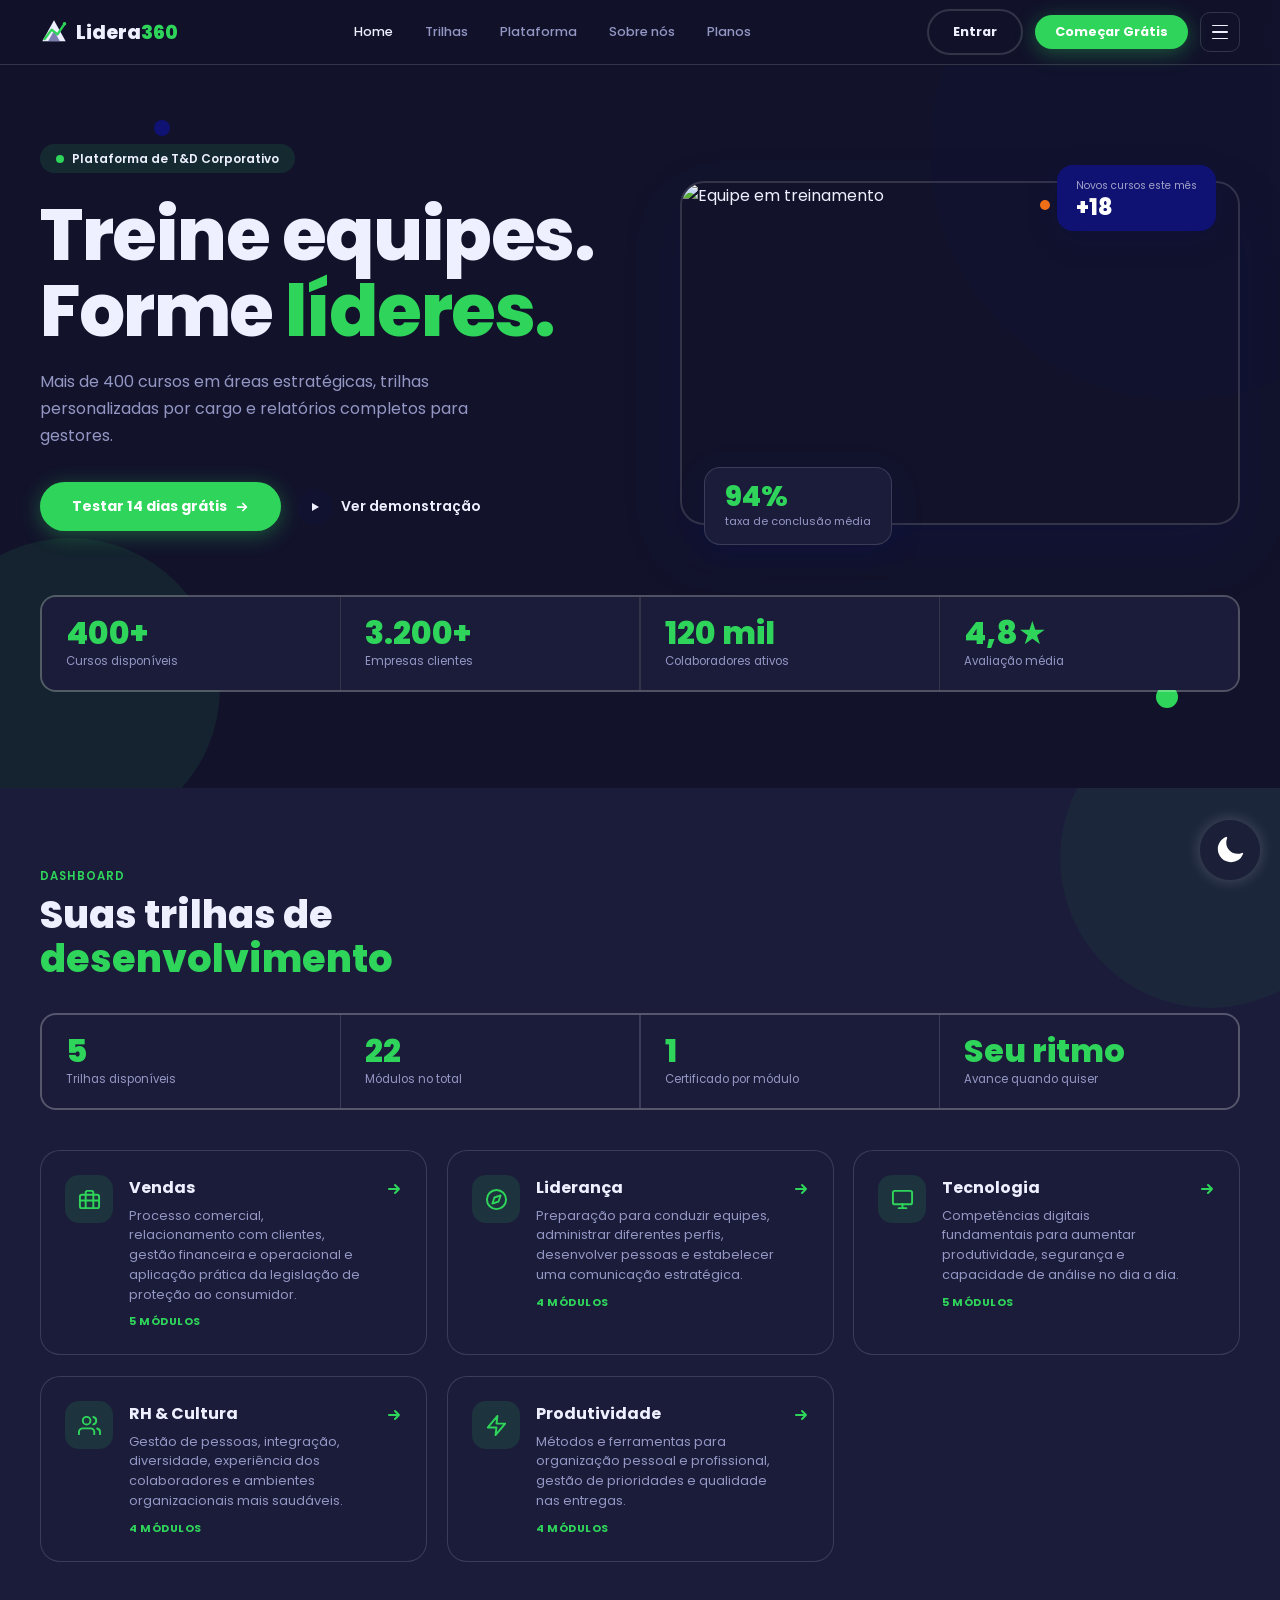
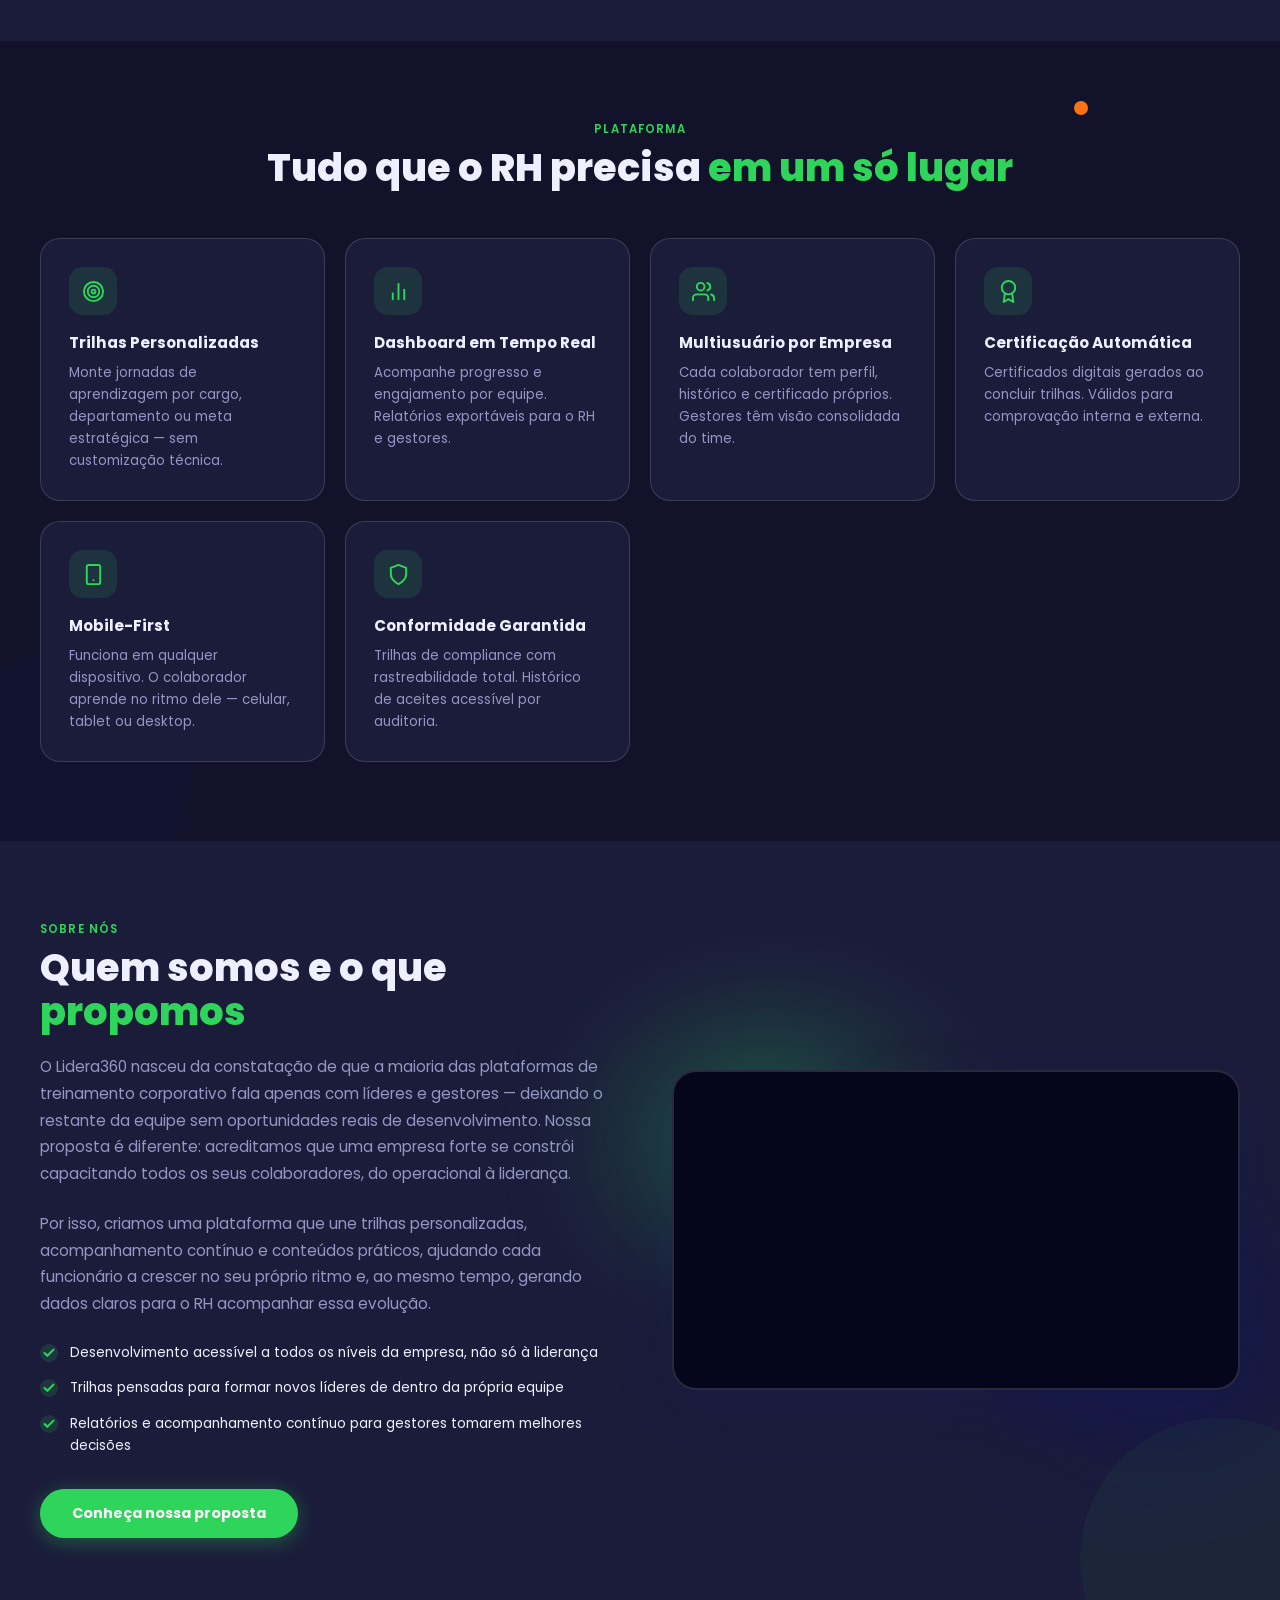
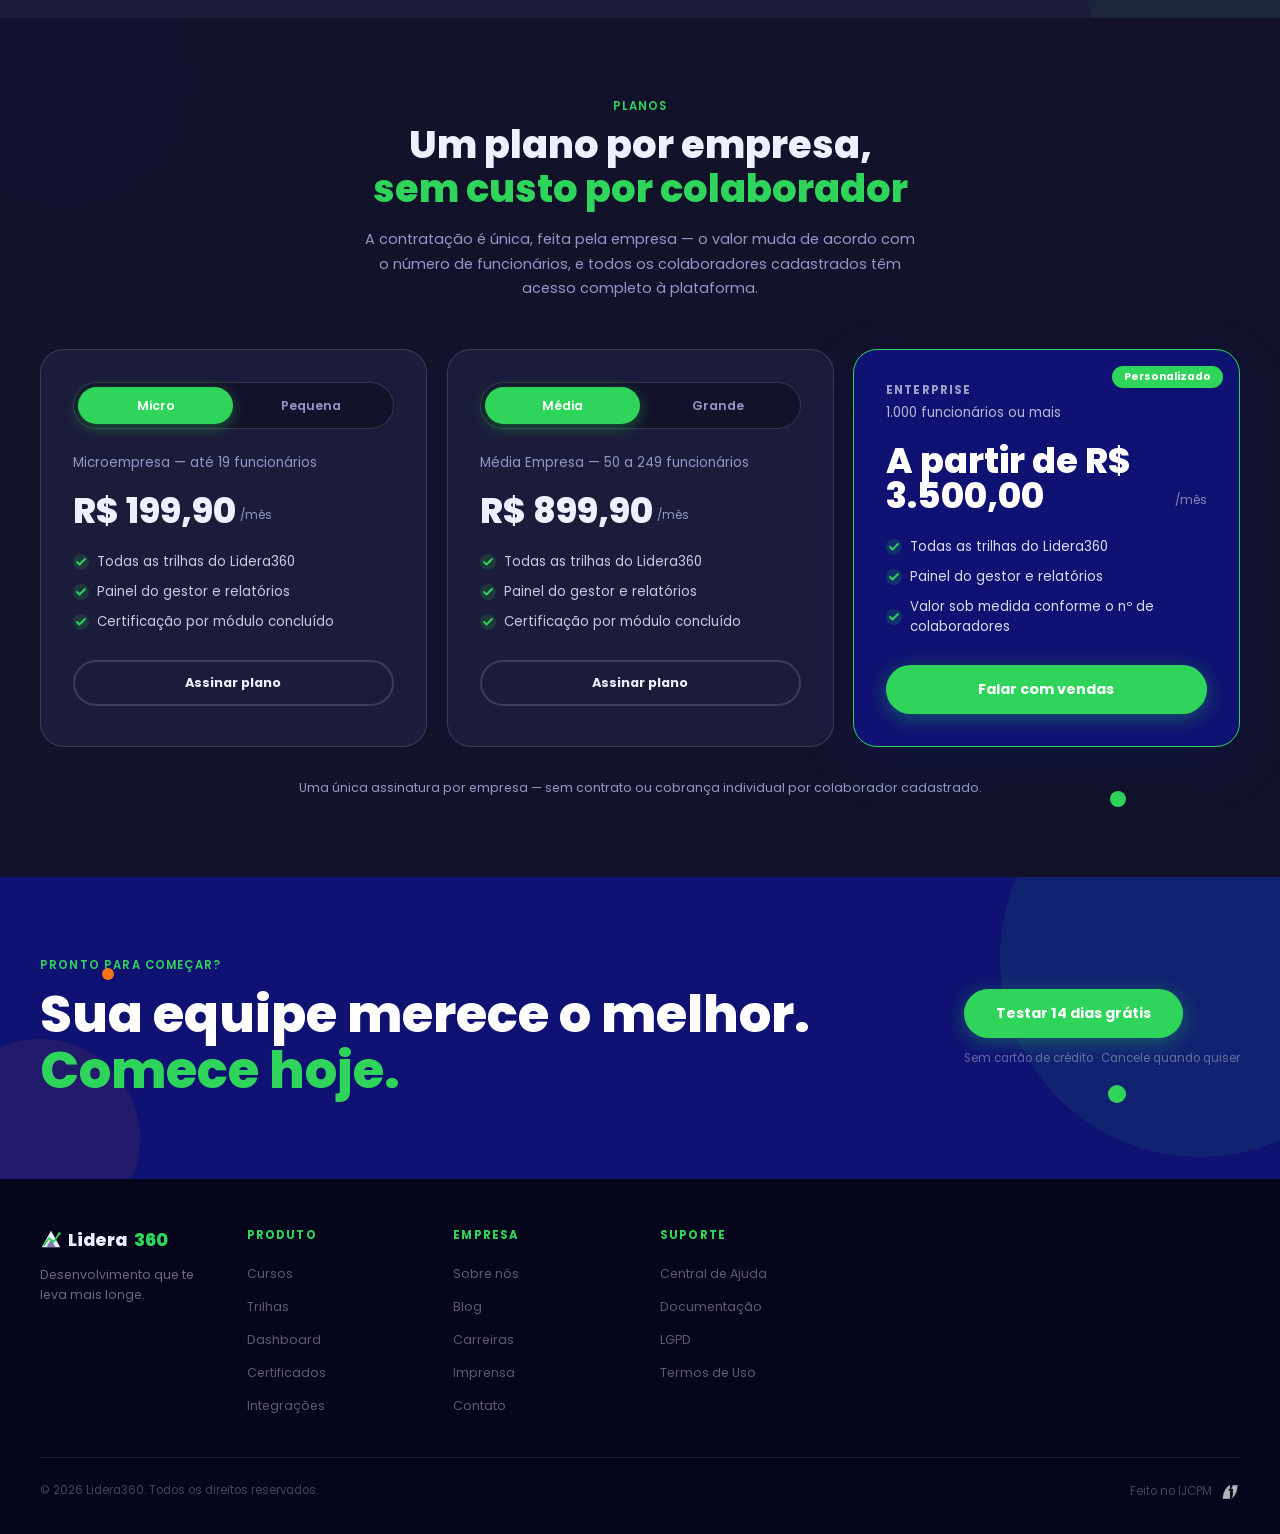
==== index.html @ 1c0385f9 "index prices updt a nav updt buttons (talvez tenha quebrado as anims) Updated the navigation and pri" ====
<!DOCTYPE html>
<html lang="pt-BR" class="theme-dark">
<head>
  <meta charset="UTF-8" />
  <meta name="viewport" content="width=device-width, initial-scale=1.0" />
  <title>Lidera360 — Desenvolvimento que te leva mais longe</title>
  <link rel="preconnect" href="https://fonts.googleapis.com" />
  <link rel="preconnect" href="https://fonts.gstatic.com" crossorigin />
  <link href="https://fonts.googleapis.com/css2?family=Poppins:wght@300;400;500;600;700;800&display=swap" rel="stylesheet" />
  <style>
    /* ── reset ─────────────────────────────────────── */
    *, *::before, *::after { box-sizing: border-box; margin: 0; padding: 0; }
    html { scroll-behavior: smooth; }
    /* compensa a altura do header fixo (4rem) ao pular pra uma section via #âncora */
    section[id] { scroll-margin-top: 5rem; }
    body {
      font-family: 'Poppins', system-ui, sans-serif;
      background: var(--bg);
      color: var(--ink);
      -webkit-font-smoothing: antialiased;
      overflow-x: hidden;
      transition: background-color .35s ease, color .35s ease;
    }
    a { text-decoration: none; color: inherit; }
    button { font-family: 'Poppins', sans-serif; cursor: pointer; }
    img { display: block; }
    ul { list-style: none; }
    ::-webkit-scrollbar { width: 0; }
    /* ::selection nativa comentada temporariamente — testando o efeito
       de "marca-texto" via JS (ver script no fim do body). Pra voltar
       ao normal é só descomentar essa linha e remover o script. */
    /* ::selection { background: rgba(47,213,90,.3); color: var(--ink); } */
    ::selection { background: transparent; } /* deixa só o traço do JS aparecer */

    /* remove o retângulo/flash azul ao tocar (mobile) e o contorno azul
       padrão do navegador ao clicar/focar em links, botões etc. */
    * {
      -webkit-tap-highlight-color: transparent;
      tap-highlight-color: transparent;
    }
    a, button, input, textarea, select, [tabindex] {
      outline: none;
    }
    /* mantém acessibilidade: quem navega por teclado ainda vê um contorno,
       só que na cor do projeto em vez do azul padrão */
    a:focus-visible, button:focus-visible, input:focus-visible,
    textarea:focus-visible, select:focus-visible, [tabindex]:focus-visible {
      outline: 2px solid var(--green);
      outline-offset: 2px;
    }

    /* ── tokens ────────────────────────────────────── */
    :root {
      --navy:   #0f1272;
      --navyd:  #090b52;
      --green:  #2fd55a;
      --greend: #22b847;
      --orange: #f97316;
      --bg:     #f5f6ff;
      --white:  #ffffff;
      --muted:  #6b7280;
      --border: rgba(15,18,114,.14);
      /* adaptive text color: navy on light theme, light ink on dark theme */
      --ink:    var(--navy);
      /* fundo translúcido usado no efeito "glass" do feature-card no hover */
      --glass-bg: rgba(255,255,255,.55);
    }

    /* ── dark theme tokens ───────────────────────────
       .theme-dark is toggled on <html> by themeSwitch.js.
       .theme-auto follows the OS preference instead.     */
    html.theme-dark {
      --bg:     #12132b;
      --white:  #1b1c3a;
      --muted:  #9497c4;
      --border: rgba(255,255,255,.14);
      --navyd:  #05061c;
      --ink:    #eef0ff;
      --glass-bg: rgba(27,28,58,.55);
    }
    @media (prefers-color-scheme: dark) {
      html.theme-auto {
        --bg:     #12132b;
        --white:  #1b1c3a;
        --muted:  #9497c4;
        --border: rgba(255,255,255,.14);
        --navyd:  #05061c;
        --ink:    #eef0ff;
        --glass-bg: rgba(27,28,58,.55);
      }
    }


    /* ── keyframes ─────────────────────────────────── */
    @keyframes modal-in  { from{opacity:0;transform:scale(.94) translateY(12px)} to{opacity:1;transform:scale(1) translateY(0)} }
    @keyframes modal-out { from{opacity:1;transform:scale(1) translateY(0)} to{opacity:0;transform:scale(.94) translateY(12px)} }
    @keyframes fade-in   { from{opacity:0} to{opacity:1} }
    @keyframes fade-out  { from{opacity:1} to{opacity:0} }

    /* ── layout helpers ────────────────────────────── */
    .wrap { max-width: 1280px; margin: 0 auto; padding: 0 2.5rem; }
    @media(max-width:768px){ .wrap{ padding:0 1.25rem; } }

    .grid-2 { display:grid; gap:3rem; }
    @media(min-width:769px){ .grid-2{ grid-template-columns:1fr 1fr; align-items:center; gap:5rem; } }

    .hide-mobile { display:none; }
    @media(min-width:769px){ .hide-mobile{ display:flex; } }

    /* ── decorative circles ─────────────────────────── */
    .circle {
      position:absolute;
      border-radius:50%;
      pointer-events:none;
    }

    /* ── buttons ────────────────────────────────────── */
    .btn-green {
      display:inline-flex; align-items:center; justify-content:center; gap:.5rem;
      padding:.875rem 2rem;
      background:var(--green); color:#fff;
      font-weight:700; font-size:.9rem;
      border:none; border-radius:50px;
      box-shadow:0 4px 20px rgba(47,213,90,.35);
      transition:background .2s;
      cursor:pointer;
    }
    .btn-green:hover { background:var(--greend); }
    .btn-green.full  { width:100%; }

    .btn-outline {
      display:inline-flex; align-items:center; justify-content:center; gap:.5rem;
      padding:.75rem 1.5rem;
      background:transparent; color:var(--ink);
      font-weight:700; font-size:.8rem;
      border:2px solid var(--navy); border-radius:50px;
      transition:background .2s, color .2s, border-color .2s, transform .15s;
      cursor:pointer;
    }
    html.theme-dark .btn-outline { border-color:var(--border); }
    @media (prefers-color-scheme: dark) { html.theme-auto .btn-outline { border-color:var(--border); } }
    .btn-outline:hover { background:var(--navy); color:#fff; border-color:var(--navy); }
    .btn-outline:active { transform:scale(.96); }
    .btn-outline.full { width:100%; }

    /* ── nav ─────────────────────────────────────────── */
    .nav {
      position:fixed; top:0; left:0; right:0; z-index:40;
      background:rgb(255, 255, 255);
      border-bottom:1px solid var(--border);
      backdrop-filter:blur(12px);
      -webkit-backdrop-filter:blur(12px);
    }
    .nav-inner {
      height:4rem;
      display:flex; align-items:center; justify-content:space-between;
    }
    .logo { display:flex; align-items:center; gap:.5rem; }
    .logo-text { font-weight:800; font-size:1.2rem; color:var(--ink); }
    .logo-text span { color:var(--green); }

    .nav-links { display:flex; align-items:center; gap:2rem; }
    .nav-links a { font-size:.8rem; font-weight:500; color:var(--muted); transition:color .2s; }
    .nav-links a:hover { color:var(--ink); }

    .nav-actions { display:flex; align-items:center; gap:.75rem; }

    /* hamburger */
    .hamburger {
      display:flex; flex-direction:column; justify-content:center;
      align-items:center; gap:5px;
      width:40px; height:40px;
      border:1.5px solid var(--border); border-radius:10px;
      background:transparent;
      transition:background .2s, border-color .2s;
      flex-shrink:0;
    }
    .hamburger span {
      display:block; width:16px; height:1.5px;
      background:var(--navy); border-radius:2px;
      transition:transform .25s, opacity .2s, background .2s;
    }
    .hamburger.open { background:var(--bg); border-color:var(--green); }
    .hamburger.open span { background:var(--green); }
    .hamburger.open .bar1 { transform:rotate(45deg) translate(4.5px,4.5px); }
    .hamburger.open .bar2 { opacity:0; }
    .hamburger.open .bar3 { transform:rotate(-45deg) translate(4.5px,-4.5px); }

    /* ── slide menu ──────────────────────────────────── */
    .menu-backdrop {
      position:fixed; inset:0; z-index:45;
      background:rgba(15, 18, 114, 0.192);
      backdrop-filter:blur(0px);
      -webkit-backdrop-filter:blur(0px);
      opacity:0; pointer-events:none;
      transition:opacity .4s ease, backdrop-filter .4s ease, -webkit-backdrop-filter .4s ease;
    }
    .menu-backdrop.open {
      opacity:1; pointer-events:auto;
      backdrop-filter:blur(4px);
      -webkit-backdrop-filter:blur(4px);
    }

    .menu-panel {
      position:fixed; top:0; right:0; bottom:0; z-index:46;
      width:min(360px,88vw);
      background:var(--white);
      border-left:2px solid var(--green);
      transform:translateX(100%);
      opacity:.6;
      /* mesma suavidade (mais lenta) aplicada tanto na abertura quanto no fechamento */
      transition:transform .45s cubic-bezier(.16,1,.3,1), opacity .35s ease, box-shadow .4s ease,
                 background-color .35s ease, color .35s ease, border-color .35s ease;
      display:flex; flex-direction:column;
      box-shadow:-8px 0 48px rgba(15,18,114,0);
      overflow:hidden;
      will-change:transform;
    }
    .menu-panel.open {
      transform:translateX(0);
      opacity:1;
      box-shadow:-8px 0 48px rgba(15,18,114,.12);
    }

    /* canvas de partículas do menu — fica atrás dos círculos e do conteúdo,
       pois é o primeiro filho dentro de .menu-panel (que é o container de
       posicionamento, já que tem position:fixed) */
    #menuParticlesCanvas {
      position: absolute;
      top: 0;
      left: 0;
      width: 100%;
      height: 100%;
      pointer-events: none;
      opacity: .14;
      z-index: 0;
    }

    /* ── tile de destaque no menu (leva pro dash.html) ──────────────
       quadradinho estilo "atalho de app": fundo escuro, ícone + label.
       fica logo abaixo do header do menu, antes da lista de links. */
    .menu-tiles {
      display:flex; gap:.75rem; flex-wrap:wrap;
      padding:1.25rem 1.5rem 0;
      position:relative; z-index:1;
    }
    .menu-tile {
      width:132px; height:112px;
      background:var(--navyd);
      border-radius:18px;
      padding:.85rem;
      display:flex; flex-direction:column; justify-content:space-between;
      box-shadow:0 8px 20px rgba(0,0,0,.25);
      transition:transform .2s ease, box-shadow .2s ease;
    }
    .menu-tile:hover { transform:translateY(-2px); box-shadow:0 10px 26px rgba(0,0,0,.32); }
    .menu-tile-icon {
      width:32px; height:32px; border-radius:9px;
      background:rgba(47,213,90,.18);
      display:flex; align-items:center; justify-content:center;
      color:var(--green);
    }
    .menu-tile-label {
      font-size:.78rem; font-weight:600; line-height:1.25;
      color:#fff;
    }

    /* entrada escalonada dos links ao abrir */
    @keyframes menuLinkIn {
      from { opacity:0; transform:translateX(18px); }
      to   { opacity:1; transform:translateX(0); }
    }
    .menu-nav a { opacity:0; }
    .menu-panel.open .menu-nav a {
      animation:menuLinkIn .5s cubic-bezier(.16,1,.3,1) both;
    }
    .menu-panel.open .menu-nav a:nth-child(1) { animation-delay:.10s; }
    .menu-panel.open .menu-nav a:nth-child(2) { animation-delay:.15s; }
    .menu-panel.open .menu-nav a:nth-child(3) { animation-delay:.20s; }
    .menu-panel.open .menu-nav a:nth-child(4) { animation-delay:.25s; }
    .menu-panel.open .menu-nav a:nth-child(5) { animation-delay:.30s; }
    .menu-panel.closing .menu-nav a { animation:none; opacity:0; transition:opacity .15s ease; }

    .menu-header {
      display:flex; align-items:center; justify-content:space-between;
      padding:1.25rem 1.5rem;
      border-bottom:1px solid var(--border);
      position:relative; z-index:1;
    }
    .menu-header img { height:40px; object-fit:contain; }

    .menu-close {
      width:36px; height:36px; border-radius:50%;
      border:1.5px solid var(--border); background:transparent;
      display:flex; align-items:center; justify-content:center;
      color:var(--ink); transition:border-color .2s;
    }
    .menu-close:hover { border-color:var(--ink); }

    .menu-nav { flex:1; display:flex; flex-direction:column; padding:1.5rem; gap:.25rem; position:relative; z-index:1; }
    .menu-nav a {
      display:flex; align-items:center; justify-content:space-between;
      padding:.875rem 1rem; border-radius:12px;
      transition:background .15s;
    }
    .menu-nav a:hover { background:var(--bg); }
    .menu-nav .link-title { font-weight:700; font-size:1rem; color:var(--ink); }
    .menu-nav .link-sub   { font-size:.72rem; color:var(--muted); margin-top:2px; }
    .menu-nav .arrow      { color:var(--green); flex-shrink:0; transition:transform .2s; }
    .menu-nav a:hover .arrow { transform:translateX(4px); }

    .menu-footer {
      padding:1.5rem;
      border-top:1px solid var(--border);
      display:flex; flex-direction:column; gap:.75rem;
      position:relative; z-index:1;
    }
    .menu-note { font-size:.7rem; text-align:center; color:var(--muted); }

    /* ── login modal ─────────────────────────────────── */
    .modal-wrap {
      position:fixed; inset:0; z-index:50;
      display:flex; align-items:center; justify-content:center;
      padding:1rem;
      /* background:rgba(15,18,114,.5); */
      backdrop-filter:blur(8px);
      -webkit-backdrop-filter:blur(8px);
    }
    .modal-wrap.entering { animation:fade-in .25s ease; }
    .modal-wrap.leaving  { animation:fade-out .25s ease forwards; }

    .modal-box {
      width:100%; max-width:22rem;
      background:var(--white); border-radius:24px;
      padding:2.5rem 2rem;
      position:relative;
      box-shadow:0 24px 64px rgba(15,18,114,.2);
      overflow:hidden;
      border: 2px solid rgba(250, 248, 248, 0.384)
    }
    .modal-box.entering { animation:modal-in  .3s  cubic-bezier(.34,1.56,.64,1) both; }
    .modal-box.leaving  { animation:modal-out .22s cubic-bezier(.4,0,1,1)       forwards; }

    .modal-close {
      position:absolute; top:1rem; right:1.25rem;
      font-size:1.2rem; line-height:1;
      color:#9ca3af; background:none; border:none;
      transition:color .2s;
    }
    .modal-close:hover { color:var(--ink); }

    .modal-logo { display:flex; justify-content:center; margin-bottom:1.5rem; }
    .modal-logo img { height:56px; object-fit:contain; }

    .modal-title { font-size:1.6rem; font-weight:700; margin-bottom:1.5rem; }

    /* input field */
    .input-wrap {
      display:flex; align-items:center; gap:.75rem;
      border:1.5px solid var(--border); border-radius:50px;
      padding:.75rem 1.25rem;
      background:var(--white);
      transition:border-color .2s;
    }
    .input-wrap:focus-within { border-color:var(--ink); }
    .input-wrap svg { color:#9ca3af; flex-shrink:0; transition:color .2s; }
    .input-wrap:focus-within svg { color:var(--ink); }
    .input-wrap input {
      flex:1; border:none; outline:none; background:transparent;
      font-family:'Poppins',sans-serif; font-size:.875rem; color:var(--ink);
    }
    .input-wrap input::placeholder { color:#9ca3af; }
    .eye-btn {
      background:none; border:none; color:#9ca3af;
      display:flex; align-items:center; cursor:pointer;
      flex-shrink:0; padding:0; transition:color .2s;
    }
    .eye-btn:hover { color:var(--ink); }

    .forgot { text-align:right; }
    .forgot a { font-size:.8rem; font-weight:600; color:var(--ink); }

    .divider { text-align:center; font-size:.8rem; color:var(--muted); margin:.25rem 0; }

    .social-row { display:flex; justify-content:center; gap:.75rem; }
    .social-btn {
      width:44px; height:44px; border-radius:50%;
      border:1.5px solid var(--border); background:var(--white);
      font-weight:700; font-size:.85rem;
      display:flex; align-items:center; justify-content:center;
      transition:border-color .2s;
    }
    .social-btn:hover { border-color:var(--ink); }

    .modal-footer { text-align:center; font-size:.8rem; color:var(--muted); margin-top:1.25rem; }
    .modal-footer a { color:var(--ink); font-weight:700; }

    /* ── hero ────────────────────────────────────────── */
    .hero {
      position:relative; overflow:hidden;
      padding:7rem 0 5rem;
    }
    @media(min-width:769px){ .hero{ padding:9rem 0 6rem; } }

    .hero-badge {
      display:inline-flex; align-items:center; gap:.5rem;
      background:rgba(47,213,90,.12); border-radius:50px;
      padding:.35rem 1rem; margin-bottom:1.5rem;
      font-size:.75rem; font-weight:600; color:var(--ink);
    }
    .badge-dot { width:8px; height:8px; border-radius:50%; background:var(--green); display:inline-block; }

    .hero-title {
      font-size:clamp(2.4rem,6vw,4.5rem);
      font-weight:800; line-height:1.05;
      letter-spacing:-.02em; margin-bottom:1.25rem;
    }
    .hero-title .accent { color:var(--green); }

    .hero-body {
      font-size:1rem; line-height:1.7;
      color:var(--muted); max-width:28rem;
      margin-bottom:2rem;
    }

    .hero-ctas { display:flex; flex-wrap:wrap; align-items:center; gap:1rem; }

    .demo-btn {
      display:flex; align-items:center; gap:.5rem;
      font-size:.875rem; font-weight:600; color:var(--ink);
      background:none; border:none; transition:opacity .2s;
    }
    .demo-btn:hover { opacity:.7; }
    .demo-circle {
      width:36px; height:36px; border-radius:50%;
      background:rgba(15,18,114,.08);
      display:flex; align-items:center; justify-content:center;
    }

    /* hero image card */
    .hero-card {
      position:relative;
    }
    .hero-img-wrap {
      border-radius:24px; overflow:hidden;
      box-shadow:0 24px 60px rgba(15,18,114,.15);
      border:2px solid var(--border);
    }
    .hero-img { width:100%; height:340px; object-fit:cover; display:block; }

    .hero-pill {
      position:absolute;
      background:var(--white); border-radius:16px;
      box-shadow:0 8px 32px rgba(15,18,114,.15);
      border:1px solid var(--border);
    }
    .hero-pill-1 { bottom:-20px; left:24px; padding:.875rem 1.25rem; }
    .hero-pill-2 { top:-16px;    right:24px; padding:.75rem 1.125rem; background:var(--navy); border-color:transparent; }

    .pill-val  { font-size:1.8rem; font-weight:800; color:var(--green); line-height:1; }
    .pill-val2 { font-size:1.4rem; font-weight:800; color:#fff; line-height:1; }
    .pill-lbl  { font-size:.7rem; color:var(--muted); margin-top:2px; }
    .pill-lbl2 { font-size:.65rem; color:rgba(255,255,255,.6); margin-bottom:2px; }

    /* stats bar */
    .stats-bar {
      display:grid; grid-template-columns:1fr 1fr;
      border:2px solid var(--border);
      border-radius:16px; overflow:hidden;
      margin-top:4rem;
      gap:1px; background:var(--border);
    }
    @media(min-width:769px){ .stats-bar{ grid-template-columns:repeat(4,1fr); } }
    .stat-cell { background:var(--white); padding:1.25rem 1.5rem; }
    .stat-val  { font-size:clamp(1.4rem,3vw,2rem); font-weight:800; color:var(--green); line-height:1; }
    .stat-lbl  { font-size:.72rem; color:var(--muted); margin-top:4px; }

    /* ── courses ─────────────────────────────────────── */
    .courses-section { background:var(--white); padding:5rem 0; position:relative; overflow:hidden; }

    .section-eyebrow { font-size:.72rem; font-weight:600; letter-spacing:.1em; text-transform:uppercase; color:var(--green); margin-bottom:.5rem; }

    .section-title {
      font-size:clamp(1.6rem,3.5vw,2.4rem);
      font-weight:800; line-height:1.15;
    }
    .section-title .accent { color:var(--green); }

    .section-head { display:flex; flex-wrap:wrap; justify-content:space-between; align-items:flex-end; gap:1rem; margin-bottom:2rem; }

    .more-link { font-size:.8rem; font-weight:600; color:var(--ink); display:inline-flex; align-items:center; gap:4px; transition:opacity .2s; align-self:flex-end; }
    .more-link:hover { opacity:.7; }

    /* ── dashboard (trilhas) ─────────────────────────────
       cards por trilha com a lista de módulos que expande/recolhe
       com o mesmo truque de animação do dashboard (dash.html):
       grid-template-rows 0fr -> 1fr no wrapper, controlado via JS
       (classe .is-open), com fade escalonado dos módulos. */
    .trilha-grid {
      display:grid; gap:1.25rem;
      grid-template-columns:repeat(auto-fill,minmax(300px,1fr));
    }

    @keyframes trilhaModuleFadeIn {
      from { opacity:0; transform:translateY(6px); }
      to   { opacity:1; transform:translateY(0); }
    }

    .trilha-card {
      position:relative;
      overflow:hidden;
      --mx:50%; --my:50%; /* posição do glow, atualizada via JS no mousemove */
      background:var(--white); border:1.5px solid var(--border);
      border-radius:20px;
      transition:box-shadow .3s ease, border-color .3s ease, background-color .3s ease;
      will-change:transform;
    }
    /* glow verde que segue o mouse, atrás do conteúdo do card (mesma
       lógica do .feature-card na sessão de features) */
    .trilha-card::before {
      content:"";
      position:absolute;
      inset:0;
      border-radius:inherit;
      background:radial-gradient(220px circle at var(--mx) var(--my), rgba(47,213,90,.10), transparent 70%);
      opacity:0;
      transition:opacity .35s ease;
      pointer-events:none;
    }
    /* "vidro": fundo translúcido + blur, só liga junto com o glow no hover */
    .trilha-card.is-tilting {
      background-color:var(--glass-bg);
      backdrop-filter:blur(20px);
      -webkit-backdrop-filter:blur(20px);
    }
    .trilha-card.is-tilting::before { opacity:1; }
    .trilha-card.is-open { border-color:var(--green); }
    /* fallback simples pra quem não tem hover fino (ex.: touch) —
       em telas com mouse de verdade o JS assume o transform (tilt 3D
       que segue o cursor, ver script no fim do body) */
    @media (hover:hover) and (pointer:fine) {
      .trilha-card:not(.is-tilting) { transition:box-shadow .3s ease, border-color .3s ease, transform .3s ease, background-color .3s ease; }
    }
    @media not all and (hover:hover) {
      .trilha-card:active { box-shadow:0 8px 32px rgba(15,18,114,.1); transform:translateY(-2px); }
    }

    .trilha-summary {
      cursor:pointer;
      padding:1.5rem;
      display:flex; align-items:flex-start; gap:1rem;
    }

    .trilha-icon {
      width:48px; height:48px; border-radius:14px;
      background:rgba(47,213,90,.12);
      color:var(--green);
      display:flex; align-items:center; justify-content:center;
      flex-shrink:0;
    }
    .trilha-icon svg { width:23px; height:23px; }

    .trilha-info { flex:1; min-width:0; }
    .trilha-name { font-weight:700; font-size:1rem; margin-bottom:.35rem; }
    .trilha-desc { font-size:.8rem; line-height:1.55; color:var(--muted); margin-bottom:.6rem; }
    .trilha-meta { font-size:.68rem; font-weight:700; color:var(--green); text-transform:uppercase; letter-spacing:.05em; }

    .trilha-toggle-arrow {
      flex-shrink:0; color:var(--green); margin-top:.35rem;
      transition:transform .4s cubic-bezier(.16,1,.3,1);
    }
    .trilha-card.is-open .trilha-toggle-arrow,
    .trilha-card.is-tilting:not(.is-open) .trilha-toggle-arrow {
      transform:rotate(90deg);
    }

    /* truque do grid-template-rows 0fr -> 1fr: anima a altura sem
       precisar calcular o valor exato em JS, e o resultado fica bem
       mais suave que um max-height "chutado" (mesmo truque do dash) */
    .trilha-modules-wrap {
      display:grid;
      grid-template-rows: 0fr;
      transition: grid-template-rows .45s cubic-bezier(.16,1,.3,1);
    }
    .trilha-card.is-open .trilha-modules-wrap { grid-template-rows: 1fr; }
    .trilha-modules-inner { overflow:hidden; }

    .trilha-modules {
      padding:0 1.5rem 1.5rem 1.5rem;
      display:flex; flex-direction:column; gap:.5rem;
    }
    .trilha-module {
      display:flex; align-items:center; gap:.65rem;
      padding:.65rem .75rem;
      background:var(--bg); border-radius:10px;
      font-size:.8rem; color:var(--ink);
      opacity:0;
    }
    .trilha-card.is-open .trilha-module {
      animation:trilhaModuleFadeIn .28s ease forwards;
      animation-delay:calc(var(--i, 0) * 45ms);
    }
    .trilha-module .module-num {
      width:20px; height:20px; border-radius:50%;
      background:var(--white); border:1.5px solid var(--border);
      display:flex; align-items:center; justify-content:center;
      font-size:.65rem; font-weight:700; color:var(--muted);
      flex-shrink:0;
    }

    /* tabs (mantidos pro futuro; sem uso no dashboard simples de agora) */
    .tabs { display:flex; gap:.5rem; overflow-x:auto; margin-bottom:1.5rem; padding-bottom:2px; scrollbar-width:none; flex-wrap:wrap; }
    .tabs::-webkit-scrollbar { display:none; }
    .tab-btn {
      padding:.55rem 1.2rem;
      font-size:.78rem; font-weight:600;
      border:2px solid var(--border); border-radius:50px;
      background:transparent; color:var(--muted);
      transition:all .2s; white-space:nowrap;
    }
    .tab-btn.active { background:var(--navy); border-color:var(--navy); color:#fff; }

    /* course cards */
    .courses-grid { display:grid; gap:1rem; grid-template-columns:repeat(auto-fill,minmax(220px,1fr)); }

    .tab-panel { display:none; }
    .tab-panel.active { display:block; }

    .course-card {
      background:var(--white); border:1.5px solid var(--border);
      border-radius:16px; overflow:hidden;
      transition:box-shadow .2s, transform .2s;
      cursor:pointer;
    }
    .course-card:hover { box-shadow:0 8px 32px rgba(15,18,114,.12); transform:translateY(-3px); }

    .course-thumb { position:relative; height:140px; background:var(--bg); overflow:hidden; }
    .course-thumb img { width:100%; height:100%; object-fit:cover; transition:transform .5s; }
    .course-card:hover .course-thumb img { transform:scale(1.05); }

    .course-tag {
      position:absolute; top:10px; left:10px;
      background:var(--green); color:#fff;
      font-size:.62rem; font-weight:700;
      padding:.2rem .6rem; border-radius:50px;
    }
    .course-body { padding:.875rem 1rem; }
    .course-title { font-weight:600; font-size:.875rem; margin-bottom:.5rem; line-height:1.4; }
    .course-meta { display:flex; align-items:center; justify-content:space-between; }
    .course-dur  { font-size:.72rem; color:var(--muted); }
    .course-level {
      font-size:.62rem; font-weight:600;
      border:1.5px solid; border-radius:50px;
      padding:.1rem .5rem;
    }

    /* ── features ────────────────────────────────────── */
    .features-section { background:var(--bg); padding:5rem 0; position:relative; overflow:hidden; }

    .section-center { text-align:center; margin-bottom:3rem; }

    .features-grid { display:grid; gap:1.25rem; grid-template-columns:repeat(auto-fill,minmax(280px,1fr)); }
    .feature-card {
      position:relative;
      overflow:hidden;
      --mx:50%; --my:50%; /* posição do glow, atualizada via JS no mousemove */
      background:var(--white); border:1.5px solid var(--border);
      border-radius:20px; padding:1.75rem;
      transition:box-shadow .3s ease, border-color .3s ease, background-color .3s ease;
      will-change:transform;
    }
    /* glow verde que segue o mouse, atrás do conteúdo do card */
    .feature-card::before {
      content:"";
      position:absolute;
      inset:0;
      border-radius:inherit;
      background:radial-gradient(220px circle at var(--mx) var(--my), rgba(47,213,90,.10), transparent 70%);
      opacity:0;
      transition:opacity .35s ease;
      pointer-events:none;
    }
    /* "vidro": fundo translúcido + blur, só liga junto com o glow no hover */
    .feature-card.is-tilting {
      background-color:var(--glass-bg);
      backdrop-filter:blur(20px);
      -webkit-backdrop-filter:blur(20px);
    }
    .feature-card.is-tilting::before { opacity:1; }
    /* fallback simples pra quem não tem hover fino (ex.: touch) —
       em telas com mouse de verdade o JS assume o transform (tilt 3D
       que segue o cursor, ver script no fim do body) */
    @media (hover:hover) and (pointer:fine) {
      .feature-card:not(.is-tilting) { transition:box-shadow .3s ease, border-color .3s ease, transform .3s ease; }
    }
    @media not all and (hover:hover) {
      .feature-card:active { box-shadow:0 8px 32px rgba(15,18,114,.1); transform:translateY(-3px); }
    }

    .feature-icon {
      width:48px; height:48px; border-radius:14px;
      background:rgba(47,213,90,.12);
      color:var(--green);
      display:flex; align-items:center; justify-content:center;
      margin-bottom:1rem;
    }
    .feature-icon svg { width:23px; height:23px; }
    .feature-title { font-weight:700; font-size:.95rem; margin-bottom:.5rem; }
    .feature-body  { font-size:.83rem; line-height:1.65; color:var(--muted); }

    /* ── about (sobre nós) ──────────────────────────── */
    .about-section { background:var(--white); padding:5rem 0; position:relative; overflow:hidden; }

    .about-grid { display:grid; gap:3rem; align-items:center; }
    @media(min-width:769px){ .about-grid{ grid-template-columns:1fr 1fr; gap:4rem; } }

    .about-body { font-size:.95rem; line-height:1.75; color:var(--muted); margin-bottom:1.5rem; }

    .about-list { display:flex; flex-direction:column; gap:.875rem; margin-bottom:2rem; }
    .about-list li {
      display:flex; align-items:flex-start; gap:.75rem;
      font-size:.85rem; line-height:1.6; color:var(--ink);
    }
    .about-list .check-icon { margin-top:2px; }

    .about-video-frame {
      position:relative;
      isolation:isolate;
    }

    /* camadas de "aura" atrás do vídeo — como um box-shadow de várias
       cores, com blur pesado, que flutua sozinho e acompanha o mouse
       (o movimento é controlado via JS, veja o script no fim do body) */
    .about-video-frame .aura-blob {
      position:absolute;
      border-radius:50%;
      filter:blur(70px);
      z-index:-1;
      pointer-events:none;
      will-change:transform;
    }
    .about-video-frame .aura-blob-1 {
      width:65%; height:65%;
      top:-12%; left:-10%;
      background:radial-gradient(circle at 30% 30%, var(--green), transparent 70%);
      opacity:.55;
    }
    .about-video-frame .aura-blob-2 {
      width:60%; height:60%;
      bottom:-14%; right:-8%;
      background:radial-gradient(circle at 70% 70%, var(--navy), transparent 70%);
      opacity:.55;
    }
    .about-video-frame .aura-blob-3 {
      width:45%; height:45%;
      top:27%; left:27%;
      background:radial-gradient(circle, var(--orange), transparent 70%);
      opacity:.35;
    }

    /* camada de vidro fosco que suaviza a aura por trás do vídeo */
    .about-video-frame .aura-glass {
      position:absolute;
      inset:-24px;
      z-index:-1;
      border-radius:32px;
      backdrop-filter:blur(28px);
      -webkit-backdrop-filter:blur(28px);
      pointer-events:none;
    }

    .about-video-wrap {
      position:relative; width:100%;
      aspect-ratio:16/9;
      border-radius:24px; overflow:hidden;
      box-shadow:0 24px 60px rgba(15,18,114,.15);
      border:2px solid var(--border);
      background:var(--navyd);
    }
    .about-video-wrap iframe {
      position:absolute; inset:0;
      width:100%; height:100%;
      border:none; display:block;
    }

    /* pulse bem levinho, disparado via JS depois que o player termina
       de "surgir" (data-reveal) — ver script no fim do body */
    @keyframes video-pulse-soft {
      0%, 100% { transform:scale(1);      box-shadow:0 24px 60px rgba(15,18,114,.15); }
      50%      { transform:scale(1.012);  box-shadow:0 24px 68px rgba(47,213,90,.22); }
    }
    .about-video-wrap.video-pulse {
      animation:video-pulse-soft 1.7s ease-in-out 2;
    }
    @media (prefers-reduced-motion: reduce) {
      .about-video-wrap.video-pulse { animation:none; }
    }

    /* ── testimonials ────────────────────────────────── */
    .testimonials-section { background:var(--white); padding:5rem 0; }
    .testimonials-grid { display:grid; gap:1.25rem; grid-template-columns:repeat(auto-fill,minmax(280px,1fr)); margin-top:2.5rem; }

    .testimonial-card { background:var(--bg); border:1.5px solid var(--border); border-radius:20px; padding:1.75rem; }
    .stars { display:flex; gap:.1rem; margin-bottom:1rem; font-size:1rem; color:var(--orange); }
    .testimonial-quote { font-size:.9rem; line-height:1.65; color:#374151; font-style:italic; margin-bottom:1.25rem; }
    .testimonial-author { display:flex; align-items:center; gap:.75rem; }
    .testimonial-author img { width:42px; height:42px; border-radius:50%; object-fit:cover; border:2px solid var(--green); }
    .author-name { font-weight:700; font-size:.85rem; }
    .author-role { font-size:.72rem; color:var(--muted); }

    /* ── pricing ─────────────────────────────────────── */
    .pricing-section { background:var(--bg); padding:5rem 0; position:relative; overflow:hidden; }
    .plans-grid { display:grid; gap:1.25rem; grid-template-columns:repeat(auto-fit,minmax(260px,1fr)); }

    .plan-card {
      --mx:50%; --my:50%; /* posição do glow, atualizada via JS no mousemove */
      background:var(--white); border:1.5px solid var(--border);
      border-radius:24px; padding:2rem;
      display:flex; flex-direction:column;
      position:relative; overflow:hidden;
      transition:box-shadow .3s ease, border-color .3s ease, background-color .3s ease;
      will-change:transform;
    }
    .plan-card.highlight {
      background:var(--navy);
      border-color:var(--green);
      box-shadow:0 16px 48px rgba(15,18,114,.25);
    }
    /* glow verde que segue o mouse, atrás do conteúdo do card (mesma
       lógica do .feature-card / .trilha-card) */
    .plan-card::before {
      content:"";
      position:absolute;
      inset:0;
      border-radius:inherit;
      background:radial-gradient(220px circle at var(--mx) var(--my), rgba(47,213,90,.10), transparent 70%);
      opacity:0;
      transition:opacity .35s ease;
      pointer-events:none;
    }
    /* no card highlight (fundo navy escuro) o glow precisa ser mais
       forte pra aparecer sobre o escuro */
    .plan-card.highlight::before {
      background:radial-gradient(260px circle at var(--mx) var(--my), rgba(47,213,90,.22), transparent 70%);
    }
    /* "vidro": fundo translúcido + blur, só liga junto com o glow no hover
       (no highlight não aplicamos o glass, pra não perder o fundo navy) */
    .plan-card:not(.highlight).is-tilting {
      background-color:var(--glass-bg);
      backdrop-filter:blur(20px);
      -webkit-backdrop-filter:blur(20px);
    }
    .plan-card.is-tilting::before { opacity:1; }
    /* fallback simples pra quem não tem hover fino (ex.: touch) —
       em telas com mouse de verdade o JS assume o transform (tilt 3D
       que segue o cursor, ver script no fim do body) */
    @media (hover:hover) and (pointer:fine) {
      .plan-card:not(.is-tilting) { transition:box-shadow .3s ease, border-color .3s ease, transform .3s ease, background-color .3s ease; }
    }
    @media not all and (hover:hover) {
      .plan-card:active { box-shadow:0 8px 32px rgba(15,18,114,.1); transform:translateY(-3px); }
    }
    .plan-badge {
      position:absolute; top:1rem; right:1rem;
      background:var(--green); color:#fff;
      font-size:.65rem; font-weight:700;
      padding:.2rem .75rem; border-radius:50px;
    }
    .plan-name { font-size:.72rem; font-weight:700; letter-spacing:.1em; text-transform:uppercase; margin-bottom:.25rem; }
    .plan-card.highlight .plan-name { color:rgba(255,255,255,.6); }
    .plan-card:not(.highlight) .plan-name { color:var(--muted); }

    .plan-desc { font-size:.83rem; margin-bottom:1.25rem; }
    .plan-card.highlight .plan-desc { color:rgba(255,255,255,.7); }
    .plan-card:not(.highlight) .plan-desc { color:var(--muted); }

    .plan-price-row { display:flex; align-items:flex-end; gap:4px; margin-bottom:1.5rem; }
    .plan-price { font-size:2.2rem; font-weight:800; line-height:1; }
    .plan-card.highlight .plan-price { color:#fff; }
    .plan-per { font-size:.72rem; margin-bottom:4px; }
    .plan-card.highlight .plan-per { color:rgba(255,255,255,.5); }
    .plan-card:not(.highlight) .plan-per { color:var(--muted); }

    .plan-features { display:flex; flex-direction:column; gap:.625rem; flex:1; margin-bottom:1.75rem; }
    .plan-features li { display:flex; align-items:center; gap:.5rem; font-size:.83rem; }
    .plan-card.highlight .plan-features li { color:rgba(255,255,255,.85); }
    .plan-card:not(.highlight) .plan-features li { color:#374151; }

    .check-icon { flex-shrink:0; }

    /* ── plan-toggle: caixa com pill deslizante, 2 planos por caixa
       (ex.: Micro/Pequena) que alternam de conteúdo com transição
       suave, sem pular de tamanho — ver script no fim do body ── */
    .plan-toggle {
      position:relative;
      display:flex;
      background:var(--bg);
      border:1px solid var(--border);
      border-radius:50px;
      padding:4px;
      margin-bottom:1.5rem;
    }
    .plan-toggle-thumb {
      position:absolute; top:4px; left:4px; bottom:4px;
      width:calc(50% - 4px);
      background:var(--green);
      border-radius:50px;
      box-shadow:0 4px 14px rgba(47,213,90,.35);
      transition:transform .4s cubic-bezier(.65,0,.35,1);
      z-index:0;
    }
    .plan-toggle-btn {
      position:relative; z-index:1;
      flex:1;
      border:none; background:transparent;
      padding:.6rem .5rem;
      font-size:.78rem; font-weight:600;
      border-radius:50px;
      color:var(--muted);
      transition:color .3s ease;
    }
    .plan-toggle-btn.is-active { color:#fff; }

    .plan-toggle-panes { position:relative; display:grid; }
    .plan-toggle-pane {
      grid-row:1; grid-column:1;
      display:flex; flex-direction:column;
      opacity:0; pointer-events:none;
      transform:translateX(16px);
      transition:opacity .4s cubic-bezier(.16,1,.3,1), transform .4s cubic-bezier(.16,1,.3,1);
    }
    .plan-toggle-pane.is-active { opacity:1; pointer-events:auto; transform:translateX(0); }
    @media (prefers-reduced-motion: reduce) {
      .plan-toggle-thumb, .plan-toggle-pane { transition:none !important; }
    }

    /* ── cta banner ──────────────────────────────────── */
    .cta-section {
      background:var(--navy);
      padding:5rem 0;
      position:relative; overflow:hidden;
    }
    .cta-inner {
      display:flex; flex-wrap:wrap;
      align-items:center; justify-content:space-between;
      gap:2.5rem;
      position:relative; z-index:1;
    }
    .cta-eyebrow { font-size:.72rem; font-weight:600; letter-spacing:.1em; text-transform:uppercase; color:var(--green); margin-bottom:.75rem; }
    .cta-title { font-size:clamp(1.8rem,4vw,3.2rem); font-weight:800; color:#fff; line-height:1.1; }
    .cta-title .accent { color:var(--green); }
    .cta-actions { display:flex; flex-direction:column; gap:.75rem; align-items:flex-start; }
    .cta-note { font-size:.72rem; color:rgba(255,255,255,.35); text-align:center; width:100%; }

    /* ── footer ──────────────────────────────────────── */
    footer { background:var(--navyd); color:rgba(255,255,255,.7); padding:3rem 0 2rem; }
    .footer-grid { display:grid; gap:2.5rem; margin-bottom:2.5rem; grid-template-columns:repeat(auto-fill,minmax(160px,1fr)); }
    .footer-brand .logo-text { font-size:1.1rem; margin-bottom:.75rem; display:block; }
    .footer-tagline { font-size:.78rem; line-height:1.65; color:rgba(255,255,255,.4); }
    .footer-col-title { font-size:.72rem; font-weight:700; text-transform:uppercase; letter-spacing:.1em; color:var(--green); margin-bottom:1rem; }
    .footer-links { display:flex; flex-direction:column; gap:.5rem; }
    .footer-links a { font-size:.78rem; color:rgba(255,255,255,.35); transition:color .2s; }
    .footer-links a:hover { color:#fff; }
    .footer-bottom { display:flex; flex-wrap:wrap; justify-content:space-between; gap:.75rem; border-top:1px solid rgba(255,255,255,.08); padding-top:1.5rem; }
    .footer-copy { font-size:.72rem; color:rgba(255,255,255,.25); }
    .footer-copy-ijcpm { display:flex; align-items:center; gap:.5rem; }
    .footer-copy-ijcpm img { height:20px; width:auto; object-fit:contain; opacity:.7; }

    /* ── logo svg ────────────────────────────────────── */
    .logo-mark { flex-shrink:0; }

        /* ── @medias ────────────────────────────────────── */
    @media (max-width: 700px) {
  .nav-links,
  #navLoginBtn,
  .nav-actions .btn-green {
    display: none !important;
  }

  .hamburger {
    display: flex !important;
  }
}

    /* ── dark theme: fixes for hardcoded (non-var) colors ──── */
    html.theme-dark .nav { background: rgba(18,19,43,.85); }

    html.theme-dark .testimonial-quote,
    html.theme-dark .plan-card:not(.highlight) .plan-features li { color: #c7c9e8; }

    /* logo mark + wordmark svgs use hardcoded fills — relink them to the ink token */
    html.theme-dark svg [fill="#0f1272"] { fill: var(--ink); }
    html.theme-dark svg [fill="#090b52"] { fill: #4b4f8f; }

    /* the "X" social button uses inline style="color:#000" — invisible on a dark card */
    html.theme-dark .social-btn[style*="#000"] { color: #fff !important; }

    @media (prefers-color-scheme: dark) {
      html.theme-auto .nav { background: rgba(18,19,43,.85); }
      html.theme-auto .testimonial-quote,
      html.theme-auto .plan-card:not(.highlight) .plan-features li { color: #c7c9e8; }
      html.theme-auto svg [fill="#0f1272"] { fill: var(--ink); }
      html.theme-auto svg [fill="#090b52"] { fill: #4b4f8f; }
      html.theme-auto .social-btn[style*="#000"] { color: #fff !important; }
    }

    /* smooth cross-fade on theme switch for surfaces without their own transition */
    .nav, footer, .modal-box, .stat-cell,
    .courses-section, .features-section, .testimonials-section, .pricing-section {
      transition: background-color .35s ease, color .35s ease, border-color .35s ease;
    }

    /* ── floating theme-toggle button (injected by themeSwitch.js) ──
       reposition it away from the fixed nav / hamburger and keep it
       below the slide-menu and login modal so it doesn't float on top */
    .theme-toggle {
      top: auto !important;
      bottom: 20px !important;
      right: 20px !important;
      z-index: 41 !important;
    }
    @media (max-width: 480px) {
      .theme-toggle { width: 48px !important; height: 48px !important; bottom: 16px !important; right: 16px !important; }
      .theme-toggle .sun-icon, .theme-toggle .moon-icon { width: 24px !important; height: 24px !important; }
    }

    html.theme-dark .hamburger span {
  background: var(--ink); /* ou qualquer cor fixa, ex: #eef0ff */
}

html.theme-dark .hamburger {
  border-color: var(--border); /* opcional, ajusta o contorno também */
}

/* se quiser que o modo "auto" (segue o sistema) também mude */
@media (prefers-color-scheme: dark) {
  html.theme-auto .hamburger span { background: var(--ink); }
  html.theme-auto .hamburger { border-color: var(--border); }
}

    /* ── scroll reveal ─────────────────────────────────
       elementos com [data-reveal] começam invisíveis/deslocados e
       ganham a classe .in-view quando entram na viewport (ver script
       no fim do body). data-reveal-group agrupa elementos pra criar
       um efeito escalonado (stagger) entre irmãos.               */
    [data-reveal] {
      opacity: 0;
      transform: translateY(36px);
      transition: opacity .8s cubic-bezier(.16,1,.3,1), transform .8s cubic-bezier(.16,1,.3,1);
      will-change: opacity, transform;
    }
    [data-reveal].in-view { opacity: 1; transform: translateY(0); }

    [data-reveal="left"]  { transform: translateX(-48px); }
    [data-reveal="left"].in-view  { transform: translateX(0); }
    [data-reveal="right"] { transform: translateX(48px); }
    [data-reveal="right"].in-view { transform: translateX(0); }
    [data-reveal="scale"] { transform: scale(.9); }
    [data-reveal="scale"].in-view { transform: scale(1); }
    [data-reveal="fade"]  { transform: none; }

    @media (prefers-reduced-motion: reduce) {
      [data-reveal] { opacity: 1 !important; transform: none !important; transition: none !important; }
    }
  </style>
</head>
<body>

<!-- ── Slide menu backdrop ────────────────────────── -->
<div class="menu-backdrop" id="menuBackdrop"></div>

<!-- ── Slide menu panel ───────────────────────────── -->
<div class="menu-panel" id="menuPanel">
  <!-- canvas de partículas animadas (cores do projeto), atrás de tudo -->
  <canvas id="menuParticlesCanvas"></canvas>

  <!-- decorative circles inside panel -->
  <div class="circle" style="width:200px;height:200px;background:rgba(47,213,90,.07);top:-60px;right:-60px;"></div>
  <div class="circle" style="width:120px;height:120px;background:rgba(249,115,22,.07);bottom:40px;left:-40px;"></div>

  <div class="menu-header">
    <div class="logo">
      <svg class="logo-mark" width="28" height="28" viewBox="0 0 48 48" fill="none">
        <polygon points="24,4 44,40 4,40" fill="#0f1272"/>
        <polygon points="14,40 24,22 34,40" fill="#090b52" opacity=".7"/>
        <polyline points="8,36 20,20 30,28 42,10" stroke="#2fd55a" stroke-width="4" stroke-linecap="round" stroke-linejoin="round" fill="none"/>
        <circle cx="42" cy="10" r="3" fill="#2fd55a"/>
      </svg>
      <span class="logo-text">Lidera<span>360</span></span>
    </div>
    <button class="menu-close" id="menuClose" aria-label="Fechar">
      <svg width="14" height="14" viewBox="0 0 14 14" fill="none">
        <path d="M1 1l12 12M13 1L1 13" stroke="currentColor" stroke-width="1.5" stroke-linecap="round"/>
      </svg>
    </button>
  </div>

  <!-- atalhos em destaque -->
  <div class="menu-tiles">
    <a href="dash.html" class="menu-tile">
      <div class="menu-tile-icon">
        <svg width="18" height="18" viewBox="0 0 24 24" fill="none" stroke="currentColor" stroke-width="1.8" stroke-linecap="round" stroke-linejoin="round">
          <rect x="3" y="3" width="18" height="18" rx="4" opacity=".3"/>
          <path d="M7 15l3.2-3.6 2.3 2 4.5-5.4"/>
          <circle cx="17" cy="8" r="1.1" fill="currentColor" stroke="none"/>
        </svg>
      </div>
      <span class="menu-tile-label">Dashboard de performance</span>
    </a>
    <a href="perfil.html" class="menu-tile">
      <div class="menu-tile-icon">
        <svg width="18" height="18" viewBox="0 0 24 24" fill="none" stroke="currentColor" stroke-width="1.8" stroke-linecap="round" stroke-linejoin="round">
          <path d="M20 21v-2a4 4 0 0 0-4-4H8a4 4 0 0 0-4 4v2"/>
          <circle cx="12" cy="7" r="4"/>
        </svg>
      </div>
      <span class="menu-tile-label">Meu Perfil</span>
    </a>
  </div>

  <nav class="menu-nav">
    <a href="#home">
      <div><p class="link-title">Home</p><p class="link-sub">Página inicial</p></div>
      <svg class="arrow" width="16" height="16" viewBox="0 0 16 16" fill="none"><path d="M3 8h10M9 4l4 4-4 4" stroke="currentColor" stroke-width="2" stroke-linecap="round" stroke-linejoin="round"/></svg>
    </a>
    <a href="#trilhas">
      <div><p class="link-title">Trilhas</p><p class="link-sub">Confira os nossos cursos</p></div>
      <svg class="arrow" width="16" height="16" viewBox="0 0 16 16" fill="none"><path d="M3 8h10M9 4l4 4-4 4" stroke="currentColor" stroke-width="2" stroke-linecap="round" stroke-linejoin="round"/></svg>
    </a>
    <a href="#plataforma">
      <div><p class="link-title">Plataforma</p><p class="link-sub">Soluções corporativas</p></div>
      <svg class="arrow" width="16" height="16" viewBox="0 0 16 16" fill="none"><path d="M3 8h10M9 4l4 4-4 4" stroke="currentColor" stroke-width="2" stroke-linecap="round" stroke-linejoin="round"/></svg>
    </a>
    <a href="#sobre">
      <div><p class="link-title">Sobre nós</p><p class="link-sub">Conheça o Lidera360</p></div>
      <svg class="arrow" width="16" height="16" viewBox="0 0 16 16" fill="none"><path d="M3 8h10M9 4l4 4-4 4" stroke="currentColor" stroke-width="2" stroke-linecap="round" stroke-linejoin="round"/></svg>
    </a>
    <a href="#planos">
      <div><p class="link-title">Planos</p><p class="link-sub">Valores por porte de empresa</p></div>
      <svg class="arrow" width="16" height="16" viewBox="0 0 16 16" fill="none"><path d="M3 8h10M9 4l4 4-4 4" stroke="currentColor" stroke-width="2" stroke-linecap="round" stroke-linejoin="round"/></svg>
    </a>
  </nav>

  <div class="menu-footer">
    <button class="btn-outline full" id="menuLoginBtn">Entrar na plataforma</button>
    <button class="btn-green full" onclick="closeMenu()">Começar Grátis — 14 dias</button>
    <p class="menu-note">Sem cartão de crédito</p>
  </div>
</div>

<!-- ── Login modal ────────────────────────────────── -->
<div class="modal-wrap" id="loginModal" style="display:none">
  <div class="modal-box" id="loginBox">
    <!-- decorative circles -->
    <div class="circle" style="width:60px;height:60px;background:rgba(47,213,90,.12);top:-20px;right:-20px;"></div>
    <div class="circle" style="width:30px;height:30px;background:rgba(249,115,22,.18);bottom:30px;left:-10px;"></div>

    <button class="modal-close" id="loginClose" aria-label="Fechar">✕</button>

    <div class="modal-logo">
      <svg width="64" height="64" viewBox="0 0 64 64" fill="none">
        <polygon points="32,4 56,52 8,52" fill="#0f1272"/>
        <polygon points="16,52 32,28 48,52" fill="#090b52" opacity=".7"/>
        <polyline points="10,46 24,26 36,36 54,14" stroke="#2fd55a" stroke-width="5" stroke-linecap="round" stroke-linejoin="round" fill="none"/>
        <circle cx="54" cy="14" r="4" fill="#2fd55a"/>
      </svg>
    </div>

    <h2 class="modal-title">Login</h2>

    <div style="display:flex;flex-direction:column;gap:1rem;">
      <div class="input-wrap">
        <svg width="18" height="18" viewBox="0 0 24 24" fill="none" stroke="currentColor" stroke-width="1.8"><path d="M20 21v-2a4 4 0 00-4-4H8a4 4 0 00-4 4v2"/><circle cx="12" cy="7" r="4"/></svg>
        <input type="email" placeholder="Email ou username." id="loginEmail" />
      </div>
      <div class="input-wrap" style="position:relative;">
        <svg width="18" height="18" viewBox="0 0 24 24" fill="none" stroke="currentColor" stroke-width="1.8"><rect x="3" y="11" width="18" height="11" rx="2"/><path d="M7 11V7a5 5 0 0110 0v4"/></svg>
        <input type="password" placeholder="Senha" id="loginPassword" />
        <button class="eye-btn" id="eyeBtn" type="button" aria-label="Mostrar senha">
          <svg id="eyeIcon" width="18" height="18" viewBox="0 0 24 24" fill="none" stroke="currentColor" stroke-width="1.8">
            <path d="M1 12s4-8 11-8 11 8 11 8-4 8-11 8-11-8-11-8z"/><circle cx="12" cy="12" r="3"/>
          </svg>
        </button>
      </div>
      <div class="forgot"><a href="#">Esqueceu sua senha?</a></div>
      <button class="btn-green full" onclick="closeLogin()">Login</button>
      <p class="divider">Ou registre-se com</p>
      <div class="social-row">
        <button class="social-btn" style="color:#ea4335">G</button>
        <button class="social-btn" style="color:#1877f2">f</button>
        <button class="social-btn" style="color:#000">X</button>
        <button class="social-btn" style="color:#0a66c2">in</button>
      </div>
      <p class="modal-footer">Não tem uma conta? <a href="#">Registre-se</a></p>
    </div>
  </div>
</div>

<!-- ── Nav ────────────────────────────────────────── -->
<header class="nav">
  <div class="wrap nav-inner">
    <a href="#" class="logo">
      <svg class="logo-mark" width="28" height="28" viewBox="0 0 48 48" fill="none">
        <polygon points="24,4 44,40 4,40" fill="#0f1272"/>
        <polygon points="14,40 24,22 34,40" fill="#090b52" opacity=".7"/>
        <polyline points="8,36 20,20 30,28 42,10" stroke="#2fd55a" stroke-width="4" stroke-linecap="round" stroke-linejoin="round" fill="none"/>
        <circle cx="42" cy="10" r="3" fill="#2fd55a"/>
      </svg>
      <span class="logo-text">Lidera<span>360</span></span>
    </a>

    <nav class="nav-links hide-mobile">
      <a href="#home">Home</a>
      <a href="#trilhas">Trilhas</a>
      <a href="#plataforma">Plataforma</a>
      <a href="#sobre">Sobre nós</a>
      <a href="#planos">Planos</a>
    </nav>

    <div class="nav-actions">
      <button class="btn-outline hide-mobile" id="navLoginBtn">Entrar</button>
      <a href="#" class="btn-green hide-mobile" style="font-size:.8rem;padding:.5rem 1.25rem;">Começar Grátis</a>
      <button class="hamburger" id="hamburger" aria-label="Menu">
        <span class="bar1"></span>
        <span class="bar2"></span>
        <span class="bar3"></span>
      </button>
    </div>
  </div>
</header>

<!-- ── Hero ───────────────────────────────────────── -->
<section class="hero" id="home">
  <!-- bg decoration -->
  <div class="circle" style="width:500px;height:500px;background:rgba(15,18,114,.04);top:-100px;right:-150px;"></div>
  <div class="circle" style="width:300px;height:300px;background:rgba(47,213,90,.08);bottom:-50px;left:-80px;"></div>
  <div class="circle" style="width:16px;height:16px;background:#0f1272;top:120px;left:12%;"></div>
  <div class="circle" style="width:10px;height:10px;background:#f97316;top:200px;right:18%;"></div>
  <div class="circle" style="width:22px;height:22px;background:#2fd55a;bottom:80px;right:8%;"></div>

  <div class="wrap" style="position:relative;z-index:1;">
    <div class="grid-2">
      <!-- left -->
      <div>
        <div class="hero-badge" data-reveal data-reveal-group="hero-left"><span class="badge-dot"></span>Plataforma de T&D Corporativo</div>
        <h1 class="hero-title" data-reveal data-reveal-group="hero-left">Treine equipes.<br>Forme <span class="accent">líderes.</span></h1>
        <p class="hero-body" data-reveal data-reveal-group="hero-left">Mais de 400 cursos em áreas estratégicas, trilhas personalizadas por cargo e relatórios completos para gestores.</p>
        <div class="hero-ctas" data-reveal data-reveal-group="hero-left">
          <button class="btn-green" onclick="window.location='#'">
            Testar 14 dias grátis
            <svg width="14" height="14" viewBox="0 0 16 16" fill="none"><path d="M3 8h10M9 4l4 4-4 4" stroke="currentColor" stroke-width="2" stroke-linecap="round" stroke-linejoin="round"/></svg>
          </button>
          <button class="demo-btn">
            <div class="demo-circle">
              <svg width="12" height="12" viewBox="0 0 12 12" fill="none"><polygon points="3,2 10,6 3,10" fill="#0f1272"/></svg>
            </div>
            Ver demonstração
          </button>
        </div>
      </div>
      <!-- right -->
      <div class="hero-card" style="margin-top:2rem;" data-reveal="right">
        <div class="hero-img-wrap">
          <img class="hero-img" src="https://images.unsplash.com/photo-1552664730-d307ca884978?w=800&h=520&fit=crop&auto=format" alt="Equipe em treinamento" loading="lazy"/>
        </div>
        <div class="hero-pill hero-pill-1">
          <p class="pill-val">94%</p>
          <p class="pill-lbl">taxa de conclusão média</p>
        </div>
        <div class="hero-pill hero-pill-2">
          <p class="pill-lbl2">Novos cursos este mês</p>
          <p class="pill-val2">+18</p>
        </div>
      </div>
    </div>

    <!-- stats -->
    <div class="stats-bar">
      <div class="stat-cell" data-reveal data-reveal-group="hero-stats"><p class="stat-val">400+</p><p class="stat-lbl">Cursos disponíveis</p></div>
      <div class="stat-cell" data-reveal data-reveal-group="hero-stats"><p class="stat-val">3.200+</p><p class="stat-lbl">Empresas clientes</p></div>
      <div class="stat-cell" data-reveal data-reveal-group="hero-stats"><p class="stat-val">120 mil</p><p class="stat-lbl">Colaboradores ativos</p></div>
      <div class="stat-cell" data-reveal data-reveal-group="hero-stats"><p class="stat-val">4,8★</p><p class="stat-lbl">Avaliação média</p></div>
    </div>
  </div>
</section>

<!-- ── Dashboard (trilhas) ──────────────────────────── -->
<section class="courses-section" id="trilhas">
  <div class="circle" style="width:300px;height:300px;background:rgba(47,213,90,.05);top:-80px;right:-80px;"></div>
  <div class="wrap" style="position:relative;z-index:1;">
    <div class="section-head" data-reveal>
      <div>
        <p class="section-eyebrow">Dashboard</p>
        <h2 class="section-title">Suas trilhas de<br><span class="accent">desenvolvimento</span></h2>
      </div>
    </div>

    <!-- resumo rápido -->
    <div class="stats-bar" style="margin-top:0; margin-bottom:2.5rem;">
      <div class="stat-cell" data-reveal data-reveal-group="dash-stats"><p class="stat-val" id="statTrilhas">0</p><p class="stat-lbl">Trilhas disponíveis</p></div>
      <div class="stat-cell" data-reveal data-reveal-group="dash-stats"><p class="stat-val" id="statModulos">0</p><p class="stat-lbl">Módulos no total</p></div>
      <div class="stat-cell" data-reveal data-reveal-group="dash-stats"><p class="stat-val">1</p><p class="stat-lbl">Certificado por módulo</p></div>
      <div class="stat-cell" data-reveal data-reveal-group="dash-stats"><p class="stat-val">Seu ritmo</p><p class="stat-lbl">Avance quando quiser</p></div>
    </div>

    <div class="trilha-grid" id="trilhaGrid"></div>
  </div>
</section>

<!-- ── Features ───────────────────────────────────── -->
<section class="features-section" id="plataforma">
  <div class="circle" style="width:250px;height:250px;background:rgba(15,18,114,.04);bottom:-60px;left:-60px;"></div>
  <div class="circle" style="width:14px;height:14px;background:#f97316;top:60px;right:15%;"></div>
  <div class="wrap" style="position:relative;z-index:1;">
    <div class="section-center" data-reveal>
      <p class="section-eyebrow">Plataforma</p>
      <h2 class="section-title">Tudo que o RH precisa <span class="accent">em um só lugar</span></h2>
    </div>
    <div class="features-grid">
      <div class="feature-card" data-reveal data-reveal-group="features"><div class="feature-icon"><svg viewBox="0 0 24 24" fill="none" stroke="currentColor" stroke-width="2" stroke-linecap="round" stroke-linejoin="round"><circle cx="12" cy="12" r="10"/><circle cx="12" cy="12" r="6"/><circle cx="12" cy="12" r="2"/></svg></div><p class="feature-title">Trilhas Personalizadas</p><p class="feature-body">Monte jornadas de aprendizagem por cargo, departamento ou meta estratégica — sem customização técnica.</p></div>
      <div class="feature-card" data-reveal data-reveal-group="features"><div class="feature-icon"><svg viewBox="0 0 24 24" fill="none" stroke="currentColor" stroke-width="2" stroke-linecap="round" stroke-linejoin="round"><line x1="18" y1="20" x2="18" y2="10"/><line x1="12" y1="20" x2="12" y2="4"/><line x1="6" y1="20" x2="6" y2="14"/></svg></div><p class="feature-title">Dashboard em Tempo Real</p><p class="feature-body">Acompanhe progresso e engajamento por equipe. Relatórios exportáveis para o RH e gestores.</p></div>
      <div class="feature-card" data-reveal data-reveal-group="features"><div class="feature-icon"><svg viewBox="0 0 24 24" fill="none" stroke="currentColor" stroke-width="2" stroke-linecap="round" stroke-linejoin="round"><path d="M17 21v-2a4 4 0 0 0-4-4H5a4 4 0 0 0-4 4v2"/><circle cx="9" cy="7" r="4"/><path d="M23 21v-2a4 4 0 0 0-3-3.87"/><path d="M16 3.13a4 4 0 0 1 0 7.75"/></svg></div><p class="feature-title">Multiusuário por Empresa</p><p class="feature-body">Cada colaborador tem perfil, histórico e certificado próprios. Gestores têm visão consolidada do time.</p></div>
      <div class="feature-card" data-reveal data-reveal-group="features"><div class="feature-icon"><svg viewBox="0 0 24 24" fill="none" stroke="currentColor" stroke-width="2" stroke-linecap="round" stroke-linejoin="round"><circle cx="12" cy="8" r="7"/><polyline points="8.21 13.89 7 23 12 20 17 23 15.79 13.88"/></svg></div><p class="feature-title">Certificação Automática</p><p class="feature-body">Certificados digitais gerados ao concluir trilhas. Válidos para comprovação interna e externa.</p></div>
      <div class="feature-card" data-reveal data-reveal-group="features"><div class="feature-icon"><svg viewBox="0 0 24 24" fill="none" stroke="currentColor" stroke-width="2" stroke-linecap="round" stroke-linejoin="round"><rect x="5" y="2" width="14" height="20" rx="2" ry="2"/><line x1="12" y1="18" x2="12.01" y2="18"/></svg></div><p class="feature-title">Mobile-First</p><p class="feature-body">Funciona em qualquer dispositivo. O colaborador aprende no ritmo dele — celular, tablet ou desktop.</p></div>
      <div class="feature-card" data-reveal data-reveal-group="features"><div class="feature-icon"><svg viewBox="0 0 24 24" fill="none" stroke="currentColor" stroke-width="2" stroke-linecap="round" stroke-linejoin="round"><path d="M12 22s8-4 8-10V5l-8-3-8 3v7c0 6 8 10 8 10z"/></svg></div><p class="feature-title">Conformidade Garantida</p><p class="feature-body">Trilhas de compliance com rastreabilidade total. Histórico de aceites acessível por auditoria.</p></div>
    </div>
  </div>
</section>

<!-- ── Sobre nós ──────────────────────────────────── -->
<section class="about-section" id="sobre">
  <div class="circle" style="width:280px;height:280px;background:rgba(47,213,90,.05);bottom:-80px;right:-80px;"></div>
  <div class="wrap" style="position:relative;z-index:1;">
    <div class="about-grid">
      <!-- left: texto -->
      <div data-reveal="left">
        <p class="section-eyebrow">Sobre nós</p>
        <h2 class="section-title" style="margin-bottom:1.25rem;">Quem somos e o que <span class="accent">propomos</span></h2>
        <p class="about-body">
          O Lidera360 nasceu da constatação de que a maioria das plataformas de treinamento corporativo
          fala apenas com líderes e gestores — deixando o restante da equipe sem oportunidades reais de
          desenvolvimento. Nossa proposta é diferente: acreditamos que uma empresa forte se constrói
          capacitando todos os seus colaboradores, do operacional à liderança.
        </p>
        <p class="about-body">
          Por isso, criamos uma plataforma que une trilhas personalizadas, acompanhamento contínuo e
          conteúdos práticos, ajudando cada funcionário a crescer no seu próprio ritmo e, ao mesmo tempo,
          gerando dados claros para o RH acompanhar essa evolução.
        </p>
        <ul class="about-list">
          <li>
            <svg class="check-icon" width="18" height="18" viewBox="0 0 16 16" fill="none"><circle cx="8" cy="8" r="8" fill="#2fd55a" opacity=".15"/><path d="M4 8l2.5 2.5L12 5" stroke="#2fd55a" stroke-width="1.8" stroke-linecap="round" stroke-linejoin="round"/></svg>
            Desenvolvimento acessível a todos os níveis da empresa, não só à liderança
          </li>
          <li>
            <svg class="check-icon" width="18" height="18" viewBox="0 0 16 16" fill="none"><circle cx="8" cy="8" r="8" fill="#2fd55a" opacity=".15"/><path d="M4 8l2.5 2.5L12 5" stroke="#2fd55a" stroke-width="1.8" stroke-linecap="round" stroke-linejoin="round"/></svg>
            Trilhas pensadas para formar novos líderes de dentro da própria equipe
          </li>
          <li>
            <svg class="check-icon" width="18" height="18" viewBox="0 0 16 16" fill="none"><circle cx="8" cy="8" r="8" fill="#2fd55a" opacity=".15"/><path d="M4 8l2.5 2.5L12 5" stroke="#2fd55a" stroke-width="1.8" stroke-linecap="round" stroke-linejoin="round"/></svg>
            Relatórios e acompanhamento contínuo para gestores tomarem melhores decisões
          </li>
        </ul>
        <a href="#" class="btn-green">Conheça nossa proposta</a>
      </div>
      <!-- right: vídeo -->
      <div class="about-video-frame" id="aboutVideoFrame" data-reveal="right">
        <div class="aura-glass"></div>
        <div class="aura-blob aura-blob-1" data-depth="1"></div>
        <div class="aura-blob aura-blob-2" data-depth="-0.8"></div>
        <div class="aura-blob aura-blob-3" data-depth="1.4"></div>
        <div class="about-video-wrap">
          <iframe
            src="https://www.youtube.com/embed/PtyDLvDLX1k"
            title="Vídeo institucional Lidera360"
            loading="lazy"
            allow="accelerometer; autoplay; clipboard-write; encrypted-media; gyroscope; picture-in-picture; web-share"
            allowfullscreen>
          </iframe>
        </div>
      </div>
    </div>
  </div>
</section>

<!-- ── Planos e valores ─────────────────────────────── -->
<section class="pricing-section" id="planos">
  <div class="circle" style="width:260px;height:260px;background:rgba(15,18,114,.04);top:-70px;left:-70px;"></div>
  <div class="circle" style="width:16px;height:16px;background:#2fd55a;bottom:70px;right:12%;"></div>
  <div class="wrap" style="position:relative;z-index:1;">
    <div class="section-center" data-reveal>
      <p class="section-eyebrow">Planos</p>
      <h2 class="section-title">Um plano por empresa,<br><span class="accent">sem custo por colaborador</span></h2>
      <p style="max-width:560px;margin:1rem auto 0;font-size:.9rem;line-height:1.7;color:var(--muted);">
        A contratação é única, feita pela empresa — o valor muda de acordo com o número de
        funcionários, e todos os colaboradores cadastrados têm acesso completo à plataforma.
      </p>
    </div>

    <div class="plans-grid" data-reveal-group="plans">
      <!-- caixa 1: microempresa ⇄ pequena empresa -->
      <div class="plan-card plan-toggle-card" data-reveal>
        <div class="plan-toggle">
          <button type="button" class="plan-toggle-btn is-active" data-target="0">Micro</button>
          <button type="button" class="plan-toggle-btn" data-target="1">Pequena</button>
          <span class="plan-toggle-thumb"></span>
        </div>
        <div class="plan-toggle-panes">
          <div class="plan-toggle-pane is-active" data-pane="0">
            <p class="plan-desc">Microempresa — até 19 funcionários</p>
            <div class="plan-price-row"><span class="plan-price">R$ 199,90</span><span class="plan-per">/mês</span></div>
            <ul class="plan-features">
              <li><svg class="check-icon" width="16" height="16" viewBox="0 0 16 16" fill="none"><circle cx="8" cy="8" r="8" fill="#2fd55a" opacity=".15"/><path d="M4 8l2.5 2.5L12 5" stroke="#2fd55a" stroke-width="1.8" stroke-linecap="round" stroke-linejoin="round"/></svg>Todas as trilhas do Lidera360</li>
              <li><svg class="check-icon" width="16" height="16" viewBox="0 0 16 16" fill="none"><circle cx="8" cy="8" r="8" fill="#2fd55a" opacity=".15"/><path d="M4 8l2.5 2.5L12 5" stroke="#2fd55a" stroke-width="1.8" stroke-linecap="round" stroke-linejoin="round"/></svg>Painel do gestor e relatórios</li>
              <li><svg class="check-icon" width="16" height="16" viewBox="0 0 16 16" fill="none"><circle cx="8" cy="8" r="8" fill="#2fd55a" opacity=".15"/><path d="M4 8l2.5 2.5L12 5" stroke="#2fd55a" stroke-width="1.8" stroke-linecap="round" stroke-linejoin="round"/></svg>Certificação por módulo concluído</li>
            </ul>
            <a href="#" class="btn-outline full">Assinar plano</a>
          </div>
          <div class="plan-toggle-pane" data-pane="1">
            <p class="plan-desc">Pequena Empresa — 20 a 49 funcionários</p>
            <div class="plan-price-row"><span class="plan-price">R$ 399,90</span><span class="plan-per">/mês</span></div>
            <ul class="plan-features">
              <li><svg class="check-icon" width="16" height="16" viewBox="0 0 16 16" fill="none"><circle cx="8" cy="8" r="8" fill="#2fd55a" opacity=".15"/><path d="M4 8l2.5 2.5L12 5" stroke="#2fd55a" stroke-width="1.8" stroke-linecap="round" stroke-linejoin="round"/></svg>Todas as trilhas do Lidera360</li>
              <li><svg class="check-icon" width="16" height="16" viewBox="0 0 16 16" fill="none"><circle cx="8" cy="8" r="8" fill="#2fd55a" opacity=".15"/><path d="M4 8l2.5 2.5L12 5" stroke="#2fd55a" stroke-width="1.8" stroke-linecap="round" stroke-linejoin="round"/></svg>Painel do gestor e relatórios</li>
              <li><svg class="check-icon" width="16" height="16" viewBox="0 0 16 16" fill="none"><circle cx="8" cy="8" r="8" fill="#2fd55a" opacity=".15"/><path d="M4 8l2.5 2.5L12 5" stroke="#2fd55a" stroke-width="1.8" stroke-linecap="round" stroke-linejoin="round"/></svg>Certificação por módulo concluído</li>
            </ul>
            <a href="#" class="btn-outline full">Assinar plano</a>
          </div>
        </div>
      </div>

      <!-- caixa 2: média empresa ⇄ grande empresa -->
      <div class="plan-card plan-toggle-card" data-reveal>
        <div class="plan-toggle">
          <button type="button" class="plan-toggle-btn is-active" data-target="0">Média</button>
          <button type="button" class="plan-toggle-btn" data-target="1">Grande</button>
          <span class="plan-toggle-thumb"></span>
        </div>
        <div class="plan-toggle-panes">
          <div class="plan-toggle-pane is-active" data-pane="0">
            <p class="plan-desc">Média Empresa — 50 a 249 funcionários</p>
            <div class="plan-price-row"><span class="plan-price">R$ 899,90</span><span class="plan-per">/mês</span></div>
            <ul class="plan-features">
              <li><svg class="check-icon" width="16" height="16" viewBox="0 0 16 16" fill="none"><circle cx="8" cy="8" r="8" fill="#2fd55a" opacity=".15"/><path d="M4 8l2.5 2.5L12 5" stroke="#2fd55a" stroke-width="1.8" stroke-linecap="round" stroke-linejoin="round"/></svg>Todas as trilhas do Lidera360</li>
              <li><svg class="check-icon" width="16" height="16" viewBox="0 0 16 16" fill="none"><circle cx="8" cy="8" r="8" fill="#2fd55a" opacity=".15"/><path d="M4 8l2.5 2.5L12 5" stroke="#2fd55a" stroke-width="1.8" stroke-linecap="round" stroke-linejoin="round"/></svg>Painel do gestor e relatórios</li>
              <li><svg class="check-icon" width="16" height="16" viewBox="0 0 16 16" fill="none"><circle cx="8" cy="8" r="8" fill="#2fd55a" opacity=".15"/><path d="M4 8l2.5 2.5L12 5" stroke="#2fd55a" stroke-width="1.8" stroke-linecap="round" stroke-linejoin="round"/></svg>Certificação por módulo concluído</li>
            </ul>
            <a href="#" class="btn-outline full">Assinar plano</a>
          </div>
          <div class="plan-toggle-pane" data-pane="1">
            <p class="plan-desc">Grande Empresa — 250 a 999 funcionários</p>
            <div class="plan-price-row"><span class="plan-price">R$ 1.799,90</span><span class="plan-per">/mês</span></div>
            <ul class="plan-features">
              <li><svg class="check-icon" width="16" height="16" viewBox="0 0 16 16" fill="none"><circle cx="8" cy="8" r="8" fill="#2fd55a" opacity=".15"/><path d="M4 8l2.5 2.5L12 5" stroke="#2fd55a" stroke-width="1.8" stroke-linecap="round" stroke-linejoin="round"/></svg>Todas as trilhas do Lidera360</li>
              <li><svg class="check-icon" width="16" height="16" viewBox="0 0 16 16" fill="none"><circle cx="8" cy="8" r="8" fill="#2fd55a" opacity=".15"/><path d="M4 8l2.5 2.5L12 5" stroke="#2fd55a" stroke-width="1.8" stroke-linecap="round" stroke-linejoin="round"/></svg>Painel do gestor e relatórios</li>
              <li><svg class="check-icon" width="16" height="16" viewBox="0 0 16 16" fill="none"><circle cx="8" cy="8" r="8" fill="#2fd55a" opacity=".15"/><path d="M4 8l2.5 2.5L12 5" stroke="#2fd55a" stroke-width="1.8" stroke-linecap="round" stroke-linejoin="round"/></svg>Certificação por módulo concluído</li>
            </ul>
            <a href="#" class="btn-outline full">Assinar plano</a>
          </div>
        </div>
      </div>

      <!-- enterprise / personalizado — permanece separado e destacado -->
      <div class="plan-card highlight" data-reveal>
        <span class="plan-badge">Personalizado</span>
        <p class="plan-name">Enterprise</p>
        <p class="plan-desc">1.000 funcionários ou mais</p>
        <div class="plan-price-row"><span class="plan-price">A partir de R$ 3.500,00</span><span class="plan-per">/mês</span></div>
        <ul class="plan-features">
          <li><svg class="check-icon" width="16" height="16" viewBox="0 0 16 16" fill="none"><circle cx="8" cy="8" r="8" fill="#2fd55a" opacity=".15"/><path d="M4 8l2.5 2.5L12 5" stroke="#2fd55a" stroke-width="1.8" stroke-linecap="round" stroke-linejoin="round"/></svg>Todas as trilhas do Lidera360</li>
          <li><svg class="check-icon" width="16" height="16" viewBox="0 0 16 16" fill="none"><circle cx="8" cy="8" r="8" fill="#2fd55a" opacity=".15"/><path d="M4 8l2.5 2.5L12 5" stroke="#2fd55a" stroke-width="1.8" stroke-linecap="round" stroke-linejoin="round"/></svg>Painel do gestor e relatórios</li>
          <li><svg class="check-icon" width="16" height="16" viewBox="0 0 16 16" fill="none"><circle cx="8" cy="8" r="8" fill="#2fd55a" opacity=".15"/><path d="M4 8l2.5 2.5L12 5" stroke="#2fd55a" stroke-width="1.8" stroke-linecap="round" stroke-linejoin="round"/></svg>Valor sob medida conforme o nº de colaboradores</li>
        </ul>
        <a href="#" class="btn-green full">Falar com vendas</a>
      </div>
    </div>

    <p style="text-align:center;font-size:.78rem;color:var(--muted);margin-top:2rem;" data-reveal>
      Uma única assinatura por empresa — sem contrato ou cobrança individual por colaborador cadastrado.
    </p>
  </div>
</section>

<!-- ── CTA Banner ──────────────────────────────────── -->
<section class="cta-section">
  <div class="circle" style="width:400px;height:400px;background:rgba(47,213,90,.08);top:-120px;right:-120px;"></div>
  <div class="circle" style="width:200px;height:200px;background:rgba(249,115,22,.08);bottom:-60px;left:-60px;"></div>
  <div class="circle" style="width:12px;height:12px;background:#f97316;top:30%;left:8%;"></div>
  <div class="circle" style="width:18px;height:18px;background:#2fd55a;bottom:25%;right:12%;"></div>
  <div class="wrap">
    <div class="cta-inner" data-reveal="scale">
      <div>
        <p class="cta-eyebrow">Pronto para começar?</p>
        <h2 class="cta-title">Sua equipe merece o melhor.<br><span class="accent">Comece hoje.</span></h2>
      </div>
      <div class="cta-actions">
        <button class="btn-green">Testar 14 dias grátis</button>
        <p class="cta-note">Sem cartão de crédito · Cancele quando quiser</p>
      </div>
    </div>
  </div>
</section>

<!-- ── Footer ──────────────────────────────────────── -->
<footer>
  <div class="wrap">
    <div class="footer-grid">
      <div class="footer-brand">
        <span class="logo-text" style="display:flex;align-items:center;gap:.4rem;margin-bottom:.75rem;">
          <svg width="22" height="22" viewBox="0 0 48 48" fill="none">
            <polygon points="24,4 44,40 4,40" fill="#0f1272"/>
            <polygon points="14,40 24,22 34,40" fill="#090b52" opacity=".7"/>
            <polyline points="8,36 20,20 30,28 42,10" stroke="#2fd55a" stroke-width="4" stroke-linecap="round" stroke-linejoin="round" fill="none"/>
            <circle cx="42" cy="10" r="3" fill="#2fd55a"/>
          </svg>
          Lidera<span>360</span>
        </span>
        <p class="footer-tagline">Desenvolvimento que te leva mais longe.</p>
      </div>
      <div>
        <p class="footer-col-title">Produto</p>
        <ul class="footer-links">
          <li><a href="#">Cursos</a></li><li><a href="#">Trilhas</a></li>
          <li><a href="#">Dashboard</a></li><li><a href="#">Certificados</a></li>
          <li><a href="#">Integrações</a></li>
        </ul>
      </div>
      <div>
        <p class="footer-col-title">Empresa</p>
        <ul class="footer-links">
          <li><a href="#">Sobre nós</a></li><li><a href="#">Blog</a></li>
          <li><a href="#">Carreiras</a></li><li><a href="#">Imprensa</a></li>
          <li><a href="#">Contato</a></li>
        </ul>
      </div>
      <div>
        <p class="footer-col-title">Suporte</p>
        <ul class="footer-links">
          <li><a href="#">Central de Ajuda</a></li><li><a href="#">Documentação</a></li>
          <li><a href="#">LGPD</a></li><li><a href="#">Termos de Uso</a></li>
        </ul>
      </div>
    </div>
    <div class="footer-bottom">
      <p class="footer-copy">© 2026 Lidera360. Todos os direitos reservados.</p>
      <p class="footer-copy footer-copy-ijcpm">Feito no IJCPM <img src="/src/img/ijcpm-logo.png" alt="Logo do prédio IJCPM"/></p>
    </div>
  </div>
</footer>

<script>
  /* ── data: trilhas de desenvolvimento (dashboard) ──────────────────
     conteúdo real do Lidera360, organizado por trilha/módulo. */
  const TRILHAS = [
    {
      id: 'vendas',
      nome: 'Vendas',
      icon: '<svg viewBox="0 0 24 24" fill="none" stroke="currentColor" stroke-width="2" stroke-linecap="round" stroke-linejoin="round"><rect x="2" y="7" width="20" height="14" rx="2"/><path d="M16 21V5a2 2 0 0 0-2-2h-4a2 2 0 0 0-2 2v16"/><path d="M2 13h20"/></svg>',
      desc: 'Processo comercial, relacionamento com clientes, gestão financeira e operacional e aplicação prática da legislação de proteção ao consumidor.',
      modulos: [
        'Técnicas de Negociação',
        'CRM e Funil de Vendas',
        'Controle e Gestão de Estoque',
        'Fluxo de Caixa',
        'CDC: Código de Defesa do Consumidor na Prática',
      ],
    },
    {
      id: 'lideranca',
      nome: 'Liderança',
      icon: '<svg viewBox="0 0 24 24" fill="none" stroke="currentColor" stroke-width="2" stroke-linecap="round" stroke-linejoin="round"><circle cx="12" cy="12" r="10"/><polygon points="16.24 7.76 14.12 14.12 7.76 16.24 9.88 9.88 16.24 7.76"/></svg>',
      desc: 'Preparação para conduzir equipes, administrar diferentes perfis, desenvolver pessoas e estabelecer uma comunicação estratégica.',
      modulos: [
        'Liderança Situacional',
        'Gestão de Equipes Remotas',
        'Feedback e Desenvolvimento',
        'Comunicação Executiva',
      ],
    },
    {
      id: 'tecnologia',
      nome: 'Tecnologia',
      icon: '<svg viewBox="0 0 24 24" fill="none" stroke="currentColor" stroke-width="2" stroke-linecap="round" stroke-linejoin="round"><rect x="2" y="3" width="20" height="14" rx="2"/><line x1="8" y1="21" x2="16" y2="21"/><line x1="12" y1="17" x2="12" y2="21"/></svg>',
      desc: 'Competências digitais fundamentais para aumentar produtividade, segurança e capacidade de análise no dia a dia.',
      modulos: [
        'Excel',
        'Inteligência Artificial no Trabalho',
        'Power BI Essencial',
        'Segurança Digital para Equipes',
        'T.I. Básico',
      ],
    },
    {
      id: 'rh',
      nome: 'RH & Cultura',
      icon: '<svg viewBox="0 0 24 24" fill="none" stroke="currentColor" stroke-width="2" stroke-linecap="round" stroke-linejoin="round"><path d="M17 21v-2a4 4 0 0 0-4-4H5a4 4 0 0 0-4 4v2"/><circle cx="9" cy="7" r="4"/><path d="M23 21v-2a4 4 0 0 0-3-3.87"/><path d="M16 3.13a4 4 0 0 1 0 7.75"/></svg>',
      desc: 'Gestão de pessoas, integração, diversidade, experiência dos colaboradores e ambientes organizacionais mais saudáveis.',
      modulos: [
        'Diversidade e Inclusão',
        'Onboarding Eficaz',
        'Employer Branding',
        'Clima e Engajamento',
      ],
    },
    {
      id: 'produtividade',
      nome: 'Produtividade',
      icon: '<svg viewBox="0 0 24 24" fill="none" stroke="currentColor" stroke-width="2" stroke-linecap="round" stroke-linejoin="round"><polygon points="13 2 3 14 12 14 11 22 21 10 12 10 13 2"/></svg>',
      desc: 'Métodos e ferramentas para organização pessoal e profissional, gestão de prioridades e qualidade nas entregas.',
      modulos: [
        'Gestão de Tempo',
        'Metodologias Ágeis',
        'OKRs na Prática',
        'Deep Work e Foco',
      ],
    },
  ]

  /* ── render do dashboard de trilhas ─────────────────────────────── */
  function renderTrilhas() {
    const grid = document.getElementById('trilhaGrid')
    if (!grid) return

    grid.innerHTML = TRILHAS.map(t => `
      <div class="trilha-card" data-reveal data-reveal-group="trilhas">
        <div class="trilha-summary" role="button" tabindex="0" aria-expanded="false">
          <div class="trilha-icon">${t.icon}</div>
          <div class="trilha-info">
            <p class="trilha-name">${t.nome}</p>
            <p class="trilha-desc">${t.desc}</p>
            <p class="trilha-meta">${t.modulos.length} módulos</p>
          </div>
          <svg class="trilha-toggle-arrow" width="16" height="16" viewBox="0 0 16 16" fill="none">
            <path d="M3 8h10M9 4l4 4-4 4" stroke="currentColor" stroke-width="2" stroke-linecap="round" stroke-linejoin="round"/>
          </svg>
        </div>
        <div class="trilha-modules-wrap">
          <div class="trilha-modules-inner">
            <div class="trilha-modules">
              ${t.modulos.map((m, i) => `
                <div class="trilha-module" style="--i:${i}">
                  <span class="module-num">${i + 1}</span>
                  <span>${m}</span>
                </div>
              `).join('')}
            </div>
          </div>
        </div>
      </div>
    `).join('')

    const totalModulos = TRILHAS.reduce((sum, t) => sum + t.modulos.length, 0)
    document.getElementById('statTrilhas').textContent = TRILHAS.length
    document.getElementById('statModulos').textContent = totalModulos

    // os cards de trilha são criados dinamicamente, então precisam ser
    // registrados no observer de scroll DEPOIS de existirem no DOM
    if (window.initScrollReveal) window.initScrollReveal(grid)
  }

  /* ── scroll reveal: anima elementos [data-reveal] ao entrarem na
     viewport, com stagger entre irmãos que compartilham
     data-reveal-group. Roda uma vez por elemento (unobserve após). ── */
  ;(function () {
    const prefersReducedMotion = window.matchMedia('(prefers-reduced-motion: reduce)').matches

    const observer = ('IntersectionObserver' in window) ? new IntersectionObserver((entries) => {
      entries.forEach(entry => {
        if (entry.isIntersecting) {
          entry.target.classList.add('in-view')
          observer.unobserve(entry.target)
        }
      })
    }, { threshold: 0.15, rootMargin: '0px 0px -60px 0px' }) : null

    function initScrollReveal(root) {
      root = root || document
      const groupCounts = {}

      root.querySelectorAll('[data-reveal]').forEach(el => {
        if (el.classList.contains('in-view')) return

        const group = el.dataset.revealGroup
        if (group) {
          groupCounts[group] = groupCounts[group] || 0
          el.style.transitionDelay = (groupCounts[group] * 90) + 'ms'
          groupCounts[group]++
        }

        if (prefersReducedMotion || !observer) {
          el.classList.add('in-view')
        } else {
          observer.observe(el)
        }
      })
    }

    window.initScrollReveal = initScrollReveal
    document.addEventListener('DOMContentLoaded', () => initScrollReveal())
    // caso o script rode depois do DOMContentLoaded (defer/final do body)
    if (document.readyState !== 'loading') initScrollReveal()
  })()

  /* ── partículas do menu (canvas puro, sem libs externas) ──────────── */
  const menuParticles = (function () {
    const canvas = document.getElementById('menuParticlesCanvas')
    const ctx = canvas.getContext('2d')

    const cssVar = name =>
      getComputedStyle(document.documentElement).getPropertyValue(name).trim()

    const state = {
      max: 55,
      dpr: Math.min(window.devicePixelRatio || 1, 2),
      particles: [],
      running: false,
      rafId: null,
    }

    function getColors () {
      // usa as cores do próprio projeto; cai em fallback se a var não existir
      return [
        cssVar('--green')  || '#2fd55a',
        cssVar('--navy')   || '#0f1272',
        cssVar('--orange') || '#f97316',
        cssVar('--ink')    || '#0f1272',
      ]
    }

    function hexToRGBA (hex, alpha) {
      hex = hex.replace('#', '')
      if (hex.length === 3) hex = hex.split('').map(c => c + c).join('')
      const r = parseInt(hex.substring(0, 2), 16)
      const g = parseInt(hex.substring(2, 4), 16)
      const b = parseInt(hex.substring(4, 6), 16)
      return `rgba(${r}, ${g}, ${b}, ${alpha})`
    }

    function randFromArray (arr) {
      return arr[Math.floor(Math.random() * arr.length)]
    }

    class Particle {
      constructor (w, h) {
        this.type = Math.random() < 0.8 ? 'bubble' : 'line'
        this.x = Math.random() * w
        this.y = Math.random() * h
        this.vx = (Math.random() < 0.5 ? -1 : 1) * (Math.random() * 0.35 + 0.05)
        this.vy = (Math.random() < 0.5 ? -1 : 1) * (Math.random() * 0.35 + 0.05)
        this.alpha = 0
        this.maxAlpha = 0.5 + Math.random() * 0.4
        this.hex = randFromArray(getColors())
        this.strokeWidth = Math.random() < 0.5 ? 1 : 1.6

        if (this.type === 'bubble') {
          this.diameter = 2 + Math.random() * 6
        } else {
          this.length = randFromArray([6, 8, 10, 14])
          this.angle = Math.random() * Math.PI * 2
          this.rotateSpeed = randFromArray([0.008, 0.015, 0.025, 0.04])
          this.rotateDir = Math.random() < 0.5 ? 1 : -1
        }
      }

      update (w, h) {
        if (this.alpha < this.maxAlpha) this.alpha += 0.01

        this.x += this.vx
        this.y += this.vy
        if (this.type === 'line') this.angle += this.rotateSpeed * this.rotateDir

        const margin = 20
        return this.x > -margin && this.x < w + margin && this.y > -margin && this.y < h + margin
      }

      draw (ctx) {
        ctx.lineWidth = this.strokeWidth
        ctx.strokeStyle = hexToRGBA(this.hex, this.alpha)
        ctx.save()

        if (this.type === 'line') {
          ctx.translate(this.x, this.y)
          ctx.rotate(this.angle)
          ctx.beginPath()
          ctx.moveTo(-this.length / 2, 0)
          ctx.lineTo(this.length / 2, 0)
          ctx.stroke()
        } else {
          ctx.beginPath()
          ctx.arc(this.x, this.y, this.diameter, 0, Math.PI * 2)
          ctx.stroke()
        }

        ctx.restore()
      }
    }

    function resize () {
      const panel = canvas.parentNode
      const w = panel.offsetWidth
      const h = panel.offsetHeight
      canvas.width = w * state.dpr
      canvas.height = h * state.dpr
      canvas.style.width = w + 'px'
      canvas.style.height = h + 'px'
      ctx.setTransform(state.dpr, 0, 0, state.dpr, 0, 0)
    }

    function generate () {
      const w = canvas.width / state.dpr
      const h = canvas.height / state.dpr
      while (state.particles.length < state.max) {
        state.particles.push(new Particle(w, h))
      }
    }

    function loop () {
      if (!state.running) return
      const w = canvas.width / state.dpr
      const h = canvas.height / state.dpr

      if (state.particles.length < state.max) generate()
      state.particles = state.particles.filter(p => p.update(w, h))

      ctx.clearRect(0, 0, w, h)
      state.particles.forEach(p => p.draw(ctx))

      state.rafId = requestAnimationFrame(loop)
    }

    return {
      start () {
        if (state.running) return
        state.running = true
        resize()
        generate()
        loop()
      },
      stop () {
        state.running = false
        cancelAnimationFrame(state.rafId)
      },
      resize () {
        if (state.running) resize()
      },
    }
  })()

  window.addEventListener('resize', () => menuParticles.resize())

  /* ── menu ─────────────────────────────────────────── */
  const hamburger    = document.getElementById('hamburger')
  const menuBackdrop = document.getElementById('menuBackdrop')
  const menuPanel    = document.getElementById('menuPanel')
  const menuClose    = document.getElementById('menuClose')
  const menuLoginBtn = document.getElementById('menuLoginBtn')

  function openMenu() {
    clearTimeout(menuPanel._closeTimer)
    menuPanel.classList.remove('closing')
    hamburger.classList.add('open')
    menuBackdrop.classList.add('open')
    menuPanel.classList.add('open')
    document.body.style.overflow = 'hidden'
    menuParticles.start()
  }
  function closeMenu() {
    hamburger.classList.remove('open')
    menuBackdrop.classList.remove('open')
    menuPanel.classList.add('closing')
    menuPanel.classList.remove('open')
    document.body.style.overflow = ''
    clearTimeout(menuPanel._closeTimer)
    menuPanel._closeTimer = setTimeout(() => menuPanel.classList.remove('closing'), 450)
    menuParticles.stop()
  }

  hamburger.addEventListener('click', () => menuPanel.classList.contains('open') ? closeMenu() : openMenu())
  menuBackdrop.addEventListener('click', closeMenu)
  menuClose.addEventListener('click', closeMenu)
  menuLoginBtn.addEventListener('click', () => { closeMenu(); openLogin() })

  /* ── clique nos links do menu mobile (#home, #trilhas etc.) ──────
     Antes disso a rolagem ficava por conta do navegador (âncora nativa
     + scroll-margin-top no CSS), calculada no exato momento do clique
     — só que nesse momento o body ainda está com overflow:hidden (o
     menu tá aberto) e a barra de endereço do celular ainda não
     "assentou" depois de o menu fechar. O resultado: o navegador mira
     numa posição baseada numa altura de viewport que muda logo em
     seguida, e a rolagem acaba um pouco mais curta — a section chega
     um pouco acima do que deveria, escondida atrás do header fixo.
     Agora a gente intercepta o clique, fecha o menu, espera um
     instante pro layout assentar e só então calcula e rola manualmente
     até a posição certa (altura real do header + a mesma folga do
     scroll-margin-top do CSS). ─────────────────────────────────────── */
  const NAV_GAP = 16 // mesma folga usada no scroll-margin-top (5rem - 4rem de header)

  menuPanel.querySelectorAll('.menu-nav a[href^="#"]').forEach(a => {
    a.addEventListener('click', (e) => {
      const targetId = a.getAttribute('href')
      const target = targetId.length > 1 ? document.querySelector(targetId) : null
      if (!target) { closeMenu(); return }

      e.preventDefault()
      closeMenu()

      setTimeout(() => {
        const navHeight = document.querySelector('.nav').offsetHeight
        const y = target.getBoundingClientRect().top + window.scrollY - navHeight - NAV_GAP
        window.scrollTo({ top: Math.max(y, 0), behavior: 'smooth' })
      }, 60)
    })
  })

  /* ── login modal ──────────────────────────────────── */
  const loginModal = document.getElementById('loginModal')
  const loginBox   = document.getElementById('loginBox')

  function openLogin() {
    loginModal.style.display = 'flex'
    loginModal.offsetHeight  // reflow
    loginModal.classList.remove('leaving');  loginBox.classList.remove('leaving')
    loginModal.classList.add('entering');    loginBox.classList.add('entering')
  }
  function closeLogin() {
    loginModal.classList.remove('entering'); loginBox.classList.remove('entering')
    loginModal.classList.add('leaving');     loginBox.classList.add('leaving')
    setTimeout(() => {
      loginModal.style.display = 'none'
      loginModal.classList.remove('leaving'); loginBox.classList.remove('leaving')
    }, 260)
  }

  document.getElementById('navLoginBtn').addEventListener('click', openLogin)
  document.getElementById('loginClose').addEventListener('click', closeLogin)
  loginModal.addEventListener('click', e => { if (e.target === loginModal) closeLogin() })

  /* ── eye toggle ───────────────────────────────────── */
  let passVisible = false
  document.getElementById('eyeBtn').addEventListener('click', () => {
    passVisible = !passVisible
    const input = document.getElementById('loginPassword')
    input.type = passVisible ? 'text' : 'password'
    document.getElementById('eyeIcon').innerHTML = passVisible
      ? `<path d="M17.94 17.94A10.07 10.07 0 0112 20c-7 0-11-8-11-8a18.45 18.45 0 015.06-5.94"/><path d="M9.9 4.24A9.12 9.12 0 0112 4c7 0 11 8 11 8a18.5 18.5 0 01-2.16 3.19"/><line x1="1" y1="1" x2="23" y2="23"/>`
      : `<path d="M1 12s4-8 11-8 11 8 11 8-4 8-11 8-11-8-11-8z"/><circle cx="12" cy="12" r="3"/>`
  })

  /* ── init ─────────────────────────────────────────── */
  renderTrilhas()

  /* ── aura do vídeo (sobre nós): flutua sozinha + acompanha o mouse ── */
  ;(function () {
    const frame = document.getElementById('aboutVideoFrame')
    if (!frame) return
    const blobs = Array.from(frame.querySelectorAll('.aura-blob'))
    if (!blobs.length) return

    const prefersReducedMotion = window.matchMedia('(prefers-reduced-motion: reduce)').matches
    if (prefersReducedMotion) return // respeita quem prefere menos animação

    let targetX = 0.5, targetY = 0.5 // posição do mouse normalizada (0–1)
    let curX = 0.5, curY = 0.5       // posição suavizada (lerp)

    frame.addEventListener('mousemove', e => {
      const rect = frame.getBoundingClientRect()
      targetX = (e.clientX - rect.left) / rect.width
      targetY = (e.clientY - rect.top) / rect.height
    })
    frame.addEventListener('mouseleave', () => {
      targetX = 0.5
      targetY = 0.5
    })
    // suporte básico a touch: usa o toque como posição do mouse
    frame.addEventListener('touchmove', e => {
      const t = e.touches[0]
      if (!t) return
      const rect = frame.getBoundingClientRect()
      targetX = (t.clientX - rect.left) / rect.width
      targetY = (t.clientY - rect.top) / rect.height
    }, { passive: true })

    const start = performance.now()
    function tick(now) {
      // suaviza o movimento do mouse (lerp)
      curX += (targetX - curX) * 0.06
      curY += (targetY - curY) * 0.06

      const t = (now - start) / 1000
      blobs.forEach((blob, i) => {
        const depth = parseFloat(blob.dataset.depth) || 1
        // flutuação orgânica contínua (própria de cada blob)
        const floatX = Math.sin(t * (0.28 + i * 0.13) + i * 2.1) * 16
        const floatY = Math.cos(t * (0.22 + i * 0.11) + i * 1.4) * 16
        // deslocamento em direção ao mouse, proporcional à "profundidade"
        const parallaxX = (curX - 0.5) * 70 * depth
        const parallaxY = (curY - 0.5) * 70 * depth
        blob.style.transform = `translate(${floatX + parallaxX}px, ${floatY + parallaxY}px)`
      })
      requestAnimationFrame(tick)
    }
    requestAnimationFrame(tick)
  })()

  /* ── pulse levinho no player, disparado logo após o surgimento
     (data-reveal) do bloco do vídeo, com um pequeno delay extra ── */
  ;(function () {
    const frame = document.getElementById('aboutVideoFrame')
    if (!frame) return
    const wrap = frame.querySelector('.about-video-wrap')
    if (!wrap) return

    const prefersReducedMotion = window.matchMedia('(prefers-reduced-motion: reduce)').matches
    if (prefersReducedMotion) return

    const PULSE_DELAY = 400 // ms de respiro depois que o surgimento termina

    function triggerPulse() {
      setTimeout(() => wrap.classList.add('video-pulse'), PULSE_DELAY)
    }

    // remove a classe ao final da animação, pra poder disparar de novo
    // se algum dia o elemento voltar a ficar fora da viewport e reentrar
    wrap.addEventListener('animationend', () => wrap.classList.remove('video-pulse'))

    if (frame.classList.contains('in-view')) {
      // já revelado (ex.: reduced motion aplicado no reveal, ou
      // elemento já estava visível no load) — dispara direto
      triggerPulse()
    } else {
      frame.addEventListener('transitionend', function handler(e) {
        if (e.propertyName !== 'transform') return
        frame.removeEventListener('transitionend', handler)
        triggerPulse()
      })
    }
  })()

  /* ── tilt 3D seguindo o mouse (perspective + rotateX/Y + glow verde
     que acompanha o cursor via --mx/--my), reaproveitado em qualquer
     grid de cards do site — feature-card, trilha-card e agora também
     plan-card (planos), pra manter a mesma "assinatura" de hover em
     todo canto em vez de três blocos de código duplicados. Função
     única, chamada uma vez por grid. ────────────────────────────── */
  function initTiltHover(gridEl, cardSelector) {
    if (!gridEl) return

    const supportsHover = window.matchMedia('(hover: hover) and (pointer: fine)').matches
    if (!supportsHover) return // touch: fica só o :active simples do CSS

    const prefersReducedMotion = window.matchMedia('(prefers-reduced-motion: reduce)').matches
    if (prefersReducedMotion) return

    const INTENSITY = 8      // graus máximos de rotação
    const LIFT_PX    = 5     // sobe 5px ao entrar
    const SCALE      = 1.02  // scale sutil, sem "tremer" o texto do card

    gridEl.addEventListener('mouseover', (e) => {
      const card = e.target.closest(cardSelector)
      if (!card || (e.relatedTarget && card.contains(e.relatedTarget))) return
      const rect = card.getBoundingClientRect()
      card.style.setProperty('--mx', `${e.clientX - rect.left}px`)
      card.style.setProperty('--my', `${e.clientY - rect.top}px`)
      card.classList.add('is-tilting')
      card.style.transition = 'transform .3s ease, box-shadow .3s ease, border-color .3s ease, background-color .35s ease, backdrop-filter .35s ease'
      card.style.boxShadow = '0 15px 30px rgba(15,18,114,.18), 0 0 15px rgba(47,213,90,.25)'
      card.style.borderColor = 'var(--green)'
      card.style.transform = `perspective(1000px) translateY(-${LIFT_PX}px) scale3d(${SCALE}, ${SCALE}, ${SCALE})`
    })

    gridEl.addEventListener('mousemove', (e) => {
      const card = e.target.closest(cardSelector)
      if (!card) return
      const rect = card.getBoundingClientRect()
      const x = e.clientX - rect.left
      const y = e.clientY - rect.top
      const centerX = rect.width / 2
      const centerY = rect.height / 2
      const offsetX = (x - centerX) / centerX
      const offsetY = (y - centerY) / centerY

      card.style.setProperty('--mx', `${x}px`)
      card.style.setProperty('--my', `${y}px`)

      card.style.transition = 'transform .1s ease' // mais rápido durante o movimento
      card.style.transform = `
        perspective(1000px)
        translateY(-${LIFT_PX}px)
        rotateX(${(offsetY * INTENSITY).toFixed(2)}deg)
        rotateY(${(offsetX * INTENSITY).toFixed(2)}deg)
        scale3d(${SCALE}, ${SCALE}, ${SCALE})
      `
    })

    gridEl.addEventListener('mouseout', (e) => {
      const card = e.target.closest(cardSelector)
      if (!card || (e.relatedTarget && card.contains(e.relatedTarget))) return
      card.classList.remove('is-tilting')
      card.style.transition = 'transform .5s ease, box-shadow .3s ease, border-color .3s ease, background-color .35s ease, backdrop-filter .35s ease'
      card.style.boxShadow = ''
      card.style.borderColor = ''
      card.style.transform = 'perspective(1000px) translateY(0) rotateX(0deg) rotateY(0deg) scale3d(1, 1, 1)'
    })
  }

  initTiltHover(document.querySelector('.features-grid'), '.feature-card')
  initTiltHover(document.getElementById('trilhaGrid'), '.trilha-card')
  initTiltHover(document.querySelector('.plans-grid'), '.plan-card')

  /* ── abrir/fechar os módulos do trilha-card. Antes era um <details>
     nativo; agora que o card também tem o tilt 3D (que escreve
     "transform" via JS a cada frame de mousemove), um <details> real
     brigaria com esse transform. Então a expansão passou a ser via
     classe .is-open + o truque de grid-template-rows no CSS (mesma
     animação usada no trilha-card do dashboard), com um listener de
     clique/teclado aqui pra alternar essa classe. Cada card abre/fecha
     de forma independente, do mesmo jeito que o <details> fazia. ── */
  ;(function () {
    const trilhaGrid = document.getElementById('trilhaGrid')
    if (!trilhaGrid) return

    function toggleCard(card) {
      const summary = card.querySelector('.trilha-summary')
      const isOpen = card.classList.toggle('is-open')
      if (summary) summary.setAttribute('aria-expanded', isOpen ? 'true' : 'false')
    }

    trilhaGrid.addEventListener('click', (e) => {
      const summary = e.target.closest('.trilha-summary')
      if (!summary) return
      toggleCard(summary.closest('.trilha-card'))
    })

    // acessibilidade: Enter/Espaço no summary focado também alterna
    trilhaGrid.addEventListener('keydown', (e) => {
      if (e.key !== 'Enter' && e.key !== ' ') return
      const summary = e.target.closest('.trilha-summary')
      if (!summary) return
      e.preventDefault() // evita scroll da página no Espaço
      toggleCard(summary.closest('.trilha-card'))
    })
  })()

  /* ── TESTE: seleção de texto estilo "marca-texto" ─────────────────
     A ::selection nativa foi comentada lá em cima (ver comentário perto
     do topo do <style>) e trocada por transparent — quem pinta agora é
     este script. Ele lê a seleção REAL do navegador (Ctrl+C continua
     funcionando normal, isso aqui é só visual por cima) e desenha um
     traço verde atrás do texto, com um pequeno atraso proposital antes
     de "pintar" e uma transição de scaleX(0) → scaleX(1) da esquerda
     pra direita, simulando o traço de uma caneta marca-texto.
     Pra reverter: apague este bloco inteiro e descomente a
     ::selection original lá em cima. ──────────────────────────────── */
  ;(function () {
    const prefersReducedMotion = window.matchMedia('(prefers-reduced-motion: reduce)').matches
    if (prefersReducedMotion) return

    const PAINT_DELAY = 40 // ms de atraso proposital antes do traço aparecer
    const STROKE_STAGGER = 25 // ms entre cada linha, quando a seleção quebra em várias linhas

    const layer = document.createElement('div')
    layer.id = 'selectionInkLayer'
    // z-index:5 — acima de todo o conteúdo normal das seções (que usa
    // z-index:1 nos .wrap), mas abaixo do nav (40), menu (45/46) e
    // modal de login (50), então nunca cobre a UI fixa.
    // Ficar como ÚLTIMO filho do <body> (em vez do primeiro) é o que
    // garante isso: antes, sendo o primeiro filho, o traço ficava
    // "atrás" de qualquer seção com position:relative (praticamente
    // todas, por causa dos círculos decorativos) — só a hero não tinha
    // nada cobrindo por cima, por isso só ela funcionava.
    layer.style.cssText = 'position:fixed; inset:0; pointer-events:none; z-index:5;'
    document.body.appendChild(layer)

    let marks = []
    let paintTimer = null

    function clearMarks() {
      marks.forEach(m => m.remove())
      marks = []
    }

    function paintSelection() {
      clearMarks()
      const sel = window.getSelection()
      if (!sel || sel.isCollapsed || sel.rangeCount === 0) return
      const range = sel.getRangeAt(0)
      const rects = Array.from(range.getClientRects()).filter(r => r.width > 2 && r.height > 2)

      rects.forEach((r, i) => {
        const mark = document.createElement('span')
        mark.style.cssText = `
          position:fixed;
          left:${r.left}px;
          top:${r.top}px;
          width:${r.width}px;
          height:${r.height}px;
          background:rgba(47,213,90,.38);
          mix-blend-mode:multiply;
          border-radius:2px;
          transform-origin:left center;
          transform:scaleX(0);
          transition:transform .3s cubic-bezier(.16,1,.3,1);
          transition-delay:${i * STROKE_STAGGER}ms;
        `
        layer.appendChild(mark)
        marks.push(mark)
      })

      // reflow antes de setar o transform final, senão o navegador
      // "funde" o estado inicial (scaleX(0)) com o final e não anima
      requestAnimationFrame(() => {
        marks.forEach(m => { m.style.transform = 'scaleX(1)' })
      })
    }

    document.addEventListener('mouseup', () => {
      clearTimeout(paintTimer)
      paintTimer = setTimeout(paintSelection, PAINT_DELAY)
    })

    // seleção via teclado (Shift+setas, Ctrl+A etc.) também dispara,
    // sem o delay do mouseup (já não tem o mesmo "gesto" de soltar o botão)
    document.addEventListener('keyup', (e) => {
      if (!e.shiftKey && e.key !== 'a') return
      clearTimeout(paintTimer)
      paintTimer = setTimeout(paintSelection, PAINT_DELAY)
    })

    document.addEventListener('selectionchange', () => {
      const sel = window.getSelection()
      if (!sel || sel.isCollapsed) {
        clearTimeout(paintTimer)
        clearMarks()
      }
    })

    // a seleção some ao rolar/redimensionar porque os retângulos são
    // capturados em coordenadas de viewport (position:fixed) — em vez
    // de recalcular a cada scroll, simplesmente limpa
    window.addEventListener('scroll', clearMarks, true)
    window.addEventListener('resize', clearMarks)
  })()

  /* ── planos: toggle deslizante dentro da mesma caixa ─────────────
     cada .plan-toggle-card tem 2 botões + 2 panes. Clicar troca o
     conteúdo com crossfade + slide horizontal (a pane que entra vem
     do lado pro qual o usuário "andou" no toggle, a que sai vai pro
     lado oposto), e a pill verde desliza atrás do botão ativo. ──── */
  ;(function () {
    document.querySelectorAll('.plan-toggle-card').forEach((card) => {
      const thumb = card.querySelector('.plan-toggle-thumb')
      const btns  = Array.from(card.querySelectorAll('.plan-toggle-btn'))
      const panes = Array.from(card.querySelectorAll('.plan-toggle-pane'))
      let current = btns.findIndex(b => b.classList.contains('is-active'))
      if (current < 0) current = 0

      function goTo(index) {
        if (index === current || !panes[index]) return
        const dir = index > current ? 1 : -1
        const oldPane = panes[current]
        const newPane = panes[index]

        // posiciona a pane que vai entrar do lado certo, SEM transição,
        // antes de animar — senão ela "viaja" a tela toda pra entrar
        newPane.style.transition = 'none'
        newPane.style.transform = `translateX(${dir * 16}px)`
        newPane.style.opacity = '0'
        // eslint-disable-next-line no-unused-expressions
        newPane.offsetHeight // força reflow pra aplicar o estilo acima antes da transição
        newPane.style.transition = ''

        oldPane.classList.remove('is-active')
        oldPane.style.transform = `translateX(${-dir * 16}px)`
        oldPane.style.opacity = '0'

        newPane.classList.add('is-active')
        requestAnimationFrame(() => {
          newPane.style.transform = 'translateX(0)'
          newPane.style.opacity = '1'
        })

        btns.forEach((b, i) => b.classList.toggle('is-active', i === index))
        thumb.style.transform = `translateX(${index * 100}%)`

        current = index
      }

      btns.forEach((btn, i) => btn.addEventListener('click', () => goTo(i)))
    })
  })()
</script>
<script src="themeSwitch.js"></script>
<script src="Headerscroll.js"></script>
</body>
</html>
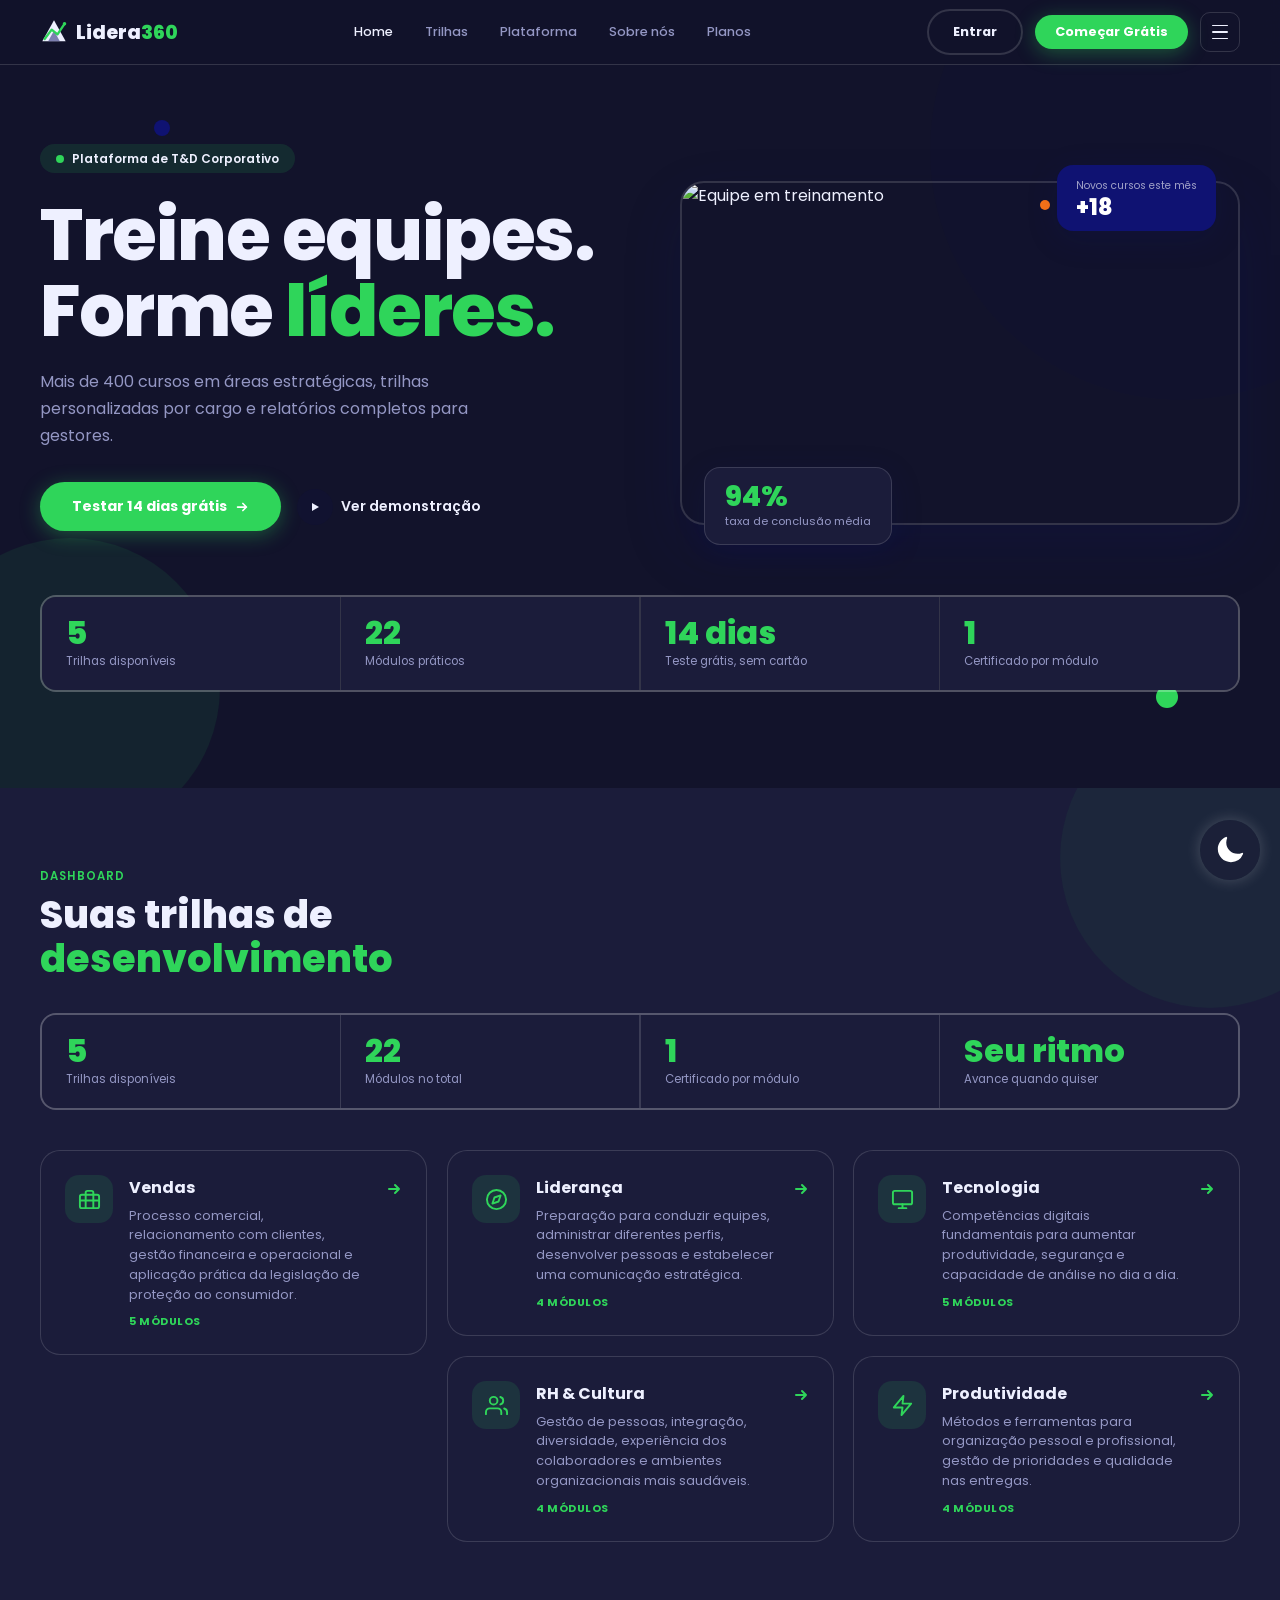
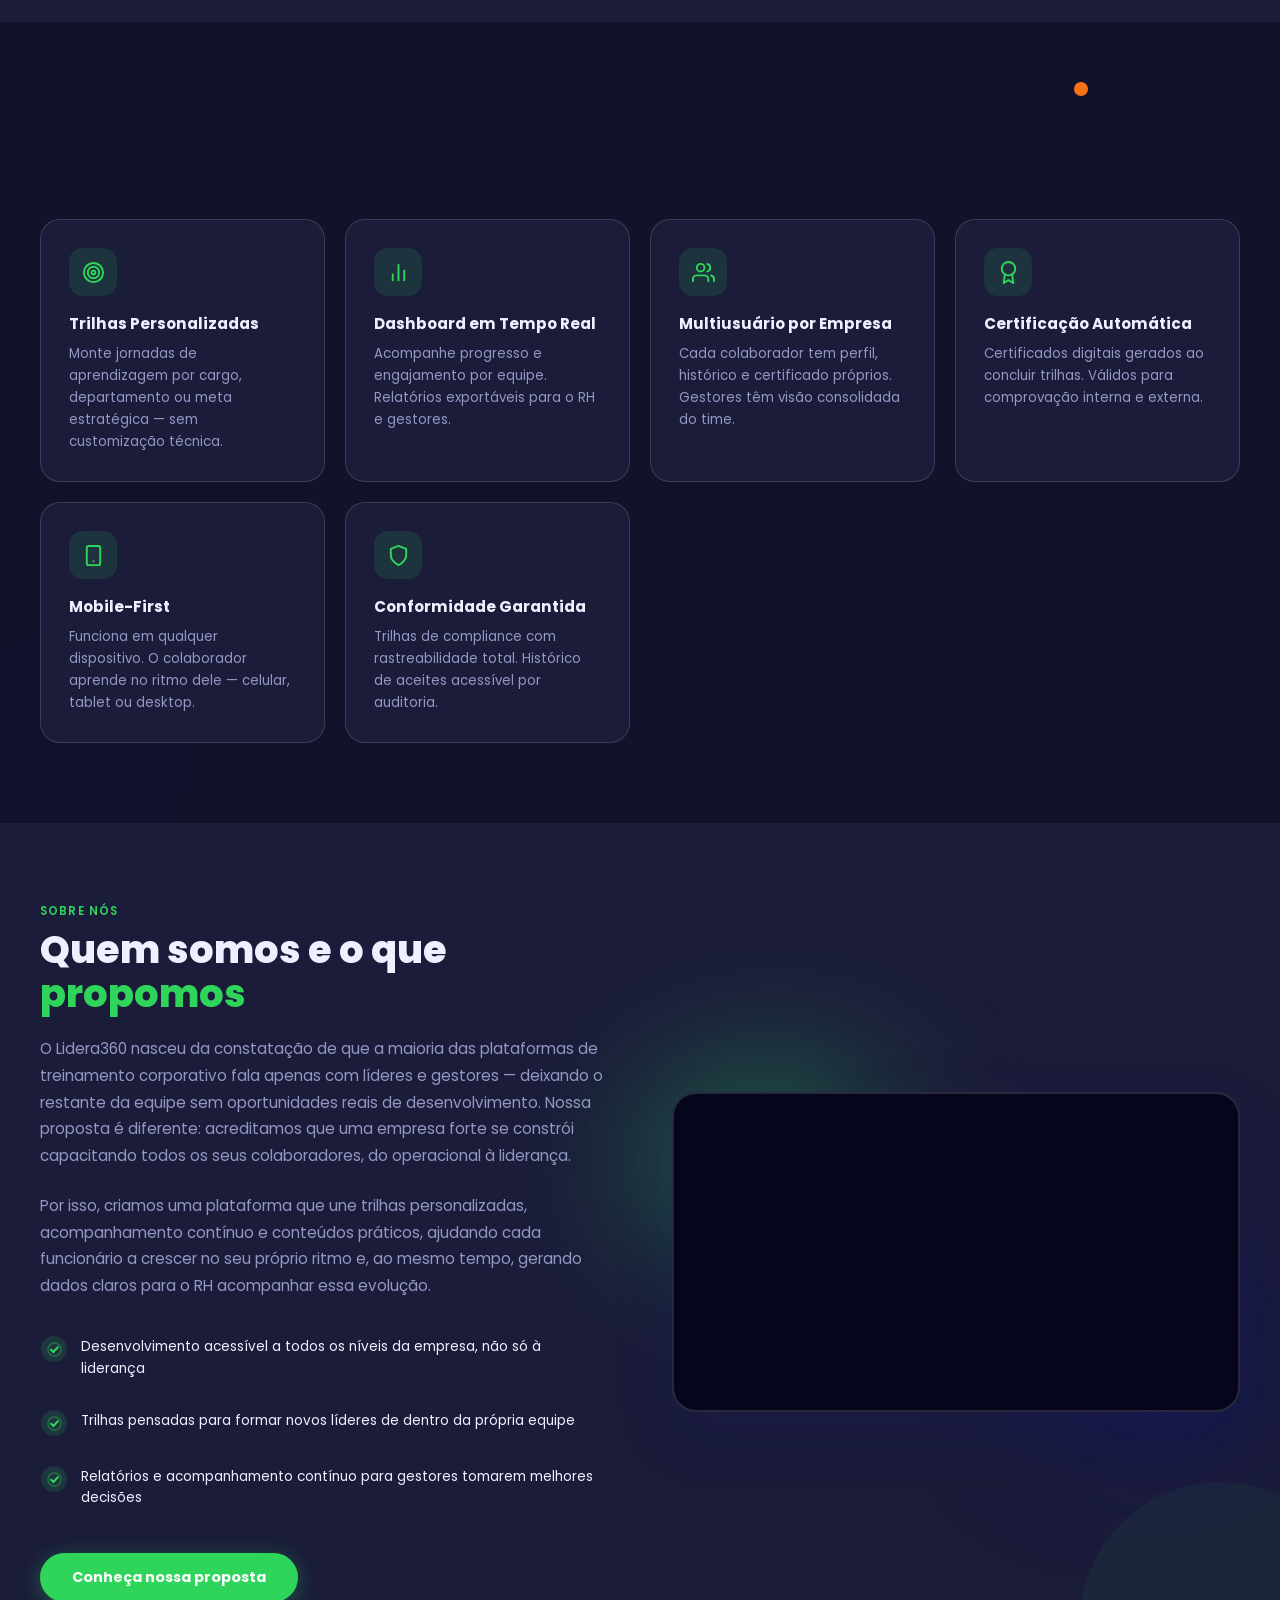
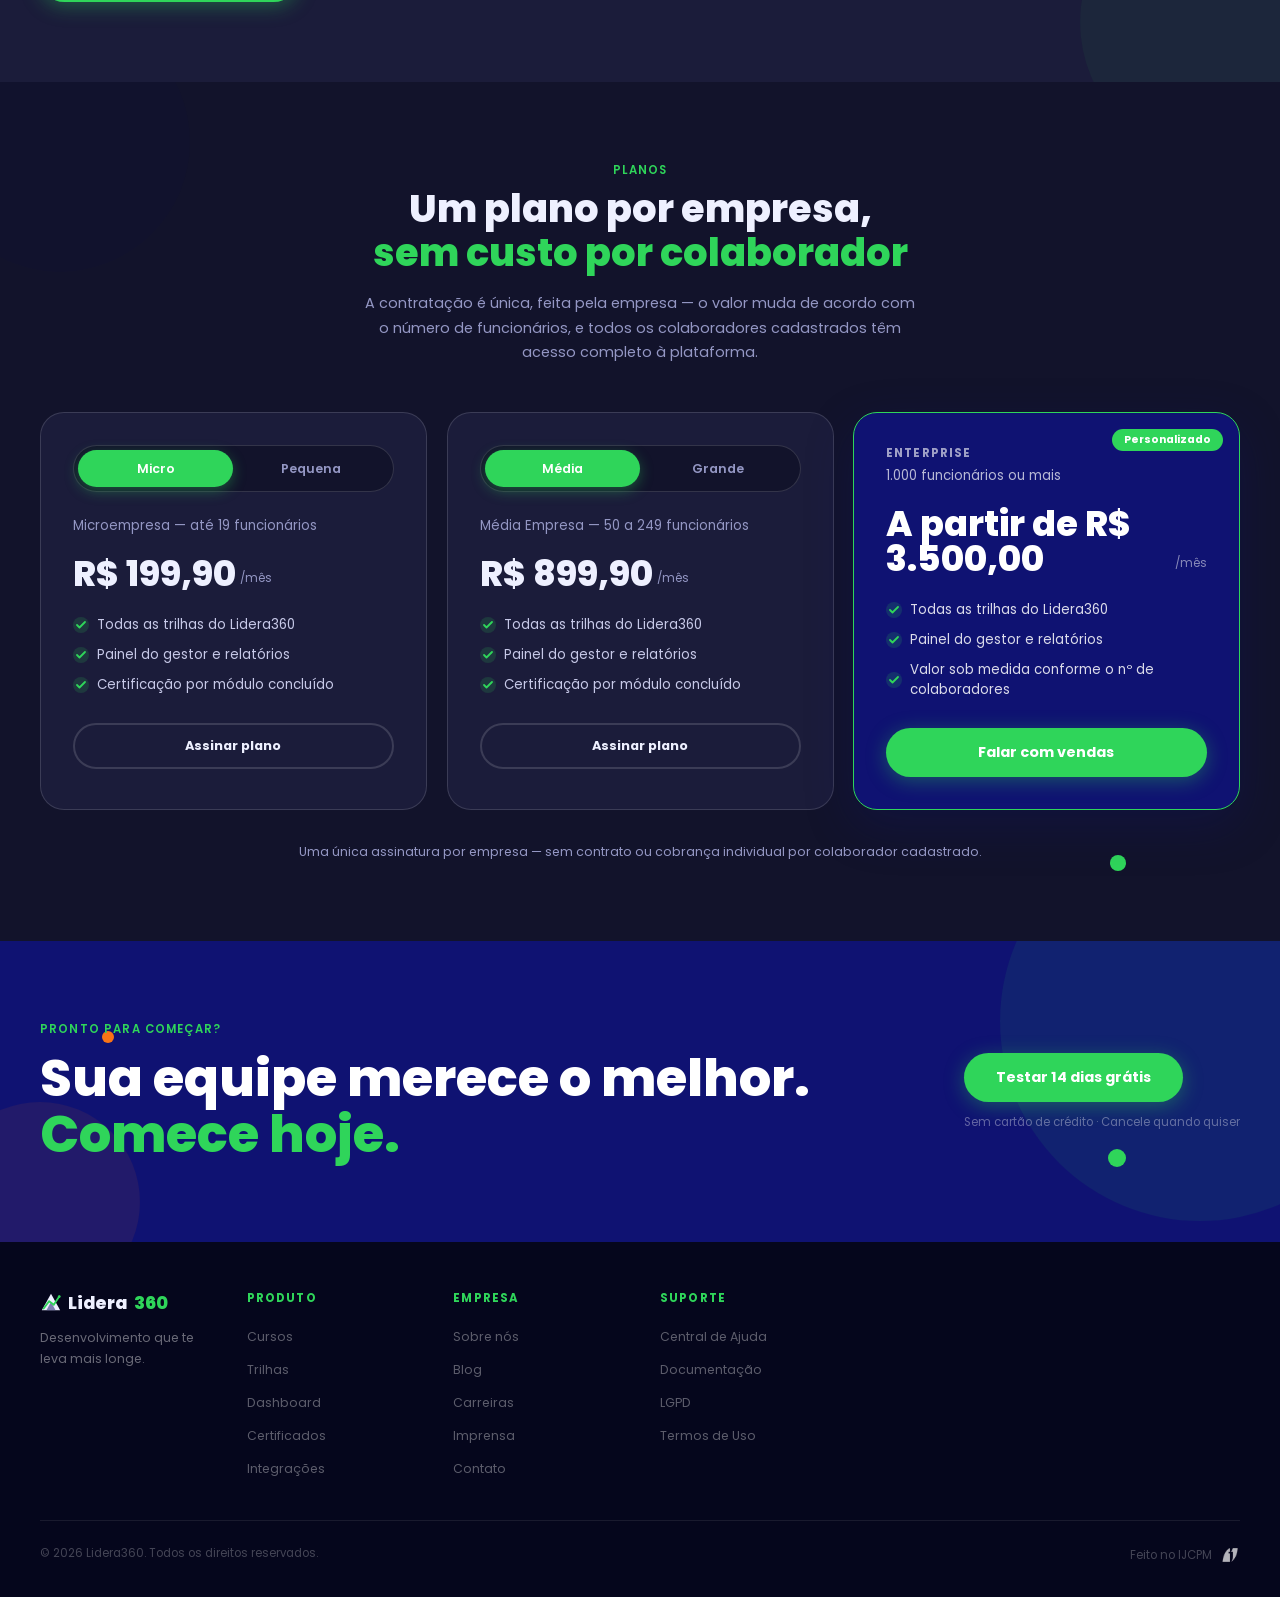
==== commit 4b2ba40a: "Update index.html" ====
--- a/index.html
+++ b/index.html
@@ -56,14 +56,20 @@
       --green:  #2fd55a;
       --greend: #22b847;
       --orange: #f97316;
-      --bg:     #f5f6ff;
-      --white:  #ffffff;
+      /* tema claro em off-white/creme em vez de branco puro: #ffffff em
+         tela cheia é ofuscante, então --white (as SUPERFÍCIES: cards,
+         nav, seções claras) virou um creme bem suave e --bg (o fundo da
+         página, que alterna com as seções) virou um creme um tom
+         abaixo. A diferença entre os dois é a mesma de antes, então a
+         alternância entre seções continua legível. */
+      --bg:     #f2ebdc;
+      --white:  #fbf7ed;
       --muted:  #6b7280;
       --border: rgba(15,18,114,.14);
       /* adaptive text color: navy on light theme, light ink on dark theme */
       --ink:    var(--navy);
       /* fundo translúcido usado no efeito "glass" do feature-card no hover */
-      --glass-bg: rgba(255,255,255,.55);
+      --glass-bg: rgba(251,247,237,.55);
     }
 
     /* ── dark theme tokens ───────────────────────────
@@ -146,7 +152,9 @@
     /* ── nav ─────────────────────────────────────────── */
     .nav {
       position:fixed; top:0; left:0; right:0; z-index:40;
-      background:rgb(255, 255, 255);
+      /* creme translúcido (antes era rgb(255,255,255) opaco, o que
+         inclusive deixava o backdrop-filter abaixo sem efeito nenhum) */
+      background:rgba(251,247,237,.85);
       border-bottom:1px solid var(--border);
       backdrop-filter:blur(12px);
       -webkit-backdrop-filter:blur(12px);
@@ -462,7 +470,17 @@
     .pill-lbl  { font-size:.7rem; color:var(--muted); margin-top:2px; }
     .pill-lbl2 { font-size:.65rem; color:rgba(255,255,255,.6); margin-bottom:2px; }
 
-    /* stats bar */
+    /* stats bar
+       A MOLDURA (borda + o fundo cinza que aparece nos gaps de 1px)
+       também tem data-reveal agora — antes só as .stat-cell tinham, e
+       o resultado era a moldura já plantada na tela enquanto as
+       células subiam por dentro dela. Como a .stats-bar tem
+       overflow:hidden, o translateY das células ainda era recortado e
+       deixava o cinza vazando por cima de cada uma.
+       Agora: a moldura sobe inteira (data-reveal padrão) e as células
+       usam data-reveal="fade" — só opacidade, sem deslocamento — então
+       elas "acendem" uma a uma dentro da moldura, sem recorte e sem
+       cinza aparecendo. */
     .stats-bar {
       display:grid; grid-template-columns:1fr 1fr;
       border:2px solid var(--border);
@@ -496,9 +514,19 @@
        com o mesmo truque de animação do dashboard (dash.html):
        grid-template-rows 0fr -> 1fr no wrapper, controlado via JS
        (classe .is-open), com fade escalonado dos módulos. */
+    /* o layout deixou de ser CSS Grid puro: com grid normal, quando um
+       card cresce (abre os módulos) ele estica a ALTURA DA LINHA
+       inteira, e o card vizinho fica parado no topo daquela linha alta,
+       sobrando um espaço vazio do lado. Grid não tem masonry nativo com
+       suporte amplo, então o .trilha-grid virou só um container
+       relative e os .trilha-card são posicionados via JS (função
+       layoutTrilhaMasonry, no script do fim do body) com
+       position:absolute + top/left na "coluna mais curta" — assim só a
+       coluna do card que abriu se reorganiza. Mesma solução do
+       dash.html, mas aqui sem o overlay de blur. */
     .trilha-grid {
-      display:grid; gap:1.25rem;
-      grid-template-columns:repeat(auto-fill,minmax(300px,1fr));
+      position:relative;
+      width:100%;
     }
 
     @keyframes trilhaModuleFadeIn {
@@ -507,7 +535,11 @@
     }
 
     .trilha-card {
-      position:relative;
+      /* position:absolute + top/left/width calculados pelo
+         layoutTrilhaMasonry() — é isso que permite que só a coluna do
+         card aberto se mova */
+      position:absolute;
+      top:0; left:0;
       overflow:hidden;
       --mx:50%; --my:50%; /* posição do glow, atualizada via JS no mousemove */
       background:var(--white); border:1.5px solid var(--border);
@@ -535,6 +567,11 @@
     }
     .trilha-card.is-tilting::before { opacity:1; }
     .trilha-card.is-open { border-color:var(--green); }
+    /* com os cards em position:absolute eles podem se sobrepor durante o
+       reflow — o que está aberto/em hover precisa ficar por cima */
+    .trilha-card.is-open,
+    .trilha-card.is-tilting,
+    .trilha-card:focus-within { z-index:20; }
     /* fallback simples pra quem não tem hover fino (ex.: touch) —
        em telas com mouse de verdade o JS assume o transform (tilt 3D
        que segue o cursor, ver script no fim do body) */
@@ -716,12 +753,103 @@
 
     .about-body { font-size:.95rem; line-height:1.75; color:var(--muted); margin-bottom:1.5rem; }
 
-    .about-list { display:flex; flex-direction:column; gap:.875rem; margin-bottom:2rem; }
+    /* lista de "checks" da seção sobre nós: cada item vira uma linha
+       reativa — o selo redondo aparece com um pop, o círculo e o traço
+       do check são DESENHADOS (stroke-dashoffset) em vez de só surgir,
+       tudo escalonado por --i. No hover a linha desliza pra direita, o
+       selo se pinta de verde e solta um "anel" de ripple. */
+    .about-list { display:flex; flex-direction:column; gap:.35rem; margin-bottom:2rem; }
     .about-list li {
-      display:flex; align-items:flex-start; gap:.75rem;
+      --check-delay: calc(var(--i, 0) * 130ms);
+      display:flex; align-items:flex-start; gap:.85rem;
+      padding:.7rem .85rem;
+      margin-left:-.85rem; /* compensa o padding, mantém o texto alinhado ao resto */
+      border:1.5px solid transparent;
+      border-radius:14px;
       font-size:.85rem; line-height:1.6; color:var(--ink);
-    }
-    .about-list .check-icon { margin-top:2px; }
+      transition:transform .35s cubic-bezier(.16,1,.3,1), background-color .35s ease,
+                 border-color .35s ease, box-shadow .35s ease;
+    }
+    .about-list li:hover {
+      transform:translateX(6px);
+      background:rgba(47,213,90,.07);
+      border-color:rgba(47,213,90,.32);
+      box-shadow:0 6px 20px rgba(15,18,114,.07);
+    }
+
+    .about-list .check-badge {
+      position:relative;
+      flex-shrink:0;
+      width:26px; height:26px; border-radius:50%;
+      display:flex; align-items:center; justify-content:center;
+      background:rgba(47,213,90,.14);
+      color:var(--green);
+      opacity:0; transform:scale(.4);
+      transition:background-color .3s ease, color .3s ease;
+    }
+    .about-list .check-badge svg {
+      width:15px; height:15px; overflow:visible;
+      transition:transform .35s cubic-bezier(.34,1.56,.64,1);
+    }
+    .about-list .check-ring {
+      stroke:currentColor; stroke-width:1.5; fill:none; opacity:.4;
+      stroke-dasharray:44; stroke-dashoffset:44;
+    }
+    .about-list .check-path {
+      stroke:currentColor; stroke-width:2.2; fill:none;
+      stroke-linecap:round; stroke-linejoin:round;
+      stroke-dasharray:14; stroke-dashoffset:14;
+    }
+
+    /* anel de ripple que sai do selo no hover */
+    .about-list .check-badge::after {
+      content:"";
+      position:absolute; inset:0;
+      border-radius:50%;
+      border:1.5px solid var(--green);
+      opacity:0;
+      pointer-events:none;
+    }
+    .about-list li:hover .check-badge {
+      background:var(--green);
+      color:#fff;
+    }
+    .about-list li:hover .check-badge svg { transform:scale(1.15); }
+    .about-list li:hover .check-badge::after { animation:checkRipple .7s ease forwards; }
+
+    /* dispara quando a lista entra na viewport (.in-view vem do
+       scroll reveal lá do fim do body) */
+    .about-list.in-view li .check-badge {
+      animation:checkPop .45s cubic-bezier(.34,1.56,.64,1) var(--check-delay) forwards;
+    }
+    .about-list.in-view li .check-ring {
+      animation:checkDraw .55s ease var(--check-delay) forwards;
+    }
+    .about-list.in-view li .check-path {
+      animation:checkDraw .35s ease calc(var(--check-delay) + 260ms) forwards;
+    }
+
+    @keyframes checkPop {
+      from { opacity:0; transform:scale(.4); }
+      60%  { opacity:1; transform:scale(1.14); }
+      to   { opacity:1; transform:scale(1); }
+    }
+    @keyframes checkDraw { to { stroke-dashoffset:0; } }
+    @keyframes checkRipple {
+      from { opacity:.55; transform:scale(1); }
+      to   { opacity:0;   transform:scale(1.9); }
+    }
+
+    @media (prefers-reduced-motion: reduce) {
+      .about-list li .check-badge { opacity:1; transform:none; }
+      .about-list li .check-ring,
+      .about-list li .check-path { stroke-dashoffset:0; }
+      .about-list li .check-badge,
+      .about-list li .check-ring,
+      .about-list li .check-path,
+      .about-list li .check-badge::after { animation:none !important; }
+      .about-list li:hover { transform:none; }
+    }
 
     .about-video-frame {
       position:relative;
@@ -783,17 +911,49 @@
       border:none; display:block;
     }
 
-    /* pulse bem levinho, disparado via JS depois que o player termina
-       de "surgir" (data-reveal) — ver script no fim do body */
-    @keyframes video-pulse-soft {
-      0%, 100% { transform:scale(1);      box-shadow:0 24px 60px rgba(15,18,114,.15); }
-      50%      { transform:scale(1.012);  box-shadow:0 24px 68px rgba(47,213,90,.22); }
-    }
-    .about-video-wrap.video-pulse {
-      animation:video-pulse-soft 1.7s ease-in-out 2;
+    /* pulse levinho, disparado via JS depois que o player termina de
+       "surgir" (data-reveal) — ver script no fim do body.
+
+       Antes a animação rodava no próprio .about-video-wrap e animava
+       box-shadow + transform. Isso era o que deixava ela "travada":
+       box-shadow com blur de 60px+ é repintado do zero a cada frame
+       (não vai pra GPU), e o scale caía em cima do <iframe> do YouTube,
+       que reraster iza o vídeo inteiro junto.
+
+       Agora o brilho verde é uma CAMADA SÓ DELE (::after do frame, que
+       não tem overflow:hidden, então nada é cortado) e a animação mexe
+       apenas em opacity + transform — as duas propriedades que o
+       compositor resolve na GPU, sem repaint. O vídeo não é mais tocado.
+
+       O brilho em si é uma mancha verde sólida com filter:blur pesado
+       (mesma técnica dos .aura-blob logo acima), e NÃO um box-shadow:
+       o box-shadow desenhava a sombra a partir da borda exata da caixa,
+       e era isso que criava aquele "contorno" nítido em volta do vídeo
+       durante o pulse. Com a mancha borrada e encolhida pra DENTRO da
+       área do player (inset:10px), o miolo dela fica escondido atrás do
+       vídeo opaco e só o esfumaçado escapa pelas bordas — puro brilho,
+       sem linha nenhuma. */
+    .about-video-frame::after {
+      content:"";
+      position:absolute;
+      inset:10px;
+      z-index:-1;
+      border-radius:24px;
+      background:var(--green);
+      filter:blur(38px);
+      opacity:0;
+      pointer-events:none;
+      will-change:opacity, transform;
+    }
+    @keyframes video-glow-pulse {
+      0%, 100% { opacity:0;   transform:scale(.99); }
+      45%      { opacity:.8;  transform:scale(1.02); }
+    }
+    .about-video-frame.video-pulse::after {
+      animation:video-glow-pulse .9s cubic-bezier(.4,0,.2,1) 3;
     }
     @media (prefers-reduced-motion: reduce) {
-      .about-video-wrap.video-pulse { animation:none; }
+      .about-video-frame.video-pulse::after { animation:none; }
     }
 
     /* ── testimonials ────────────────────────────────── */
@@ -1250,12 +1410,12 @@
             Testar 14 dias grátis
             <svg width="14" height="14" viewBox="0 0 16 16" fill="none"><path d="M3 8h10M9 4l4 4-4 4" stroke="currentColor" stroke-width="2" stroke-linecap="round" stroke-linejoin="round"/></svg>
           </button>
-          <button class="demo-btn">
+          <a href="#sobre" class="demo-btn">
             <div class="demo-circle">
               <svg width="12" height="12" viewBox="0 0 12 12" fill="none"><polygon points="3,2 10,6 3,10" fill="#0f1272"/></svg>
             </div>
             Ver demonstração
-          </button>
+          </a>
         </div>
       </div>
       <!-- right -->
@@ -1275,11 +1435,11 @@
     </div>
 
     <!-- stats -->
-    <div class="stats-bar">
-      <div class="stat-cell" data-reveal data-reveal-group="hero-stats"><p class="stat-val">400+</p><p class="stat-lbl">Cursos disponíveis</p></div>
-      <div class="stat-cell" data-reveal data-reveal-group="hero-stats"><p class="stat-val">3.200+</p><p class="stat-lbl">Empresas clientes</p></div>
-      <div class="stat-cell" data-reveal data-reveal-group="hero-stats"><p class="stat-val">120 mil</p><p class="stat-lbl">Colaboradores ativos</p></div>
-      <div class="stat-cell" data-reveal data-reveal-group="hero-stats"><p class="stat-val">4,8★</p><p class="stat-lbl">Avaliação média</p></div>
+    <div class="stats-bar" data-reveal>
+      <div class="stat-cell" data-reveal="fade" data-reveal-group="hero-stats"><p class="stat-val" id="statTrilhasHero">0</p><p class="stat-lbl">Trilhas disponíveis</p></div>
+      <div class="stat-cell" data-reveal="fade" data-reveal-group="hero-stats"><p class="stat-val" id="statModulosHero">0</p><p class="stat-lbl">Módulos práticos</p></div>
+      <div class="stat-cell" data-reveal="fade" data-reveal-group="hero-stats"><p class="stat-val">14 dias</p><p class="stat-lbl">Teste grátis, sem cartão</p></div>
+      <div class="stat-cell" data-reveal="fade" data-reveal-group="hero-stats"><p class="stat-val">1</p><p class="stat-lbl">Certificado por módulo</p></div>
     </div>
   </div>
 </section>
@@ -1296,11 +1456,11 @@
     </div>
 
     <!-- resumo rápido -->
-    <div class="stats-bar" style="margin-top:0; margin-bottom:2.5rem;">
-      <div class="stat-cell" data-reveal data-reveal-group="dash-stats"><p class="stat-val" id="statTrilhas">0</p><p class="stat-lbl">Trilhas disponíveis</p></div>
-      <div class="stat-cell" data-reveal data-reveal-group="dash-stats"><p class="stat-val" id="statModulos">0</p><p class="stat-lbl">Módulos no total</p></div>
-      <div class="stat-cell" data-reveal data-reveal-group="dash-stats"><p class="stat-val">1</p><p class="stat-lbl">Certificado por módulo</p></div>
-      <div class="stat-cell" data-reveal data-reveal-group="dash-stats"><p class="stat-val">Seu ritmo</p><p class="stat-lbl">Avance quando quiser</p></div>
+    <div class="stats-bar" style="margin-top:0; margin-bottom:2.5rem;" data-reveal>
+      <div class="stat-cell" data-reveal="fade" data-reveal-group="dash-stats"><p class="stat-val" id="statTrilhas">0</p><p class="stat-lbl">Trilhas disponíveis</p></div>
+      <div class="stat-cell" data-reveal="fade" data-reveal-group="dash-stats"><p class="stat-val" id="statModulos">0</p><p class="stat-lbl">Módulos no total</p></div>
+      <div class="stat-cell" data-reveal="fade" data-reveal-group="dash-stats"><p class="stat-val">1</p><p class="stat-lbl">Certificado por módulo</p></div>
+      <div class="stat-cell" data-reveal="fade" data-reveal-group="dash-stats"><p class="stat-val">Seu ritmo</p><p class="stat-lbl">Avance quando quiser</p></div>
     </div>
 
     <div class="trilha-grid" id="trilhaGrid"></div>
@@ -1347,18 +1507,33 @@
           conteúdos práticos, ajudando cada funcionário a crescer no seu próprio ritmo e, ao mesmo tempo,
           gerando dados claros para o RH acompanhar essa evolução.
         </p>
-        <ul class="about-list">
-          <li>
-            <svg class="check-icon" width="18" height="18" viewBox="0 0 16 16" fill="none"><circle cx="8" cy="8" r="8" fill="#2fd55a" opacity=".15"/><path d="M4 8l2.5 2.5L12 5" stroke="#2fd55a" stroke-width="1.8" stroke-linecap="round" stroke-linejoin="round"/></svg>
-            Desenvolvimento acessível a todos os níveis da empresa, não só à liderança
+        <ul class="about-list" data-reveal="fade">
+          <li style="--i:0">
+            <span class="check-badge" aria-hidden="true">
+              <svg viewBox="0 0 16 16" fill="none">
+                <circle class="check-ring" cx="8" cy="8" r="7"/>
+                <path class="check-path" d="M4.3 8.2l2.5 2.5 4.9-5.2"/>
+              </svg>
+            </span>
+            <span>Desenvolvimento acessível a todos os níveis da empresa, não só à liderança</span>
           </li>
-          <li>
-            <svg class="check-icon" width="18" height="18" viewBox="0 0 16 16" fill="none"><circle cx="8" cy="8" r="8" fill="#2fd55a" opacity=".15"/><path d="M4 8l2.5 2.5L12 5" stroke="#2fd55a" stroke-width="1.8" stroke-linecap="round" stroke-linejoin="round"/></svg>
-            Trilhas pensadas para formar novos líderes de dentro da própria equipe
+          <li style="--i:1">
+            <span class="check-badge" aria-hidden="true">
+              <svg viewBox="0 0 16 16" fill="none">
+                <circle class="check-ring" cx="8" cy="8" r="7"/>
+                <path class="check-path" d="M4.3 8.2l2.5 2.5 4.9-5.2"/>
+              </svg>
+            </span>
+            <span>Trilhas pensadas para formar novos líderes de dentro da própria equipe</span>
           </li>
-          <li>
-            <svg class="check-icon" width="18" height="18" viewBox="0 0 16 16" fill="none"><circle cx="8" cy="8" r="8" fill="#2fd55a" opacity=".15"/><path d="M4 8l2.5 2.5L12 5" stroke="#2fd55a" stroke-width="1.8" stroke-linecap="round" stroke-linejoin="round"/></svg>
-            Relatórios e acompanhamento contínuo para gestores tomarem melhores decisões
+          <li style="--i:2">
+            <span class="check-badge" aria-hidden="true">
+              <svg viewBox="0 0 16 16" fill="none">
+                <circle class="check-ring" cx="8" cy="8" r="7"/>
+                <path class="check-path" d="M4.3 8.2l2.5 2.5 4.9-5.2"/>
+              </svg>
+            </span>
+            <span>Relatórios e acompanhamento contínuo para gestores tomarem melhores decisões</span>
           </li>
         </ul>
         <a href="#" class="btn-green">Conheça nossa proposta</a>
@@ -1653,6 +1828,11 @@
     document.getElementById('statTrilhas').textContent = TRILHAS.length
     document.getElementById('statModulos').textContent = totalModulos
 
+    const statTrilhasHero = document.getElementById('statTrilhasHero')
+    const statModulosHero = document.getElementById('statModulosHero')
+    if (statTrilhasHero) statTrilhasHero.textContent = TRILHAS.length
+    if (statModulosHero) statModulosHero.textContent = totalModulos
+
     // os cards de trilha são criados dinamicamente, então precisam ser
     // registrados no observer de scroll DEPOIS de existirem no DOM
     if (window.initScrollReveal) window.initScrollReveal(grid)
@@ -2007,21 +2187,24 @@
   ;(function () {
     const frame = document.getElementById('aboutVideoFrame')
     if (!frame) return
-    const wrap = frame.querySelector('.about-video-wrap')
-    if (!wrap) return
 
     const prefersReducedMotion = window.matchMedia('(prefers-reduced-motion: reduce)').matches
     if (prefersReducedMotion) return
 
-    const PULSE_DELAY = 400 // ms de respiro depois que o surgimento termina
-
+    const PULSE_DELAY = 300 // ms de respiro depois que o surgimento termina
+
+    // a classe vai no FRAME (e não mais no .about-video-wrap): quem
+    // anima agora é o ::after do frame, a camada de brilho verde
     function triggerPulse() {
-      setTimeout(() => wrap.classList.add('video-pulse'), PULSE_DELAY)
+      setTimeout(() => frame.classList.add('video-pulse'), PULSE_DELAY)
     }
 
     // remove a classe ao final da animação, pra poder disparar de novo
-    // se algum dia o elemento voltar a ficar fora da viewport e reentrar
-    wrap.addEventListener('animationend', () => wrap.classList.remove('video-pulse'))
+    // se algum dia o elemento voltar a ficar fora da viewport e reentrar.
+    // animationend do ::after borbulha com target = o próprio frame.
+    frame.addEventListener('animationend', (e) => {
+      if (e.animationName === 'video-glow-pulse') frame.classList.remove('video-pulse')
+    })
 
     if (frame.classList.contains('in-view')) {
       // já revelado (ex.: reduced motion aplicado no reveal, ou
@@ -2113,22 +2296,107 @@
      brigaria com esse transform. Então a expansão passou a ser via
      classe .is-open + o truque de grid-template-rows no CSS (mesma
      animação usada no trilha-card do dashboard), com um listener de
-     clique/teclado aqui pra alternar essa classe. Cada card abre/fecha
-     de forma independente, do mesmo jeito que o <details> fazia. ── */
+     clique/teclado aqui pra alternar essa classe.
+
+     Duas coisas resolvidas aqui, na mesma linha do que o dash.html faz
+     (só que sem o overlay de blur):
+
+     1. ACCORDION — só um card aberto por vez. Abrir um fecha o que
+        estiver aberto, e um clique fora fecha todos.
+     2. MASONRY — os cards são posicionados via JS com position:absolute
+        na "coluna mais curta" do momento. Com CSS Grid puro, abrir um
+        card esticava a altura da LINHA inteira e o vizinho ficava
+        parado no topo, deixando aquele espaço vazio do lado. Com o
+        masonry, abrir um card só empurra pra baixo quem está na MESMA
+        coluna dele. O relayout roda a cada frame da animação de
+        abertura (via ResizeObserver), então acompanha suave em vez de
+        só "pular" no fim. ── */
   ;(function () {
     const trilhaGrid = document.getElementById('trilhaGrid')
     if (!trilhaGrid) return
 
+    /* ── masonry ─────────────────────────────────────────────────── */
+    const COL_MIN_WIDTH = 300  // mesmo valor do antigo minmax(300px, 1fr)
+    const COL_GAP = 20         // 1.25rem, mesmo gap do grid antigo
+
+    let masonryRaf = null
+
+    function layoutTrilhaMasonry() {
+      const containerWidth = trilhaGrid.clientWidth
+      if (!containerWidth) return
+
+      const columns = Math.max(1, Math.floor((containerWidth + COL_GAP) / (COL_MIN_WIDTH + COL_GAP)))
+      const colWidth = (containerWidth - COL_GAP * (columns - 1)) / columns
+      const colHeights = new Array(columns).fill(0)
+
+      trilhaGrid.querySelectorAll(':scope > .trilha-card').forEach(card => {
+        // acha a coluna mais curta no momento
+        let target = 0
+        for (let i = 1; i < columns; i++) {
+          if (colHeights[i] < colHeights[target]) target = i
+        }
+        card.style.width = colWidth + 'px'
+        card.style.left  = (target * (colWidth + COL_GAP)) + 'px'
+        card.style.top   = colHeights[target] + 'px'
+        colHeights[target] += card.offsetHeight + COL_GAP
+      })
+
+      trilhaGrid.style.height = (Math.max(0, ...colHeights) - COL_GAP) + 'px'
+    }
+
+    function requestLayout() {
+      if (masonryRaf) return
+      masonryRaf = requestAnimationFrame(() => {
+        masonryRaf = null
+        layoutTrilhaMasonry()
+      })
+    }
+
+    layoutTrilhaMasonry()                              // layout inicial
+    window.addEventListener('resize', requestLayout)   // recontagem de colunas
+    window.addEventListener('load', requestLayout)     // fontes/imagens mudam a altura
+
+    // recalcula sempre que a ALTURA de algum card muda — é o que
+    // acontece continuamente durante a transição grid-template-rows
+    // 0fr -> 1fr ao abrir/fechar os módulos
+    if ('ResizeObserver' in window) {
+      const cardResizeObserver = new ResizeObserver(() => requestLayout())
+      trilhaGrid.querySelectorAll(':scope > .trilha-card').forEach(c => cardResizeObserver.observe(c))
+    }
+
+    /* ── accordion: um card aberto por vez ───────────────────────── */
+    let openCard = null
+
+    function setOpen(card, isOpen) {
+      card.classList.toggle('is-open', isOpen)
+      const summary = card.querySelector('.trilha-summary')
+      if (summary) summary.setAttribute('aria-expanded', isOpen ? 'true' : 'false')
+    }
+
+    function fecharCardAberto() {
+      if (!openCard) return
+      setOpen(openCard, false)
+      openCard = null
+    }
+
     function toggleCard(card) {
-      const summary = card.querySelector('.trilha-summary')
-      const isOpen = card.classList.toggle('is-open')
-      if (summary) summary.setAttribute('aria-expanded', isOpen ? 'true' : 'false')
-    }
-
-    trilhaGrid.addEventListener('click', (e) => {
+      if (openCard === card) { fecharCardAberto(); return }
+      fecharCardAberto()
+      setOpen(card, true)
+      openCard = card
+    }
+
+    // um único listener no document: clique num summary alterna aquele
+    // card; clique em qualquer outro lugar fecha o que estiver aberto
+    document.addEventListener('click', (e) => {
       const summary = e.target.closest('.trilha-summary')
-      if (!summary) return
-      toggleCard(summary.closest('.trilha-card'))
+      if (summary && trilhaGrid.contains(summary)) {
+        toggleCard(summary.closest('.trilha-card'))
+        return
+      }
+      // clique DENTRO do card aberto (num módulo, por exemplo) não fecha
+      if (openCard && openCard.contains(e.target)) return
+      fecharCardAberto()
     })
 
     // acessibilidade: Enter/Espaço no summary focado também alterna
@@ -2138,6 +2406,11 @@
       if (!summary) return
       e.preventDefault() // evita scroll da página no Espaço
       toggleCard(summary.closest('.trilha-card'))
+    })
+
+    // Esc fecha
+    document.addEventListener('keydown', (e) => {
+      if (e.key === 'Escape') fecharCardAberto()
     })
   })()
 
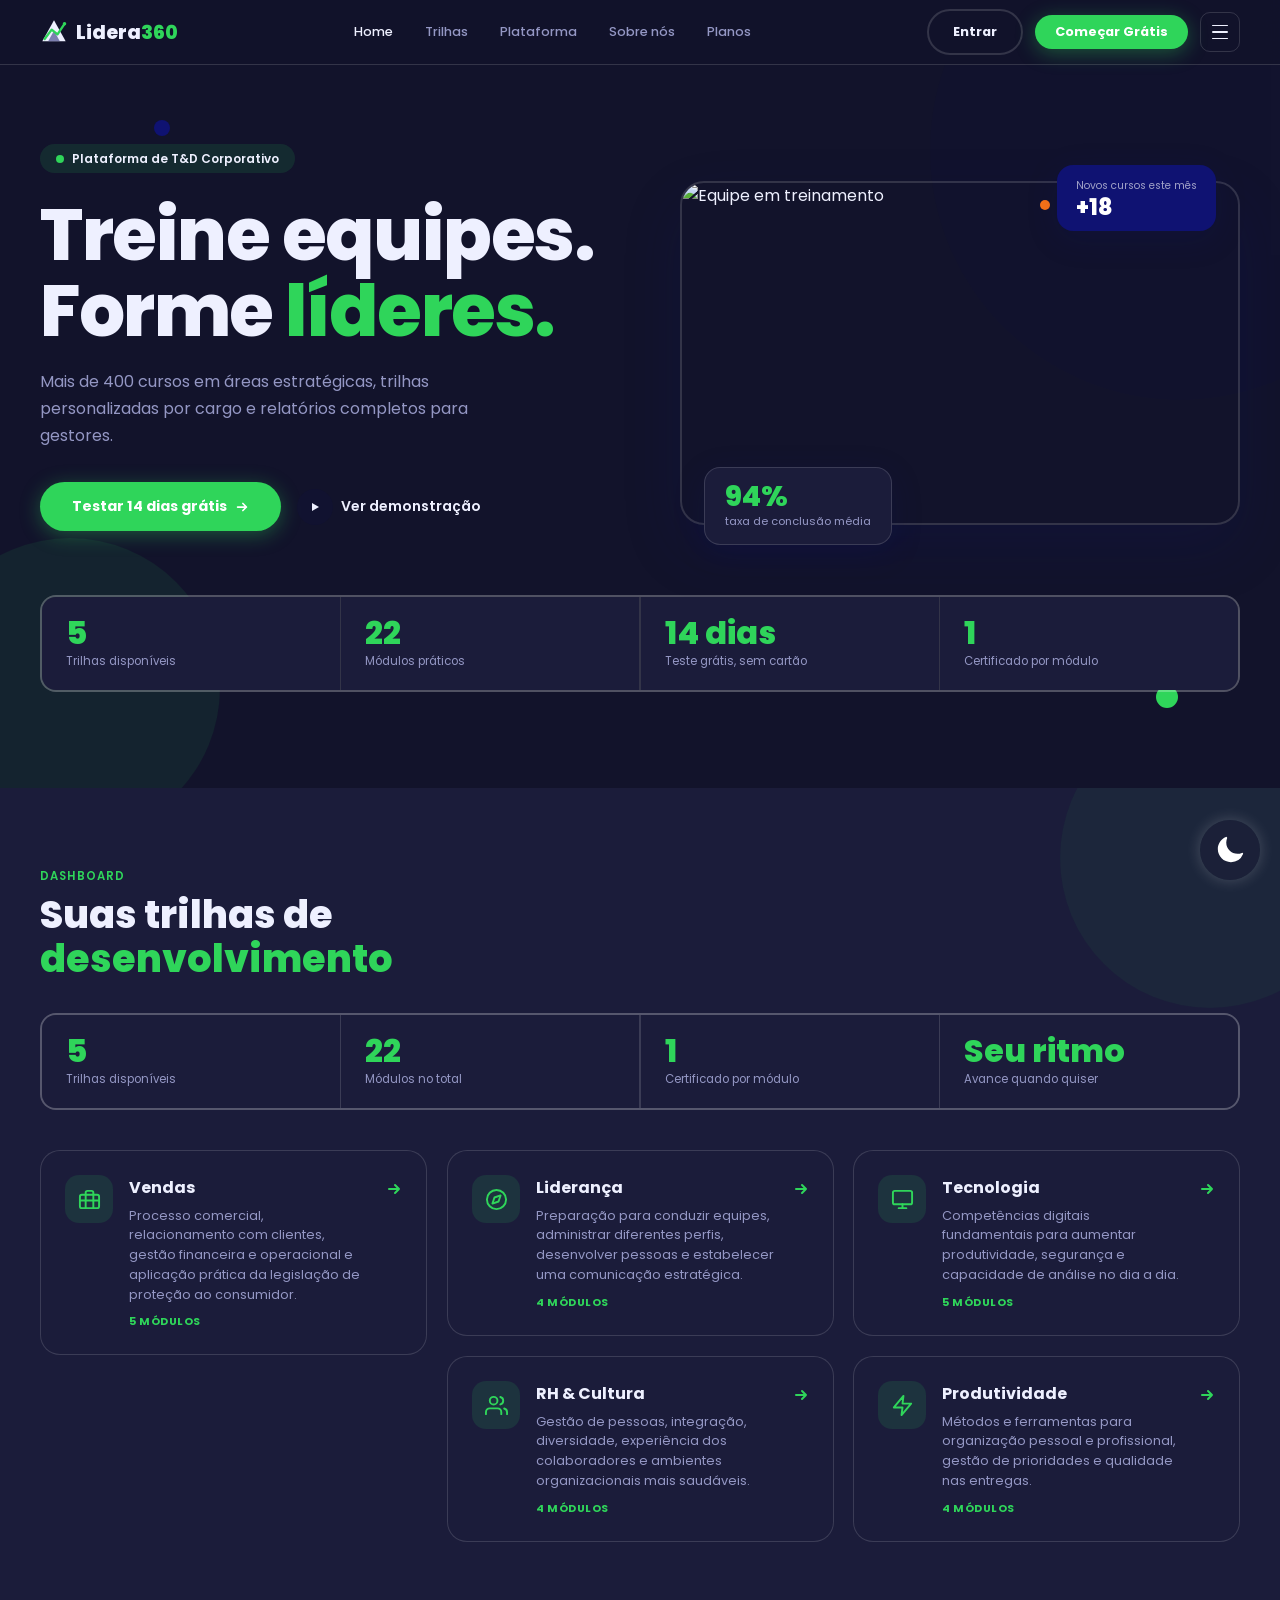
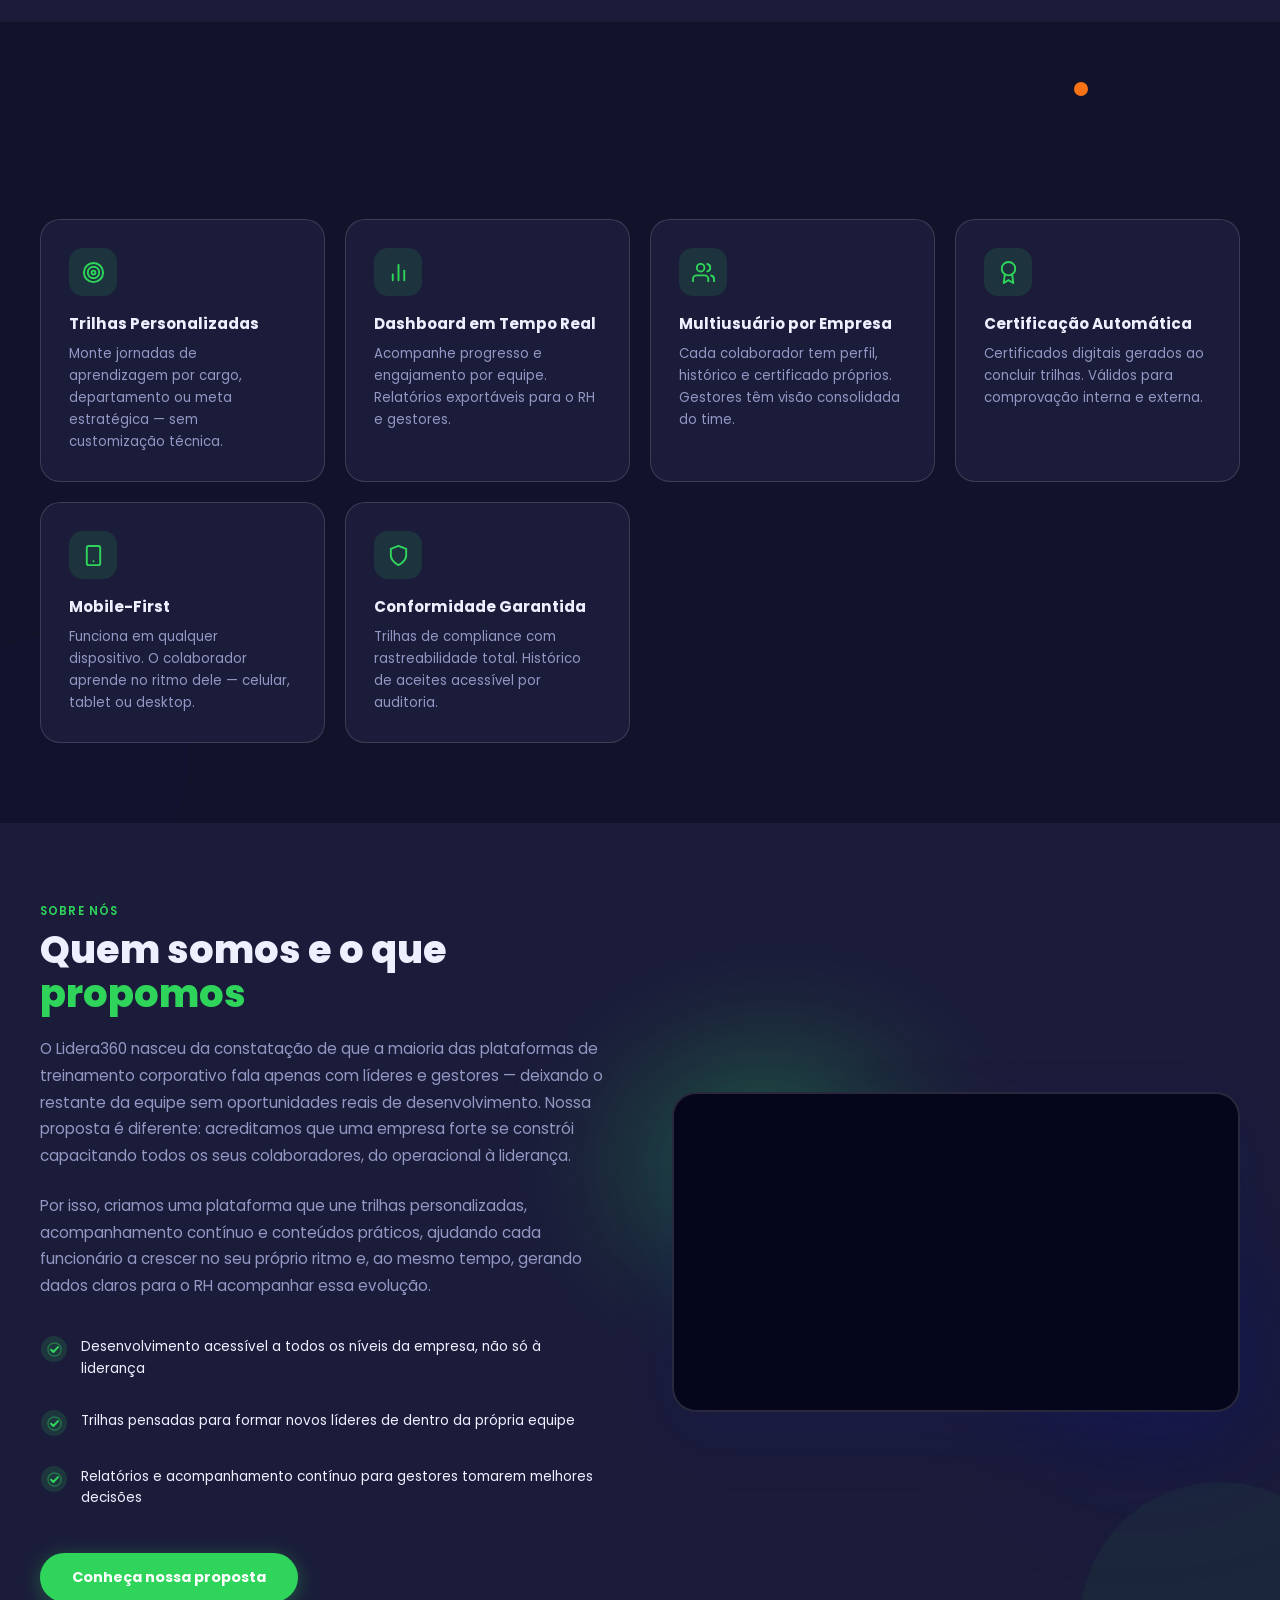
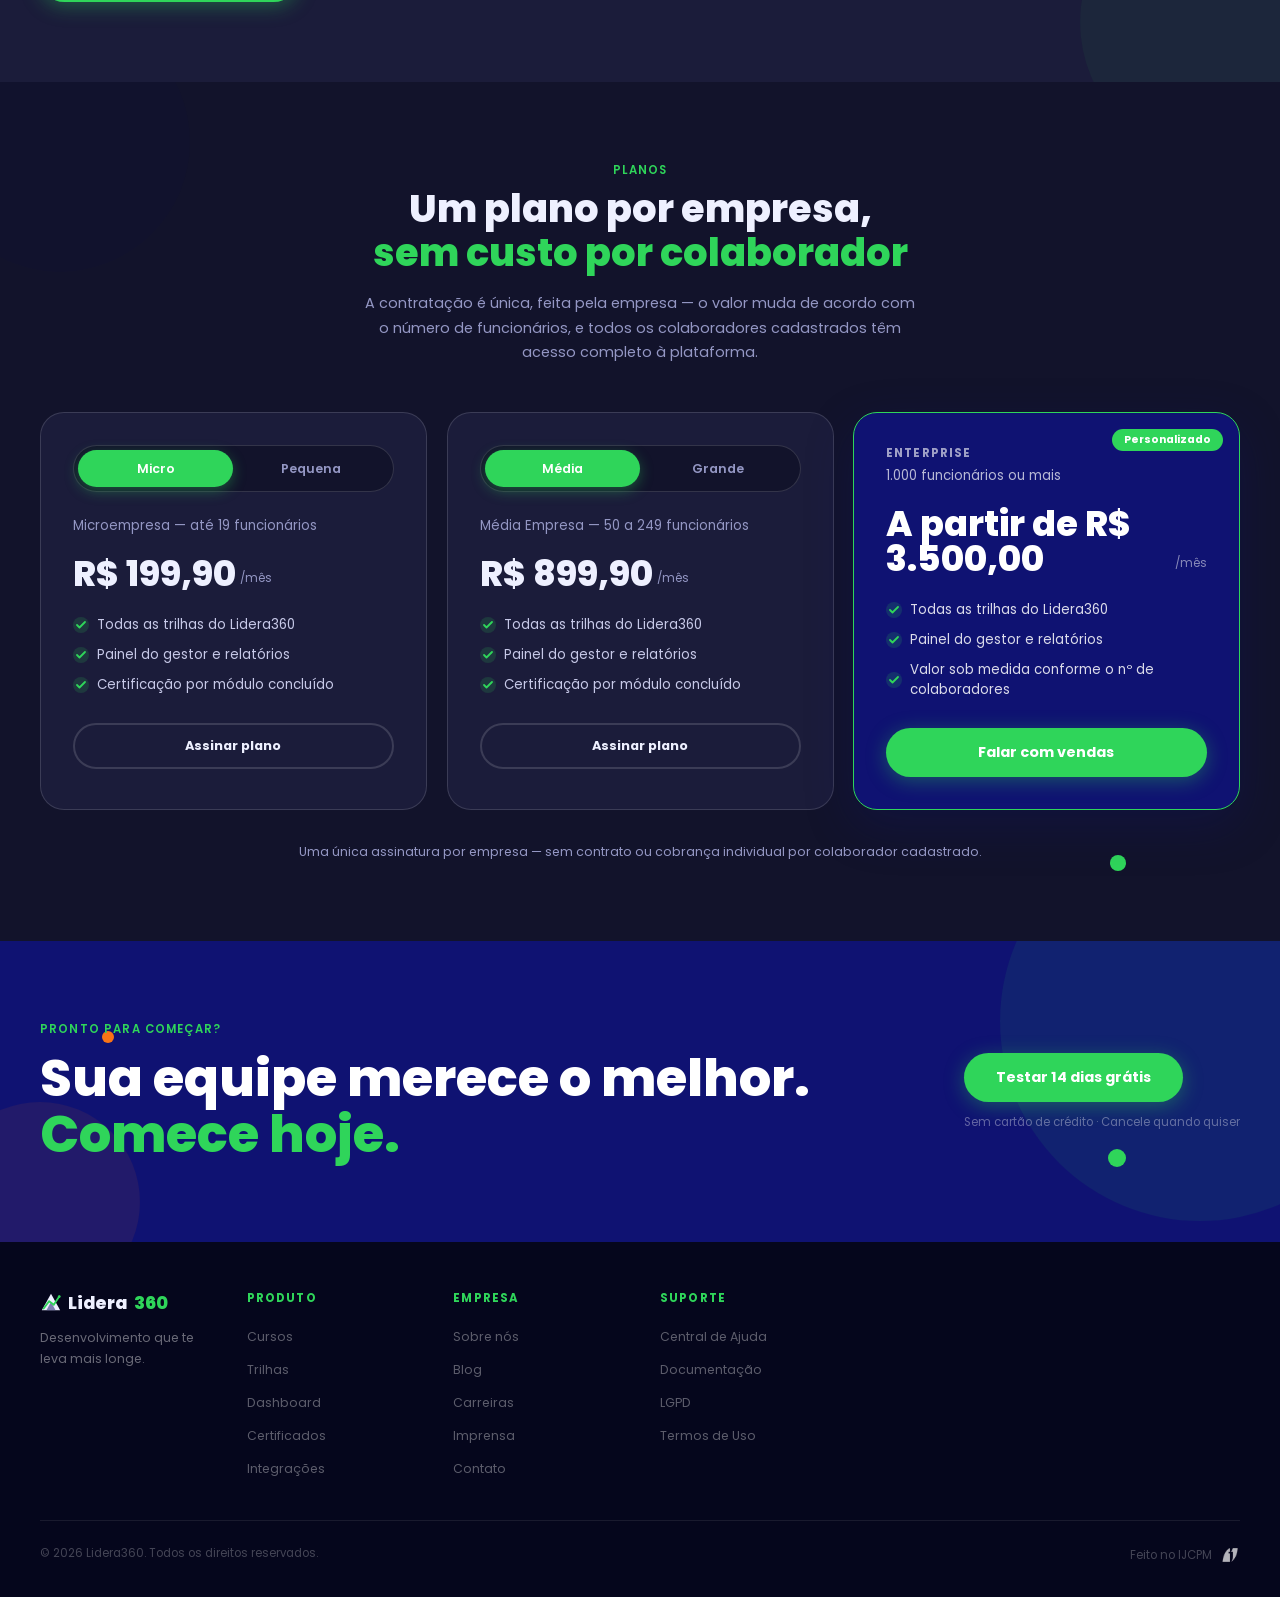
==== commit b497515f: "Enhance modal styles and button interactions Updated modal styles for improved aesthetics and added " ====
--- a/index.html
+++ b/index.html
@@ -330,78 +330,302 @@
       position:fixed; inset:0; z-index:50;
       display:flex; align-items:center; justify-content:center;
       padding:1rem;
-      /* background:rgba(15,18,114,.5); */
-      backdrop-filter:blur(8px);
-      -webkit-backdrop-filter:blur(8px);
+      /* um véu por cima do blur: sem ele o painel de vidro não tem
+         contraste pra "descolar" do fundo */
+      background:rgba(15,18,114,.22);
+      backdrop-filter:blur(10px);
+      -webkit-backdrop-filter:blur(10px);
+    }
+    html.theme-dark .modal-wrap { background:rgba(2,3,15,.5); }
+    @media (prefers-color-scheme: dark) {
+      html.theme-auto .modal-wrap { background:rgba(2,3,15,.5); }
     }
     .modal-wrap.entering { animation:fade-in .25s ease; }
     .modal-wrap.leaving  { animation:fade-out .25s ease forwards; }
 
+    /* ── tokens do vidro do modal ────────────────────────────────────
+       Ficam no próprio .modal-box (e não no :root) porque só ele e os
+       campos dentro dele usam — assim o painel, os inputs e os botões
+       sociais compartilham a mesma "receita" de vidro e mudam juntos
+       quando o tema troca. */
     .modal-box {
+      /* no claro o vidro é levemente creme, e não branco puro, pra
+         conversar com o resto do tema */
+      --glass-fill:    rgba(253,251,246,.58);
+      --glass-stroke:  rgba(255,255,255,.85);
+      --glass-sheen:   rgba(255,255,255,.9);
+      --field-fill:    rgba(255,255,255,.45);
+      --field-stroke:  rgba(15,18,114,.10);
+
       width:100%; max-width:22rem;
-      background:var(--white); border-radius:24px;
+      border-radius:26px;
       padding:2.5rem 2rem;
       position:relative;
-      box-shadow:0 24px 64px rgba(15,18,114,.2);
       overflow:hidden;
-      border: 2px solid rgba(250, 248, 248, 0.384)
+      --mx:50%; --my:50%; /* posição do cursor, atualizada via JS */
+
+      background:var(--glass-fill);
+      backdrop-filter:blur(28px) saturate(160%);
+      -webkit-backdrop-filter:blur(28px) saturate(160%);
+      border:1px solid var(--glass-stroke);
+      /* a sombra externa dá profundidade; o inset claro no topo é o
+         "brilho" da borda superior, que é o que faz o vidro parecer
+         vidro em vez de um retângulo translúcido */
+      box-shadow:0 24px 64px rgba(15,18,114,.28),
+                 inset 0 1px 0 var(--glass-sheen);
+    }
+    html.theme-dark .modal-box {
+      --glass-fill:    rgba(30,32,60,.55);
+      --glass-stroke:  rgba(255,255,255,.16);
+      --glass-sheen:   rgba(255,255,255,.14);
+      --field-fill:    rgba(255,255,255,.05);
+      --field-stroke:  rgba(255,255,255,.12);
+      box-shadow:0 24px 64px rgba(0,0,0,.5),
+                 inset 0 1px 0 var(--glass-sheen);
+    }
+    @media (prefers-color-scheme: dark) {
+      html.theme-auto .modal-box {
+        --glass-fill:    rgba(30,32,60,.55);
+        --glass-stroke:  rgba(255,255,255,.16);
+        --glass-sheen:   rgba(255,255,255,.14);
+        --field-fill:    rgba(255,255,255,.05);
+        --field-stroke:  rgba(255,255,255,.12);
+        box-shadow:0 24px 64px rgba(0,0,0,.5),
+                   inset 0 1px 0 var(--glass-sheen);
+      }
     }
     .modal-box.entering { animation:modal-in  .3s  cubic-bezier(.34,1.56,.64,1) both; }
     .modal-box.leaving  { animation:modal-out .22s cubic-bezier(.4,0,1,1)       forwards; }
+
+    /* glow verde que segue o cursor — mesma assinatura de hover dos
+       cards do site (feature-card / trilha-card), pra que o modal
+       deixe de ser a única superfície "morta" da página */
+    .modal-box::before {
+      content:"";
+      position:absolute; inset:0;
+      border-radius:inherit;
+      background:radial-gradient(260px circle at var(--mx) var(--my), rgba(47,213,90,.10), transparent 70%);
+      opacity:0;
+      transition:opacity .4s ease;
+      pointer-events:none;
+    }
+    .modal-box:hover::before { opacity:1; }
+
+    /* os círculos decorativos eram manchas sólidas — num painel de
+       vidro isso destoa, então viram borrões de cor difusa */
+    .modal-box > .circle { filter:blur(20px); }
 
     .modal-close {
       position:absolute; top:1rem; right:1.25rem;
       font-size:1.2rem; line-height:1;
       color:#9ca3af; background:none; border:none;
-      transition:color .2s;
-    }
-    .modal-close:hover { color:var(--ink); }
-
-    .modal-logo { display:flex; justify-content:center; margin-bottom:1.5rem; }
+      cursor:pointer;
+      transition:color .2s ease, transform .3s cubic-bezier(.34,1.56,.64,1);
+    }
+    .modal-close:hover  { color:var(--green); transform:rotate(90deg) scale(1.15); }
+    .modal-close:active { transform:rotate(90deg) scale(.9); }
+
+    .modal-logo { display:flex; justify-content:center; margin-bottom:1.1rem; }
     .modal-logo img { height:56px; object-fit:contain; }
-
-    .modal-title { font-size:1.6rem; font-weight:700; margin-bottom:1.5rem; }
-
-    /* input field */
+    .modal-logo svg { transition:transform .5s cubic-bezier(.34,1.56,.64,1); }
+    .modal-box:hover .modal-logo svg { transform:translateY(-3px) scale(1.05); }
+
+    .modal-title { font-size:1.55rem; font-weight:700; text-align:center; }
+    .modal-sub {
+      text-align:center; font-size:.8rem; color:var(--muted);
+      margin:.35rem 0 1.5rem;
+    }
+
+    /* input field — mesma receita de vidro do painel, um degrau mais
+       escura, pra o campo "afundar" dentro dele */
     .input-wrap {
       display:flex; align-items:center; gap:.75rem;
-      border:1.5px solid var(--border); border-radius:50px;
-      padding:.75rem 1.25rem;
-      background:var(--white);
-      transition:border-color .2s;
-    }
-    .input-wrap:focus-within { border-color:var(--ink); }
-    .input-wrap svg { color:#9ca3af; flex-shrink:0; transition:color .2s; }
-    .input-wrap:focus-within svg { color:var(--ink); }
+      border:1px solid var(--field-stroke); border-radius:50px;
+      padding:.8rem 1.25rem;
+      background:var(--field-fill);
+      backdrop-filter:blur(6px);
+      -webkit-backdrop-filter:blur(6px);
+      transition:border-color .25s ease, background-color .25s ease,
+                 box-shadow .3s ease, transform .25s cubic-bezier(.16,1,.3,1);
+    }
+    .input-wrap:hover { border-color:rgba(47,213,90,.45); }
+    /* foco: borda verde + halo, e o campo sobe 1px — dá a sensação de
+       "ativo" sem precisar de label flutuante (os campos usam
+       placeholder, não label) */
+    .input-wrap:focus-within {
+      border-color:var(--green);
+      box-shadow:0 0 0 4px rgba(47,213,90,.14);
+      transform:translateY(-1px);
+    }
+    .input-wrap svg {
+      color:#9ca3af; flex-shrink:0;
+      transition:color .25s ease, transform .35s cubic-bezier(.34,1.56,.64,1);
+    }
+    .input-wrap:focus-within svg { color:var(--green); transform:scale(1.12); }
     .input-wrap input {
       flex:1; border:none; outline:none; background:transparent;
       font-family:'Poppins',sans-serif; font-size:.875rem; color:var(--ink);
     }
-    .input-wrap input::placeholder { color:#9ca3af; }
+    .input-wrap input::placeholder { color:#9ca3af; transition:opacity .25s ease; }
+    .input-wrap:focus-within input::placeholder { opacity:.5; }
+
     .eye-btn {
       background:none; border:none; color:#9ca3af;
       display:flex; align-items:center; cursor:pointer;
-      flex-shrink:0; padding:0; transition:color .2s;
-    }
-    .eye-btn:hover { color:var(--ink); }
-
+      flex-shrink:0; padding:0;
+      transition:color .2s ease, transform .2s ease;
+    }
+    .eye-btn:hover  { color:var(--green); transform:scale(1.15); }
+    .eye-btn:active { transform:scale(.9); }
+    /* o SVG é trocado via JS; a classe .swap (posta e removida no
+       mesmo clique) roda uma "piscada": o ícone é esmagado na
+       vertical e volta, como uma pálpebra fechando — combina com o
+       que o botão faz e não usa giro nenhum */
+    .eye-btn.swap svg { animation:eyeBlink .32s cubic-bezier(.4,0,.2,1); }
+    @keyframes eyeBlink {
+      0%   { transform:scaleY(1)   scaleX(1);    opacity:1;  }
+      45%  { transform:scaleY(.12) scaleX(1.08); opacity:.5; }
+      100% { transform:scaleY(1)   scaleX(1);    opacity:1;  }
+    }
+
+    /* links (esqueceu a senha / registre-se): sublinhado verde que
+       cresce da esquerda pra direita */
     .forgot { text-align:right; }
-    .forgot a { font-size:.8rem; font-weight:600; color:var(--ink); }
-
-    .divider { text-align:center; font-size:.8rem; color:var(--muted); margin:.25rem 0; }
-
-    .social-row { display:flex; justify-content:center; gap:.75rem; }
+    .forgot a,
+    .modal-footer a {
+      position:relative;
+      font-weight:700; color:var(--ink);
+      transition:color .25s ease;
+    }
+    .forgot a { font-size:.8rem; font-weight:600; }
+    .forgot a::after,
+    .modal-footer a::after {
+      content:"";
+      position:absolute; left:0; right:0; bottom:-3px;
+      height:2px; border-radius:2px;
+      background:var(--green);
+      transform:scaleX(0); transform-origin:left;
+      transition:transform .3s cubic-bezier(.16,1,.3,1);
+    }
+    .forgot a:hover,
+    .modal-footer a:hover { color:var(--green); }
+    .forgot a:hover::after,
+    .modal-footer a:hover::after { transform:scaleX(1); }
+
+    /* "Ou registre-se com" agora vem entre dois filetes */
+    .divider {
+      display:flex; align-items:center; gap:.75rem;
+      font-size:.8rem; color:var(--muted); margin:.25rem 0;
+    }
+    .divider::before,
+    .divider::after { content:""; flex:1; height:1px; background:var(--field-stroke); }
+
+    /* Google e LinkedIn como botões largos (em vez dos 4 círculos de
+       antes): a cor da marca vem do --brand no style inline de cada um,
+       então borda, glow e o brilho do hover saem certos sem uma regra
+       por rede. */
+    .social-row { display:flex; flex-direction:column; gap:.6rem; }
     .social-btn {
-      width:44px; height:44px; border-radius:50%;
-      border:1.5px solid var(--border); background:var(--white);
-      font-weight:700; font-size:.85rem;
-      display:flex; align-items:center; justify-content:center;
-      transition:border-color .2s;
-    }
-    .social-btn:hover { border-color:var(--ink); }
+      position:relative; overflow:hidden;
+      width:100%;
+      display:flex; align-items:center; justify-content:center; gap:.6rem;
+      padding:.72rem 1rem;
+      border-radius:50px;
+      border:1px solid var(--field-stroke);
+      background:var(--field-fill);
+      backdrop-filter:blur(6px);
+      -webkit-backdrop-filter:blur(6px);
+      color:var(--ink); font-weight:600; font-size:.82rem;
+      cursor:pointer;
+      transition:border-color .25s ease, background-color .25s ease,
+                 box-shadow .3s ease, transform .25s cubic-bezier(.16,1,.3,1);
+    }
+    .social-btn svg { width:17px; height:17px; flex-shrink:0; }
+    /* mesmo brilho que varre do botão principal, mantendo a assinatura */
+    .social-btn::after {
+      content:"";
+      position:absolute; top:0; bottom:0; left:-45%;
+      width:45%;
+      background:linear-gradient(100deg, transparent, var(--glass-sheen), transparent);
+      transform:skewX(-18deg);
+      opacity:0; pointer-events:none;
+    }
+    .social-btn:hover {
+      border-color:var(--brand, var(--green));
+      transform:translateY(-2px);
+      box-shadow:0 10px 24px -10px var(--brand, var(--green));
+    }
+    .social-btn:hover::after { animation:btnShine .8s ease; }
+    .social-btn:active { transform:translateY(0) scale(.98); }
 
     .modal-footer { text-align:center; font-size:.8rem; color:var(--muted); margin-top:1.25rem; }
     .modal-footer a { color:var(--ink); font-weight:700; }
+
+    /* ── botão de login: brilho que varre no hover + estados de envio
+       (spinner -> check) antes de fechar o modal, só pra o clique ter
+       retorno visual em vez de fechar seco ── */
+    .modal-box .btn-green {
+      position:relative; overflow:hidden;
+      transition:background .2s ease, box-shadow .3s ease,
+                 transform .2s cubic-bezier(.16,1,.3,1);
+    }
+    .modal-box .btn-green::after {
+      content:"";
+      position:absolute; top:0; bottom:0; left:-45%;
+      width:45%;
+      background:linear-gradient(100deg, transparent, rgba(255,255,255,.38), transparent);
+      transform:skewX(-18deg);
+      opacity:0; pointer-events:none;
+    }
+    .modal-box .btn-green:hover {
+      transform:translateY(-2px);
+      box-shadow:0 10px 26px rgba(47,213,90,.45);
+    }
+    .modal-box .btn-green:hover::after { animation:btnShine .8s ease; }
+    .modal-box .btn-green:active { transform:translateY(0) scale(.98); }
+    @keyframes btnShine {
+      from { left:-45%; opacity:1; }
+      to   { left:125%; opacity:1; }
+    }
+
+    .btn-green.is-loading { pointer-events:none; }
+    .btn-green .btn-label { transition:opacity .2s ease; }
+    .btn-green.is-loading .btn-label,
+    .btn-green.is-done    .btn-label { opacity:0; }
+    .btn-spinner, .btn-check {
+      position:absolute; inset:0;
+      display:flex; align-items:center; justify-content:center;
+      opacity:0; pointer-events:none;
+      transition:opacity .2s ease;
+    }
+    .btn-green.is-loading .btn-spinner { opacity:1; }
+    .btn-green.is-done    .btn-check   { opacity:1; }
+    .btn-spinner i {
+      width:18px; height:18px; border-radius:50%;
+      border:2.5px solid rgba(255,255,255,.35);
+      border-top-color:#fff;
+      animation:btnSpin .6s linear infinite;
+    }
+    @keyframes btnSpin { to { transform:rotate(360deg); } }
+    .btn-green.is-done .btn-check svg { animation:btnCheckPop .35s cubic-bezier(.34,1.56,.64,1); }
+    @keyframes btnCheckPop {
+      from { transform:scale(.4); opacity:0; }
+      to   { transform:scale(1);  opacity:1; }
+    }
+
+    @media (prefers-reduced-motion: reduce) {
+      .modal-box::before,
+      .modal-box:hover .modal-logo svg,
+      .modal-close:hover,
+      .input-wrap:focus-within,
+      .input-wrap:focus-within svg,
+      .eye-btn:hover,
+      .social-btn:hover { transform:none; }
+      .eye-btn.swap svg,
+      .social-btn:hover::after,
+      .modal-box .btn-green:hover::after { animation:none; }
+      .modal-box .btn-green:hover { transform:none; }
+    }
 
     /* ── hero ────────────────────────────────────────── */
     .hero {
@@ -1152,16 +1376,12 @@
     html.theme-dark svg [fill="#0f1272"] { fill: var(--ink); }
     html.theme-dark svg [fill="#090b52"] { fill: #4b4f8f; }
 
-    /* the "X" social button uses inline style="color:#000" — invisible on a dark card */
-    html.theme-dark .social-btn[style*="#000"] { color: #fff !important; }
-
     @media (prefers-color-scheme: dark) {
       html.theme-auto .nav { background: rgba(18,19,43,.85); }
       html.theme-auto .testimonial-quote,
       html.theme-auto .plan-card:not(.highlight) .plan-features li { color: #c7c9e8; }
       html.theme-auto svg [fill="#0f1272"] { fill: var(--ink); }
       html.theme-auto svg [fill="#090b52"] { fill: #4b4f8f; }
-      html.theme-auto .social-btn[style*="#000"] { color: #fff !important; }
     }
 
     /* smooth cross-fade on theme switch for surfaces without their own transition */
@@ -1326,7 +1546,8 @@
       </svg>
     </div>
 
-    <h2 class="modal-title">Login</h2>
+    <h2 class="modal-title">Entrar</h2>
+    <p class="modal-sub">Acesse sua conta para continuar de onde parou.</p>
 
     <div style="display:flex;flex-direction:column;gap:1rem;">
       <div class="input-wrap">
@@ -1343,13 +1564,30 @@
         </button>
       </div>
       <div class="forgot"><a href="#">Esqueceu sua senha?</a></div>
-      <button class="btn-green full" onclick="closeLogin()">Login</button>
-      <p class="divider">Ou registre-se com</p>
+      <button class="btn-green full" id="loginSubmit" type="button">
+        <span class="btn-label">Login</span>
+        <span class="btn-spinner" aria-hidden="true"><i></i></span>
+        <span class="btn-check" aria-hidden="true">
+          <svg width="20" height="20" viewBox="0 0 24 24" fill="none" stroke="currentColor" stroke-width="3" stroke-linecap="round" stroke-linejoin="round"><polyline points="20 6 9 17 4 12"/></svg>
+        </span>
+      </button>
+      <p class="divider">ou</p>
       <div class="social-row">
-        <button class="social-btn" style="color:#ea4335">G</button>
-        <button class="social-btn" style="color:#1877f2">f</button>
-        <button class="social-btn" style="color:#000">X</button>
-        <button class="social-btn" style="color:#0a66c2">in</button>
+        <button class="social-btn" type="button" style="--brand:#ea4335">
+          <svg viewBox="0 0 48 48" aria-hidden="true">
+            <path fill="#ffc107" d="M43.6 20.1H42V20H24v8h11.3c-1.6 4.7-6.1 8-11.3 8-6.6 0-12-5.4-12-12s5.4-12 12-12c3.1 0 5.8 1.2 8 3l5.7-5.7C34 6.1 29.3 4 24 4 13 4 4 13 4 24s9 20 20 20 20-9 20-20c0-1.3-.1-2.7-.4-3.9z"/>
+            <path fill="#ff3d00" d="M6.3 14.7l6.6 4.8C14.7 15.1 19 12 24 12c3.1 0 5.8 1.2 8 3l5.7-5.7C34 6.1 29.3 4 24 4 16.3 4 9.7 8.3 6.3 14.7z"/>
+            <path fill="#4caf50" d="M24 44c5.2 0 9.9-2 13.4-5.2l-6.2-5.2c-2 1.5-4.5 2.4-7.2 2.4-5.2 0-9.6-3.3-11.3-7.9l-6.5 5C9.5 39.6 16.2 44 24 44z"/>
+            <path fill="#1976d2" d="M43.6 20.1H42V20H24v8h11.3c-.8 2.2-2.2 4.1-4.1 5.6l6.2 5.2C37 39.2 44 34 44 24c0-1.3-.1-2.7-.4-3.9z"/>
+          </svg>
+          Continuar com Google
+        </button>
+        <button class="social-btn" type="button" style="--brand:#0a66c2">
+          <svg viewBox="0 0 24 24" fill="#0a66c2" aria-hidden="true">
+            <path d="M20.45 20.45h-3.56v-5.57c0-1.33-.03-3.04-1.85-3.04-1.86 0-2.14 1.45-2.14 2.94v5.67H9.35V9h3.41v1.56h.05c.48-.9 1.64-1.85 3.37-1.85 3.6 0 4.27 2.37 4.27 5.45v6.29zM5.34 7.43a2.07 2.07 0 1 1 0-4.13 2.07 2.07 0 0 1 0 4.13zM7.12 20.45H3.55V9h3.57v11.45zM22.22 0H1.77C.79 0 0 .77 0 1.72v20.56C0 23.23.79 24 1.77 24h20.45c.98 0 1.78-.77 1.78-1.72V1.72C24 .77 23.2 0 22.22 0z"/>
+          </svg>
+          Continuar com LinkedIn
+        </button>
       </div>
       <p class="modal-footer">Não tem uma conta? <a href="#">Registre-se</a></p>
     </div>
@@ -2101,6 +2339,8 @@
     loginModal.offsetHeight  // reflow
     loginModal.classList.remove('leaving');  loginBox.classList.remove('leaving')
     loginModal.classList.add('entering');    loginBox.classList.add('entering')
+    // cursor já no primeiro campo, depois da animação de entrada
+    setTimeout(() => document.getElementById('loginEmail').focus(), 320)
   }
   function closeLogin() {
     loginModal.classList.remove('entering'); loginBox.classList.remove('entering')
@@ -2114,16 +2354,69 @@
   document.getElementById('navLoginBtn').addEventListener('click', openLogin)
   document.getElementById('loginClose').addEventListener('click', closeLogin)
   loginModal.addEventListener('click', e => { if (e.target === loginModal) closeLogin() })
+  // Esc fecha o modal (só quando ele está aberto)
+  document.addEventListener('keydown', e => {
+    if (e.key === 'Escape' && loginModal.style.display === 'flex') closeLogin()
+  })
+
+  /* ── glow do modal seguindo o cursor (alimenta o --mx/--my usado
+     pelo .modal-box::before) ────────────────────────── */
+  loginBox.addEventListener('mousemove', e => {
+    const r = loginBox.getBoundingClientRect()
+    loginBox.style.setProperty('--mx', `${e.clientX - r.left}px`)
+    loginBox.style.setProperty('--my', `${e.clientY - r.top}px`)
+  })
+
+  /* ── botão de login: spinner -> check -> redireciona ───────────────
+     Não há back-end. Pra apresentação, o "login" leva pro
+     lidera360.html, que é uma cópia desta página SEM os botões de
+     entrar / começar grátis — ou seja, a mesma home no estado
+     "logado". O atraso do spinner é só pro clique ter retorno visual
+     em vez de a página trocar seca. ─────────────────────────────── */
+  const PAGINA_LOGADA = 'lidera360.html'
+
+  ;(function () {
+    const btn = document.getElementById('loginSubmit')
+    if (!btn) return
+
+    btn.addEventListener('click', () => {
+      // ignora cliques repetidos enquanto a sequência está rodando
+      if (btn.classList.contains('is-loading') || btn.classList.contains('is-done')) return
+
+      btn.classList.add('is-loading')
+      setTimeout(() => {
+        btn.classList.remove('is-loading')
+        btn.classList.add('is-done')
+        setTimeout(() => { window.location.href = PAGINA_LOGADA }, 550)
+      }, 800)
+    })
+  })()
+
+  /* os botões de Google/LinkedIn fazem parte do mesmo painel, então
+     levam pro mesmo lugar — direto, sem o spinner */
+  document.querySelectorAll('.social-btn').forEach(btn => {
+    btn.addEventListener('click', () => { window.location.href = PAGINA_LOGADA })
+  })
 
   /* ── eye toggle ───────────────────────────────────── */
   let passVisible = false
-  document.getElementById('eyeBtn').addEventListener('click', () => {
+  document.getElementById('eyeBtn').addEventListener('click', (e) => {
     passVisible = !passVisible
     const input = document.getElementById('loginPassword')
     input.type = passVisible ? 'text' : 'password'
     document.getElementById('eyeIcon').innerHTML = passVisible
       ? `<path d="M17.94 17.94A10.07 10.07 0 0112 20c-7 0-11-8-11-8a18.45 18.45 0 015.06-5.94"/><path d="M9.9 4.24A9.12 9.12 0 0112 4c7 0 11 8 11 8a18.5 18.5 0 01-2.16 3.19"/><line x1="1" y1="1" x2="23" y2="23"/>`
       : `<path d="M1 12s4-8 11-8 11 8 11 8-4 8-11 8-11-8-11-8z"/><circle cx="12" cy="12" r="3"/>`
+
+    // "flip" curto no ícone: a classe é removida no fim da animação
+    const eyeBtn = e.currentTarget
+    eyeBtn.classList.remove('swap')
+    void eyeBtn.offsetWidth // reflow, permite reiniciar a animação em cliques rápidos
+    eyeBtn.classList.add('swap')
+    setTimeout(() => eyeBtn.classList.remove('swap'), 340)
+
+    // devolve o foco pro campo, pra continuar digitando direto
+    input.focus()
   })
 
   /* ── init ─────────────────────────────────────────── */
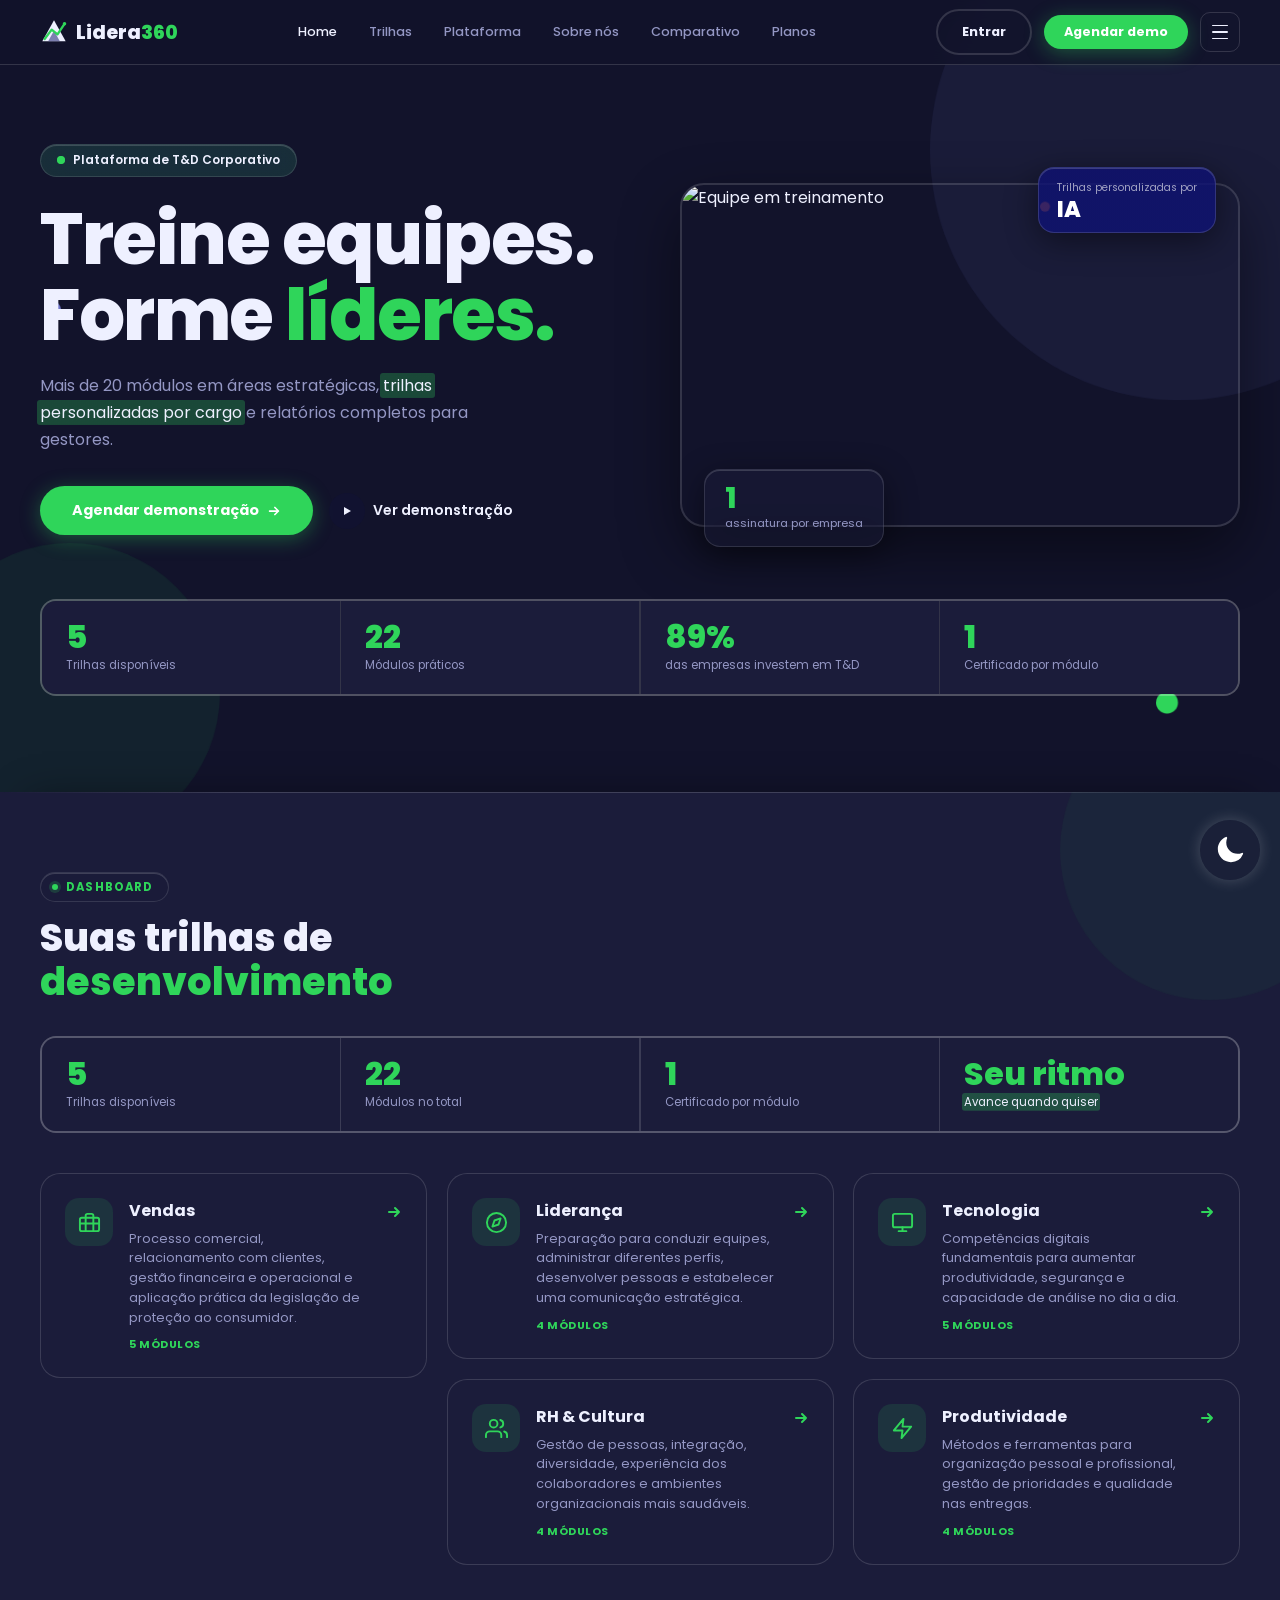
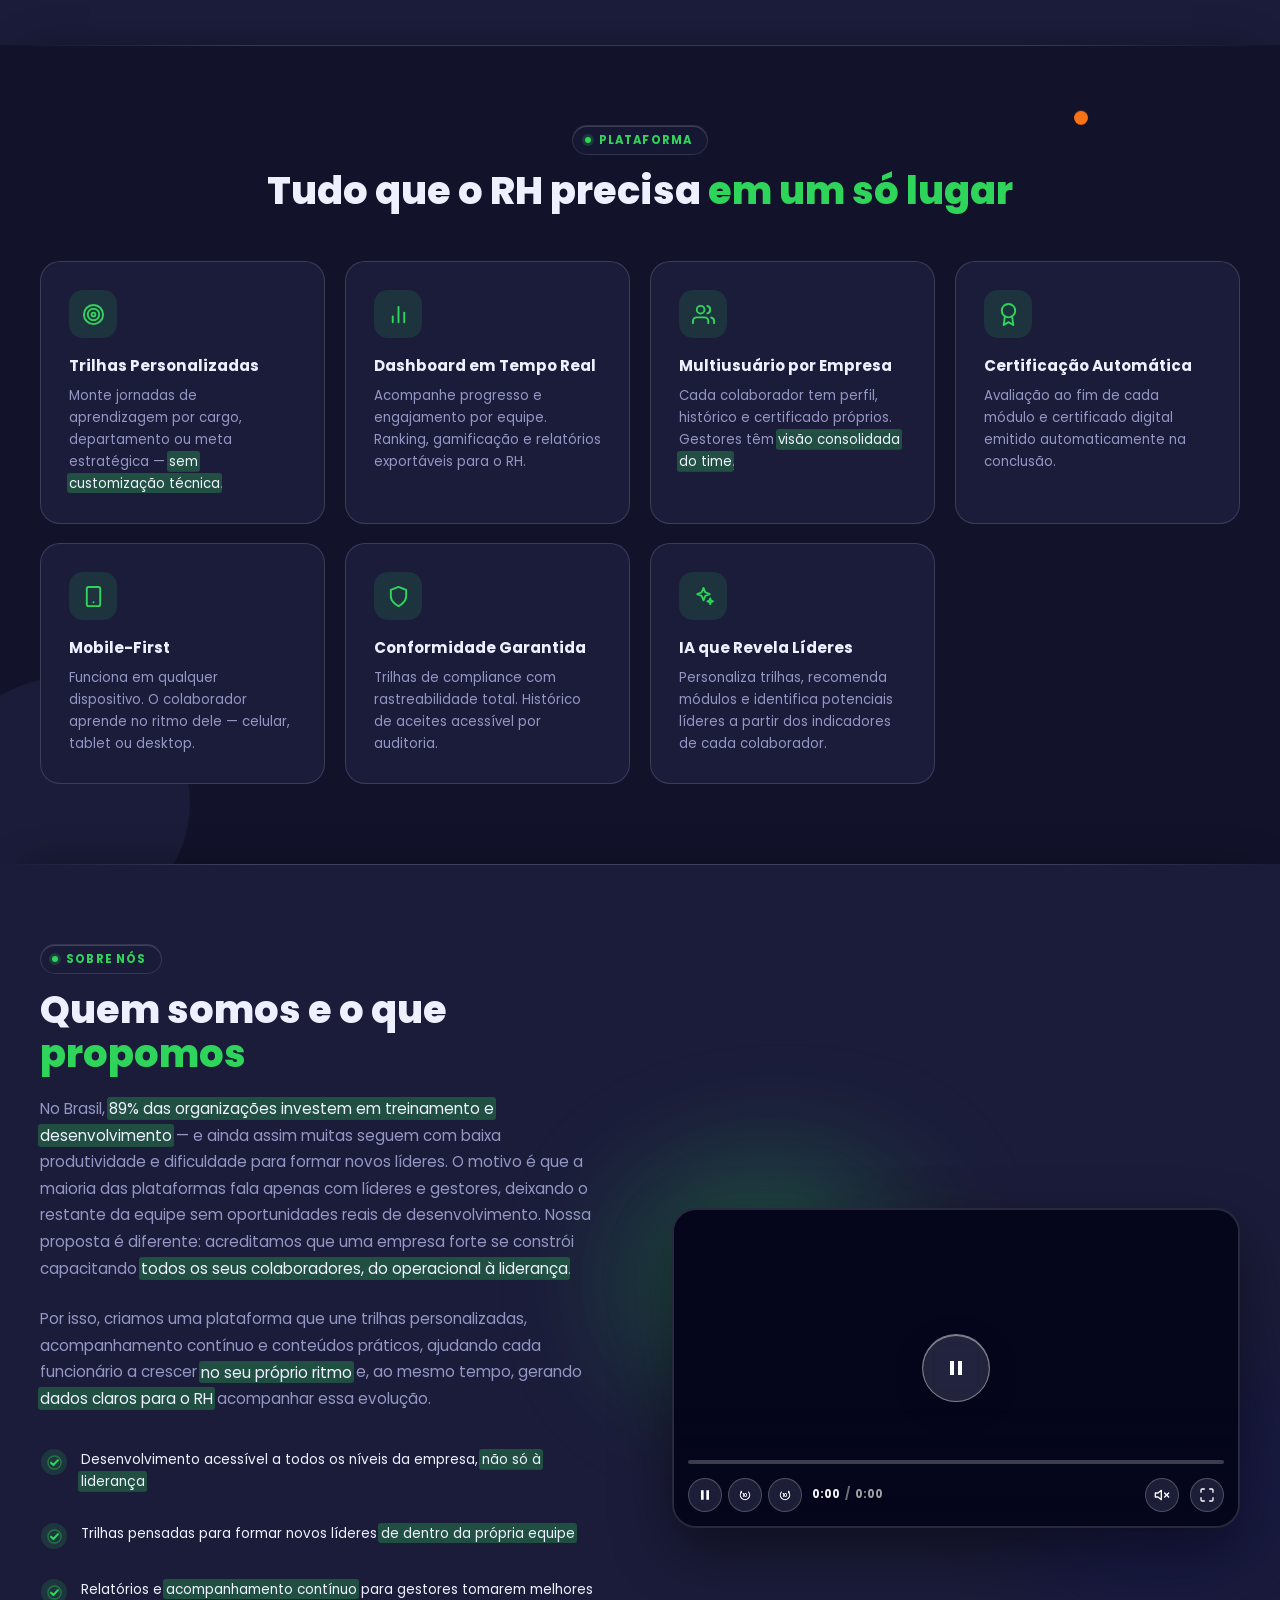
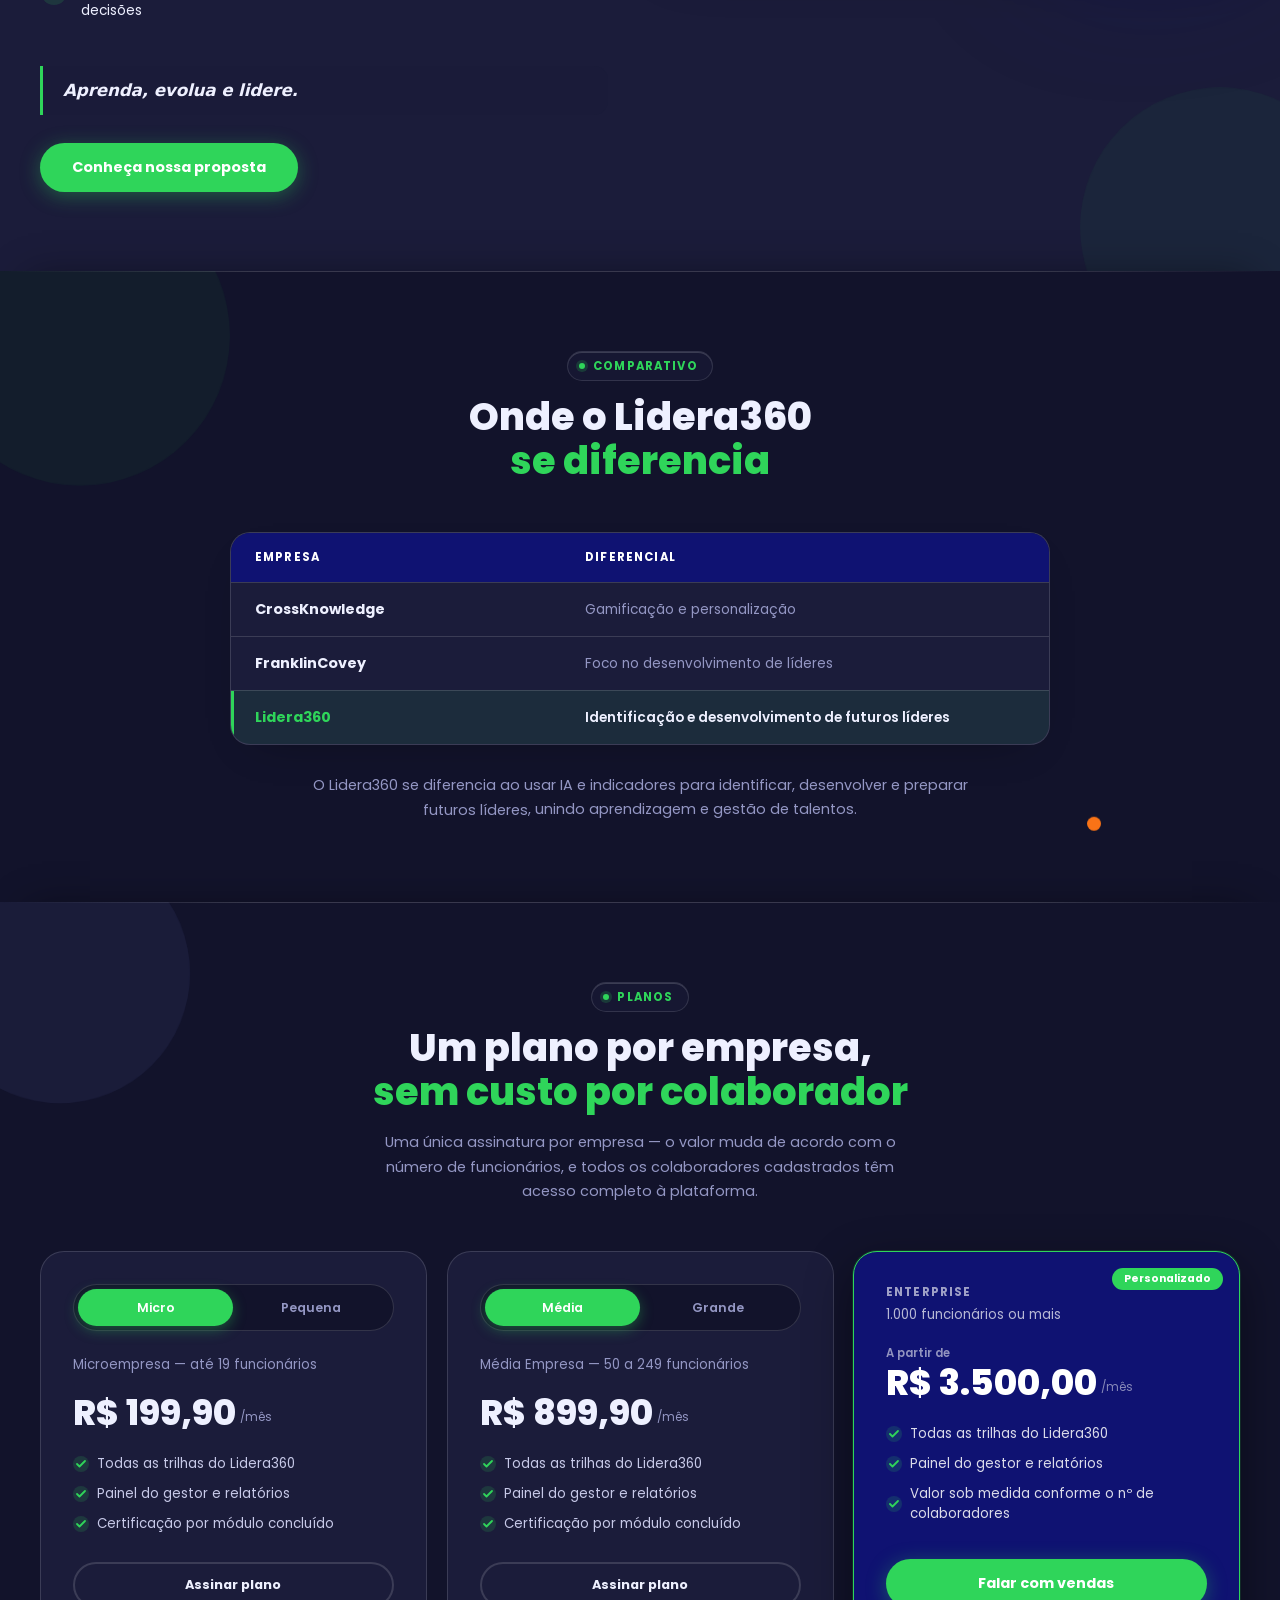
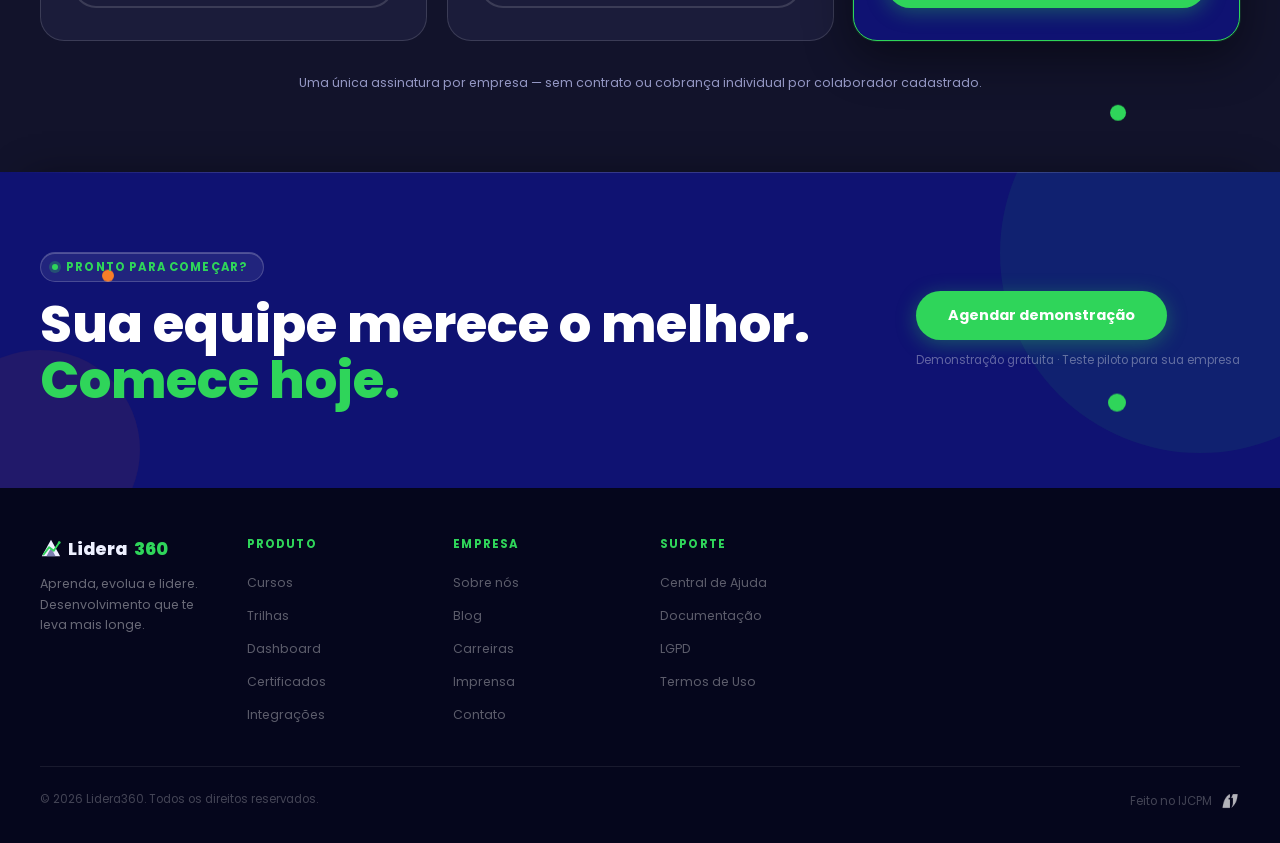
==== commit 81ecdbaf: "big changes + leitura dos arquivos + design entre sessoes" ====
--- a/index.html
+++ b/index.html
@@ -70,6 +70,18 @@
       --ink:    var(--navy);
       /* fundo translúcido usado no efeito "glass" do feature-card no hover */
       --glass-bg: rgba(251,247,237,.55);
+      /* borda e brilho do vidro, pra não repetir os mesmos rgba soltos
+         em cada componente que usa blur */
+      --glass-stroke: rgba(15,18,114,.10);
+      --glass-sheen:  rgba(255,255,255,.55);
+      /* sombra "de superfície": usada nos cards que levitam sobre o
+         fundo. No claro é o navy; no escuro vira preto puro, porque
+         sombra colorida sobre fundo escuro só suja a cor. */
+      --shadow-lift: rgba(15,18,114,.15);
+      /* cores das bolinhas decorativas do fundo. As de navy precisavam
+         de token próprio: no tema escuro, navy sobre #12132b some. */
+      --circle-navy:     rgba(15,18,114,.04);
+      --circle-navy-dot: #0f1272;
     }
 
     /* ── dark theme tokens ───────────────────────────
@@ -83,6 +95,11 @@
       --navyd:  #05061c;
       --ink:    #eef0ff;
       --glass-bg: rgba(27,28,58,.55);
+      --glass-stroke: rgba(255,255,255,.12);
+      --glass-sheen:  rgba(255,255,255,.16);
+      --shadow-lift:  rgba(0,0,0,.45);
+      --circle-navy:     rgba(143,150,255,.07);
+      --circle-navy-dot: #6f75c9;
     }
     @media (prefers-color-scheme: dark) {
       html.theme-auto {
@@ -93,6 +110,11 @@
         --navyd:  #05061c;
         --ink:    #eef0ff;
         --glass-bg: rgba(27,28,58,.55);
+        --glass-stroke: rgba(255,255,255,.12);
+        --glass-sheen:  rgba(255,255,255,.16);
+        --shadow-lift:  rgba(0,0,0,.45);
+        --circle-navy:     rgba(143,150,255,.07);
+        --circle-navy-dot: #6f75c9;
       }
     }
 
@@ -114,10 +136,43 @@
     @media(min-width:769px){ .hide-mobile{ display:flex; } }
 
     /* ── decorative circles ─────────────────────────── */
+    /* ── bolinhas decorativas do fundo ────────────────────
+       Antes eram 100% estáticas. Agora cada uma deriva no seu próprio
+       caminho (três variantes com durações que não fecham ciclo juntas,
+       pra nunca sincronizarem) e ainda ganha profundidade no scroll.
+
+       O scroll escreve a propriedade `translate`, e não `transform`:
+       são propriedades DIFERENTES, então o parallax do JS e a animação
+       de deriva daqui se compõem em vez de uma sobrescrever a outra —
+       que é o que aconteceria se as duas disputassem `transform`. */
     .circle {
       position:absolute;
       border-radius:50%;
       pointer-events:none;
+      will-change:transform;
+      animation:circleDriftA 26s ease-in-out infinite;
+    }
+    .circle.drift-b { animation-name:circleDriftB; animation-duration:33s; }
+    .circle.drift-c { animation-name:circleDriftC; animation-duration:41s; }
+
+    @keyframes circleDriftA {
+      0%, 100% { transform:translate(0,0)        scale(1);    }
+      33%      { transform:translate(20px,-24px) scale(1.07); }
+      66%      { transform:translate(-15px,13px) scale(.95);  }
+    }
+    @keyframes circleDriftB {
+      0%, 100% { transform:translate(0,0)        scale(1);    }
+      40%      { transform:translate(-26px,18px) scale(1.09); }
+      70%      { transform:translate(13px,-20px) scale(.93);  }
+    }
+    @keyframes circleDriftC {
+      0%, 100% { transform:translate(0,0)        scale(1);    }
+      25%      { transform:translate(16px,22px)  scale(.94);  }
+      60%      { transform:translate(-22px,-15px) scale(1.08); }
+    }
+
+    @media (prefers-reduced-motion: reduce) {
+      .circle { animation:none; translate:none !important; }
     }
 
     /* ── buttons ────────────────────────────────────── */
@@ -634,13 +689,37 @@
     }
     @media(min-width:769px){ .hero{ padding:9rem 0 6rem; } }
 
+    /* mesma pílula de vidro do .section-eyebrow, só que com o tint
+       verde por cima do blur (é o selo principal da página) */
     .hero-badge {
       display:inline-flex; align-items:center; gap:.5rem;
-      background:rgba(47,213,90,.12); border-radius:50px;
-      padding:.35rem 1rem; margin-bottom:1.5rem;
+      border-radius:50px;
+      background:linear-gradient(rgba(47,213,90,.12), rgba(47,213,90,.12)), var(--glass-bg);
+      border:1px solid var(--glass-stroke);
+      backdrop-filter:blur(12px) saturate(150%);
+      -webkit-backdrop-filter:blur(12px) saturate(150%);
+      box-shadow:inset 0 1px 0 var(--glass-sheen);
+      padding:.4rem 1rem; margin-bottom:1.5rem;
       font-size:.75rem; font-weight:600; color:var(--ink);
     }
-    .badge-dot { width:8px; height:8px; border-radius:50%; background:var(--green); display:inline-block; }
+    .badge-dot {
+      width:8px; height:8px; border-radius:50%;
+      background:var(--green); display:inline-block; flex-shrink:0;
+      position:relative;
+    }
+    /* anel que pulsa devagar — sinal de "ao vivo" no selo do hero */
+    .badge-dot::after {
+      content:""; position:absolute; inset:0;
+      border-radius:50%; border:1.5px solid var(--green);
+      animation:badgeDotPulse 2.8s cubic-bezier(.2,.6,.3,1) infinite;
+    }
+    @keyframes badgeDotPulse {
+      0%   { opacity:.6; transform:scale(1); }
+      100% { opacity:0;  transform:scale(2.6); }
+    }
+    @media (prefers-reduced-motion: reduce) {
+      .badge-dot::after { animation:none; opacity:0; }
+    }
 
     .hero-title {
       font-size:clamp(2.4rem,6vw,4.5rem);
@@ -675,19 +754,45 @@
     }
     .hero-img-wrap {
       border-radius:24px; overflow:hidden;
-      box-shadow:0 24px 60px rgba(15,18,114,.15);
+      box-shadow:0 24px 60px var(--shadow-lift);
       border:2px solid var(--border);
     }
     .hero-img { width:100%; height:340px; object-fit:cover; display:block; }
 
+    /* as pílulas flutuam SOBRE a foto do hero — vidro de verdade aqui
+       vale a pena, porque tem imagem por baixo pra ser borrada (é o
+       caso em que backdrop-filter realmente aparece). Também passaram
+       a flutuar de leve, cada uma no seu ritmo. */
     .hero-pill {
       position:absolute;
-      background:var(--white); border-radius:16px;
-      box-shadow:0 8px 32px rgba(15,18,114,.15);
-      border:1px solid var(--border);
-    }
-    .hero-pill-1 { bottom:-20px; left:24px; padding:.875rem 1.25rem; }
-    .hero-pill-2 { top:-16px;    right:24px; padding:.75rem 1.125rem; background:var(--navy); border-color:transparent; }
+      border-radius:16px;
+      background:var(--glass-bg);
+      border:1px solid var(--glass-stroke);
+      backdrop-filter:blur(16px) saturate(160%);
+      -webkit-backdrop-filter:blur(16px) saturate(160%);
+      box-shadow:0 8px 32px var(--shadow-lift),
+                 inset 0 1px 0 var(--glass-sheen);
+      will-change:transform;
+    }
+    .hero-pill-1 {
+      bottom:-20px; left:24px; padding:.875rem 1.25rem;
+      animation:pillFloat 7s ease-in-out infinite;
+    }
+    .hero-pill-2 {
+      top:-16px; right:24px; padding:.75rem 1.125rem;
+      background:linear-gradient(rgba(15,18,114,.82), rgba(15,18,114,.82));
+      border-color:rgba(255,255,255,.14);
+      box-shadow:0 8px 32px var(--shadow-lift),
+                 inset 0 1px 0 rgba(255,255,255,.18);
+      animation:pillFloat 9s ease-in-out infinite reverse;
+    }
+    @keyframes pillFloat {
+      0%, 100% { transform:translateY(0); }
+      50%      { transform:translateY(-7px); }
+    }
+    @media (prefers-reduced-motion: reduce) {
+      .hero-pill-1, .hero-pill-2 { animation:none; }
+    }
 
     .pill-val  { font-size:1.8rem; font-weight:800; color:var(--green); line-height:1; }
     .pill-val2 { font-size:1.4rem; font-weight:800; color:#fff; line-height:1; }
@@ -720,7 +825,29 @@
     /* ── courses ─────────────────────────────────────── */
     .courses-section { background:var(--white); padding:5rem 0; position:relative; overflow:hidden; }
 
-    .section-eyebrow { font-size:.72rem; font-weight:600; letter-spacing:.1em; text-transform:uppercase; color:var(--green); margin-bottom:.5rem; }
+    /* o eyebrow deixou de ser texto solto e virou uma pílula de vidro
+       com o mesmo ponto verde do .hero-badge — assim TODA seção abre
+       com a mesma assinatura visual, em vez de o hero ter um selo
+       bonito e o resto do site um textinho em caixa alta. */
+    .section-eyebrow {
+      display:inline-flex; align-items:center; gap:.5rem;
+      padding:.35rem .9rem .35rem .7rem;
+      border-radius:50px;
+      background:var(--glass-bg);
+      border:1px solid var(--glass-stroke);
+      backdrop-filter:blur(12px) saturate(150%);
+      -webkit-backdrop-filter:blur(12px) saturate(150%);
+      box-shadow:inset 0 1px 0 var(--glass-sheen);
+      font-size:.72rem; font-weight:700; letter-spacing:.1em;
+      text-transform:uppercase; color:var(--green);
+      margin-bottom:.85rem;
+    }
+    .section-eyebrow::before {
+      content:""; flex-shrink:0;
+      width:6px; height:6px; border-radius:50%;
+      background:var(--green);
+      box-shadow:0 0 0 3px rgba(47,213,90,.18);
+    }
 
     .section-title {
       font-size:clamp(1.6rem,3.5vw,2.4rem);
@@ -1075,6 +1202,20 @@
       .about-list li:hover { transform:none; }
     }
 
+    /* assinatura do projeto, tratada como citação de destaque (é assim
+       que ela aparece no slide 4 da apresentação) */
+    .about-slogan {
+      margin:0 0 1.75rem;
+      padding:.9rem 1.25rem;
+      border-radius:0 14px 14px 0;
+      border-left:3px solid var(--green);
+      background:var(--glass-bg);
+      backdrop-filter:blur(12px) saturate(150%);
+      -webkit-backdrop-filter:blur(12px) saturate(150%);
+      font-size:1.05rem; font-weight:700; font-style:italic;
+      color:var(--ink); letter-spacing:-.01em;
+    }
+
     .about-video-frame {
       position:relative;
       isolation:isolate;
@@ -1125,14 +1266,288 @@
       position:relative; width:100%;
       aspect-ratio:16/9;
       border-radius:24px; overflow:hidden;
-      box-shadow:0 24px 60px rgba(15,18,114,.15);
+      box-shadow:0 24px 60px var(--shadow-lift);
       border:2px solid var(--border);
       background:var(--navyd);
     }
-    .about-video-wrap iframe {
+    .about-video-wrap video {
       position:absolute; inset:0;
       width:100%; height:100%;
+      /* contain (e não cover): o arquivo vem do celular, então a
+         proporção pode não ser 16/9 — assim nada é cortado, e a sobra
+         fica no navy do fundo, como se fosse moldura */
+      object-fit:contain;
       border:none; display:block;
+      cursor:pointer;
+    }
+
+    /* escurece levemente o vídeo enquanto pausado, pra garantir contraste
+       do botão de play em cima de qualquer frame claro — some assim que
+       o vídeo começa a tocar */
+    .about-video-scrim {
+      position:absolute; inset:0;
+      background:radial-gradient(circle at center, rgba(9,11,82,.35), rgba(9,11,82,0) 65%);
+      opacity:1; transition:opacity .35s ease;
+      pointer-events:none;
+    }
+    .about-video-wrap.is-playing .about-video-scrim { opacity:0; }
+
+    /* ── botão de play/pause do vídeo — mesmo botão usado no placeholder
+       de vídeo dos módulos no dash (.module-video-toggle), copiado aqui
+       pra manter a assinatura visual unilateral entre as duas páginas.
+       Só a posição muda: lá ele fica centralizado por flex no
+       placeholder; aqui é posicionado absoluto por cima do vídeo real. */
+    .module-video-toggle {
+      width:68px; height:68px; border-radius:50%;
+      background:rgba(255,255,255,.12);
+      border:1px solid rgba(255,255,255,.42);
+      backdrop-filter:blur(10px) saturate(140%);
+      -webkit-backdrop-filter:blur(10px) saturate(140%);
+      display:grid; place-items:center;
+      color:#fff; position:relative; z-index:1;
+      box-shadow:0 8px 28px rgba(0,0,0,.28),
+                 inset 0 1px 0 rgba(255,255,255,.45);
+      transition:background-color .3s ease, border-color .3s ease,
+                 box-shadow .3s ease, transform .3s cubic-bezier(.34,1.56,.64,1);
+    }
+    .module-video-toggle:hover {
+      background:rgba(255,255,255,.22);
+      border-color:#fff;
+      transform:scale(1.08);
+      box-shadow:0 12px 34px rgba(0,0,0,.34),
+                 0 0 0 6px rgba(47,213,90,.18),
+                 inset 0 1px 0 rgba(255,255,255,.55);
+    }
+    .module-video-toggle:active { transform:scale(.94); }
+    .module-video-toggle svg {
+      grid-area:1 / 1;
+      width:24px; height:24px;
+      transition:opacity .25s ease, transform .3s cubic-bezier(.34,1.56,.64,1);
+    }
+    .module-video-toggle .icon-play  { transform:translateX(2px); }
+    .module-video-toggle .icon-pause { opacity:0; transform:scale(.6); }
+    .module-video-toggle.is-playing .icon-play  { opacity:0; transform:scale(.6); }
+    .module-video-toggle.is-playing .icon-pause { opacity:1; transform:scale(1); }
+    .module-video-toggle::before,
+    .module-video-toggle::after {
+      content:"";
+      position:absolute; inset:0;
+      border-radius:50%;
+      border:1.5px solid rgba(255,255,255,.5);
+      pointer-events:none;
+      animation:videoPulseRing 2.6s cubic-bezier(.2,.6,.3,1) infinite;
+    }
+    .module-video-toggle::after { animation-delay:1.3s; }
+    .module-video-toggle.is-playing::before,
+    .module-video-toggle.is-playing::after { animation:none; opacity:0; }
+    @keyframes videoPulseRing {
+      0%   { opacity:.5; transform:scale(1);   }
+      100% { opacity:0;  transform:scale(1.9); }
+    }
+    @media (prefers-reduced-motion: reduce) {
+      .module-video-toggle::before,
+      .module-video-toggle::after { animation:none; opacity:0; }
+      .module-video-toggle:hover  { transform:none; }
+    }
+
+    /* posicionamento específico do botão aqui: centralizado por cima
+       do vídeo (mesma especificidade das regras acima, então por ordem
+       de declaração estas ganham) */
+    .about-video-toggle {
+      position:absolute; top:50%; left:50%; transform:translate(-50%,-50%);
+      z-index:2;
+    }
+    .about-video-toggle:hover { transform:translate(-50%,-50%) scale(1.08); }
+    .about-video-toggle:active { transform:translate(-50%,-50%) scale(.94); }
+    /* acrescenta opacity à transição herdada, pra ele poder sumir junto
+       com a barra de controles durante a reprodução */
+    .about-video-toggle {
+      transition:opacity .3s ease, background-color .3s ease, border-color .3s ease,
+                 box-shadow .3s ease, transform .3s cubic-bezier(.34,1.56,.64,1);
+    }
+
+    /* ── barra de controles do player ──────────────────────────────
+       Mesma linguagem de vidro do botão central (blur + borda fina +
+       verde da marca no progresso). Fica sempre visível com o vídeo
+       pausado; durante a reprodução aparece no hover/foco e some
+       sozinha depois de alguns segundos parada — junto com o botão
+       central, pra não tampar o vídeo. */
+    .about-video-controls {
+      position:absolute; left:0; right:0; bottom:0;
+      z-index:3;
+      padding:2.75rem .85rem .85rem;
+      display:flex; flex-direction:column; gap:.5rem;
+      /* degradê garante leitura dos controles sobre qualquer frame */
+      background:linear-gradient(to top,
+                 rgba(5,6,28,.85) 0%, rgba(5,6,28,.5) 45%, rgba(5,6,28,0) 100%);
+      transition:opacity .3s ease, transform .3s ease;
+    }
+    .about-video-wrap.is-playing:not(.controls-visible) .about-video-controls {
+      opacity:0; transform:translateY(10px); pointer-events:none;
+    }
+    .about-video-wrap.is-playing:not(.controls-visible) .about-video-toggle {
+      opacity:0; pointer-events:none; transform:translate(-50%,-50%) scale(.9);
+    }
+    .about-video-wrap.is-playing:not(.controls-visible) video { cursor:none; }
+
+    /* ── barra de progresso (o "timestamp" pra ir e voltar) ───────── */
+    .about-progress {
+      position:relative;
+      height:16px;          /* área de clique/arraste confortável */
+      display:flex; align-items:center;
+      cursor:pointer;
+      touch-action:none;    /* deixa arrastar no toque sem rolar a página */
+    }
+    /* o contorno verde de foco vem da regra global de acessibilidade lá
+       do topo do CSS; aqui só arredondamos pra ele acompanhar a pílula */
+    .about-progress:focus-visible { border-radius:50px; outline-offset:4px; }
+    .about-progress-track {
+      position:relative; width:100%; height:4px;
+      border-radius:50px; overflow:hidden;
+      background:rgba(255,255,255,.22);
+      transition:height .2s ease;
+    }
+    .about-progress:hover .about-progress-track,
+    .about-progress:focus-visible .about-progress-track,
+    .about-progress.is-scrubbing .about-progress-track { height:6px; }
+    .about-progress-buffered,
+    .about-progress-fill {
+      position:absolute; left:0; top:0; bottom:0;
+      border-radius:50px; width:0;
+    }
+    .about-progress-buffered { background:rgba(255,255,255,.28); }
+    .about-progress-fill {
+      background:var(--green);
+      box-shadow:0 0 10px rgba(47,213,90,.55);
+    }
+    /* a bolinha vive FORA do track (que tem overflow:hidden) pra não
+       ser cortada nas pontas */
+    .about-progress-thumb {
+      position:absolute; top:50%; left:0;
+      width:12px; height:12px; border-radius:50%;
+      background:#fff; pointer-events:none;
+      box-shadow:0 2px 8px rgba(0,0,0,.45), 0 0 0 4px rgba(47,213,90,.25);
+      transform:translate(-50%,-50%) scale(0);
+      transition:transform .2s cubic-bezier(.34,1.56,.64,1);
+    }
+    .about-progress:hover .about-progress-thumb,
+    .about-progress:focus-visible .about-progress-thumb,
+    .about-progress.is-scrubbing .about-progress-thumb { transform:translate(-50%,-50%) scale(1); }
+    /* etiqueta com o tempo do ponto sob o cursor */
+    .about-progress-tip {
+      position:absolute; bottom:calc(100% + 4px); left:0;
+      transform:translateX(-50%);
+      padding:.2rem .45rem; border-radius:7px;
+      font-size:.68rem; font-weight:700; color:#fff;
+      font-variant-numeric:tabular-nums;
+      background:rgba(5,6,28,.85);
+      border:1px solid rgba(255,255,255,.18);
+      backdrop-filter:blur(6px); -webkit-backdrop-filter:blur(6px);
+      white-space:nowrap; pointer-events:none;
+      opacity:0; transition:opacity .18s ease;
+    }
+    .about-progress:hover .about-progress-tip,
+    .about-progress.is-scrubbing .about-progress-tip { opacity:1; }
+
+    /* ── linha de botões ─────────────────────────────────────────── */
+    .about-controls-row { display:flex; align-items:center; gap:.4rem; color:#fff; }
+    .about-controls-spacer { flex:1; }
+
+    .about-ctrl {
+      width:34px; height:34px; border-radius:50%;
+      display:grid; place-items:center;
+      flex-shrink:0; color:#fff;
+      background:rgba(255,255,255,.10);
+      border:1px solid rgba(255,255,255,.22);
+      backdrop-filter:blur(8px) saturate(140%);
+      -webkit-backdrop-filter:blur(8px) saturate(140%);
+      transition:background-color .25s ease, border-color .25s ease,
+                 transform .25s cubic-bezier(.34,1.56,.64,1);
+    }
+    .about-ctrl:hover {
+      background:rgba(255,255,255,.22);
+      border-color:rgba(255,255,255,.55);
+      transform:scale(1.1);
+    }
+    .about-ctrl:active { transform:scale(.92); }
+    .about-ctrl svg {
+      grid-area:1 / 1; width:16px; height:16px;
+      transition:opacity .25s ease, transform .25s cubic-bezier(.34,1.56,.64,1);
+    }
+    /* cross-fade dos pares de ícone (mesma técnica do botão central) */
+    .about-ctrl .icon-play  { transform:translateX(1px); }
+    .about-ctrl .icon-pause,
+    .about-ctrl .icon-vol-off,
+    .about-ctrl .icon-fs-exit { opacity:0; transform:scale(.6); }
+    .about-ctrl.is-playing .icon-play { opacity:0; transform:scale(.6); }
+    .about-ctrl.is-playing .icon-pause { opacity:1; transform:scale(1); }
+    .about-ctrl.is-muted .icon-vol-on { opacity:0; transform:scale(.6); }
+    .about-ctrl.is-muted .icon-vol-off { opacity:1; transform:scale(1); }
+    .about-video-wrap.is-fullscreen .about-ctrl .icon-fs-enter { opacity:0; transform:scale(.6); }
+    .about-video-wrap.is-fullscreen .about-ctrl .icon-fs-exit  { opacity:1; transform:scale(1); }
+
+    /* ── tempo corrente / duração ────────────────────────────────── */
+    .about-time {
+      font-size:.72rem; font-weight:700;
+      color:rgba(255,255,255,.95);
+      font-variant-numeric:tabular-nums;
+      white-space:nowrap; margin-left:.2rem;
+      text-shadow:0 1px 3px rgba(0,0,0,.45);
+    }
+    .about-time .time-sep   { opacity:.45; margin:0 .18rem; }
+    .about-time .time-total { color:rgba(255,255,255,.62); }
+
+    /* ── volume: o slider abre no hover/foco do grupo ────────────── */
+    .about-volume { display:flex; align-items:center; gap:.3rem; }
+    .about-volume-slider {
+      --vol:100%;
+      -webkit-appearance:none; appearance:none;
+      width:0; opacity:0; height:4px;
+      border-radius:50px; cursor:pointer;
+      background:linear-gradient(to right, #fff var(--vol), rgba(255,255,255,.25) var(--vol));
+      transition:width .28s cubic-bezier(.34,1.56,.64,1), opacity .22s ease;
+    }
+    .about-volume:hover .about-volume-slider,
+    .about-volume:focus-within .about-volume-slider { width:68px; opacity:1; }
+    .about-volume-slider::-webkit-slider-thumb {
+      -webkit-appearance:none; appearance:none;
+      width:11px; height:11px; border-radius:50%;
+      background:#fff; border:none; cursor:pointer;
+      box-shadow:0 1px 4px rgba(0,0,0,.45);
+    }
+    .about-volume-slider::-moz-range-thumb {
+      width:11px; height:11px; border-radius:50%;
+      background:#fff; border:none; cursor:pointer;
+      box-shadow:0 1px 4px rgba(0,0,0,.45);
+    }
+
+    /* ── tela cheia ──────────────────────────────────────────────── */
+    .about-video-wrap:fullscreen {
+      aspect-ratio:auto; width:100%; height:100%;
+      border-radius:0; border:none;
+    }
+    .about-video-wrap:fullscreen video { object-fit:contain; }
+
+    @media (max-width:560px) {
+      .about-video-controls { padding:2.25rem .6rem .6rem; }
+      .about-ctrl { width:30px; height:30px; }
+      .about-ctrl svg { width:14px; height:14px; }
+      /* no celular a própria barra de progresso já cobre "ir e voltar",
+         e o slider de volume não funciona bem no toque */
+      .about-skip { display:none; }
+      .about-volume-slider { display:none; }
+      .about-time { font-size:.66rem; }
+    }
+
+    @media (prefers-reduced-motion: reduce) {
+      .about-video-controls,
+      .about-progress-track,
+      .about-progress-thumb,
+      .about-progress-tip,
+      .about-ctrl,
+      .about-ctrl svg,
+      .about-volume-slider { transition:none; }
+      .about-ctrl:hover { transform:none; }
     }
 
     /* pulse levinho, disparado via JS depois que o player termina de
@@ -1180,6 +1595,55 @@
       .about-video-frame.video-pulse::after { animation:none; }
     }
 
+    /* ── comparativo entre empresas (slide 7) ─────────────
+       Tabela feita com grid em vez de <table>: no celular as duas
+       colunas viram uma só, com o nome da empresa em cima e o
+       diferencial embaixo — coisa que <table> não faz sem gambiarra. */
+    .compare-section { background:var(--bg); padding:5rem 0; position:relative; overflow:hidden; }
+
+    .compare-table {
+      max-width:820px; margin:0 auto;
+      border:1.5px solid var(--border);
+      border-radius:20px; overflow:hidden;
+      background:var(--white);
+      box-shadow:0 16px 44px -28px var(--shadow-lift);
+    }
+    .compare-head, .compare-row {
+      display:grid; grid-template-columns:1fr 1.4fr;
+      gap:1rem; padding:1rem 1.5rem;
+      align-items:center;
+    }
+    .compare-head {
+      background:var(--navy); color:#fff;
+      font-size:.72rem; font-weight:700;
+      letter-spacing:.1em; text-transform:uppercase;
+    }
+    .compare-row { border-top:1px solid var(--border); transition:background-color .25s ease; }
+    .compare-row:hover { background:rgba(47,213,90,.05); }
+    .compare-name { font-weight:700; font-size:.9rem; color:var(--ink); }
+    .compare-diff { font-size:.85rem; line-height:1.55; color:var(--muted); }
+
+    /* a nossa linha ganha peso: fundo verde suave, barra na lateral e
+       o texto no tom cheio em vez do muted */
+    .compare-row.is-ours {
+      background:rgba(47,213,90,.09);
+      box-shadow:inset 3px 0 0 var(--green);
+    }
+    .compare-row.is-ours:hover { background:rgba(47,213,90,.13); }
+    .compare-row.is-ours .compare-name { color:var(--green); }
+    .compare-row.is-ours .compare-diff { color:var(--ink); font-weight:600; }
+
+    .compare-note {
+      max-width:680px; margin:1.75rem auto 0;
+      text-align:center; font-size:.9rem;
+      line-height:1.7; color:var(--muted);
+    }
+
+    @media (max-width:560px) {
+      .compare-head { display:none; }  /* sem 2 colunas, o cabeçalho perde sentido */
+      .compare-row { grid-template-columns:1fr; gap:.3rem; padding:1rem 1.25rem; }
+    }
+
     /* ── testimonials ────────────────────────────────── */
     .testimonials-section { background:var(--white); padding:5rem 0; }
     .testimonials-grid { display:grid; gap:1.25rem; grid-template-columns:repeat(auto-fill,minmax(280px,1fr)); margin-top:2.5rem; }
@@ -1208,7 +1672,8 @@
     .plan-card.highlight {
       background:var(--navy);
       border-color:var(--green);
-      box-shadow:0 16px 48px rgba(15,18,114,.25);
+      box-shadow:0 16px 48px var(--shadow-lift),
+                 0 0 0 1px rgba(47,213,90,.18);
     }
     /* glow verde que segue o mouse, atrás do conteúdo do card (mesma
        lógica do .feature-card / .trilha-card) */
@@ -1258,6 +1723,14 @@
     .plan-card.highlight .plan-desc { color:rgba(255,255,255,.7); }
     .plan-card:not(.highlight) .plan-desc { color:var(--muted); }
 
+    /* "A partir de" estava DENTRO do .plan-price (2.2rem): fazia o valor
+       quebrar em duas linhas e jogava o "/mês" pro canto. Virou um
+       rótulo pequeno acima, e o preço voltou a ser só o número. */
+    .plan-price-from {
+      font-size:.72rem; font-weight:600;
+      color:rgba(255,255,255,.55);
+      margin-bottom:.2rem;
+    }
     .plan-price-row { display:flex; align-items:flex-end; gap:4px; margin-bottom:1.5rem; }
     .plan-price { font-size:2.2rem; font-weight:800; line-height:1; }
     .plan-card.highlight .plan-price { color:#fff; }
@@ -1330,7 +1803,28 @@
       gap:2.5rem;
       position:relative; z-index:1;
     }
-    .cta-eyebrow { font-size:.72rem; font-weight:600; letter-spacing:.1em; text-transform:uppercase; color:var(--green); margin-bottom:.75rem; }
+    /* mesma pílula das outras seções, só que calibrada pro navy: o
+       vidro aqui é branco translúcido, não o --glass-bg (que é claro
+       no tema claro e sumiria sobre o fundo escuro do banner) */
+    .cta-eyebrow {
+      display:inline-flex; align-items:center; gap:.5rem;
+      padding:.35rem .9rem .35rem .7rem;
+      border-radius:50px;
+      background:rgba(255,255,255,.08);
+      border:1px solid rgba(255,255,255,.18);
+      backdrop-filter:blur(12px) saturate(150%);
+      -webkit-backdrop-filter:blur(12px) saturate(150%);
+      box-shadow:inset 0 1px 0 rgba(255,255,255,.22);
+      font-size:.72rem; font-weight:700; letter-spacing:.1em;
+      text-transform:uppercase; color:var(--green);
+      margin-bottom:.85rem;
+    }
+    .cta-eyebrow::before {
+      content:""; flex-shrink:0;
+      width:6px; height:6px; border-radius:50%;
+      background:var(--green);
+      box-shadow:0 0 0 3px rgba(47,213,90,.25);
+    }
     .cta-title { font-size:clamp(1.8rem,4vw,3.2rem); font-weight:800; color:#fff; line-height:1.1; }
     .cta-title .accent { color:var(--green); }
     .cta-actions { display:flex; flex-direction:column; gap:.75rem; align-items:flex-start; }
@@ -1385,9 +1879,46 @@
     }
 
     /* smooth cross-fade on theme switch for surfaces without their own transition */
-    .nav, footer, .modal-box, .stat-cell,
-    .courses-section, .features-section, .testimonials-section, .pricing-section {
+    .nav, footer, .modal-box, .stat-cell, .compare-table, .compare-row,
+    .courses-section, .features-section, .testimonials-section,
+    .compare-section, .pricing-section {
       transition: background-color .35s ease, color .35s ease, border-color .35s ease;
+    }
+
+    /* ── costura entre seções ──────────────────────────────
+       Antes uma seção encostava na outra e a troca de fundo era um
+       corte seco. Agora cada seção projeta uma sombra suave PRA CIMA,
+       sobre a anterior, e ganha um fio de luz na borda de cima — o
+       mesmo par sombra+brilho que dá volume aos cards. O resultado é
+       que as seções passam a se ler como painéis empilhados, com
+       profundidade, em vez de faixas coladas.
+
+       O ::before é o fio de luz; a sombra vai no box-shadow da própria
+       seção (spread negativo pra ela só "vazar" pra cima). */
+    .courses-section, .features-section, .about-section,
+    .compare-section, .pricing-section, .cta-section {
+      box-shadow:0 -20px 40px -28px var(--shadow-lift);
+    }
+    .courses-section::before, .features-section::before,
+    .about-section::before, .compare-section::before,
+    .pricing-section::before, .cta-section::before {
+      content:"";
+      position:absolute; top:0; left:0; right:0; height:1px;
+      background:linear-gradient(90deg,
+                 transparent, var(--glass-sheen) 20%,
+                 var(--glass-sheen) 80%, transparent);
+      pointer-events:none; z-index:2;
+    }
+
+    /* fio de progresso de leitura, criado pelo JS no fim do body */
+    .scroll-progress {
+      position:fixed; top:0; left:0;
+      width:100%; height:2px;
+      transform:scaleX(0); transform-origin:left center;
+      background:linear-gradient(90deg, var(--green), #7ef0a0);
+      box-shadow:0 0 12px rgba(47,213,90,.55);
+      z-index:42; pointer-events:none;
+      will-change:transform;
     }
 
     /* ── floating theme-toggle button (injected by themeSwitch.js) ──
@@ -1441,6 +1972,55 @@
 
     @media (prefers-reduced-motion: reduce) {
       [data-reveal] { opacity: 1 !important; transform: none !important; transition: none !important; }
+    }
+
+    /* ── marca-texto fixo ──────────────────────────────
+       Mesma caneta verde do marca-texto da seleção (script no fim do
+       body), só que permanente e em trechos escolhidos a dedo pra
+       ressaltar a qualidade principal de cada seção.
+
+       O traço é um background-image que cresce de 0% a 100% da largura
+       — e não um ::before — então o texto fica naturalmente por cima,
+       sem z-index nem stacking context pra administrar, e o
+       box-decoration-break faz o traço quebrar junto com a linha.
+
+       Quem liga é o JS no fim do body: ele espera o surgimento
+       (data-reveal) do bloco terminar antes de "passar a caneta". */
+    mark.ink {
+      background-color:transparent;   /* mata o amarelo padrão do <mark> */
+      color:inherit;
+      background-image:linear-gradient(rgba(47,213,90,.42), rgba(47,213,90,.42));
+      background-repeat:no-repeat;
+      background-position:left center;
+      background-size:0% 100%;
+      border-radius:3px;
+      padding:.06em .16em;
+      margin:0 -.16em;                /* devolve o padding, pro texto não "abrir" */
+      box-decoration-break:clone;
+      -webkit-box-decoration-break:clone;
+      /* color entra na transição junto com o traço: no tema escuro o
+         texto clareia no mesmo ritmo em que a caneta passa */
+      transition:background-size .55s cubic-bezier(.16,1,.3,1), color .55s ease;
+    }
+    mark.ink.is-inked { background-size:100% 100%; }
+
+    /* no tema escuro o traço é mais leve E o texto marcado clareia pro
+       --ink (#eef0ff) — o mesmo branco dos itens da .about-list em
+       "sobre nós". Só vale depois de pintado (.is-inked), senão o texto
+       ficaria branco antes da caneta chegar. */
+    html.theme-dark mark.ink {
+      background-image:linear-gradient(rgba(47,213,90,.28), rgba(47,213,90,.28));
+    }
+    html.theme-dark mark.ink.is-inked { color:var(--ink); }
+    @media (prefers-color-scheme: dark) {
+      html.theme-auto mark.ink {
+        background-image:linear-gradient(rgba(47,213,90,.28), rgba(47,213,90,.28));
+      }
+      html.theme-auto mark.ink.is-inked { color:var(--ink); }
+    }
+
+    @media (prefers-reduced-motion: reduce) {
+      mark.ink { transition:none; }
     }
   </style>
 </head>
@@ -1515,6 +2095,10 @@
       <div><p class="link-title">Sobre nós</p><p class="link-sub">Conheça o Lidera360</p></div>
       <svg class="arrow" width="16" height="16" viewBox="0 0 16 16" fill="none"><path d="M3 8h10M9 4l4 4-4 4" stroke="currentColor" stroke-width="2" stroke-linecap="round" stroke-linejoin="round"/></svg>
     </a>
+    <a href="#comparativo">
+      <div><p class="link-title">Comparativo</p><p class="link-sub">Como nos diferenciamos</p></div>
+      <svg class="arrow" width="16" height="16" viewBox="0 0 16 16" fill="none"><path d="M3 8h10M9 4l4 4-4 4" stroke="currentColor" stroke-width="2" stroke-linecap="round" stroke-linejoin="round"/></svg>
+    </a>
     <a href="#planos">
       <div><p class="link-title">Planos</p><p class="link-sub">Valores por porte de empresa</p></div>
       <svg class="arrow" width="16" height="16" viewBox="0 0 16 16" fill="none"><path d="M3 8h10M9 4l4 4-4 4" stroke="currentColor" stroke-width="2" stroke-linecap="round" stroke-linejoin="round"/></svg>
@@ -1523,8 +2107,8 @@
 
   <div class="menu-footer">
     <button class="btn-outline full" id="menuLoginBtn">Entrar na plataforma</button>
-    <button class="btn-green full" onclick="closeMenu()">Começar Grátis — 14 dias</button>
-    <p class="menu-note">Sem cartão de crédito</p>
+    <button class="btn-green full" onclick="closeMenu()">Agendar demonstração</button>
+    <p class="menu-note">Demonstração gratuita para sua empresa</p>
   </div>
 </div>
 
@@ -1612,12 +2196,13 @@
       <a href="#trilhas">Trilhas</a>
       <a href="#plataforma">Plataforma</a>
       <a href="#sobre">Sobre nós</a>
+      <a href="#comparativo">Comparativo</a>
       <a href="#planos">Planos</a>
     </nav>
 
     <div class="nav-actions">
       <button class="btn-outline hide-mobile" id="navLoginBtn">Entrar</button>
-      <a href="#" class="btn-green hide-mobile" style="font-size:.8rem;padding:.5rem 1.25rem;">Começar Grátis</a>
+      <a href="#" class="btn-green hide-mobile" style="font-size:.8rem;padding:.5rem 1.25rem;">Agendar demo</a>
       <button class="hamburger" id="hamburger" aria-label="Menu">
         <span class="bar1"></span>
         <span class="bar2"></span>
@@ -1630,9 +2215,12 @@
 <!-- ── Hero ───────────────────────────────────────── -->
 <section class="hero" id="home">
   <!-- bg decoration -->
-  <div class="circle" style="width:500px;height:500px;background:rgba(15,18,114,.04);top:-100px;right:-150px;"></div>
+  <div class="circle" style="width:500px;height:500px;background:var(--circle-navy);top:-100px;right:-150px;"></div>
   <div class="circle" style="width:300px;height:300px;background:rgba(47,213,90,.08);bottom:-50px;left:-80px;"></div>
-  <div class="circle" style="width:16px;height:16px;background:#0f1272;top:120px;left:12%;"></div>
+  <!-- este ponto estava em top:120px/left:12%, ou seja, DENTRO da coluna
+       de conteúdo e logo acima do .hero-badge — lia como elemento solto,
+       não como decoração. Foi pra calha esquerda, ao lado do título. -->
+  <div class="circle" style="width:16px;height:16px;background:var(--circle-navy-dot);top:300px;left:3.5%;"></div>
   <div class="circle" style="width:10px;height:10px;background:#f97316;top:200px;right:18%;"></div>
   <div class="circle" style="width:22px;height:22px;background:#2fd55a;bottom:80px;right:8%;"></div>
 
@@ -1642,10 +2230,10 @@
       <div>
         <div class="hero-badge" data-reveal data-reveal-group="hero-left"><span class="badge-dot"></span>Plataforma de T&D Corporativo</div>
         <h1 class="hero-title" data-reveal data-reveal-group="hero-left">Treine equipes.<br>Forme <span class="accent">líderes.</span></h1>
-        <p class="hero-body" data-reveal data-reveal-group="hero-left">Mais de 400 cursos em áreas estratégicas, trilhas personalizadas por cargo e relatórios completos para gestores.</p>
+        <p class="hero-body" data-reveal data-reveal-group="hero-left">Mais de 20 módulos em áreas estratégicas, <mark class="ink">trilhas personalizadas por cargo</mark> e relatórios completos para gestores.</p>
         <div class="hero-ctas" data-reveal data-reveal-group="hero-left">
           <button class="btn-green" onclick="window.location='#'">
-            Testar 14 dias grátis
+            Agendar demonstração
             <svg width="14" height="14" viewBox="0 0 16 16" fill="none"><path d="M3 8h10M9 4l4 4-4 4" stroke="currentColor" stroke-width="2" stroke-linecap="round" stroke-linejoin="round"/></svg>
           </button>
           <a href="#sobre" class="demo-btn">
@@ -1661,13 +2249,18 @@
         <div class="hero-img-wrap">
           <img class="hero-img" src="https://images.unsplash.com/photo-1552664730-d307ca884978?w=800&h=520&fit=crop&auto=format" alt="Equipe em treinamento" loading="lazy"/>
         </div>
+        <!-- as pílulas traziam "94% taxa de conclusão média" e "+18 novos
+             cursos este mês" — métricas de uso que não constam em nenhum
+             documento e que o projeto (em prototipação) não teria como
+             ter. Trocadas pelo modelo comercial e pelo diferencial de IA,
+             ambos documentados. -->
         <div class="hero-pill hero-pill-1">
-          <p class="pill-val">94%</p>
-          <p class="pill-lbl">taxa de conclusão média</p>
+          <p class="pill-val">1</p>
+          <p class="pill-lbl">assinatura por empresa</p>
         </div>
         <div class="hero-pill hero-pill-2">
-          <p class="pill-lbl2">Novos cursos este mês</p>
-          <p class="pill-val2">+18</p>
+          <p class="pill-lbl2">Trilhas personalizadas por</p>
+          <p class="pill-val2">IA</p>
         </div>
       </div>
     </div>
@@ -1676,7 +2269,10 @@
     <div class="stats-bar" data-reveal>
       <div class="stat-cell" data-reveal="fade" data-reveal-group="hero-stats"><p class="stat-val" id="statTrilhasHero">0</p><p class="stat-lbl">Trilhas disponíveis</p></div>
       <div class="stat-cell" data-reveal="fade" data-reveal-group="hero-stats"><p class="stat-val" id="statModulosHero">0</p><p class="stat-lbl">Módulos práticos</p></div>
-      <div class="stat-cell" data-reveal="fade" data-reveal-group="hero-stats"><p class="stat-val">14 dias</p><p class="stat-lbl">Teste grátis, sem cartão</p></div>
+      <!-- "14 dias / teste grátis" não existe na documentação (ela prevê
+           demonstração gratuita e teste piloto). Trocado pelo dado de
+           mercado que fundamenta o projeto na apresentação e no ABNT. -->
+      <div class="stat-cell" data-reveal="fade" data-reveal-group="hero-stats"><p class="stat-val">89%</p><p class="stat-lbl">das empresas investem em T&amp;D</p></div>
       <div class="stat-cell" data-reveal="fade" data-reveal-group="hero-stats"><p class="stat-val">1</p><p class="stat-lbl">Certificado por módulo</p></div>
     </div>
   </div>
@@ -1698,7 +2294,7 @@
       <div class="stat-cell" data-reveal="fade" data-reveal-group="dash-stats"><p class="stat-val" id="statTrilhas">0</p><p class="stat-lbl">Trilhas disponíveis</p></div>
       <div class="stat-cell" data-reveal="fade" data-reveal-group="dash-stats"><p class="stat-val" id="statModulos">0</p><p class="stat-lbl">Módulos no total</p></div>
       <div class="stat-cell" data-reveal="fade" data-reveal-group="dash-stats"><p class="stat-val">1</p><p class="stat-lbl">Certificado por módulo</p></div>
-      <div class="stat-cell" data-reveal="fade" data-reveal-group="dash-stats"><p class="stat-val">Seu ritmo</p><p class="stat-lbl">Avance quando quiser</p></div>
+      <div class="stat-cell" data-reveal="fade" data-reveal-group="dash-stats"><p class="stat-val">Seu ritmo</p><p class="stat-lbl"><mark class="ink">Avance quando quiser</mark></p></div>
     </div>
 
     <div class="trilha-grid" id="trilhaGrid"></div>
@@ -1707,7 +2303,7 @@
 
 <!-- ── Features ───────────────────────────────────── -->
 <section class="features-section" id="plataforma">
-  <div class="circle" style="width:250px;height:250px;background:rgba(15,18,114,.04);bottom:-60px;left:-60px;"></div>
+  <div class="circle" style="width:250px;height:250px;background:var(--circle-navy);bottom:-60px;left:-60px;"></div>
   <div class="circle" style="width:14px;height:14px;background:#f97316;top:60px;right:15%;"></div>
   <div class="wrap" style="position:relative;z-index:1;">
     <div class="section-center" data-reveal>
@@ -1715,12 +2311,16 @@
       <h2 class="section-title">Tudo que o RH precisa <span class="accent">em um só lugar</span></h2>
     </div>
     <div class="features-grid">
-      <div class="feature-card" data-reveal data-reveal-group="features"><div class="feature-icon"><svg viewBox="0 0 24 24" fill="none" stroke="currentColor" stroke-width="2" stroke-linecap="round" stroke-linejoin="round"><circle cx="12" cy="12" r="10"/><circle cx="12" cy="12" r="6"/><circle cx="12" cy="12" r="2"/></svg></div><p class="feature-title">Trilhas Personalizadas</p><p class="feature-body">Monte jornadas de aprendizagem por cargo, departamento ou meta estratégica — sem customização técnica.</p></div>
-      <div class="feature-card" data-reveal data-reveal-group="features"><div class="feature-icon"><svg viewBox="0 0 24 24" fill="none" stroke="currentColor" stroke-width="2" stroke-linecap="round" stroke-linejoin="round"><line x1="18" y1="20" x2="18" y2="10"/><line x1="12" y1="20" x2="12" y2="4"/><line x1="6" y1="20" x2="6" y2="14"/></svg></div><p class="feature-title">Dashboard em Tempo Real</p><p class="feature-body">Acompanhe progresso e engajamento por equipe. Relatórios exportáveis para o RH e gestores.</p></div>
-      <div class="feature-card" data-reveal data-reveal-group="features"><div class="feature-icon"><svg viewBox="0 0 24 24" fill="none" stroke="currentColor" stroke-width="2" stroke-linecap="round" stroke-linejoin="round"><path d="M17 21v-2a4 4 0 0 0-4-4H5a4 4 0 0 0-4 4v2"/><circle cx="9" cy="7" r="4"/><path d="M23 21v-2a4 4 0 0 0-3-3.87"/><path d="M16 3.13a4 4 0 0 1 0 7.75"/></svg></div><p class="feature-title">Multiusuário por Empresa</p><p class="feature-body">Cada colaborador tem perfil, histórico e certificado próprios. Gestores têm visão consolidada do time.</p></div>
-      <div class="feature-card" data-reveal data-reveal-group="features"><div class="feature-icon"><svg viewBox="0 0 24 24" fill="none" stroke="currentColor" stroke-width="2" stroke-linecap="round" stroke-linejoin="round"><circle cx="12" cy="8" r="7"/><polyline points="8.21 13.89 7 23 12 20 17 23 15.79 13.88"/></svg></div><p class="feature-title">Certificação Automática</p><p class="feature-body">Certificados digitais gerados ao concluir trilhas. Válidos para comprovação interna e externa.</p></div>
-      <div class="feature-card" data-reveal data-reveal-group="features"><div class="feature-icon"><svg viewBox="0 0 24 24" fill="none" stroke="currentColor" stroke-width="2" stroke-linecap="round" stroke-linejoin="round"><rect x="5" y="2" width="14" height="20" rx="2" ry="2"/><line x1="12" y1="18" x2="12.01" y2="18"/></svg></div><p class="feature-title">Mobile-First</p><p class="feature-body">Funciona em qualquer dispositivo. O colaborador aprende no ritmo dele — celular, tablet ou desktop.</p></div>
+      <div class="feature-card" data-reveal data-reveal-group="features"><div class="feature-icon"><svg viewBox="0 0 24 24" fill="none" stroke="currentColor" stroke-width="2" stroke-linecap="round" stroke-linejoin="round"><circle cx="12" cy="12" r="10"/><circle cx="12" cy="12" r="6"/><circle cx="12" cy="12" r="2"/></svg></div><p class="feature-title">Trilhas Personalizadas</p><p class="feature-body">Monte jornadas de aprendizagem por cargo, departamento ou meta estratégica — <mark class="ink">sem customização técnica</mark>.</p></div>
+      <div class="feature-card" data-reveal data-reveal-group="features"><div class="feature-icon"><svg viewBox="0 0 24 24" fill="none" stroke="currentColor" stroke-width="2" stroke-linecap="round" stroke-linejoin="round"><line x1="18" y1="20" x2="18" y2="10"/><line x1="12" y1="20" x2="12" y2="4"/><line x1="6" y1="20" x2="6" y2="14"/></svg></div><p class="feature-title">Dashboard em Tempo Real</p><p class="feature-body">Acompanhe progresso e engajamento por equipe. Ranking, gamificação e relatórios exportáveis para o RH.</p></div>
+      <div class="feature-card" data-reveal data-reveal-group="features"><div class="feature-icon"><svg viewBox="0 0 24 24" fill="none" stroke="currentColor" stroke-width="2" stroke-linecap="round" stroke-linejoin="round"><path d="M17 21v-2a4 4 0 0 0-4-4H5a4 4 0 0 0-4 4v2"/><circle cx="9" cy="7" r="4"/><path d="M23 21v-2a4 4 0 0 0-3-3.87"/><path d="M16 3.13a4 4 0 0 1 0 7.75"/></svg></div><p class="feature-title">Multiusuário por Empresa</p><p class="feature-body">Cada colaborador tem perfil, histórico e certificado próprios. Gestores têm <mark class="ink">visão consolidada do time</mark>.</p></div>
+      <div class="feature-card" data-reveal data-reveal-group="features"><div class="feature-icon"><svg viewBox="0 0 24 24" fill="none" stroke="currentColor" stroke-width="2" stroke-linecap="round" stroke-linejoin="round"><circle cx="12" cy="8" r="7"/><polyline points="8.21 13.89 7 23 12 20 17 23 15.79 13.88"/></svg></div><p class="feature-title">Certificação Automática</p><p class="feature-body">Avaliação ao fim de cada módulo e certificado digital emitido automaticamente na conclusão.</p></div>
+      <div class="feature-card" data-reveal data-reveal-group="features"><div class="feature-icon"><svg viewBox="0 0 24 24" fill="none" stroke="currentColor" stroke-width="2" stroke-linecap="round" stroke-linejoin="round"><rect x="5" y="2" width="14" height="20" rx="2" ry="2"/><line x1="12" y1="18" x2="12.01" y2="18"/></svg></div><p class="feature-title">Mobile-First</p><p class="feature-body"><mark class="ink">Funciona em qualquer dispositivo</mark>. O colaborador aprende no ritmo dele — celular, tablet ou desktop.</p></div>
       <div class="feature-card" data-reveal data-reveal-group="features"><div class="feature-icon"><svg viewBox="0 0 24 24" fill="none" stroke="currentColor" stroke-width="2" stroke-linecap="round" stroke-linejoin="round"><path d="M12 22s8-4 8-10V5l-8-3-8 3v7c0 6 8 10 8 10z"/></svg></div><p class="feature-title">Conformidade Garantida</p><p class="feature-body">Trilhas de compliance com rastreabilidade total. Histórico de aceites acessível por auditoria.</p></div>
+      <!-- IA: o diferencial central do projeto segundo a documentação
+           ("o Lidera360 se diferencia ao usar IA e indicadores para
+           identificar, desenvolver e preparar futuros líderes") -->
+      <div class="feature-card" data-reveal data-reveal-group="features"><div class="feature-icon"><svg viewBox="0 0 24 24" fill="none" stroke="currentColor" stroke-width="1.9" stroke-linecap="round" stroke-linejoin="round"><path d="M12 3 13.9 7.6 18.5 9.5 13.9 11.4 12 16 10.1 11.4 5.5 9.5 10.1 7.6Z"/><path d="M19 14 19.8 16.2 22 17 19.8 17.8 19 20 18.2 17.8 16 17 18.2 16.2Z"/></svg></div><p class="feature-title">IA que Revela Líderes</p><p class="feature-body">Personaliza trilhas, recomenda módulos e identifica potenciais líderes a partir dos indicadores de cada colaborador.</p></div>
     </div>
   </div>
 </section>
@@ -1735,15 +2335,17 @@
         <p class="section-eyebrow">Sobre nós</p>
         <h2 class="section-title" style="margin-bottom:1.25rem;">Quem somos e o que <span class="accent">propomos</span></h2>
         <p class="about-body">
-          O Lidera360 nasceu da constatação de que a maioria das plataformas de treinamento corporativo
-          fala apenas com líderes e gestores — deixando o restante da equipe sem oportunidades reais de
-          desenvolvimento. Nossa proposta é diferente: acreditamos que uma empresa forte se constrói
-          capacitando todos os seus colaboradores, do operacional à liderança.
+          No Brasil, <mark class="ink">89% das organizações investem em treinamento e desenvolvimento</mark> —
+          e ainda assim muitas seguem com baixa produtividade e dificuldade para formar novos líderes.
+          O motivo é que a maioria das plataformas fala apenas com líderes e gestores, deixando o restante
+          da equipe sem oportunidades reais de desenvolvimento. Nossa proposta é diferente: acreditamos que
+          uma empresa forte se constrói capacitando
+          <mark class="ink">todos os seus colaboradores, do operacional à liderança</mark>.
         </p>
         <p class="about-body">
           Por isso, criamos uma plataforma que une trilhas personalizadas, acompanhamento contínuo e
-          conteúdos práticos, ajudando cada funcionário a crescer no seu próprio ritmo e, ao mesmo tempo,
-          gerando dados claros para o RH acompanhar essa evolução.
+          conteúdos práticos, ajudando cada funcionário a crescer <mark class="ink">no seu próprio ritmo</mark> e, ao mesmo tempo,
+          gerando <mark class="ink">dados claros para o RH</mark> acompanhar essa evolução.
         </p>
         <ul class="about-list" data-reveal="fade">
           <li style="--i:0">
@@ -1753,7 +2355,7 @@
                 <path class="check-path" d="M4.3 8.2l2.5 2.5 4.9-5.2"/>
               </svg>
             </span>
-            <span>Desenvolvimento acessível a todos os níveis da empresa, não só à liderança</span>
+            <span>Desenvolvimento acessível a todos os níveis da empresa, <mark class="ink">não só à liderança</mark></span>
           </li>
           <li style="--i:1">
             <span class="check-badge" aria-hidden="true">
@@ -1762,7 +2364,7 @@
                 <path class="check-path" d="M4.3 8.2l2.5 2.5 4.9-5.2"/>
               </svg>
             </span>
-            <span>Trilhas pensadas para formar novos líderes de dentro da própria equipe</span>
+            <span>Trilhas pensadas para formar novos líderes <mark class="ink">de dentro da própria equipe</mark></span>
           </li>
           <li style="--i:2">
             <span class="check-badge" aria-hidden="true">
@@ -1771,9 +2373,11 @@
                 <path class="check-path" d="M4.3 8.2l2.5 2.5 4.9-5.2"/>
               </svg>
             </span>
-            <span>Relatórios e acompanhamento contínuo para gestores tomarem melhores decisões</span>
+            <span>Relatórios e <mark class="ink">acompanhamento contínuo</mark> para gestores tomarem melhores decisões</span>
           </li>
         </ul>
+        <!-- assinatura oficial do projeto (capa ABNT, slide 4 e Plano de Negócio) -->
+        <p class="about-slogan" data-reveal="fade">Aprenda, evolua e lidere.</p>
         <a href="#" class="btn-green">Conheça nossa proposta</a>
       </div>
       <!-- right: vídeo -->
@@ -1782,31 +2386,148 @@
         <div class="aura-blob aura-blob-1" data-depth="1"></div>
         <div class="aura-blob aura-blob-2" data-depth="-0.8"></div>
         <div class="aura-blob aura-blob-3" data-depth="1.4"></div>
-        <div class="about-video-wrap">
-          <iframe
-            src="https://www.youtube.com/embed/PtyDLvDLX1k"
-            title="Vídeo institucional Lidera360"
-            loading="lazy"
-            allow="accelerometer; autoplay; clipboard-write; encrypted-media; gyroscope; picture-in-picture; web-share"
-            allowfullscreen>
-          </iframe>
+        <div class="about-video-wrap" id="aboutVideoWrap">
+          <!-- muted é obrigatório pro autoplay: navegador nenhum deixa um
+               vídeo com som começar sozinho. Sem `autoplay` no atributo —
+               quem dá o play é o JS, quando o bloco entra na tela. -->
+          <video id="aboutVideo" preload="metadata" muted playsinline webkit-playsinline title="Vídeo institucional Lidera360">
+            <source src="src/img/sobre-nos.mp4" type="video/mp4">
+            Seu navegador não suporta a reprodução de vídeo em HTML5.
+          </video>
+          <div class="about-video-scrim" aria-hidden="true"></div>
+          <button class="module-video-toggle about-video-toggle" id="aboutVideoToggle" aria-label="Reproduzir vídeo">
+            <svg class="icon-play" viewBox="0 0 24 24" fill="currentColor"><path d="M8 5v14l11-7z"/></svg>
+            <svg class="icon-pause" viewBox="0 0 24 24" fill="currentColor"><path d="M6 5h4v14H6zM14 5h4v14h-4z"/></svg>
+          </button>
+
+          <!-- controles: progresso (arrastável), tempo, ±10s, volume e tela cheia -->
+          <div class="about-video-controls">
+            <div class="about-progress" id="aboutProgress" role="slider" tabindex="0"
+                 aria-label="Progresso do vídeo" aria-valuemin="0" aria-valuemax="100"
+                 aria-valuenow="0" aria-valuetext="0:00">
+              <div class="about-progress-track">
+                <div class="about-progress-buffered" id="aboutProgressBuffered"></div>
+                <div class="about-progress-fill" id="aboutProgressFill"></div>
+              </div>
+              <span class="about-progress-thumb" id="aboutProgressThumb"></span>
+              <span class="about-progress-tip" id="aboutProgressTip">0:00</span>
+            </div>
+
+            <div class="about-controls-row">
+              <button class="about-ctrl" id="aboutBarToggle" aria-label="Reproduzir vídeo">
+                <svg class="icon-play" viewBox="0 0 24 24" fill="currentColor"><path d="M8 5v14l11-7z"/></svg>
+                <svg class="icon-pause" viewBox="0 0 24 24" fill="currentColor"><path d="M6 5h4v14H6zM14 5h4v14h-4z"/></svg>
+              </button>
+
+              <!-- arco de 280° aberto no topo + ponta de seta cheia na
+                   ponta do vão: à esquerda pra voltar, à direita pra
+                   avançar. O número vai no miolo. -->
+              <button class="about-ctrl about-skip" id="aboutSkipBack" aria-label="Voltar 10 segundos">
+                <svg viewBox="0 0 24 24" aria-hidden="true">
+                  <path d="M17.36 7.5A7 7 0 1 1 6.64 7.5" fill="none" stroke="currentColor" stroke-width="1.7" stroke-linecap="round"/>
+                  <path d="M7.4 5.2 4.4 7.5l3 2.3z" fill="currentColor"/>
+                  <text x="12" y="15" text-anchor="middle" font-size="7" font-weight="700" fill="currentColor">10</text>
+                </svg>
+              </button>
+              <button class="about-ctrl about-skip" id="aboutSkipFwd" aria-label="Avançar 10 segundos">
+                <svg viewBox="0 0 24 24" aria-hidden="true">
+                  <path d="M6.64 7.5A7 7 0 1 0 17.36 7.5" fill="none" stroke="currentColor" stroke-width="1.7" stroke-linecap="round"/>
+                  <path d="M16.6 5.2 19.6 7.5l-3 2.3z" fill="currentColor"/>
+                  <text x="12" y="15" text-anchor="middle" font-size="7" font-weight="700" fill="currentColor">10</text>
+                </svg>
+              </button>
+
+              <p class="about-time">
+                <span id="aboutTimeNow">0:00</span>
+                <span class="time-sep">/</span>
+                <span class="time-total" id="aboutTimeTotal">0:00</span>
+              </p>
+
+              <span class="about-controls-spacer"></span>
+
+              <div class="about-volume">
+                <button class="about-ctrl" id="aboutVolBtn" aria-label="Silenciar">
+                  <svg class="icon-vol-on" viewBox="0 0 24 24" fill="none" stroke="currentColor" stroke-width="2" stroke-linecap="round" stroke-linejoin="round" aria-hidden="true">
+                    <path d="M11 5 6 9H2v6h4l5 4V5z"/>
+                    <path d="M15.5 8.5a5 5 0 0 1 0 7"/>
+                    <path d="M18.5 5.5a9 9 0 0 1 0 13"/>
+                  </svg>
+                  <svg class="icon-vol-off" viewBox="0 0 24 24" fill="none" stroke="currentColor" stroke-width="2" stroke-linecap="round" stroke-linejoin="round" aria-hidden="true">
+                    <path d="M11 5 6 9H2v6h4l5 4V5z"/>
+                    <line x1="22" y1="9" x2="16" y2="15"/>
+                    <line x1="16" y1="9" x2="22" y2="15"/>
+                  </svg>
+                </button>
+                <input class="about-volume-slider" id="aboutVolSlider" type="range"
+                       min="0" max="1" step="0.01" value="1" aria-label="Volume" />
+              </div>
+
+              <button class="about-ctrl" id="aboutFsBtn" aria-label="Tela cheia">
+                <svg class="icon-fs-enter" viewBox="0 0 24 24" fill="none" stroke="currentColor" stroke-width="2" stroke-linecap="round" stroke-linejoin="round" aria-hidden="true">
+                  <path d="M8 3H5a2 2 0 0 0-2 2v3M16 3h3a2 2 0 0 1 2 2v3M8 21H5a2 2 0 0 1-2-2v-3M16 21h3a2 2 0 0 0 2-2v-3"/>
+                </svg>
+                <svg class="icon-fs-exit" viewBox="0 0 24 24" fill="none" stroke="currentColor" stroke-width="2" stroke-linecap="round" stroke-linejoin="round" aria-hidden="true">
+                  <path d="M8 3v3a2 2 0 0 1-2 2H3M16 3v3a2 2 0 0 0 2 2h3M8 21v-3a2 2 0 0 0-2-2H3M16 21v-3a2 2 0 0 1 2-2h3"/>
+                </svg>
+              </button>
+            </div>
+          </div>
         </div>
       </div>
     </div>
   </div>
 </section>
 
+<!-- ── Comparativo entre empresas ───────────────────
+     Reproduz o slide 7 da apresentação. Fica ANTES dos planos porque
+     é o que justifica o preço: o visitante vê o diferencial e só
+     depois o valor. ──────────────────────────────────────────────── -->
+<section class="compare-section" id="comparativo">
+  <div class="circle" style="width:300px;height:300px;background:rgba(47,213,90,.05);top:-90px;left:-70px;"></div>
+  <div class="circle" style="width:14px;height:14px;background:#f97316;bottom:80px;right:14%;"></div>
+  <div class="wrap" style="position:relative;z-index:1;">
+    <div class="section-center" data-reveal>
+      <p class="section-eyebrow">Comparativo</p>
+      <h2 class="section-title">Onde o Lidera360<br><span class="accent">se diferencia</span></h2>
+    </div>
+
+    <div class="compare-table" data-reveal>
+      <div class="compare-head">
+        <span>Empresa</span>
+        <span>Diferencial</span>
+      </div>
+      <div class="compare-row" data-reveal="fade" data-reveal-group="compare">
+        <span class="compare-name">CrossKnowledge</span>
+        <span class="compare-diff">Gamificação e personalização</span>
+      </div>
+      <div class="compare-row" data-reveal="fade" data-reveal-group="compare">
+        <span class="compare-name">FranklinCovey</span>
+        <span class="compare-diff">Foco no desenvolvimento de líderes</span>
+      </div>
+      <div class="compare-row is-ours" data-reveal="fade" data-reveal-group="compare">
+        <span class="compare-name">Lidera360</span>
+        <span class="compare-diff">Identificação e desenvolvimento de futuros líderes</span>
+      </div>
+    </div>
+
+    <p class="compare-note" data-reveal="fade">
+      O Lidera360 se diferencia ao usar <mark class="ink">IA e indicadores para identificar,
+      desenvolver e preparar futuros líderes</mark>, unindo aprendizagem e gestão de talentos.
+    </p>
+  </div>
+</section>
+
 <!-- ── Planos e valores ─────────────────────────────── -->
 <section class="pricing-section" id="planos">
-  <div class="circle" style="width:260px;height:260px;background:rgba(15,18,114,.04);top:-70px;left:-70px;"></div>
+  <div class="circle" style="width:260px;height:260px;background:var(--circle-navy);top:-70px;left:-70px;"></div>
   <div class="circle" style="width:16px;height:16px;background:#2fd55a;bottom:70px;right:12%;"></div>
   <div class="wrap" style="position:relative;z-index:1;">
     <div class="section-center" data-reveal>
       <p class="section-eyebrow">Planos</p>
       <h2 class="section-title">Um plano por empresa,<br><span class="accent">sem custo por colaborador</span></h2>
       <p style="max-width:560px;margin:1rem auto 0;font-size:.9rem;line-height:1.7;color:var(--muted);">
-        A contratação é única, feita pela empresa — o valor muda de acordo com o número de
-        funcionários, e todos os colaboradores cadastrados têm acesso completo à plataforma.
+        <mark class="ink">Uma única assinatura por empresa</mark> — o valor muda de acordo com o número de
+        funcionários, e todos os colaboradores cadastrados têm <mark class="ink">acesso completo à plataforma</mark>.
       </p>
     </div>
 
@@ -1878,7 +2599,8 @@
         <span class="plan-badge">Personalizado</span>
         <p class="plan-name">Enterprise</p>
         <p class="plan-desc">1.000 funcionários ou mais</p>
-        <div class="plan-price-row"><span class="plan-price">A partir de R$ 3.500,00</span><span class="plan-per">/mês</span></div>
+        <p class="plan-price-from">A partir de</p>
+        <div class="plan-price-row"><span class="plan-price">R$ 3.500,00</span><span class="plan-per">/mês</span></div>
         <ul class="plan-features">
           <li><svg class="check-icon" width="16" height="16" viewBox="0 0 16 16" fill="none"><circle cx="8" cy="8" r="8" fill="#2fd55a" opacity=".15"/><path d="M4 8l2.5 2.5L12 5" stroke="#2fd55a" stroke-width="1.8" stroke-linecap="round" stroke-linejoin="round"/></svg>Todas as trilhas do Lidera360</li>
           <li><svg class="check-icon" width="16" height="16" viewBox="0 0 16 16" fill="none"><circle cx="8" cy="8" r="8" fill="#2fd55a" opacity=".15"/><path d="M4 8l2.5 2.5L12 5" stroke="#2fd55a" stroke-width="1.8" stroke-linecap="round" stroke-linejoin="round"/></svg>Painel do gestor e relatórios</li>
@@ -1907,8 +2629,8 @@
         <h2 class="cta-title">Sua equipe merece o melhor.<br><span class="accent">Comece hoje.</span></h2>
       </div>
       <div class="cta-actions">
-        <button class="btn-green">Testar 14 dias grátis</button>
-        <p class="cta-note">Sem cartão de crédito · Cancele quando quiser</p>
+        <button class="btn-green">Agendar demonstração</button>
+        <p class="cta-note">Demonstração gratuita · Teste piloto para sua empresa</p>
       </div>
     </div>
   </div>
@@ -1928,7 +2650,7 @@
           </svg>
           Lidera<span>360</span>
         </span>
-        <p class="footer-tagline">Desenvolvimento que te leva mais longe.</p>
+        <p class="footer-tagline">Aprenda, evolua e lidere.<br>Desenvolvimento que te leva mais longe.</p>
       </div>
       <div>
         <p class="footer-col-title">Produto</p>
@@ -2422,6 +3144,415 @@
   /* ── init ─────────────────────────────────────────── */
   renderTrilhas()
 
+  /* ── play/pause do vídeo institucional (sobre nós) — mesmo botão e
+     mesma lógica de toggle usados no placeholder de vídeo dos módulos
+     no dash.html, agora controlando o <video> de verdade. ── */
+  ;(function () {
+    const wrap = document.getElementById('aboutVideoWrap')
+    const video = document.getElementById('aboutVideo')
+    const toggle = document.getElementById('aboutVideoToggle')
+    if (!wrap || !video || !toggle) return
+
+    const barToggle = document.getElementById('aboutBarToggle')
+    const progress  = document.getElementById('aboutProgress')
+    const fill      = document.getElementById('aboutProgressFill')
+    const buffered  = document.getElementById('aboutProgressBuffered')
+    const thumb     = document.getElementById('aboutProgressThumb')
+    const tip       = document.getElementById('aboutProgressTip')
+    const timeNow   = document.getElementById('aboutTimeNow')
+    const timeTotal = document.getElementById('aboutTimeTotal')
+    const volBtn    = document.getElementById('aboutVolBtn')
+    const volSlider = document.getElementById('aboutVolSlider')
+    const fsBtn     = document.getElementById('aboutFsBtn')
+
+    /* m:ss, ou h:mm:ss quando o vídeo passa de uma hora */
+    function fmt(s) {
+      if (!isFinite(s) || s < 0) s = 0
+      s = Math.floor(s)
+      const h = Math.floor(s / 3600)
+      const m = Math.floor((s % 3600) / 60)
+      const sec = String(s % 60).padStart(2, '0')
+      return h ? `${h}:${String(m).padStart(2, '0')}:${sec}` : `${m}:${sec}`
+    }
+
+    /* ── auto-hide dos controles ──────────────────────────────────
+       Só vale durante a reprodução: com o vídeo pausado o CSS já
+       mantém a barra visível. Qualquer interação re-arma o timer. */
+    let hideTimer = null, scrubbing = false, overBar = false
+    function showControls() {
+      wrap.classList.add('controls-visible')
+      clearTimeout(hideTimer)
+      if (!video.paused && !scrubbing && !overBar) {
+        hideTimer = setTimeout(() => wrap.classList.remove('controls-visible'), 2600)
+      }
+    }
+
+    /* ── play/pause (os dois botões andam juntos) ─────────────────── */
+    function setPlaying(playing) {
+      wrap.classList.toggle('is-playing', playing)
+      toggle.classList.toggle('is-playing', playing)
+      barToggle.classList.toggle('is-playing', playing)
+      const label = playing ? 'Pausar vídeo' : 'Reproduzir vídeo'
+      toggle.setAttribute('aria-label', label)
+      barToggle.setAttribute('aria-label', label)
+      showControls()
+    }
+
+    // marcado no primeiro play/pause manual: a partir daí o autoplay por
+    // scroll não manda mais no vídeo (ver bloco de autoplay no fim)
+    let userTookOver = false
+
+    function togglePlay() {
+      userTookOver = true
+      if (video.paused || video.ended) video.play(); else video.pause()
+    }
+
+    toggle.addEventListener('click', togglePlay)
+    barToggle.addEventListener('click', togglePlay)
+    video.addEventListener('click', togglePlay)
+    video.addEventListener('play',  () => setPlaying(true))
+    video.addEventListener('pause', () => setPlaying(false))
+    video.addEventListener('ended', () => setPlaying(false))
+
+    /* ── progresso + tempo ────────────────────────────────────────── */
+    function renderProgress() {
+      const d = video.duration
+      const pct = (isFinite(d) && d > 0) ? (video.currentTime / d) * 100 : 0
+      fill.style.width = pct + '%'
+      thumb.style.left = pct + '%'
+      timeNow.textContent = fmt(video.currentTime)
+      progress.setAttribute('aria-valuenow', Math.round(pct))
+      progress.setAttribute('aria-valuetext', fmt(video.currentTime))
+    }
+
+    /* trecho já baixado, desenhado atrás do preenchimento verde */
+    function renderBuffered() {
+      const d = video.duration
+      if (!isFinite(d) || d <= 0 || !video.buffered.length) return
+      let end = 0
+      for (let i = 0; i < video.buffered.length; i++) {
+        if (video.buffered.start(i) <= video.currentTime) {
+          end = Math.max(end, video.buffered.end(i))
+        }
+      }
+      buffered.style.width = (end / d) * 100 + '%'
+    }
+
+    function onMeta() {
+      timeTotal.textContent = fmt(video.duration)
+      renderProgress()
+      renderBuffered()
+    }
+    video.addEventListener('timeupdate', renderProgress)
+    video.addEventListener('progress', renderBuffered)
+    video.addEventListener('loadedmetadata', onMeta)
+    video.addEventListener('durationchange', onMeta)
+    // com preload="metadata" os metadados costumam chegar ANTES deste
+    // script rodar (ele está no fim do body) — aí o loadedmetadata já
+    // passou e o listener nunca dispararia
+    if (video.readyState >= 1) onMeta()
+
+    /* ── arrastar a barra pra ir/voltar ───────────────────────────
+       pointer events cobrem mouse e toque no mesmo caminho; o
+       setPointerCapture mantém o arraste vivo mesmo se o cursor sair
+       da barra no meio do movimento. */
+    function ratioFromEvent(e) {
+      const r = progress.getBoundingClientRect()
+      return Math.min(1, Math.max(0, (e.clientX - r.left) / r.width))
+    }
+    function seekTo(ratio) {
+      if (!isFinite(video.duration)) return
+      video.currentTime = ratio * video.duration
+      renderProgress()
+    }
+
+    progress.addEventListener('pointerdown', e => {
+      scrubbing = true
+      progress.classList.add('is-scrubbing')
+      try { progress.setPointerCapture(e.pointerId) } catch (_) {}
+      seekTo(ratioFromEvent(e))
+      showControls()
+    })
+    progress.addEventListener('pointermove', e => {
+      const ratio = ratioFromEvent(e)
+      // a etiqueta segue o cursor mesmo sem arrastar, pra dar preview
+      if (isFinite(video.duration)) {
+        tip.style.left = (ratio * 100) + '%'
+        tip.textContent = fmt(ratio * video.duration)
+      }
+      if (scrubbing) seekTo(ratio)
+    })
+    function endScrub(e) {
+      if (!scrubbing) return
+      scrubbing = false
+      progress.classList.remove('is-scrubbing')
+      try { progress.releasePointerCapture(e.pointerId) } catch (_) {}
+      showControls()
+    }
+    progress.addEventListener('pointerup', endScrub)
+    progress.addEventListener('pointercancel', endScrub)
+
+    /* ── pular 10s ────────────────────────────────────────────────── */
+    function skip(delta) {
+      if (!isFinite(video.duration)) return
+      video.currentTime = Math.min(video.duration, Math.max(0, video.currentTime + delta))
+      renderProgress()
+      showControls()
+    }
+    document.getElementById('aboutSkipBack').addEventListener('click', () => skip(-10))
+    document.getElementById('aboutSkipFwd').addEventListener('click',  () => skip(10))
+
+    /* ── volume ───────────────────────────────────────────────────── */
+    function renderVolume() {
+      const v = video.muted ? 0 : video.volume
+      volSlider.value = v
+      volSlider.style.setProperty('--vol', (v * 100) + '%')
+      volBtn.classList.toggle('is-muted', v === 0)
+      volBtn.setAttribute('aria-label', v === 0 ? 'Ativar som' : 'Silenciar')
+    }
+    volSlider.addEventListener('input', () => {
+      video.volume = parseFloat(volSlider.value)
+      video.muted = video.volume === 0
+      showControls()
+    })
+    volBtn.addEventListener('click', () => {
+      video.muted = !video.muted
+      // desmutar com o slider no zero não devolveria som nenhum
+      if (!video.muted && video.volume === 0) video.volume = 0.6
+      showControls()
+    })
+    video.addEventListener('volumechange', renderVolume)
+    renderVolume()
+
+    /* ── tela cheia ───────────────────────────────────────────────── */
+    fsBtn.addEventListener('click', () => {
+      if (document.fullscreenElement) {
+        document.exitFullscreen()
+      } else if (wrap.requestFullscreen) {
+        wrap.requestFullscreen()
+      } else if (video.webkitEnterFullscreen) {
+        video.webkitEnterFullscreen() // iOS só aceita tela cheia no <video>
+      }
+    })
+    document.addEventListener('fullscreenchange', () => {
+      const on = document.fullscreenElement === wrap
+      wrap.classList.toggle('is-fullscreen', on)
+      fsBtn.setAttribute('aria-label', on ? 'Sair da tela cheia' : 'Tela cheia')
+    })
+
+    /* ── mostrar/esconder conforme a interação ────────────────────── */
+    wrap.addEventListener('pointermove', showControls)
+    wrap.addEventListener('focusin', showControls)
+    wrap.addEventListener('mouseleave', () => {
+      if (video.paused || scrubbing) return
+      clearTimeout(hideTimer)
+      wrap.classList.remove('controls-visible')
+    })
+    const bar = wrap.querySelector('.about-video-controls')
+    bar.addEventListener('mouseenter', () => { overBar = true;  showControls() })
+    bar.addEventListener('mouseleave', () => { overBar = false; showControls() })
+
+    /* ── atalhos de teclado, quando o foco está dentro do player ──── */
+    progress.addEventListener('keydown', e => {
+      const delta = e.key === 'ArrowLeft' ? -5 : e.key === 'ArrowRight' ? 5 : 0
+      if (!delta) return
+      e.preventDefault()
+      e.stopPropagation() // o handler do wrap não precisa ver de novo
+      skip(delta)
+    })
+    wrap.addEventListener('keydown', e => {
+      // o slider de volume tem o próprio tratamento nativo das setas
+      if (e.target === volSlider) return
+      if (e.key === ' ' || e.key === 'k' || e.key === 'K') {
+        // com um botão focado, deixa o próprio botão responder ao espaço
+        if (e.target.closest && e.target.closest('button')) return
+        e.preventDefault(); togglePlay()
+      } else if (e.key === 'ArrowLeft')  { e.preventDefault(); skip(-5) }
+      else if (e.key === 'ArrowRight')   { e.preventDefault(); skip(5)  }
+      else if (e.key === 'm' || e.key === 'M') { volBtn.click() }
+      else if (e.key === 'f' || e.key === 'F') { fsBtn.click() }
+    })
+
+    /* ── autoplay mudo ao surgir ──────────────────────────────────
+       O vídeo começa sozinho, sem som, quando o bloco entra na tela —
+       e só DEPOIS que o surgimento (data-reveal) termina, na mesma
+       lógica de encadeamento das marcações de texto.
+
+       Três cuidados:
+       · `muted` no atributo do <video> é o que autoriza o autoplay;
+         com som, todo navegador bloqueia. O play() ainda pode ser
+         recusado (economia de dados, política do navegador), então o
+         .catch deixa o vídeo pausado com o botão central à mostra em
+         vez de estourar um erro no console.
+       · sai da tela, pausa; volta, retoma — não faz sentido gastar
+         banda tocando um vídeo que ninguém está vendo.
+       · assim que a pessoa mexe no play/pause, o automático se cala
+         de vez (userTookOver), pra não sobrescrever a decisão dela. */
+    ;(function () {
+      if (!('IntersectionObserver' in window)) return
+      if (window.matchMedia('(prefers-reduced-motion: reduce)').matches) return
+
+      const REVEAL_MS = 800  // duração da transition de [data-reveal]
+      const BREATH    = 200
+      let armed = false      // já esperou o surgimento ao menos uma vez
+      let pausedByScroll = false
+
+      function tryPlay() {
+        if (userTookOver) return
+        video.muted = true   // reforça, caso algo tenha mexido no volume
+        const p = video.play()
+        if (p && p.catch) p.catch(() => { /* navegador recusou: fica pausado */ })
+      }
+
+      const io = new IntersectionObserver((entries) => {
+        entries.forEach(entry => {
+          if (userTookOver) return
+
+          if (entry.isIntersecting) {
+            if (!armed) {
+              armed = true
+              setTimeout(() => { if (!userTookOver) tryPlay() }, REVEAL_MS + BREATH)
+            } else if (pausedByScroll) {
+              pausedByScroll = false
+              tryPlay()
+            }
+          } else if (!video.paused) {
+            pausedByScroll = true
+            video.pause()
+          }
+        })
+      }, { threshold: 0.35 })
+
+      io.observe(wrap)
+    })()
+  })()
+
+  /* ── bolinhas do fundo: variação + profundidade no scroll ─────────
+     A deriva em si é CSS (@keyframes circleDrift*). Aqui só fazemos
+     duas coisas:
+
+     1) espalhar as variantes e dar um atraso NEGATIVO a cada bolinha,
+        pra cada uma já entrar no meio do próprio ciclo — sem isso, as
+        20 bolinhas começariam todas na mesma pose e o fundo "pulsaria"
+        junto, entregando o truque;
+     2) parallax no scroll: quanto maior a bolinha, mais devagar ela
+        anda em relação à página (profundidade). Escreve `translate`,
+        que compõe com o `transform` da animação em vez de brigar. */
+  ;(function () {
+    const circles = Array.from(document.querySelectorAll('.circle'))
+    if (!circles.length) return
+
+    const prefersReducedMotion = window.matchMedia('(prefers-reduced-motion: reduce)').matches
+
+    circles.forEach((c, i) => {
+      if (i % 3 === 1) c.classList.add('drift-b')
+      if (i % 3 === 2) c.classList.add('drift-c')
+      // atraso negativo = já começa adiantado no ciclo
+      c.style.animationDelay = `-${(i * 3.7) % 26}s`
+    })
+
+    if (prefersReducedMotion) return
+
+    // profundidade pela área: bolinha grande = fundo = anda menos
+    const layers = circles.map(c => {
+      const size = parseFloat(c.style.width) || 100
+      const section = c.parentElement
+      // 18px pras miúdas (primeiro plano), ~6px pras enormes (fundo)
+      const depth = Math.max(6, 26 - size / 24)
+      return { el: c, section, depth }
+    })
+
+    let raf = null
+    function update() {
+      raf = null
+      const vh = window.innerHeight
+      layers.forEach(({ el, section, depth }) => {
+        const r = section.getBoundingClientRect()
+        if (r.bottom < -200 || r.top > vh + 200) return // fora de vista: nem calcula
+        // progress: 0 quando a seção entra por baixo, 1 quando sai por cima
+        const progress = (vh - r.top) / (vh + r.height)
+        el.style.translate = `0 ${(progress - 0.5) * 2 * depth}px`
+      })
+    }
+    function onScroll() { if (!raf) raf = requestAnimationFrame(update) }
+
+    window.addEventListener('scroll', onScroll, { passive: true })
+    window.addEventListener('resize', onScroll)
+    update()
+  })()
+
+  /* ── contadores das estatísticas ─────────────────────────────────
+     Os números apareciam prontos. Agora sobem de 0 até o valor quando
+     a célula entra na tela. Só anima quando o conteúdo é um número
+     puro — "14 dias" e "Seu ritmo" continuam intactos. O valor alvo é
+     lido no momento da revelação, então já pegou o que o
+     renderTrilhas() escreveu. ─────────────────────────────────────── */
+  ;(function () {
+    const vals = Array.from(document.querySelectorAll('.stat-val'))
+    if (!vals.length || !('IntersectionObserver' in window)) return
+    if (window.matchMedia('(prefers-reduced-motion: reduce)').matches) return
+
+    const DURATION = 1400
+
+    function countUp(el) {
+      const raw = el.textContent.trim()
+      // aceita número puro ("22") ou percentual ("89%"); "14 dias" e
+      // "Seu ritmo" continuam de fora
+      const m = raw.match(/^(\d+)(%?)$/)
+      if (!m) return
+      const target = parseInt(m[1], 10)
+      const sufixo = m[2]
+      if (!target) return
+
+      el.style.fontVariantNumeric = 'tabular-nums' // trava a largura dos dígitos
+      const start = performance.now()
+      function tick(now) {
+        const p = Math.min(1, (now - start) / DURATION)
+        // easeOutCubic: desacelera no fim sem "queimar" a subida.
+        // (com easeOutExpo o número chegava a 97% na metade do tempo —
+        //  a contagem virava um flash e não dava pra ler)
+        const eased = 1 - Math.pow(1 - p, 3)
+        el.textContent = Math.round(target * eased) + sufixo
+        if (p < 1) requestAnimationFrame(tick)
+        else el.textContent = target + sufixo
+      }
+      requestAnimationFrame(tick)
+    }
+
+    const io = new IntersectionObserver((entries) => {
+      entries.forEach(e => {
+        if (!e.isIntersecting) return
+        io.unobserve(e.target)
+        countUp(e.target)
+      })
+    }, { threshold: 0.4 })
+
+    vals.forEach(v => io.observe(v))
+  })()
+
+  /* ── barra de progresso de leitura ───────────────────────────────
+     Fio verde no topo que acompanha o quanto da página já foi rolado.
+     z-index 42: acima da nav (40) e do botão de tema (41), abaixo do
+     menu lateral (45/46) e do modal de login (50). ───────────────── */
+  ;(function () {
+    const bar = document.createElement('div')
+    bar.className = 'scroll-progress'
+    document.body.appendChild(bar)
+
+    let raf = null
+    function update() {
+      raf = null
+      const max = document.documentElement.scrollHeight - window.innerHeight
+      const p = max > 0 ? Math.min(1, window.scrollY / max) : 0
+      bar.style.transform = `scaleX(${p})`
+    }
+    function onScroll() { if (!raf) raf = requestAnimationFrame(update) }
+
+    window.addEventListener('scroll', onScroll, { passive: true })
+    window.addEventListener('resize', onScroll)
+    update()
+  })()
+
   /* ── aura do vídeo (sobre nós): flutua sozinha + acompanha o mouse ── */
   ;(function () {
     const frame = document.getElementById('aboutVideoFrame')
@@ -2807,6 +3938,61 @@
     window.addEventListener('resize', clearMarks)
   })()
 
+  /* ── marca-texto FIXO: passa a caneta verde em trechos escolhidos ──
+     Mesma ideia do bloco acima, mas permanente: cada <mark class="ink">
+     tem um traço que cresce de 0 a 100% da largura (CSS lá no <style>).
+
+     A regra pedida é que o traço só entre DEPOIS que o bloco terminou
+     de surgir, pra não competir com o data-reveal. Por isso o disparo
+     não é no momento em que o elemento entra na viewport, e sim
+     duração-do-surgimento + o stagger que o próprio elemento carrega
+     (data-reveal-group escreve um transition-delay inline nele) + um
+     respiro. Usamos o mesmo threshold/rootMargin do observer do reveal
+     pra os dois começarem a contar do mesmo instante. ─────────────── */
+  ;(function () {
+    const marks = Array.from(document.querySelectorAll('mark.ink'))
+    if (!marks.length) return
+
+    const REVEAL_MS = 800 // igual à duração da transition de [data-reveal]
+    const BREATH    = 160 // respiro entre o fim do surgimento e a caneta
+    const STAGGER   = 150 // atraso entre marcações do mesmo bloco
+
+    const prefersReducedMotion = window.matchMedia('(prefers-reduced-motion: reduce)').matches
+    if (prefersReducedMotion || !('IntersectionObserver' in window)) {
+      marks.forEach(m => m.classList.add('is-inked'))
+      return
+    }
+
+    // agrupa por bloco revelado, pra escalonar as marcações dentro dele
+    const groups = new Map()
+    marks.forEach(m => {
+      const host = m.closest('[data-reveal]')
+      if (!host) { m.classList.add('is-inked'); return } // fora de reveal: pinta direto
+      if (!groups.has(host)) groups.set(host, [])
+      groups.get(host).push(m)
+    })
+
+    groups.forEach(list => {
+      list.forEach((m, i) => { m.style.transitionDelay = (i * STAGGER) + 'ms' })
+    })
+
+    const io = new IntersectionObserver((entries) => {
+      entries.forEach(entry => {
+        if (!entry.isIntersecting) return
+        io.unobserve(entry.target)
+        const list = groups.get(entry.target)
+        if (!list) return
+        const hostDelay = parseFloat(entry.target.style.transitionDelay) || 0
+        setTimeout(
+          () => list.forEach(m => m.classList.add('is-inked')),
+          REVEAL_MS + hostDelay + BREATH
+        )
+      })
+    }, { threshold: 0.15, rootMargin: '0px 0px -60px 0px' })
+
+    groups.forEach((list, host) => io.observe(host))
+  })()
+
   /* ── planos: toggle deslizante dentro da mesma caixa ─────────────
      cada .plan-toggle-card tem 2 botões + 2 panes. Clicar troca o
      conteúdo com crossfade + slide horizontal (a pane que entra vem
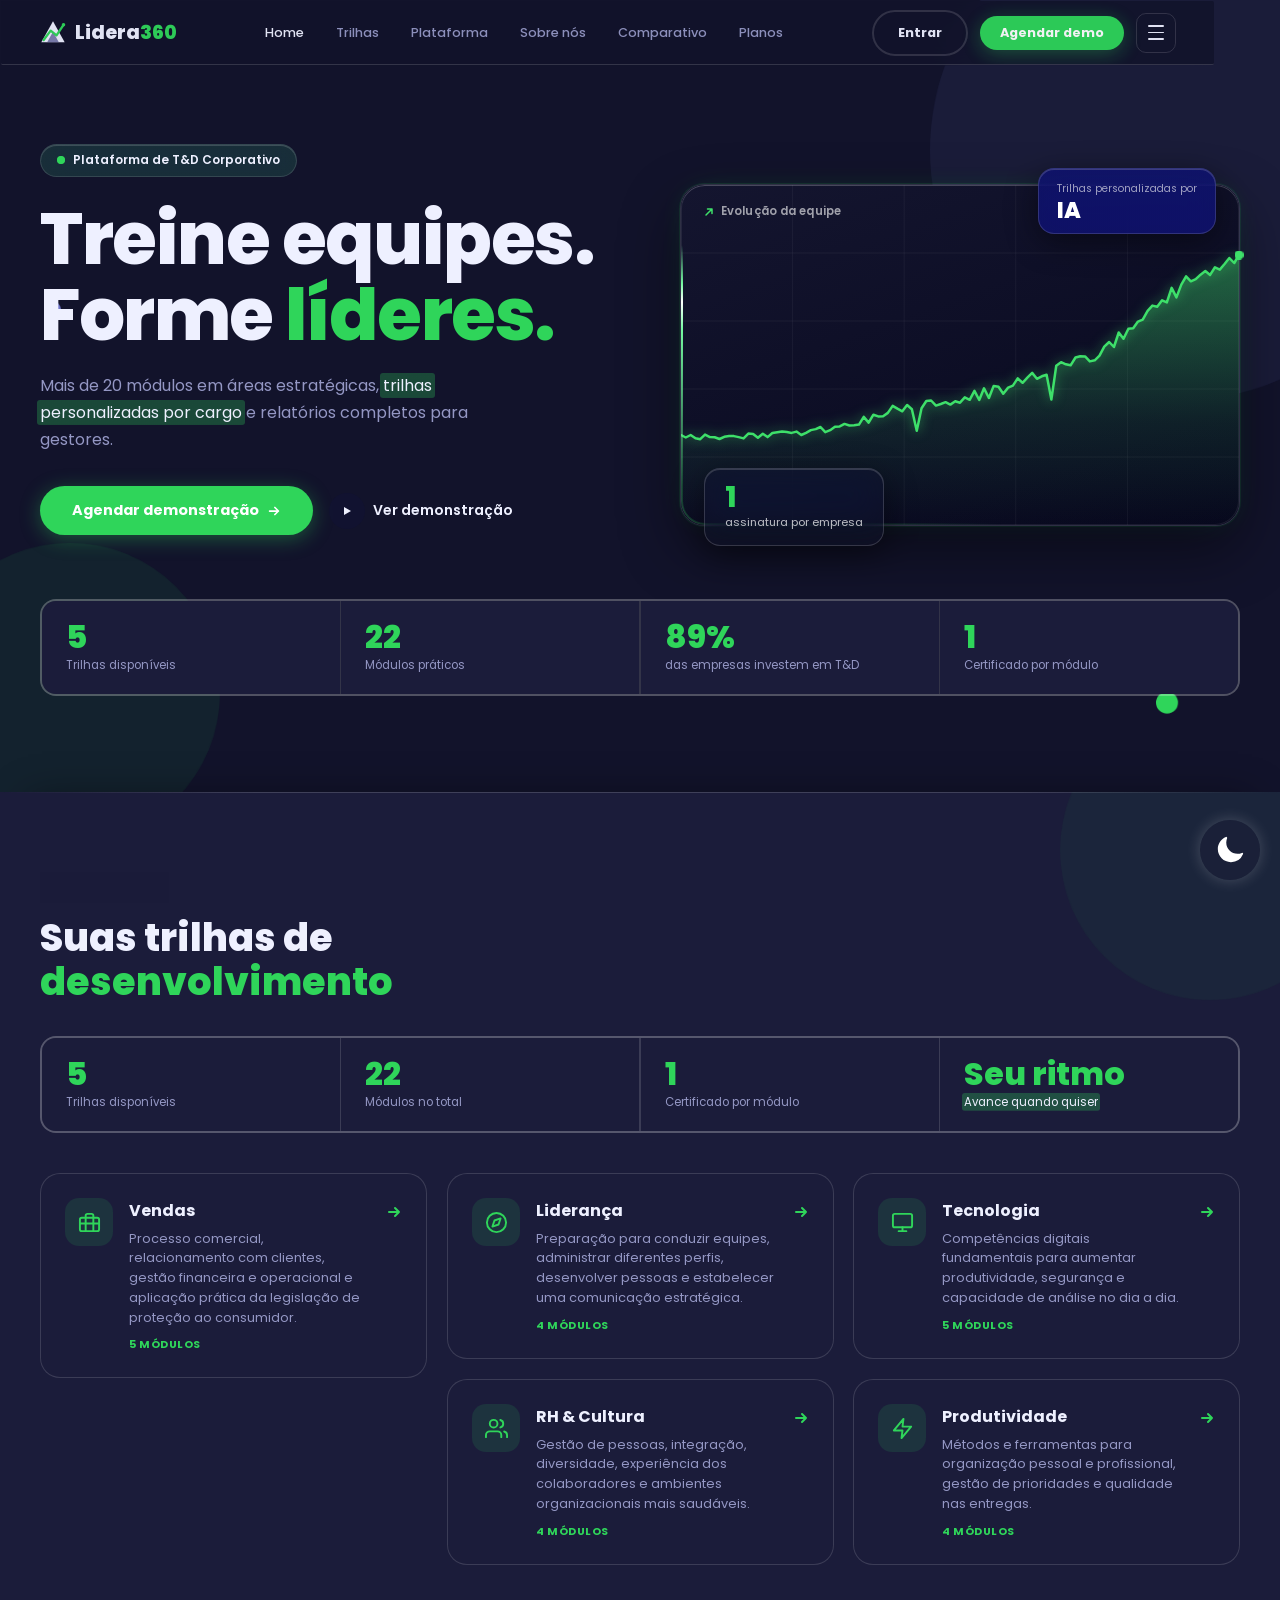
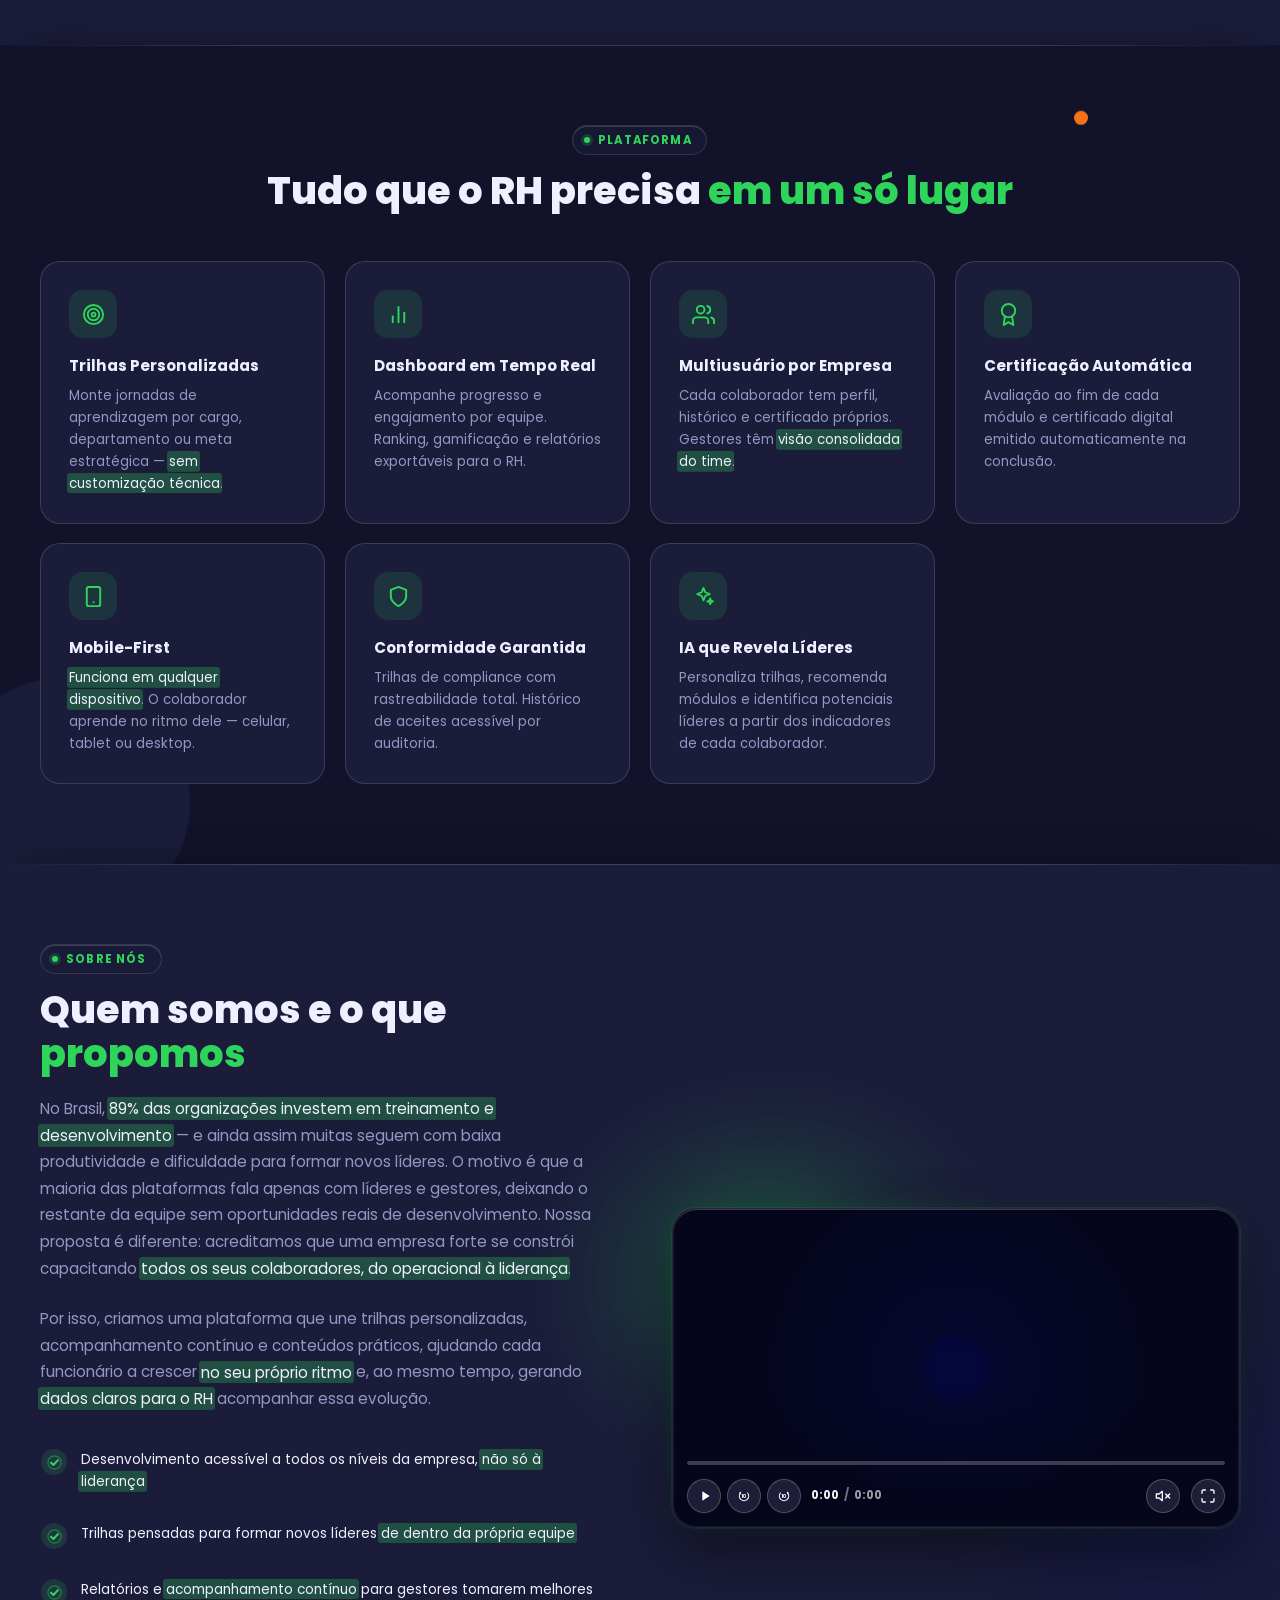
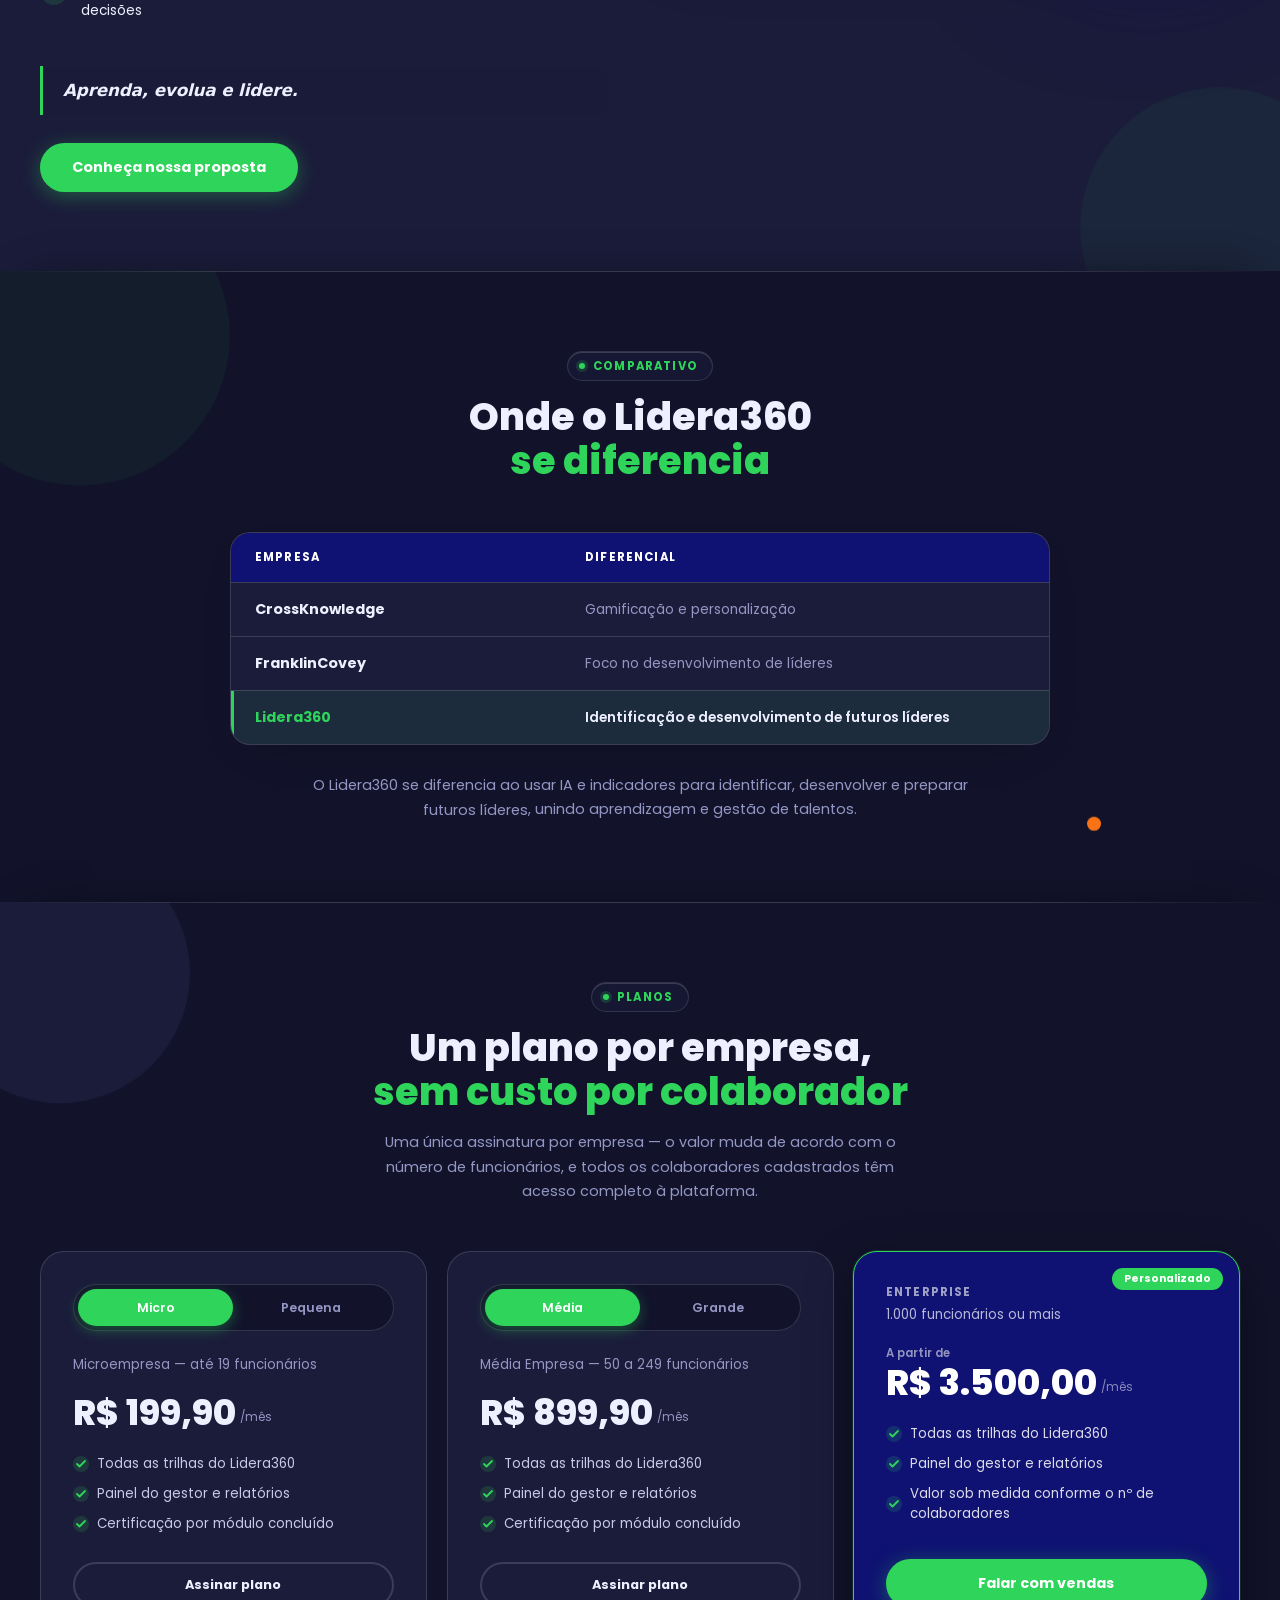
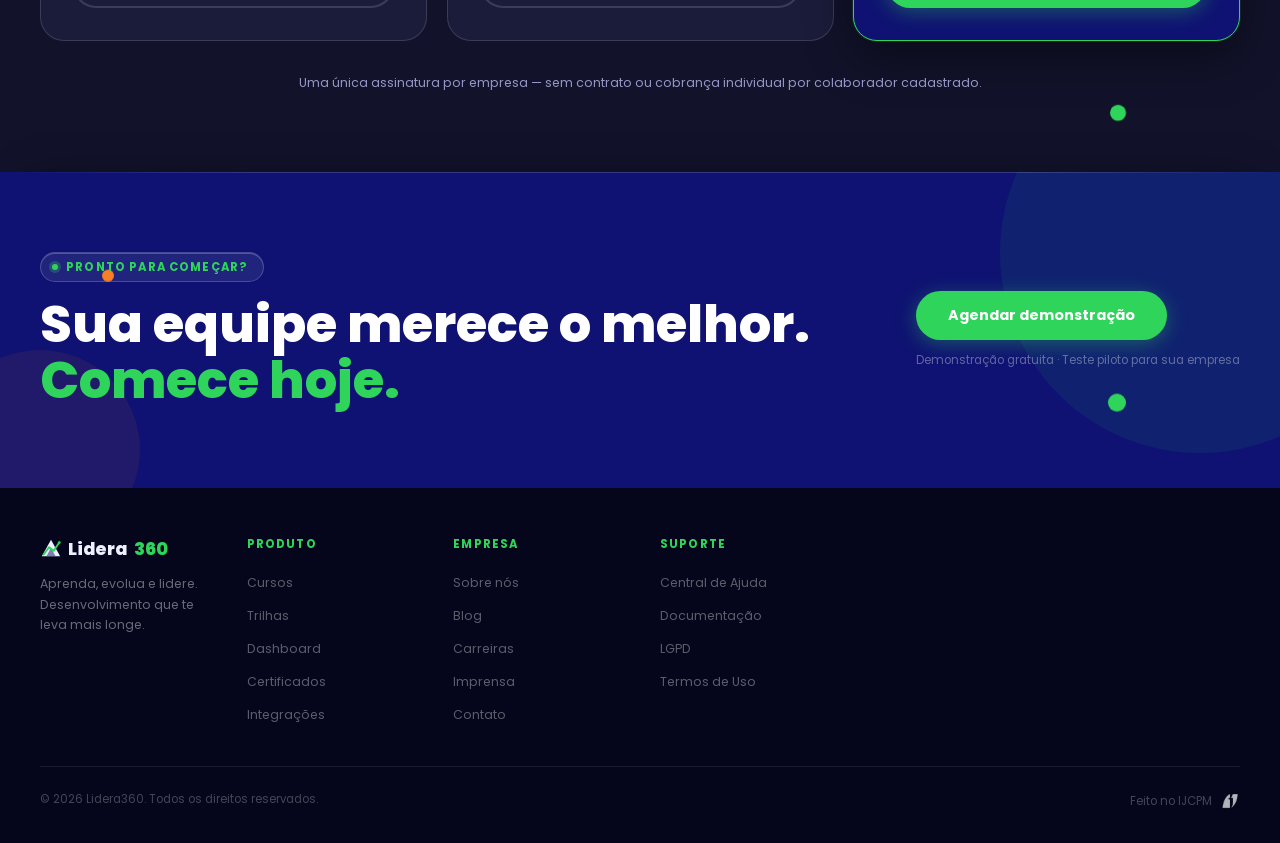
==== commit ba18267d: "muita coisa" ====
--- a/index.html
+++ b/index.html
@@ -78,6 +78,39 @@
          fundo. No claro é o navy; no escuro vira preto puro, porque
          sombra colorida sobre fundo escuro só suja a cor. */
       --shadow-lift: rgba(15,18,114,.15);
+      /* faísca que orbita a borda da foto do hero. No claro a luz corre
+         por cima de uma foto iluminada, então precisa de corpo: rasto
+         com verde cheio e núcleo levemente esverdeado — branco puro aqui
+         não lê como luz, lê como falha na imagem. */
+      /* ── rolagem ──────────────────────────────────────────────────
+         Os dois números que controlam a sensação da roda do mouse e dos
+         links de âncora em toda a página. Quem lê é o módulo de rolagem
+         no fim do body, uma vez, na carga — mexeu aqui, recarrega.
+
+         --scroll-step: quanto anda por giro da roda, como multiplicador
+           do que o navegador já mandaria. 1 mantém a distância nativa e
+           só adiciona a suavização; 1.4 deixa a página "mais leve".
+         --scroll-ease: quanto do caminho que falta é consumido a cada
+           frame. Alto (.25) chega rápido e para seco; baixo (.06) fica
+           flutuando. O valor é corrigido pelo tempo, então a sensação é
+           a mesma em tela de 60Hz e de 144Hz. */
+      --scroll-step: 1;
+      --scroll-ease: .12;
+
+      --orbit-tail: rgba(47,213,90,.32);
+      --orbit-glow: rgba(47,213,90,.95);
+      --orbit-head: #d6ffe4;
+      /* painel do gráfico do hero. Ele é escuro NOS DOIS temas de
+         propósito: é a tela do produto aparecendo na home, e a linha
+         verde só brilha sobre fundo escuro. O que muda entre os temas é
+         a profundidade — aqui, sobre o creme, um navy vivo, senão o
+         painel vira um buraco preto no meio da página. */
+      --chart-bg-a: #1c1f4a;
+      --chart-bg-b: #0e1030;
+      --chart-grid: rgba(255,255,255,.055);
+      --chart-line: #2fd55a;
+      --chart-glow: rgba(47,213,90,.55);
+      --chart-label: rgba(255,255,255,.62);
       /* cores das bolinhas decorativas do fundo. As de navy precisavam
          de token próprio: no tema escuro, navy sobre #12132b some. */
       --circle-navy:     rgba(15,18,114,.04);
@@ -98,6 +131,20 @@
       --glass-stroke: rgba(255,255,255,.12);
       --glass-sheen:  rgba(255,255,255,.16);
       --shadow-lift:  rgba(0,0,0,.45);
+      /* no escuro o contraste já vem de graça: rasto mais discreto pra
+         não virar risco verde, e núcleo branco, que é o que dá o estouro */
+      --orbit-tail: rgba(47,213,90,.24);
+      --orbit-glow: rgba(120,255,164,.98);
+      --orbit-head: #ffffff;
+      /* no escuro o painel afunda em vez de saltar: mais escuro que o
+         --bg da página, pra ler como uma tela embutida. A linha ganha
+         um verde um tom acima, que é o que sustenta o brilho no escuro. */
+      --chart-bg-a: #14152f;
+      --chart-bg-b: #07081d;
+      --chart-grid: rgba(255,255,255,.05);
+      --chart-line: #3ee06a;
+      --chart-glow: rgba(62,224,106,.6);
+      --chart-label: rgba(255,255,255,.6);
       --circle-navy:     rgba(143,150,255,.07);
       --circle-navy-dot: #6f75c9;
     }
@@ -113,6 +160,20 @@
         --glass-stroke: rgba(255,255,255,.12);
         --glass-sheen:  rgba(255,255,255,.16);
         --shadow-lift:  rgba(0,0,0,.45);
+      /* no escuro o contraste já vem de graça: rasto mais discreto pra
+         não virar risco verde, e núcleo branco, que é o que dá o estouro */
+      --orbit-tail: rgba(47,213,90,.24);
+      --orbit-glow: rgba(120,255,164,.98);
+      --orbit-head: #ffffff;
+      /* no escuro o painel afunda em vez de saltar: mais escuro que o
+         --bg da página, pra ler como uma tela embutida. A linha ganha
+         um verde um tom acima, que é o que sustenta o brilho no escuro. */
+      --chart-bg-a: #14152f;
+      --chart-bg-b: #07081d;
+      --chart-grid: rgba(255,255,255,.05);
+      --chart-line: #3ee06a;
+      --chart-glow: rgba(62,224,106,.6);
+      --chart-label: rgba(255,255,255,.6);
         --circle-navy:     rgba(143,150,255,.07);
         --circle-navy-dot: #6f75c9;
       }
@@ -132,8 +193,16 @@
     .grid-2 { display:grid; gap:3rem; }
     @media(min-width:769px){ .grid-2{ grid-template-columns:1fr 1fr; align-items:center; gap:5rem; } }
 
+    /* .hide-mobile é usada só pela nav — os seis links, o "Entrar" e o
+       "Agendar demo". O corte é 1054px, e não 769px, porque abaixo disso
+       não há largura pra tudo caber na mesma linha: os links até apareciam,
+       mas o gap de 2rem entre eles ia comendo o respiro dos botões e a nav
+       ficava espremida contra a logo. Daí pra baixo ela fica compacta —
+       logo + hambúrguer — e nada se perde: os seis links estão no
+       .menu-nav e os dois CTAs no .menu-footer do menu lateral.
+       Mexeu aqui, mexe também no @media da nav lá embaixo (mesmo corte). */
     .hide-mobile { display:none; }
-    @media(min-width:769px){ .hide-mobile{ display:flex; } }
+    @media(min-width:1054px){ .hide-mobile{ display:flex; } }
 
     /* ── decorative circles ─────────────────────────── */
     /* ── bolinhas decorativas do fundo ────────────────────
@@ -342,6 +411,7 @@
     .menu-panel.open .menu-nav a:nth-child(3) { animation-delay:.20s; }
     .menu-panel.open .menu-nav a:nth-child(4) { animation-delay:.25s; }
     .menu-panel.open .menu-nav a:nth-child(5) { animation-delay:.30s; }
+    .menu-panel.open .menu-nav a:nth-child(6) { animation-delay:.35s; }
     .menu-panel.closing .menu-nav a { animation:none; opacity:0; transition:opacity .15s ease; }
 
     .menu-header {
@@ -754,20 +824,347 @@
     }
     .hero-img-wrap {
       border-radius:24px; overflow:hidden;
-      box-shadow:0 24px 60px var(--shadow-lift);
-      border:2px solid var(--border);
-    }
-    .hero-img { width:100%; height:340px; object-fit:cover; display:block; }
-
-    /* as pílulas flutuam SOBRE a foto do hero — vidro de verdade aqui
-       vale a pena, porque tem imagem por baixo pra ser borrada (é o
-       caso em que backdrop-filter realmente aparece). Também passaram
-       a flutuar de leve, cada uma no seu ritmo. */
+    }
+    /* ── gráfico do hero ─────────────────────────────────────────────
+       Substituiu a foto de banco de imagens. Como é SVG inline: não tem
+       download nenhum pra esperar (a foto vinha do Unsplash), fica
+       nítido em qualquer densidade de tela, e as cores saem dos tokens
+       — então ele acompanha o tema em vez de ser um retângulo fixo.
+
+       De propósito NÃO tem número em eixo nenhum. A curva ilustra
+       evolução, não afirma medição — mesma régua dos comentários das
+       pílulas e da stats-bar, que já tinham trocado métrica inventada
+       por dado documentado.
+
+       O desenho vem em três caminhos no mesmo viewBox de 560x340, com
+       preserveAspectRatio="none": o painel estica junto com a coluna do
+       hero e o traçado acompanha. Quem segura a espessura da linha e da
+       grade nesse esticão é o vector-effect="non-scaling-stroke" — sem
+       ele o traço engordaria na horizontal e afinaria na vertical. */
+    .hero-chart {
+      position:relative;
+      width:100%; height:340px;
+      background:linear-gradient(160deg, var(--chart-bg-a), var(--chart-bg-b));
+      overflow:hidden;
+    }
+    .hero-chart__plot {
+      position:absolute; inset:0;
+      width:100%; height:100%; display:block;
+    }
+    .hero-chart__grid path { fill:none; stroke:var(--chart-grid); stroke-width:1; }
+
+    /* as paradas do gradiente moram no CSS, e não em stop-color="" no
+       markup: var() não funciona dentro de atributo de apresentação —
+       o SVG lê a string crua, não acha cor nenhuma e o preenchimento
+       some. Como propriedade CSS, stop-color aceita var() normalmente. */
+    .hero-chart__stop-a { stop-color:var(--chart-line); stop-opacity:.42; }
+    .hero-chart__stop-b { stop-color:var(--chart-line); stop-opacity:.10; }
+    .hero-chart__stop-c { stop-color:var(--chart-line); stop-opacity:0;   }
+
+    .hero-chart__area { fill:url(#heroChartFill); }
+
+    .hero-chart__line {
+      fill:none;
+      stroke:var(--chart-line);
+      stroke-width:2.5;
+      stroke-linecap:round; stroke-linejoin:round;
+      filter:drop-shadow(0 0 6px var(--chart-glow));
+    }
+
+    /* O gráfico se desenha por CORTINA: um retângulo dentro de um
+       <clipPath> cresce da esquerda pra direita e vai revelando linha e
+       área juntas, como um plot sendo traçado.
+
+       A tentação era o truque clássico do stroke-dasharray com
+       pathLength="1" — só que ele NÃO convive com o
+       vector-effect="non-scaling-stroke" que a linha precisa: com o
+       vector-effect ligado, o dash passa a ser medido em pixels de tela
+       em vez de fração do traçado, e "1" vira um tracejado de 1px. A
+       cortina não depende do comprimento do path, então escapa disso —
+       e ainda anima em transform, que vai pra GPU.
+
+       O .in-view é o mesmo do scroll reveal: nenhum JS novo aqui. */
+    .hero-chart__wipe {
+      transform-box:fill-box;
+      transform-origin:left center;
+      transform:scaleX(0);
+    }
+    .hero-card.in-view .hero-chart__wipe {
+      animation:chartWipe 2.2s cubic-bezier(.22,.61,.36,1) .35s forwards;
+    }
+    /* a bolinha não aparece por fade: ela ESTOURA quando a cortina chega
+       ao fim do traçado (2,2s de cortina + os 0,35s de espera dela). O
+       pop passa de 1.5 e volta pra 1 — é o que dá a sensação de que a
+       linha bateu ali. Sem halo nenhum: quem sinaliza é o movimento, e o
+       anel logo abaixo, não um borrão de luz em volta. */
+    .hero-card.in-view .hero-chart__head {
+      animation:chartPop .55s cubic-bezier(.34,1.56,.64,1) 2.55s forwards;
+    }
+    @keyframes chartWipe { to { transform:scaleX(1); } }
+    @keyframes chartFade { to { opacity:1; } }
+    @keyframes chartPop {
+      0%   { opacity:0; scale:0;   }
+      55%  { opacity:1; scale:1.5; }
+      100% { opacity:1; scale:1;   }
+    }
+
+    /* ── ponta da linha ──────────────────────────────────────────────
+       Ela mora no .hero-card, e NÃO dentro do .hero-img-wrap junto com o
+       resto do gráfico. O motivo é o overflow:hidden do wrap (é ele que
+       arredonda os cantos do painel): a linha termina exatamente na
+       beirada direita, então uma bolinha centrada ali seria cortada ao
+       meio pelo recorte — z-index não resolve, recorte não é empilhamento.
+       Fora do wrap ela aparece inteira e fica POR CIMA da moldura, que é
+       justamente o que dá o efeito de a linha furar a borda.
+
+       As duas coordenadas saem da geometria, não de tentativa e erro:
+       · x = calc(100% - 1px) — a beirada direita do conteúdo do painel,
+         descontando o fio de 1px da borda do wrap;
+       · y = 71px — 1px da mesma borda mais os 70 do viewBox onde a linha
+         termina. Cabe direto em pixel porque o viewBox tem 340 de altura
+         e o painel tem 340px: a conversão vertical é 1:1. Mexeu na altura
+         do .hero-chart, reveja este número. */
+    .hero-chart__head {
+      position:absolute;
+      left:calc(100% - 1px); top:71px;
+      translate:-50% -50%;
+      z-index:2;                       /* acima da moldura e do vidro dela */
+      width:9px; height:9px;
+      border-radius:50%;
+      background:var(--chart-line);
+      opacity:0;
+    }
+    .hero-chart__head::after {
+      content:"";
+      position:absolute; inset:0;
+      border-radius:50%;
+      border:1.5px solid var(--chart-line);
+      animation:badgeDotPulse 2.8s cubic-bezier(.2,.6,.3,1) infinite;
+    }
+
+    .hero-chart__caption {
+      position:absolute; top:1.15rem; left:1.35rem;
+      display:flex; align-items:center; gap:.4rem;
+      font-size:.72rem; font-weight:600; letter-spacing:.01em;
+      color:var(--chart-label);
+    }
+    /* a seta mira a legenda quando o painel recebe o mouse: parada ela
+       aponta pra cima-direita, e no hover deita na horizontal, apontando
+       pro texto ao lado. Ela GIRA no lugar, sem deslocamento nenhum —
+       rotate puro, sem translate junto.
+
+       Girar no próprio eixo funciona aqui porque o desenho é centrado na
+       caixa: o traçado ocupa de (4,4) a (12,12) num viewBox de 16, ou
+       seja o centro dele é o centro do elemento, que é justamente onde o
+       transform-origin cai por padrão. Não precisa corrigir origem.
+
+       O giro é de 45° e não de um valor escolhido no olho: o traçado sobe
+       exatamente na diagonal (de 4,12 até 12,4), então 45° no sentido
+       horário zera a componente vertical e põe a ponta no eixo — qualquer
+       outro ângulo deixaria a seta torta em vez de reta.
+
+       O hover fica atrás do (hover:hover) que o resto do arquivo já usa:
+       em tela de toque o :hover gruda depois do toque, e a seta ficaria
+       deitada pra sempre, parecendo defeito. */
+    .hero-chart__caption svg {
+      color:var(--chart-line); flex-shrink:0;
+      transition:transform .35s cubic-bezier(.34,1.56,.64,1);
+    }
+    @media (hover:hover) and (pointer:fine) {
+      .hero-chart:hover .hero-chart__caption svg {
+        transform:rotate(45deg);
+      }
+    }
+    @media (prefers-reduced-motion: reduce) {
+      .hero-chart__caption svg { transition:none; }
+    }
+
+    @media (prefers-reduced-motion: reduce) {
+      /* sem animação, mas o gráfico continua completo na tela */
+      .hero-chart__wipe { transform:scaleX(1); }
+      .hero-chart__head { opacity:1; scale:1; }
+      .hero-chart__head::after { animation:none; opacity:0; }
+    }
+
+    /* ── moldura de vidro (foto do hero + player do "sobre nós") ──────
+       A borda era um 2px chapado em --border: uma linha cinza em volta
+       de uma foto, sem conversa nenhuma com o vidro das pílulas que
+       flutuam bem em cima dela. Agora as DUAS molduras da página usam a
+       mesma receita — e por isso a regra lista as duas juntas: o que
+       mudar aqui muda nas duas, sem uma virar cópia velha da outra.
+
+       O que as duas dividem são DUAS camadas:
+       · a borda em si — stroke fino de vidro mais um segundo fio, verde
+         e bem discreto, por fora (o 0 0 0 1px): devolve a espessura que
+         o 2px cinza dava, só que com cor;
+       · ::before, permanente — o brilho de vidro POR CIMA do conteúdo.
+         Precisa ser camada própria: inset box-shadow no elemento fica
+         atrás do conteúdo, e a <img>/<video> engoliria o brilho.
+
+       A ANIMAÇÃO é de cada uma. O player acende UMA vez e apaga (::after,
+       logo abaixo); a foto do hero tem uma faísca que orbita a borda sem
+       parar (.edge-orbit, mais adiante). A moldura é a mesma peça; o que
+       separa as duas é o comportamento — o bloco de entrada fica vivo o
+       tempo todo, o resto da página só reage quando você chega nele.
+
+       Os dois wraps têm overflow:hidden, então nada disso pode ser
+       desenhado pra fora; com inset:0 + pointer-events:none as camadas
+       ficam dentro e não roubam clique nenhum dos controles do player. */
+    .hero-img-wrap,
+    .about-video-wrap {
+      position:relative;
+      /* prende o z-index das camadas aqui dentro — sem isso o ::after
+         (z-index:5) passaria por cima das pílulas do hero */
+      isolation:isolate;
+      border:1px solid var(--glass-stroke);
+      box-shadow:0 24px 60px var(--shadow-lift),
+                 0 0 0 1px rgba(47,213,90,.12),
+                 0 0 30px -10px rgba(47,213,90,.25);
+    }
+
+    /* camada permanente: o vidro da borda */
+    .hero-img-wrap::before,
+    .about-video-wrap::before {
+      content:"";
+      position:absolute; inset:0;
+      border-radius:inherit;
+      pointer-events:none;
+      z-index:4;
+      box-shadow:inset 0 1px 0 var(--glass-sheen),
+                 inset 0 0 0 1px rgba(255,255,255,.07);
+    }
+
+    /* SÓ NO PLAYER — camada de uma vez só: o traço verde correndo pela
+       borda. O truque do anel é o par de máscaras — uma na content-box,
+       outra na border-box, subtraídas uma da outra: sobra exatamente o
+       padding (2px) das quatro beiradas e o miolo some. O que anda é o
+       background-position de uma faixa de luz diagonal; roda 1,4s e
+       acaba, então o custo de pintura é pontual — bem diferente do
+       box-shadow gigante que era repintado a cada frame e deixava o
+       pulse do player travado (ver comentário lá embaixo). */
+    .about-video-wrap::after {
+      content:"";
+      position:absolute; inset:0;
+      border-radius:inherit;
+      pointer-events:none;
+      z-index:5;
+      padding:2px;                     /* espessura do traço */
+      background:linear-gradient(115deg,
+                   rgba(47,213,90,0)   36%,
+                   rgba(47,213,90,.65) 45%,
+                   #b6ffcb             50%,
+                   rgba(47,213,90,.65) 55%,
+                   rgba(47,213,90,0)   64%);
+      background-size:260% 100%;
+      background-repeat:no-repeat;
+      background-position:140% 0;
+      -webkit-mask:linear-gradient(#000 0 0) content-box,
+                   linear-gradient(#000 0 0);
+      -webkit-mask-composite:xor;
+              mask:linear-gradient(#000 0 0) content-box,
+                   linear-gradient(#000 0 0);
+              mask-composite:exclude;
+      opacity:0;
+    }
+    @keyframes edgeSweep {
+      0%   { opacity:0; background-position:140% 0; }
+      8%   { opacity:1; }
+      88%  { opacity:1; }
+      100% { opacity:0; background-position:-40% 0; }
+    }
+    /* quem dispara é o mesmo .video-pulse que já acendia o brilho do
+       player — o traço não precisou de gatilho novo */
+    .about-video-frame.video-pulse .about-video-wrap::after {
+      animation:edgeSweep 1.4s cubic-bezier(.4,0,.2,1) 1;
+    }
+    /* em tela cheia não existe moldura pra destacar */
+    .about-video-wrap.is-fullscreen::before,
+    .about-video-wrap.is-fullscreen::after { display:none; }
+
+    @media (prefers-reduced-motion: reduce) {
+      .about-video-frame.video-pulse .about-video-wrap::after { animation:none; }
+    }
+
+    /* ── SÓ NO HERO — a faísca que orbita a borda ─────────────────────
+       Uma luz dando a volta na moldura, sem começo nem fim. É o estado
+       ocioso: não espera hover, não espera scroll, só fica lá girando.
+
+       Duas camadas, e a divisão de trabalho entre elas é o pulo do gato:
+       · .edge-orbit é o RECORTE — o mesmo par de máscaras do traço do
+         player (content-box menos border-box), que deixa visível só o
+         anel de 2px das quatro beiradas. Máscara vale pro elemento E
+         pra tudo que está dentro dele, então basta ela morar aqui;
+       · ::before é a LUZ — um quadrado bem maior que a foto, centrado,
+         pintado com um conic-gradient de rasto curto, girando 360°.
+
+       Por que girar o ELEMENTO e não o ângulo do gradiente: mexer no
+       `from <angle>` exige registrar a custom property com @property e
+       repinta o gradiente inteiro a cada frame, pra sempre. Girando o
+       elemento é só transform — o compositor resolve na GPU e a CPU não
+       fica presa numa animação que nunca acaba. É também o que o
+       "galaxy button" que inspirou isto faz.
+
+       Por que 200% e não 100%: o quadrado tem que ser maior que a
+       DIAGONAL da foto. Com 100% os cantos ficariam descobertos nos 45°
+       da volta e a luz sumiria quatro vezes por giro. 200% cobre até a
+       proporção mais apertada que a foto assume no celular.
+
+       A luz só entra depois que o card termina de surgir — o .in-view é
+       o mesmo que o scroll reveal já põe, então não precisou de JS. */
+    .edge-orbit {
+      position:absolute; inset:0;
+      border-radius:inherit;
+      padding:2px;                     /* espessura do anel */
+      pointer-events:none;
+      z-index:6;                       /* acima do vidro da borda (4) */
+      opacity:0;
+      transition:opacity .8s ease .45s;
+      -webkit-mask:linear-gradient(#000 0 0) content-box,
+                   linear-gradient(#000 0 0);
+      -webkit-mask-composite:xor;
+              mask:linear-gradient(#000 0 0) content-box,
+                   linear-gradient(#000 0 0);
+              mask-composite:exclude;
+    }
+    .hero-card.in-view .edge-orbit { opacity:1; }
+
+    .edge-orbit::before {
+      content:"";
+      position:absolute;
+      top:50%; left:50%;
+      width:200%; aspect-ratio:1;
+      translate:-50% -50%;
+      background:conic-gradient(from 0deg,
+                   transparent            0 46%,
+                   var(--orbit-tail)        68%,
+                   var(--orbit-glow)        76.5%,
+                   var(--orbit-head)        78%,
+                   var(--orbit-glow)        79%,
+                   transparent              81%);
+      animation:edgeOrbit 5s linear infinite;
+    }
+    @keyframes edgeOrbit { to { rotate:360deg; } }
+
+    @media (prefers-reduced-motion: reduce) {
+      .edge-orbit { display:none; }
+    }
+
+    /* as pílulas flutuam SOBRE o painel do gráfico — vidro de verdade
+       aqui vale a pena, porque tem algo por baixo pra ser borrado (é o
+       caso em que backdrop-filter realmente aparece). Também flutuam de
+       leve, cada uma no seu ritmo.
+
+       O vidro delas NÃO segue mais o tema, e é de propósito: o painel
+       do gráfico é escuro nos dois temas, então um vidro creme (o
+       --glass-bg do tema claro) ficava lavado por cima dele e comia o
+       contraste do texto. Como o fundo que elas borram é sempre escuro,
+       o vidro é sempre escuro — e o rótulo é branco em vez de --muted,
+       que é cinza médio e sumia no mesmo lugar. */
     .hero-pill {
       position:absolute;
       border-radius:16px;
-      background:var(--glass-bg);
-      border:1px solid var(--glass-stroke);
+      background:rgba(20,21,47,.42);
+      border:1px solid rgba(255,255,255,.16);
       backdrop-filter:blur(16px) saturate(160%);
       -webkit-backdrop-filter:blur(16px) saturate(160%);
       box-shadow:0 8px 32px var(--shadow-lift),
@@ -780,6 +1177,13 @@
     }
     .hero-pill-2 {
       top:-16px; right:24px; padding:.75rem 1.125rem;
+      /* navy cheio, e de propósito. O tinte translúcido que ela teve por
+         um tempo fazia sentido quando o fundo era uma FOTO: dava pra ver
+         algo atravessando o vidro. Agora atrás dela tem o painel escuro
+         do gráfico, então o tinte só escurecia mais o que já era escuro e
+         a pílula se dissolvia no painel. Cheia, ela volta a ser um bloco
+         de cor — o único ponto de navy vivo nesse canto. É também o que
+         a separa da pill-1, que é vidro de verdade. */
       background:linear-gradient(rgba(15,18,114,.82), rgba(15,18,114,.82));
       border-color:rgba(255,255,255,.14);
       box-shadow:0 8px 32px var(--shadow-lift),
@@ -796,7 +1200,7 @@
 
     .pill-val  { font-size:1.8rem; font-weight:800; color:var(--green); line-height:1; }
     .pill-val2 { font-size:1.4rem; font-weight:800; color:#fff; line-height:1; }
-    .pill-lbl  { font-size:.7rem; color:var(--muted); margin-top:2px; }
+    .pill-lbl  { font-size:.7rem; color:rgba(255,255,255,.72); margin-top:2px; }
     .pill-lbl2 { font-size:.65rem; color:rgba(255,255,255,.6); margin-bottom:2px; }
 
     /* stats bar
@@ -847,6 +1251,65 @@
       width:6px; height:6px; border-radius:50%;
       background:var(--green);
       box-shadow:0 0 0 3px rgba(47,213,90,.18);
+    }
+
+    /* ── seção corrente ──────────────────────────────────────────────
+       Só UM eyebrow fica aceso por vez: o da seção que está passando
+       pelo meio da tela. Quem troca a classe é o script no fim do body.
+
+       O estado aceso é o mesmo do .hero-badge — verde por cima do vidro.
+       A ideia é que o selo do hero deixe de ser um caso especial e vire o
+       primeiro de uma sequência: a página tem sempre um selo vivo, e ele
+       é o da seção em que você está.
+
+       O verde entra como CAMADA que dá fade, e não como troca de
+       background — e isso não é preciosismo, é o que faz a virada ser
+       suave. O aceso do .hero-badge é um linear-gradient por cima do
+       vidro, e background-image NÃO interpola entre "nenhuma imagem" e
+       "uma imagem": por mais transition que se ponha, ela aparece inteira
+       de um frame pro outro. Um ::after próprio com opacity resolve —
+       opacity interpola, e ainda é das poucas coisas que o compositor
+       resolve sem repintar nada.
+
+       A onda sai do box-shadow do ::before, e não de um segundo elemento
+       como no .badge-dot: pseudo-elemento não tem pseudo-elemento, então
+       não dá pra pendurar um ::after no ponto pra fazer o anel. Duas
+       sombras resolvem — a primeira é o anel parado que o ponto já tinha
+       (fica constante), a segunda é a que abre e some. Mesmo ritmo e
+       mesma curva do badgeDotPulse, pra ser o mesmo sinal.
+
+       A curva das três transições é a mesma do scroll reveal, e o tempo é
+       longo de propósito: a troca acompanha a rolagem, não interrompe. */
+    .section-eyebrow {
+      position:relative;
+      /* o backdrop-filter aqui em cima já criaria o contexto de
+         empilhamento de que o ::after (z-index:-1) precisa pra ficar
+         ACIMA do vidro e abaixo do texto; isolation deixa isso explícito
+         e segura o caso de o blur não ter suporte */
+      isolation:isolate;
+      transition:border-color .6s cubic-bezier(.16,1,.3,1);
+    }
+    .section-eyebrow::after {
+      content:""; position:absolute; inset:0;
+      z-index:-1;
+      border-radius:inherit;
+      background:rgba(47,213,90,.14);
+      opacity:0;
+      transition:opacity .6s cubic-bezier(.16,1,.3,1);
+      pointer-events:none;
+    }
+    .section-eyebrow.is-active::after { opacity:1; }
+    .section-eyebrow.is-active { border-color:rgba(47,213,90,.3); }
+    .section-eyebrow.is-active::before {
+      animation:eyebrowDotPulse 2.8s cubic-bezier(.2,.6,.3,1) infinite;
+    }
+    @keyframes eyebrowDotPulse {
+      0%   { box-shadow:0 0 0 3px rgba(47,213,90,.18), 0 0 0 0    rgba(47,213,90,.5); }
+      100% { box-shadow:0 0 0 3px rgba(47,213,90,.18), 0 0 0 10px rgba(47,213,90,0);  }
+    }
+    @media (prefers-reduced-motion: reduce) {
+      /* o verde continua marcando a seção; só a onda para */
+      .section-eyebrow.is-active::before { animation:none; }
     }
 
     .section-title {
@@ -1266,9 +1729,11 @@
       position:relative; width:100%;
       aspect-ratio:16/9;
       border-radius:24px; overflow:hidden;
-      box-shadow:0 24px 60px var(--shadow-lift);
-      border:2px solid var(--border);
       background:var(--navyd);
+      /* borda, brilho de vidro e o traço verde que corre nela saíram
+         daqui: vêm da regra que este wrap divide com o .hero-img-wrap
+         (seção do hero, lá em cima) — as duas molduras da página são a
+         mesma moldura, então mexer em uma mexe na outra */
     }
     .about-video-wrap video {
       position:absolute; inset:0;
@@ -1524,8 +1989,12 @@
     /* ── tela cheia ──────────────────────────────────────────────── */
     .about-video-wrap:fullscreen {
       aspect-ratio:auto; width:100%; height:100%;
-      border-radius:0; border:none;
-    }
+      /* box-shadow junto: a moldura de vidro compartilhada com o hero
+         desenha a borda com sombra, não só com border */
+      border-radius:0; border:none; box-shadow:none;
+    }
+    .about-video-wrap:fullscreen::before,
+    .about-video-wrap:fullscreen::after { display:none; }
     .about-video-wrap:fullscreen video { object-fit:contain; }
 
     @media (max-width:560px) {
@@ -1848,7 +2317,10 @@
     .logo-mark { flex-shrink:0; }
 
         /* ── @medias ────────────────────────────────────── */
-    @media (max-width: 700px) {
+    /* mesmo corte do .hide-mobile lá em cima (1053 = 1054 - 1): este
+       bloco é o que garante a nav compacta mesmo se algum estilo mais
+       específico tentar reexibir os itens. */
+    @media (max-width: 1053px) {
   .nav-links,
   #navLoginBtn,
   .nav-actions .btn-green {
@@ -2247,8 +2719,44 @@
       <!-- right -->
       <div class="hero-card" style="margin-top:2rem;" data-reveal="right">
         <div class="hero-img-wrap">
-          <img class="hero-img" src="https://images.unsplash.com/photo-1552664730-d307ca884978?w=800&h=520&fit=crop&auto=format" alt="Equipe em treinamento" loading="lazy"/>
+          <div class="hero-chart">
+            <svg class="hero-chart__plot" viewBox="0 0 560 340" preserveAspectRatio="none" aria-hidden="true" focusable="false">
+              <defs>
+                <linearGradient id="heroChartFill" x1="0" y1="0" x2="0" y2="1">
+                  <stop class="hero-chart__stop-a" offset="0"/>
+                  <stop class="hero-chart__stop-b" offset=".62"/>
+                  <stop class="hero-chart__stop-c" offset="1"/>
+                </linearGradient>
+                <!-- a cortina que revela o gráfico da esquerda pra direita -->
+                <clipPath id="heroChartWipe">
+                  <rect class="hero-chart__wipe" x="0" y="0" width="560" height="340"/>
+                </clipPath>
+              </defs>
+              <g class="hero-chart__grid">
+                <path d="M112 0V340M224 0V340M336 0V340M448 0V340" vector-effect="non-scaling-stroke"/>
+                <path d="M0 68H560M0 136H560M0 204H560M0 272H560" vector-effect="non-scaling-stroke"/>
+              </g>
+              <g clip-path="url(#heroChartWipe)">
+                <path class="hero-chart__area" d="M0 250 L4.8 252.5 L9.7 250 L14.5 253.2 L19.3 254.2 L24.1 249.6 L29 252.1 L33.8 252.3 L38.6 254 L43.4 251.8 L48.3 251.1 L53.1 251.1 L57.9 252.1 L62.8 253.4 L67.6 248.6 L72.4 248.9 L77.2 252.7 L82.1 248.7 L86.9 252.1 L91.7 248 L96.6 247.2 L101.4 246.4 L106.2 247.1 L111 247.9 L115.9 246.6 L120.7 250 L125.5 247.8 L130.3 245.1 L135.2 244.1 L140 242 L144.8 247.2 L149.7 245.2 L154.5 241.8 L159.3 241.4 L164.1 238.9 L169 240.5 L173.8 240.2 L178.6 239.6 L183.4 231.9 L188.3 237.6 L193.1 229.7 L197.9 231.4 L202.8 231.2 L207.6 227.9 L212.4 220.9 L217.2 223.7 L222.1 226.3 L226.9 220 L231.7 224.2 L236.6 245.8 L241.4 223.2 L246.2 216 L251 215.5 L255.9 220.6 L260.7 219 L265.5 217.2 L270.3 219.6 L275.2 216.3 L280 217.7 L284.8 212.4 L289.7 214.8 L294.5 205.9 L299.3 215 L304.1 203.3 L309 213 L313.8 200.9 L318.6 201.8 L323.4 208.7 L328.3 202.6 L333.1 200.6 L337.9 193.4 L342.8 197.8 L347.6 192.6 L352.4 187.9 L357.2 193.8 L362.1 191.3 L366.9 189.7 L371.7 214.6 L376.6 180.7 L381.4 177.2 L386.2 179.3 L391 180.3 L395.9 172.5 L400.7 171.2 L405.5 171.4 L410.3 176.4 L415.2 175.3 L420 170.7 L424.8 161.7 L429.7 157 L434.5 162 L439.3 147.5 L444.1 153.8 L449 143.8 L453.8 143.3 L458.6 136.6 L463.4 134.6 L468.3 125.9 L473.1 120.6 L477.9 121.8 L482.8 115.3 L487.6 117.4 L492.4 102.9 L497.2 112.4 L502.1 99.6 L506.9 91.4 L511.7 96.3 L516.6 94.2 L521.4 89.7 L526.2 86.1 L531 89.9 L535.9 82.3 L540.7 84.6 L545.5 79 L550.3 73 L555.2 78 L560 70 L560 340 L0 340 Z"/>
+                <path class="hero-chart__line" vector-effect="non-scaling-stroke" d="M0 250 L4.8 252.5 L9.7 250 L14.5 253.2 L19.3 254.2 L24.1 249.6 L29 252.1 L33.8 252.3 L38.6 254 L43.4 251.8 L48.3 251.1 L53.1 251.1 L57.9 252.1 L62.8 253.4 L67.6 248.6 L72.4 248.9 L77.2 252.7 L82.1 248.7 L86.9 252.1 L91.7 248 L96.6 247.2 L101.4 246.4 L106.2 247.1 L111 247.9 L115.9 246.6 L120.7 250 L125.5 247.8 L130.3 245.1 L135.2 244.1 L140 242 L144.8 247.2 L149.7 245.2 L154.5 241.8 L159.3 241.4 L164.1 238.9 L169 240.5 L173.8 240.2 L178.6 239.6 L183.4 231.9 L188.3 237.6 L193.1 229.7 L197.9 231.4 L202.8 231.2 L207.6 227.9 L212.4 220.9 L217.2 223.7 L222.1 226.3 L226.9 220 L231.7 224.2 L236.6 245.8 L241.4 223.2 L246.2 216 L251 215.5 L255.9 220.6 L260.7 219 L265.5 217.2 L270.3 219.6 L275.2 216.3 L280 217.7 L284.8 212.4 L289.7 214.8 L294.5 205.9 L299.3 215 L304.1 203.3 L309 213 L313.8 200.9 L318.6 201.8 L323.4 208.7 L328.3 202.6 L333.1 200.6 L337.9 193.4 L342.8 197.8 L347.6 192.6 L352.4 187.9 L357.2 193.8 L362.1 191.3 L366.9 189.7 L371.7 214.6 L376.6 180.7 L381.4 177.2 L386.2 179.3 L391 180.3 L395.9 172.5 L400.7 171.2 L405.5 171.4 L410.3 176.4 L415.2 175.3 L420 170.7 L424.8 161.7 L429.7 157 L434.5 162 L439.3 147.5 L444.1 153.8 L449 143.8 L453.8 143.3 L458.6 136.6 L463.4 134.6 L468.3 125.9 L473.1 120.6 L477.9 121.8 L482.8 115.3 L487.6 117.4 L492.4 102.9 L497.2 112.4 L502.1 99.6 L506.9 91.4 L511.7 96.3 L516.6 94.2 L521.4 89.7 L526.2 86.1 L531 89.9 L535.9 82.3 L540.7 84.6 L545.5 79 L550.3 73 L555.2 78 L560 70"/>
+              </g>
+            </svg>
+            <p class="hero-chart__caption">
+              <svg width="12" height="12" viewBox="0 0 16 16" fill="none" aria-hidden="true"><path d="M4 12L12 4M6 4h6v6" stroke="currentColor" stroke-width="2" stroke-linecap="round" stroke-linejoin="round"/></svg>
+              Evolução da equipe
+            </p>
+          </div>
+          <!-- decoração pura: é a faísca que orbita a borda. Fica DENTRO
+               do wrap porque a máscara que a recorta em anel usa a caixa
+               dele como referência. aria-hidden pra não virar um nó vazio
+               no leitor de tela. -->
+          <span class="edge-orbit" aria-hidden="true"></span>
         </div>
+        <!-- a ponta da linha fica FORA do .hero-img-wrap de propósito: lá
+             dentro o overflow:hidden do wrap cortaria ela ao meio, porque
+             a linha termina bem na beirada. Aqui ela aparece inteira, por
+             cima da moldura. -->
+        <span class="hero-chart__head" aria-hidden="true"></span>
         <!-- as pílulas traziam "94% taxa de conclusão média" e "+18 novos
              cursos este mês" — métricas de uso que não constam em nenhum
              documento e que o projeto (em prototipação) não teria como
@@ -2841,6 +3349,183 @@
     if (document.readyState !== 'loading') initScrollReveal()
   })()
 
+  /* ── seção corrente: acende o .section-eyebrow de quem está na tela ──
+     Um por vez. Entrou a seção nova, apaga a anterior.
+
+     O que é observado são as SEÇÕES, não os eyebrows. O eyebrow mora no
+     topo do bloco: ele sai da tela logo no começo da rolagem, com a
+     seção ainda ocupando a página inteira — observar ele apagaria o selo
+     justamente enquanto você lê a seção dele.
+
+     O corte é uma FAIXA FINA no meio da viewport, montada com rootMargin
+     negativo em cima e embaixo (-50% / -49% deixa 1% de altura, algo como
+     8px numa tela de 800). Como as seções se encostam sem vão, a que
+     cruza essa faixa é a que está ocupando a tela — é o mesmo raciocínio
+     de um scrollspy de menu.
+
+     Por que uma faixa e não uma linha (-50%/-50%): com altura zero a área
+     de interseção também é zero, e aí parte dos navegadores nunca marca
+     isIntersecting. 1% é o suficiente pra ter área e fino o bastante pra
+     a troca acontecer praticamente no mesmo pixel.
+
+     Nos ~8px em que a divisa entre duas seções está dentro da faixa, as
+     duas contam como visíveis. O desempate é a ordem do documento: vence
+     a de baixo, que é a que está entrando quando se rola pra frente. ── */
+  ;(function () {
+    const pairs = []
+    document.querySelectorAll('.section-eyebrow').forEach(el => {
+      const section = el.closest('section')
+      if (section) pairs.push({ el, section })
+    })
+    if (!pairs.length) return
+
+    if (!('IntersectionObserver' in window)) {
+      // sem observer não dá pra saber onde a pessoa está: acende todos,
+      // que é melhor do que deixar a página inteira apagada
+      pairs.forEach(p => p.el.classList.add('is-active'))
+      return
+    }
+
+    const crossing = new Set()
+
+    const io = new IntersectionObserver((entries) => {
+      entries.forEach(entry => {
+        if (entry.isIntersecting) crossing.add(entry.target)
+        else crossing.delete(entry.target)
+      })
+
+      // pairs está na ordem do documento, então o último que cruza a
+      // faixa é o de baixo — o desempate descrito acima
+      let winner = null
+      pairs.forEach(p => { if (crossing.has(p.section)) winner = p.section })
+
+      pairs.forEach(p => p.el.classList.toggle('is-active', p.section === winner))
+    }, { rootMargin: '-50% 0px -49% 0px' })
+
+    pairs.forEach(p => io.observe(p.section))
+  })()
+
+  /* ── rolagem suave ─────────────────────────────────────────────────
+     Um animador só, dono da posição vertical da página, alimentado por
+     duas entradas: a roda do mouse e os links de âncora (nav e menu, que
+     chamam o window.lideraScrollTo publicado aqui embaixo). Ter os dois
+     no mesmo lugar é o que faz um único par de tokens no CSS governar a
+     velocidade do projeto inteiro — antes as âncoras usavam o
+     behavior:'smooth' nativo, cuja duração o navegador escolhe e não
+     expõe pra ninguém.
+
+     Como funciona: a roda não rola a página, ela move um ALVO. Um laço
+     de requestAnimationFrame persegue esse alvo comendo uma fração do
+     que falta a cada frame. Como a fração é sempre do que RESTA, a
+     rolagem começa rápida e desacelera sozinha no fim, sem precisar de
+     duração nem de curva declarada.
+
+     Três detalhes que não são óbvios:
+
+     · o smooth do CSS precisa sair da frente enquanto o laço roda. Com
+       scroll-behavior:smooth ligado, o navegador tenta suavizar CADA
+       scrollTo nosso — sessenta alvos por segundo, cada um perseguido
+       por conta própria — e o resultado é uma rolagem pastosa e atrasada.
+       Por isso o start() põe 'auto' e o stop() devolve pro CSS: fora do
+       laço, quem não passa por aqui (teclado, barra de rolagem) continua
+       ganhando o smooth nativo;
+
+     · a fração por frame é corrigida pelo tempo. Aplicar .12 por frame
+       cru faz a página rolar ao DOBRO da velocidade num monitor de 120Hz,
+       porque são o dobro de frames no mesmo segundo. O Math.pow converte
+       "12% por frame de 60Hz" na fração equivalente para o intervalo que
+       de fato passou;
+
+     · o alvo se ressincroniza sozinho quando a rolagem vem de fora (uma
+       tecla, a barra, um scrollIntoView). Sem isso, o primeiro giro de
+       roda depois de uma rolagem dessas puxaria a página de volta pro
+       último alvo que este módulo conhecia. ── */
+  ;(function () {
+    const root = document.documentElement
+
+    // quem pediu menos movimento fica com a rolagem nativa, e as âncoras
+    // caem no fallback de quem chama o lideraScrollTo
+    if (window.matchMedia('(prefers-reduced-motion: reduce)').matches) return
+
+    const token = (name, fallback) => {
+      const v = parseFloat(getComputedStyle(root).getPropertyValue(name))
+      return Number.isFinite(v) ? v : fallback
+    }
+
+    const STEP = token('--scroll-step', 1)
+    const EASE = Math.min(Math.max(token('--scroll-ease', .12), .02), .9)
+
+    let target  = window.scrollY
+    let current = window.scrollY
+    let running = false
+    let last    = 0
+
+    const maxY  = () => Math.max(0, root.scrollHeight - window.innerHeight)
+    const clamp = y => Math.min(Math.max(y, 0), maxY())
+
+    function start () {
+      target = clamp(target)
+      if (running) return
+      running = true
+      last = performance.now()
+      root.style.scrollBehavior = 'auto'
+      requestAnimationFrame(tick)
+    }
+
+    function stop () {
+      running = false
+      root.style.scrollBehavior = ''
+    }
+
+    function tick (now) {
+      if (!running) return
+      // teto no dt: aba que volta do segundo plano acumularia um intervalo
+      // enorme e a página daria um salto em vez de continuar de onde parou
+      const dt = Math.min(now - last, 64)
+      last = now
+
+      current += (target - current) * (1 - Math.pow(1 - EASE, dt / (1000 / 60)))
+
+      if (Math.abs(target - current) < .5) {
+        current = target
+        window.scrollTo(0, current)
+        stop()
+        return
+      }
+      window.scrollTo(0, current)
+      requestAnimationFrame(tick)
+    }
+
+    /* ── entrada 1: a roda ── */
+    window.addEventListener('wheel', (e) => {
+      if (e.ctrlKey) return                                   // é zoom, não rolagem
+      if (document.body.style.overflow === 'hidden') return    // menu/modal travou a página
+      // rede de segurança: regiões que rolam por conta própria
+      if (e.target.closest && e.target.closest('.menu-panel, .modal-box')) return
+
+      // deltaMode 1 vem em linhas e 2 em páginas — alguns mouses e o
+      // Firefox usam essas unidades, e sem converter o passo sai errado
+      const unit = e.deltaMode === 1 ? 16 : e.deltaMode === 2 ? window.innerHeight : 1
+
+      e.preventDefault()
+      target = clamp(target + e.deltaY * unit * STEP)
+      start()
+    }, { passive: false })
+
+    /* ── entrada 2: âncoras e qualquer rolagem programática ── */
+    window.lideraScrollTo = function (y) {
+      target = clamp(y)
+      start()
+    }
+
+    /* ── ressincroniza quando a rolagem não veio daqui ── */
+    window.addEventListener('scroll', () => {
+      if (!running) { current = target = window.scrollY }
+    }, { passive: true })
+
+    window.addEventListener('resize', () => { target = clamp(target) }, { passive: true })
+  })()
+
   /* ── partículas do menu (canvas puro, sem libs externas) ──────────── */
   const menuParticles = (function () {
     const canvas = document.getElementById('menuParticlesCanvas')
@@ -3046,8 +3731,11 @@
 
       setTimeout(() => {
         const navHeight = document.querySelector('.nav').offsetHeight
-        const y = target.getBoundingClientRect().top + window.scrollY - navHeight - NAV_GAP
-        window.scrollTo({ top: Math.max(y, 0), behavior: 'smooth' })
+        const y = Math.max(target.getBoundingClientRect().top + window.scrollY - navHeight - NAV_GAP, 0)
+        // pelo animador, pra âncora e roda andarem na mesma velocidade;
+        // o fallback cobre quem pediu menos movimento (lá o módulo nem sobe)
+        if (window.lideraScrollTo) window.lideraScrollTo(y)
+        else window.scrollTo({ top: y, behavior: 'smooth' })
       }, 60)
     })
   })
@@ -3606,8 +4294,30 @@
     requestAnimationFrame(tick)
   })()
 
-  /* ── pulse levinho no player, disparado logo após o surgimento
-     (data-reveal) do bloco do vídeo, com um pequeno delay extra ── */
+  /* ── pulse do player (brilho verde + traço na borda), disparado logo
+     depois do surgimento (data-reveal) do bloco do vídeo ───────────────
+
+     O gatilho aqui era um transitionend no frame, esperando o surgimento
+     acabar. Não funcionava, e o sintoma era enganoso: rolando a página o
+     pulse nunca aparecia, mas dando F5 em cima do vídeo aparecia.
+
+     transitionend BORBULHA. O ouvinte estava no frame, mas quem dispara
+     não precisa ser o frame — serve qualquer descendente que transicione
+     'transform'. E existe um que faz isso logo na carga: o renderVolume()
+     põe .is-muted no botão de volume (o <video> nasce muted), o que faz o
+     par de ícones vol-on/vol-off trocar de scale, com a transition de
+     .25s que todo ícone de controle tem. Isso sobe até aqui ~250ms depois
+     da página carregar, o handler aceita — só filtrava propertyName — se
+     remove, e o pulse dispara ali, com o vídeo ainda lá embaixo, fora da
+     tela. Quando você finalmente rolava até ele, já tinha acabado. No F5
+     em cima do vídeo o roubo acontece igual, só que aí o bloco está na
+     tela, então dá pra ver — daí a diferença entre os dois casos.
+
+     A correção troca o evento pela CAUSA: o que interessa é o instante em
+     que o surgimento começa, e isso é a classe .in-view entrando no frame.
+     Um MutationObserver no atributo class avisa exatamente nesse momento,
+     e nada mais no documento pode falsificar isso. Do começo do surgimento
+     até o pulse é tempo fixo: a duração da transition mais um respiro. ── */
   ;(function () {
     const frame = document.getElementById('aboutVideoFrame')
     if (!frame) return
@@ -3615,31 +4325,39 @@
     const prefersReducedMotion = window.matchMedia('(prefers-reduced-motion: reduce)').matches
     if (prefersReducedMotion) return
 
-    const PULSE_DELAY = 300 // ms de respiro depois que o surgimento termina
-
-    // a classe vai no FRAME (e não mais no .about-video-wrap): quem
-    // anima agora é o ::after do frame, a camada de brilho verde
+    const REVEAL_MS  = 800 // duração da transition de [data-reveal]
+    const PULSE_WAIT = 300 // respiro depois que o surgimento termina
+
+    // a classe vai no FRAME (e não no .about-video-wrap): quem anima é o
+    // ::after do frame (brilho) e o ::after do wrap (traço na borda)
     function triggerPulse() {
-      setTimeout(() => frame.classList.add('video-pulse'), PULSE_DELAY)
-    }
-
-    // remove a classe ao final da animação, pra poder disparar de novo
-    // se algum dia o elemento voltar a ficar fora da viewport e reentrar.
-    // animationend do ::after borbulha com target = o próprio frame.
+      setTimeout(() => {
+        // tira e força um reflow antes de repor: sem isso, chamar de novo
+        // com a classe ainda pendurada não reinicia animação nenhuma
+        frame.classList.remove('video-pulse')
+        void frame.offsetWidth
+        frame.classList.add('video-pulse')
+      }, REVEAL_MS + PULSE_WAIT)
+    }
+
+    // solta a classe no fim, pra poder disparar de novo. O animationend do
+    // ::after borbulha com target = o próprio frame; o filtro por nome
+    // ignora o edgeSweep do traço, que é mais curto e termina antes.
     frame.addEventListener('animationend', (e) => {
       if (e.animationName === 'video-glow-pulse') frame.classList.remove('video-pulse')
     })
 
     if (frame.classList.contains('in-view')) {
-      // já revelado (ex.: reduced motion aplicado no reveal, ou
-      // elemento já estava visível no load) — dispara direto
+      // já revelado — sem observer no navegador, ou o reveal rodou antes
+      // deste bloco por algum motivo
       triggerPulse()
-    } else {
-      frame.addEventListener('transitionend', function handler(e) {
-        if (e.propertyName !== 'transform') return
-        frame.removeEventListener('transitionend', handler)
+    } else if ('MutationObserver' in window) {
+      const mo = new MutationObserver(() => {
+        if (!frame.classList.contains('in-view')) return
+        mo.disconnect()
         triggerPulse()
       })
+      mo.observe(frame, { attributes: true, attributeFilter: ['class'] })
     }
   })()
 
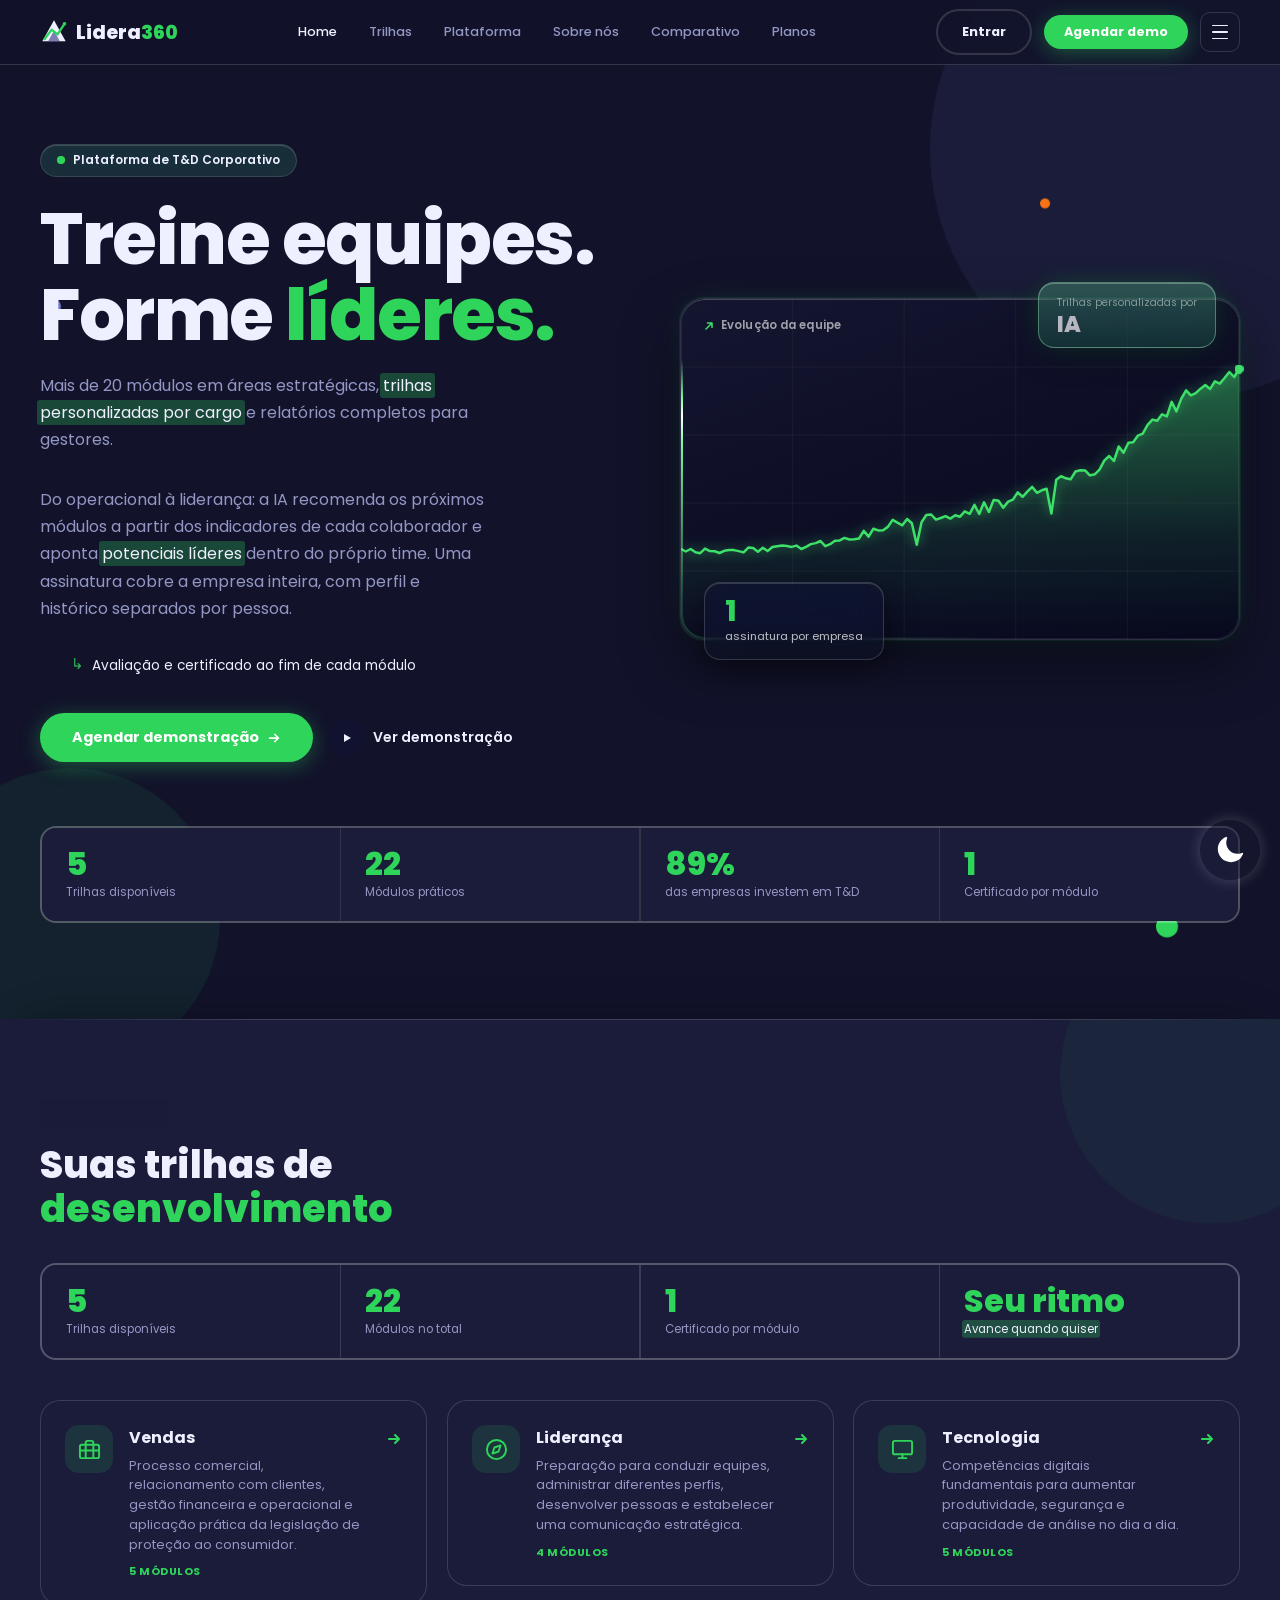
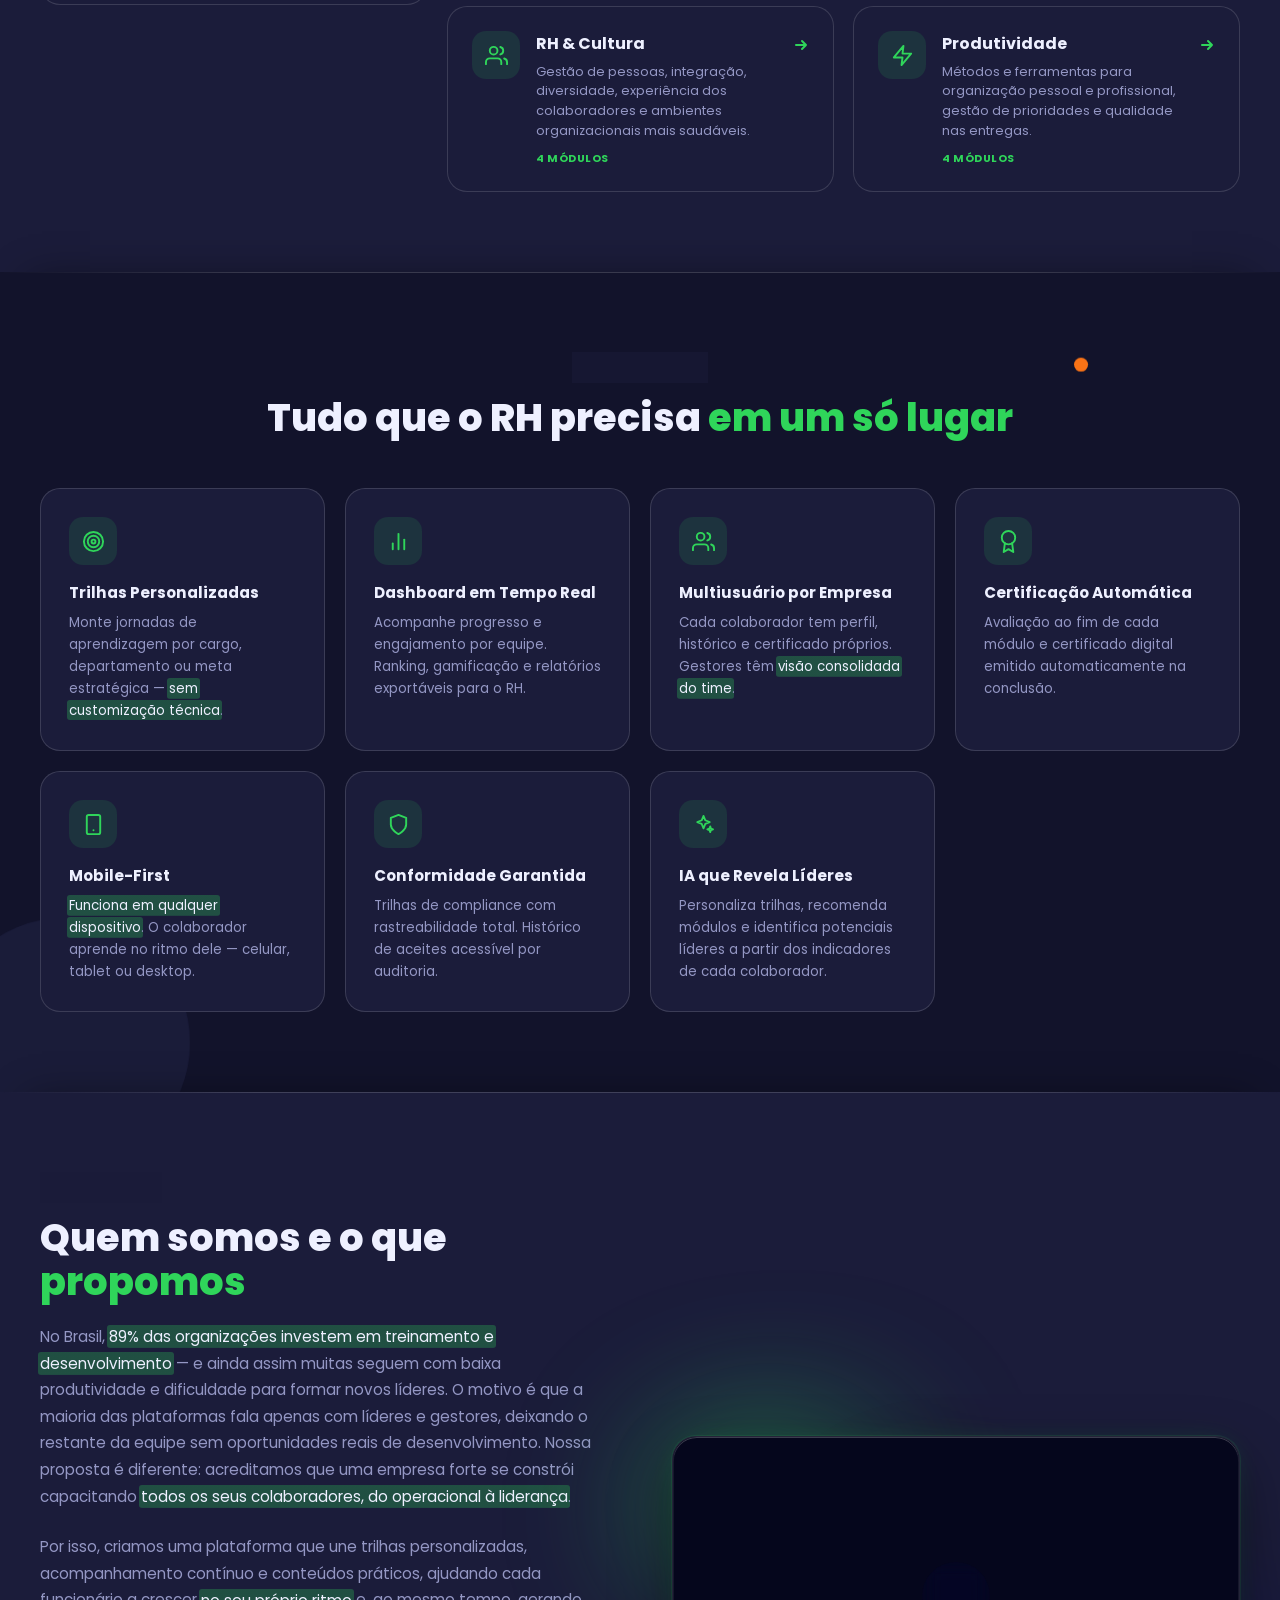
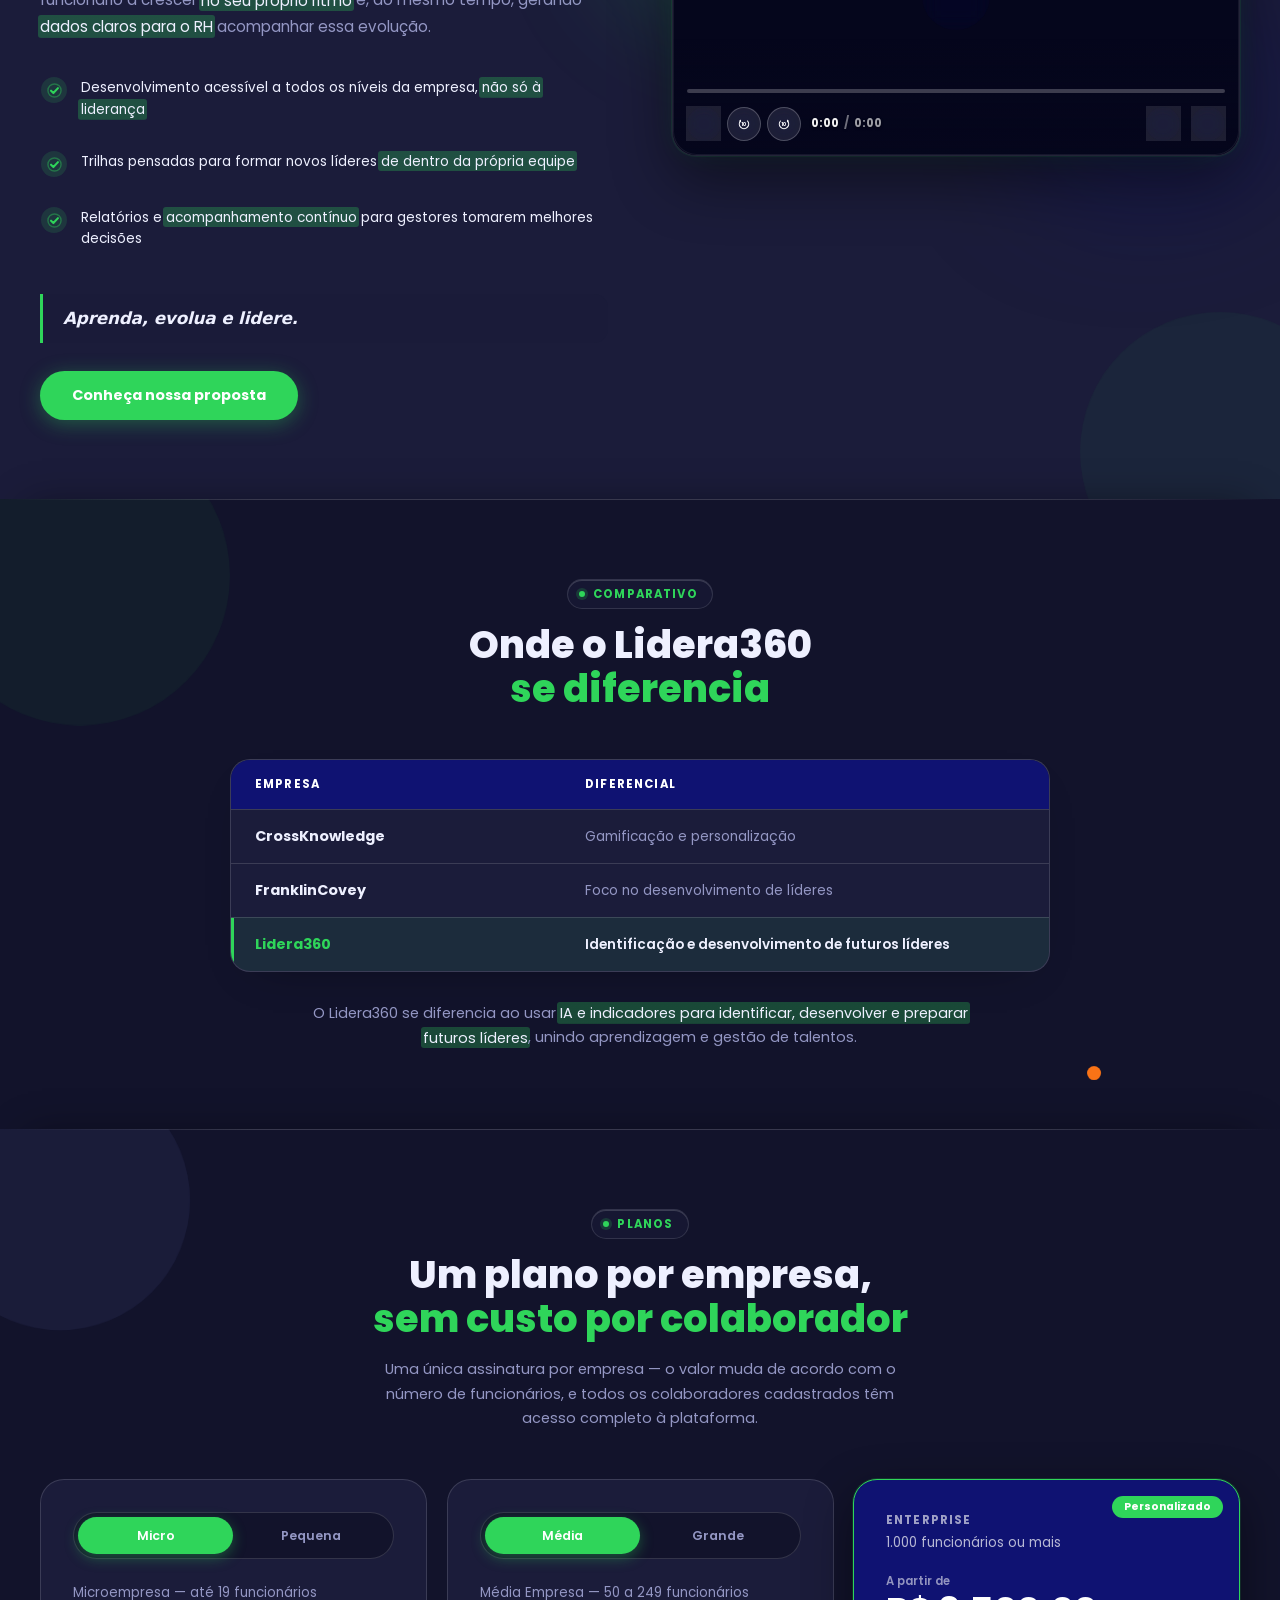
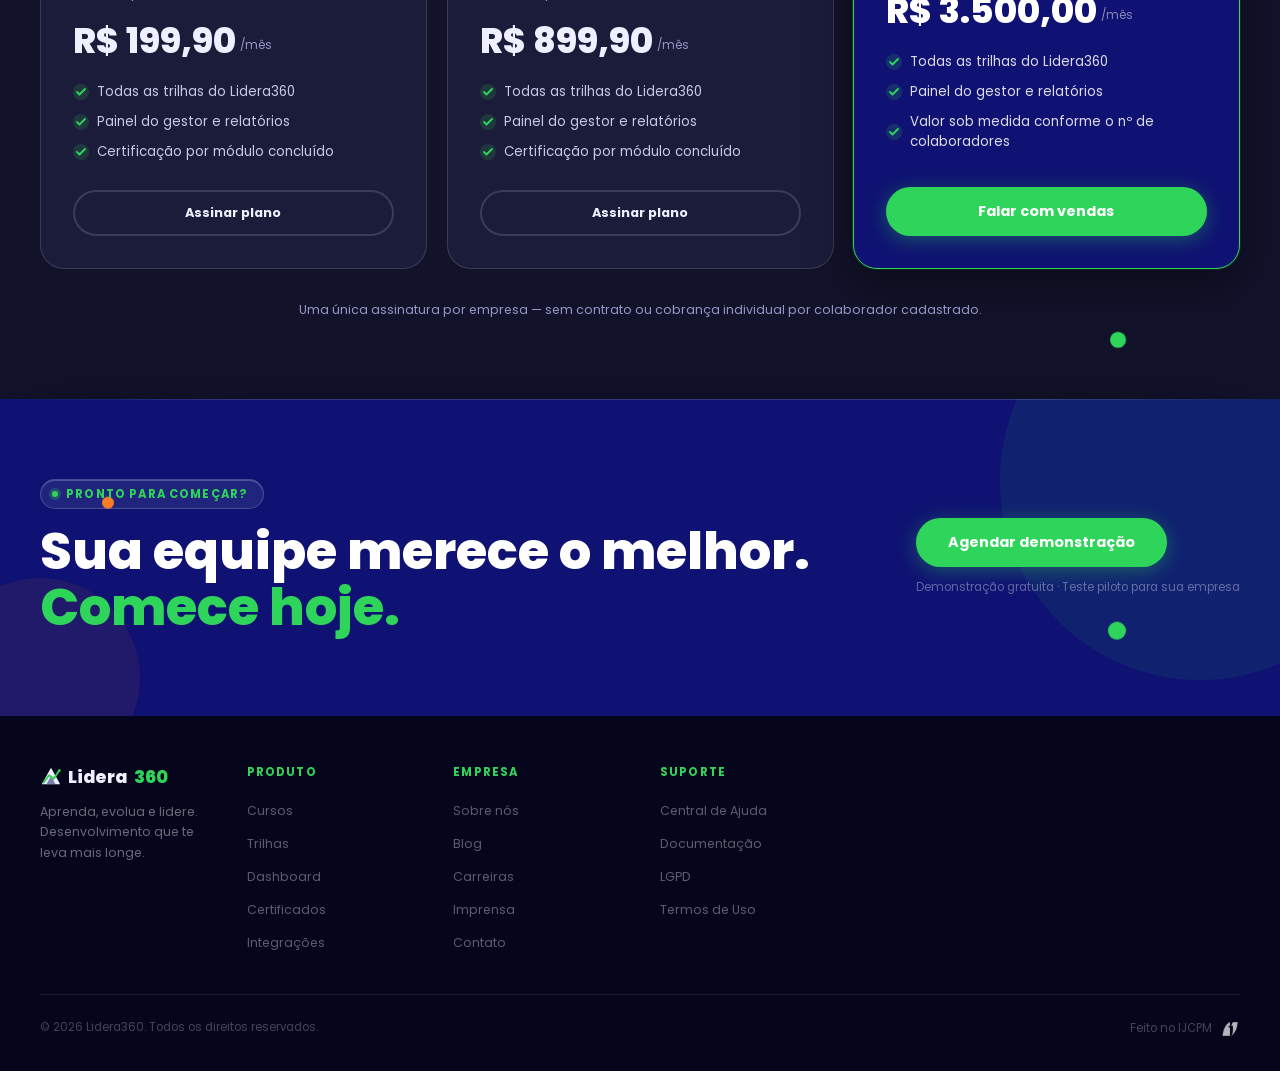
==== commit be975cdb: "hmm" ====
--- a/index.html
+++ b/index.html
@@ -818,6 +818,106 @@
       display:flex; align-items:center; justify-content:center;
     }
 
+    /* ── tópicos do hero — SÓ NO DESKTOP ─────────────────────────────
+       Existem pra fechar a altura do hero nas telas largas, onde sobrava
+       espaço embaixo e a seção seguinte espiava por baixo da dobra.
+
+       O corte é 1054px, o mesmo da nav cheia, e não os 769px em que a
+       grid vira duas colunas: entre um e outro a coluna esquerda é
+       estreita demais, cada tópico quebraria em duas linhas e o bloco
+       viraria um paredão de texto empurrando o gráfico pra baixo — o
+       oposto do problema que ele veio resolver.
+
+       A linguagem é a da .about-list (mesmo recuo negativo, mesmo tinte
+       verde no hover, mesmo selo redondo com stagger por --i), porque é
+       a forma que a página já usa pra listar pontos. O que muda é o
+       ícone: chevron em vez de check, pra não parecer a mesma lista
+       repetida em dois lugares.
+
+       Nada aqui é conteúdo exclusivo — tudo reaparece, com mais espaço,
+       na seção Plataforma. Por isso esconder no celular não tira
+       informação de ninguém.
+
+       O gate é a .hero-desk, e não um seletor por elemento, porque hoje
+       são dois blocos (um parágrafo e esta lista) e amanhã pode ser mais
+       um. Ele mora aqui junto da lista pra os dois estarem à vista um do
+       outro — quem mudar o corte precisa mudar nos dois. */
+    .hero-desk { display:none; }
+
+    @media (min-width:1054px) {
+      .hero-desk { display:block; }
+      ul.hero-desk {
+        display:flex; flex-direction:column; gap:.1rem;
+      }
+    }
+
+    .hero-points {
+      max-width:30rem;
+      margin:-.35rem 0 1.85rem;
+    }
+
+    /* O item lê como um NÓ FILHO do parágrafo acima, no formato de árvore
+       de diretório: recuado, com o galho ↳ na frente, em monoespaçada.
+
+       O recuo (1.35rem) é o que faz a leitura funcionar — sem ele o galho
+       vira só um marcador de lista qualquer. Ele entra por margin-left no
+       li, e não por padding no ul, pra o galho ficar ALINHADO à primeira
+       letra do parágrafo de cima em vez de sangrar pra fora dela.
+
+       O ↳ é um caractere de verdade (U+21B3), não um ícone: era o pedido,
+       e é o que dá o ar de terminal. A pilha monoespaçada é deliberada —
+       a Poppins da página não tem esse glifo, então o navegador cairia num
+       fallback qualquer; declarando a stack, a escolha é nossa e o
+       resultado é o mesmo em toda máquina. */
+    .hero-points li {
+      --branch-delay: calc(650ms + var(--i, 0) * 140ms);
+      display:flex; align-items:flex-start; gap:.5rem;
+      padding:.4rem .7rem .4rem .55rem;
+      margin-left:1.35rem;
+      border:1.5px solid transparent;
+      border-radius:10px;
+      font-size:.85rem; line-height:1.55; color:var(--ink);
+      transition:transform .35s cubic-bezier(.16,1,.3,1), background-color .35s ease,
+                 border-color .35s ease;
+    }
+    .hero-points li:hover {
+      transform:translateX(5px);
+      background:rgba(47,213,90,.07);
+      border-color:rgba(47,213,90,.28);
+    }
+
+    .hero-point-arrow {
+      flex-shrink:0;
+      font-family:ui-monospace, SFMono-Regular, Menlo, Consolas, "Liberation Mono", monospace;
+      font-size:.95rem; line-height:1.35;
+      color:var(--green);
+      opacity:.85;
+      transition:opacity .3s ease;
+    }
+    .hero-points li:hover .hero-point-arrow { opacity:1; }
+
+    /* o galho desce e encaixa, como quem abre a subpasta. É por isso que
+       o translate parte de cima E da esquerda: o movimento desenha o
+       próprio caminho do ↳ antes de assentar.
+
+       O atraso de base (650ms) é pra cair no fim do surgimento e não antes
+       dele: o bloco leva os 800ms da transition de [data-reveal] mais o
+       escalonamento que o grupo hero-left dá a ele, e um galho que aparece
+       durante a opacidade zero do pai não é visto por ninguém. */
+    .hero-points.in-view li .hero-point-arrow {
+      animation:heroBranchDrop .45s cubic-bezier(.34,1.56,.64,1) var(--branch-delay) both;
+    }
+    @keyframes heroBranchDrop {
+      from { opacity:0;   transform:translate(-5px,-6px); }
+      to   { opacity:.85; transform:none; }
+    }
+
+    @media (prefers-reduced-motion: reduce) {
+      .hero-point-arrow,
+      .hero-points.in-view li .hero-point-arrow { animation:none; opacity:.85; transform:none; }
+      .hero-points li:hover { transform:none; }
+    }
+
     /* hero image card */
     .hero-card {
       position:relative;
@@ -1177,17 +1277,29 @@
     }
     .hero-pill-2 {
       top:-16px; right:24px; padding:.75rem 1.125rem;
-      /* navy cheio, e de propósito. O tinte translúcido que ela teve por
-         um tempo fazia sentido quando o fundo era uma FOTO: dava pra ver
-         algo atravessando o vidro. Agora atrás dela tem o painel escuro
-         do gráfico, então o tinte só escurecia mais o que já era escuro e
-         a pílula se dissolvia no painel. Cheia, ela volta a ser um bloco
-         de cor — o único ponto de navy vivo nesse canto. É também o que
-         a separa da pill-1, que é vidro de verdade. */
-      background:linear-gradient(rgba(15,18,114,.82), rgba(15,18,114,.82));
-      border-color:rgba(255,255,255,.14);
+      /* vidro verde. O tinte é um verde-menta claro, mas fica em ALPHA
+         BAIXO de propósito: o que atravessa continua sendo o painel
+         escuro do gráfico, e é isso que segura o texto branco em cima.
+         Um verde claro cheio viraria uma etiqueta pastel e o "IA" — que
+         é o que a pílula existe pra dizer — sumiria dentro dela.
+
+         Por que aqui o vidro funciona e antes não: quando ela era navy
+         translúcida, o tinte escuro empilhava escuro sobre escuro e a
+         pílula se dissolvia no painel. Verde sobre navy é troca de MATIZ,
+         não de luminosidade — ela se separa do fundo pela cor, e não por
+         ser mais clara, então dá pra ser translúcida e destacada ao mesmo
+         tempo. Os dois stops (menta em cima, verde do projeto embaixo)
+         dão a impressão de espessura que vidro tem.
+
+         Valores fixos, sem token de tema: o painel atrás dela é escuro
+         nos dois temas, então o que ela precisa contrastar não muda.
+         Mesma razão da .hero-pill logo acima. */
+      background:linear-gradient(rgba(122,255,172,.34), rgba(47,213,90,.23));
+      opacity:0.7;
+      border-color:rgba(168,255,202,.55);
       box-shadow:0 8px 32px var(--shadow-lift),
-                 inset 0 1px 0 rgba(255,255,255,.18);
+                 0 0 30px -8px rgba(47,213,90,.6),
+                 inset 0 1px 0 rgba(216,255,230,.5);
       animation:pillFloat 9s ease-in-out infinite reverse;
     }
     @keyframes pillFloat {
@@ -1201,7 +1313,9 @@
     .pill-val  { font-size:1.8rem; font-weight:800; color:var(--green); line-height:1; }
     .pill-val2 { font-size:1.4rem; font-weight:800; color:#fff; line-height:1; }
     .pill-lbl  { font-size:.7rem; color:rgba(255,255,255,.72); margin-top:2px; }
-    .pill-lbl2 { font-size:.65rem; color:rgba(255,255,255,.6); margin-bottom:2px; }
+    /* o rótulo subiu de .6 pra .74 e ganhou um fio de menta: sobre o
+       vidro verde, branco puro a .6 ficava acinzentado e apagado */
+    .pill-lbl2 { font-size:.65rem; color:rgba(228,255,238,.74); margin-bottom:2px; }
 
     /* stats bar
        A MOLDURA (borda + o fundo cinza que aparece nos gaps de 1px)
@@ -2703,6 +2817,28 @@
         <div class="hero-badge" data-reveal data-reveal-group="hero-left"><span class="badge-dot"></span>Plataforma de T&D Corporativo</div>
         <h1 class="hero-title" data-reveal data-reveal-group="hero-left">Treine equipes.<br>Forme <span class="accent">líderes.</span></h1>
         <p class="hero-body" data-reveal data-reveal-group="hero-left">Mais de 20 módulos em áreas estratégicas, <mark class="ink">trilhas personalizadas por cargo</mark> e relatórios completos para gestores.</p>
+        <!-- ESTE PARÁGRAFO E A LISTA ABAIXO SÓ APARECEM NO DESKTOP
+             (>=1054px) — o gate é a classe .hero-desk, no CSS do hero.
+             Existem pra fechar a altura do bloco nas telas largas, onde
+             sobrava espaço e a seção seguinte espiava por baixo da dobra.
+
+             CONTEÚDO PROVISÓRIO, raso de propósito: sai do que a própria
+             página já afirma — a IA como diferencial (seção Plataforma), a
+             assinatura única por empresa (pílula do gráfico e seção Planos)
+             e o certificado por módulo (barra de números logo abaixo). Vai
+             ser reescrito quando a documentação do projeto entrar. Nenhum
+             número novo foi inventado aqui, que é a régua do resto do hero,
+             e vale manter na substituição. -->
+        <p class="hero-body hero-desk" data-reveal data-reveal-group="hero-left">Do operacional à liderança: a IA recomenda os próximos módulos a partir dos indicadores de cada colaborador e aponta <mark class="ink">potenciais líderes</mark> dentro do próprio time. Uma assinatura cobre a empresa inteira, com perfil e histórico separados por pessoa.</p>
+        <ul class="hero-points hero-desk" data-reveal data-reveal-group="hero-left">
+          <li style="--i:0">
+            <!-- ↳ (U+21B3): o galho da árvore. aria-hidden porque é
+                 desenho, não conteúdo — leitor de tela leria "seta pra
+                 baixo e direita" antes de cada linha, sem ganho nenhum. -->
+            <span class="hero-point-arrow" aria-hidden="true">↳</span>
+            <span>Avaliação e certificado ao fim de cada módulo</span>
+          </li>
+        </ul>
         <div class="hero-ctas" data-reveal data-reveal-group="hero-left">
           <button class="btn-green" onclick="window.location='#'">
             Agendar demonstração
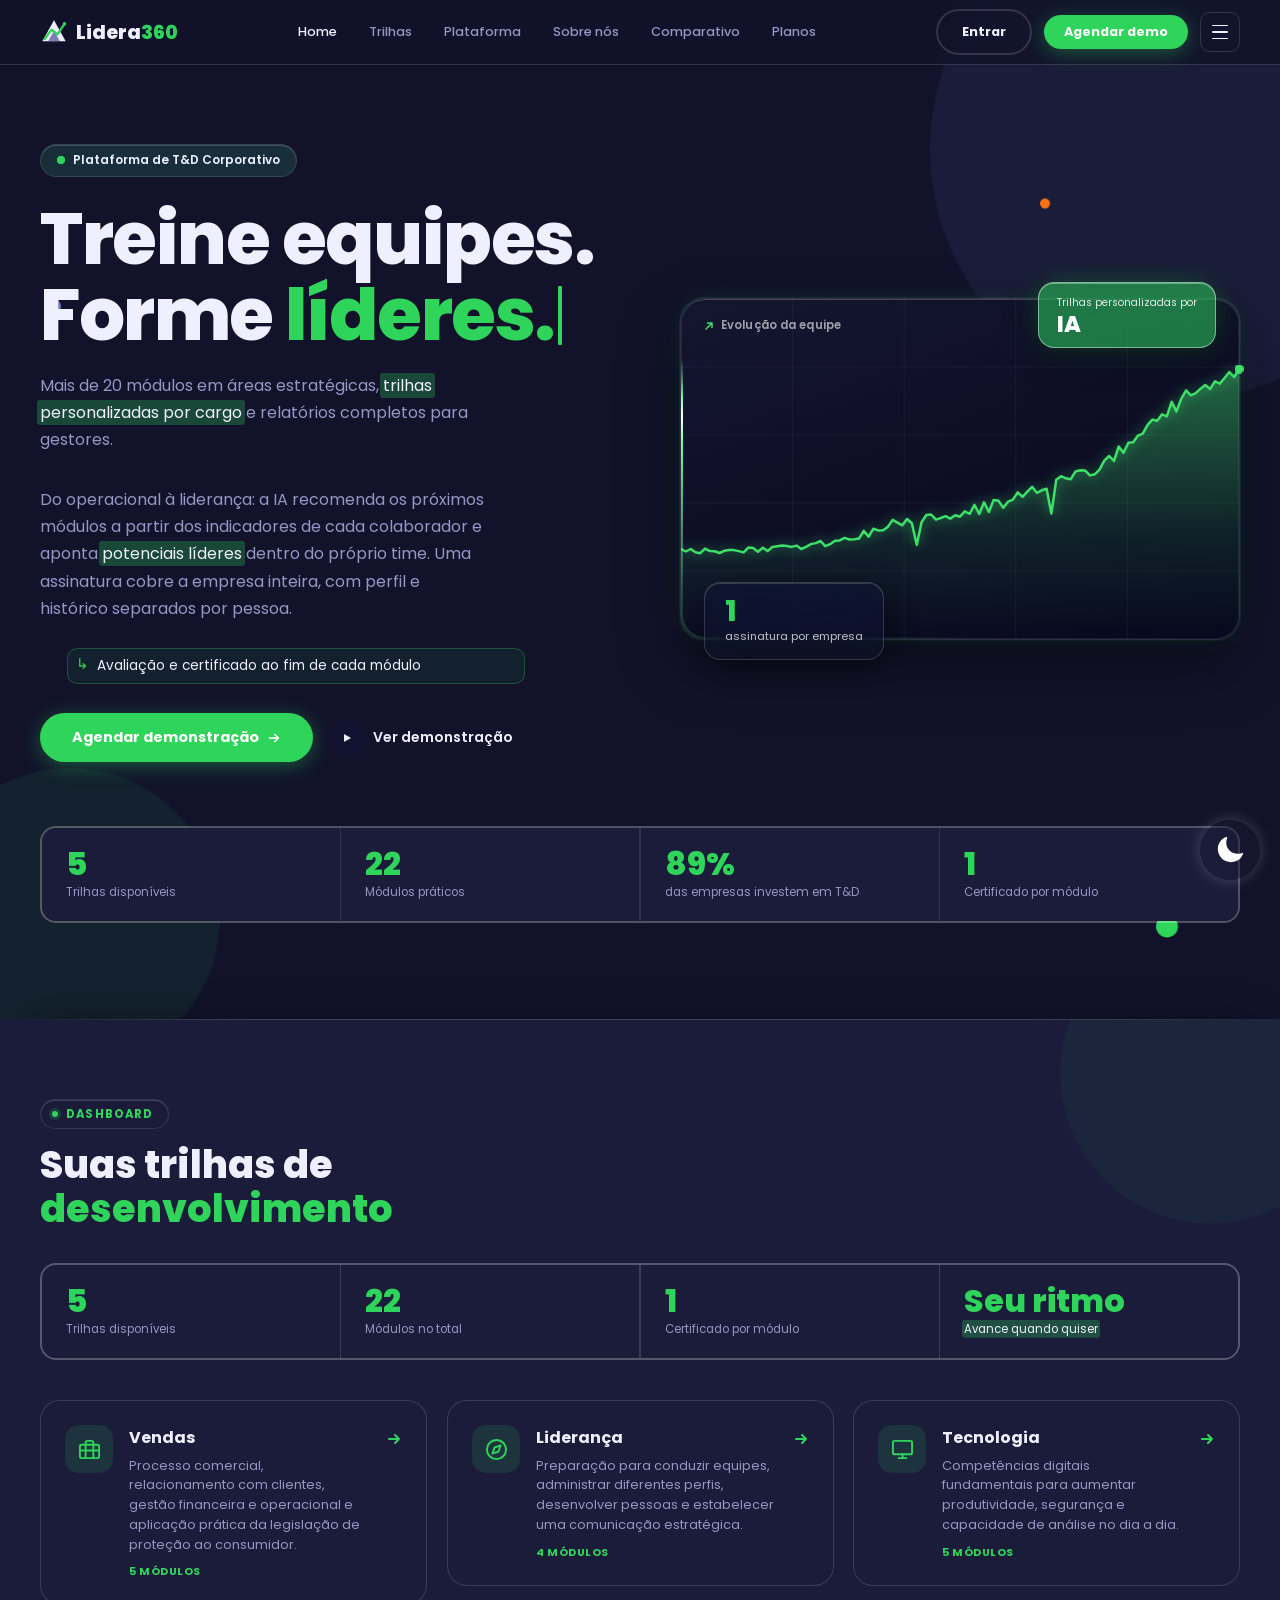
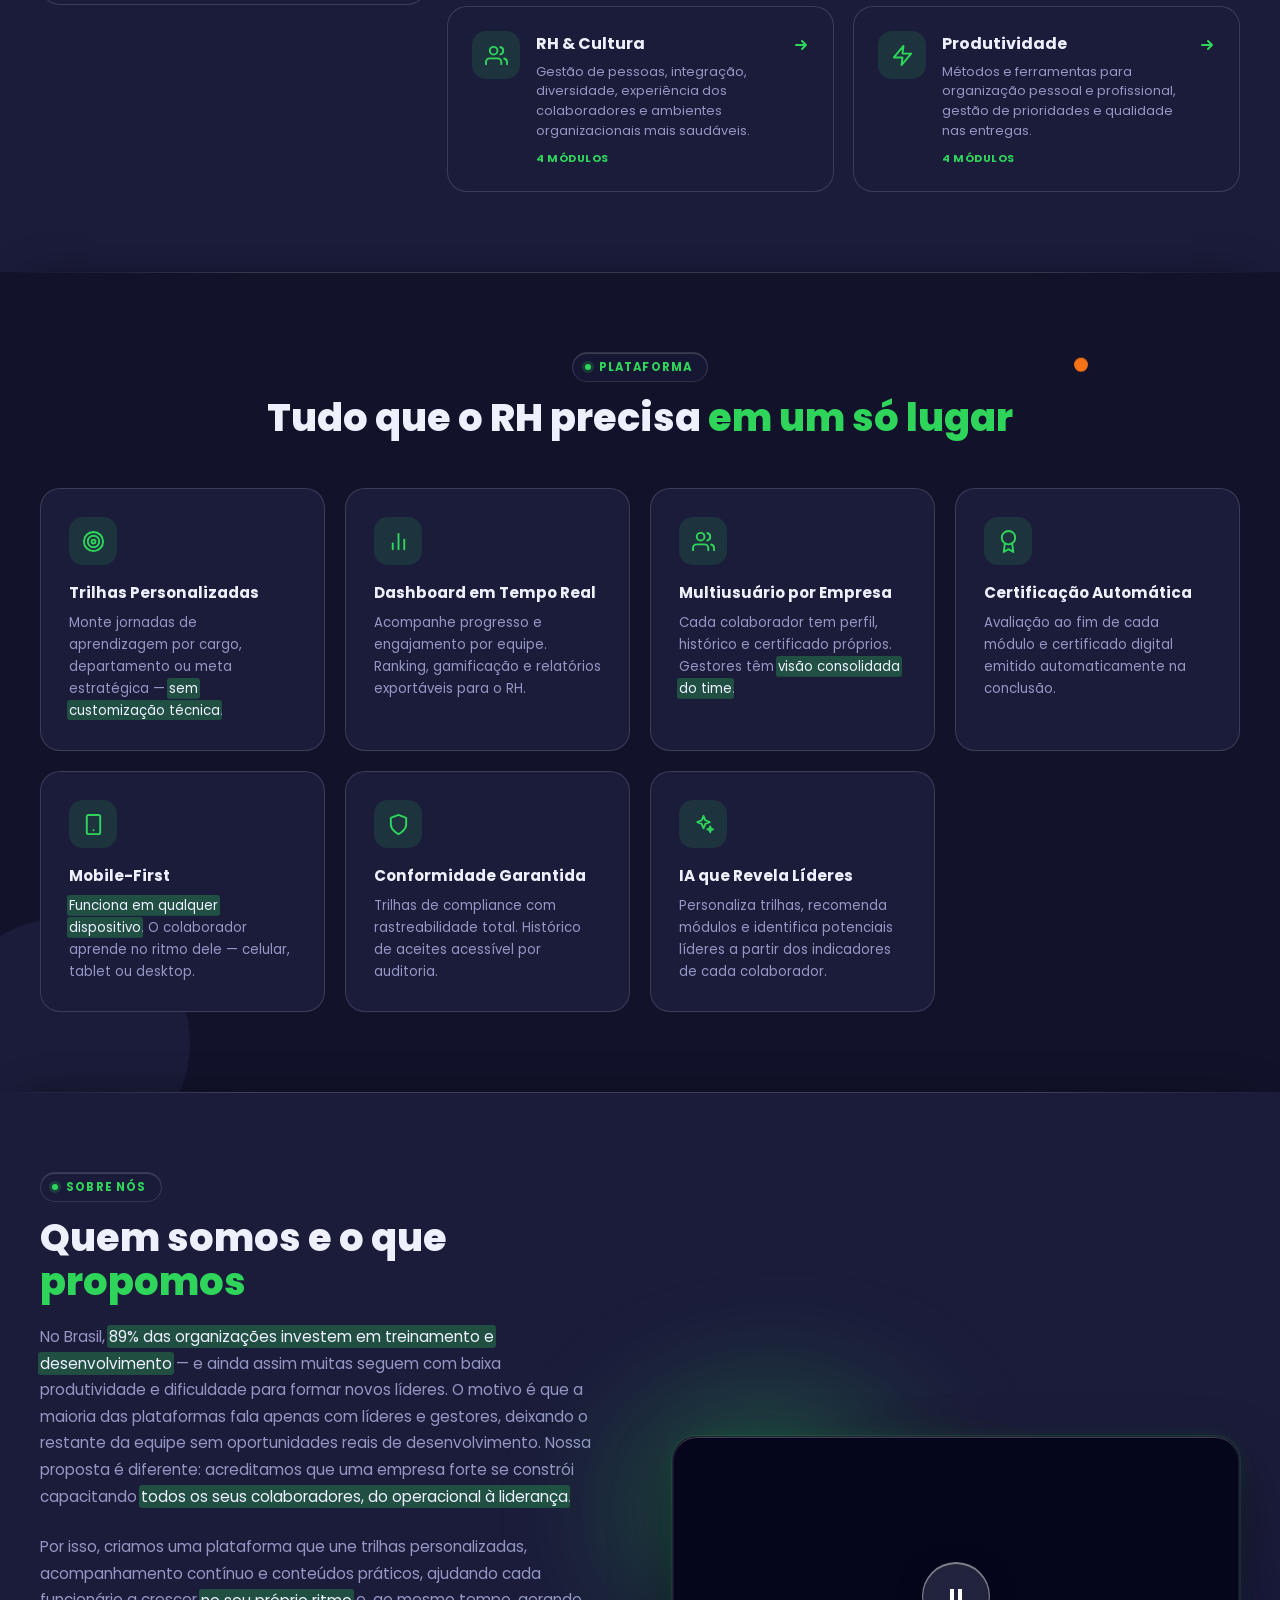
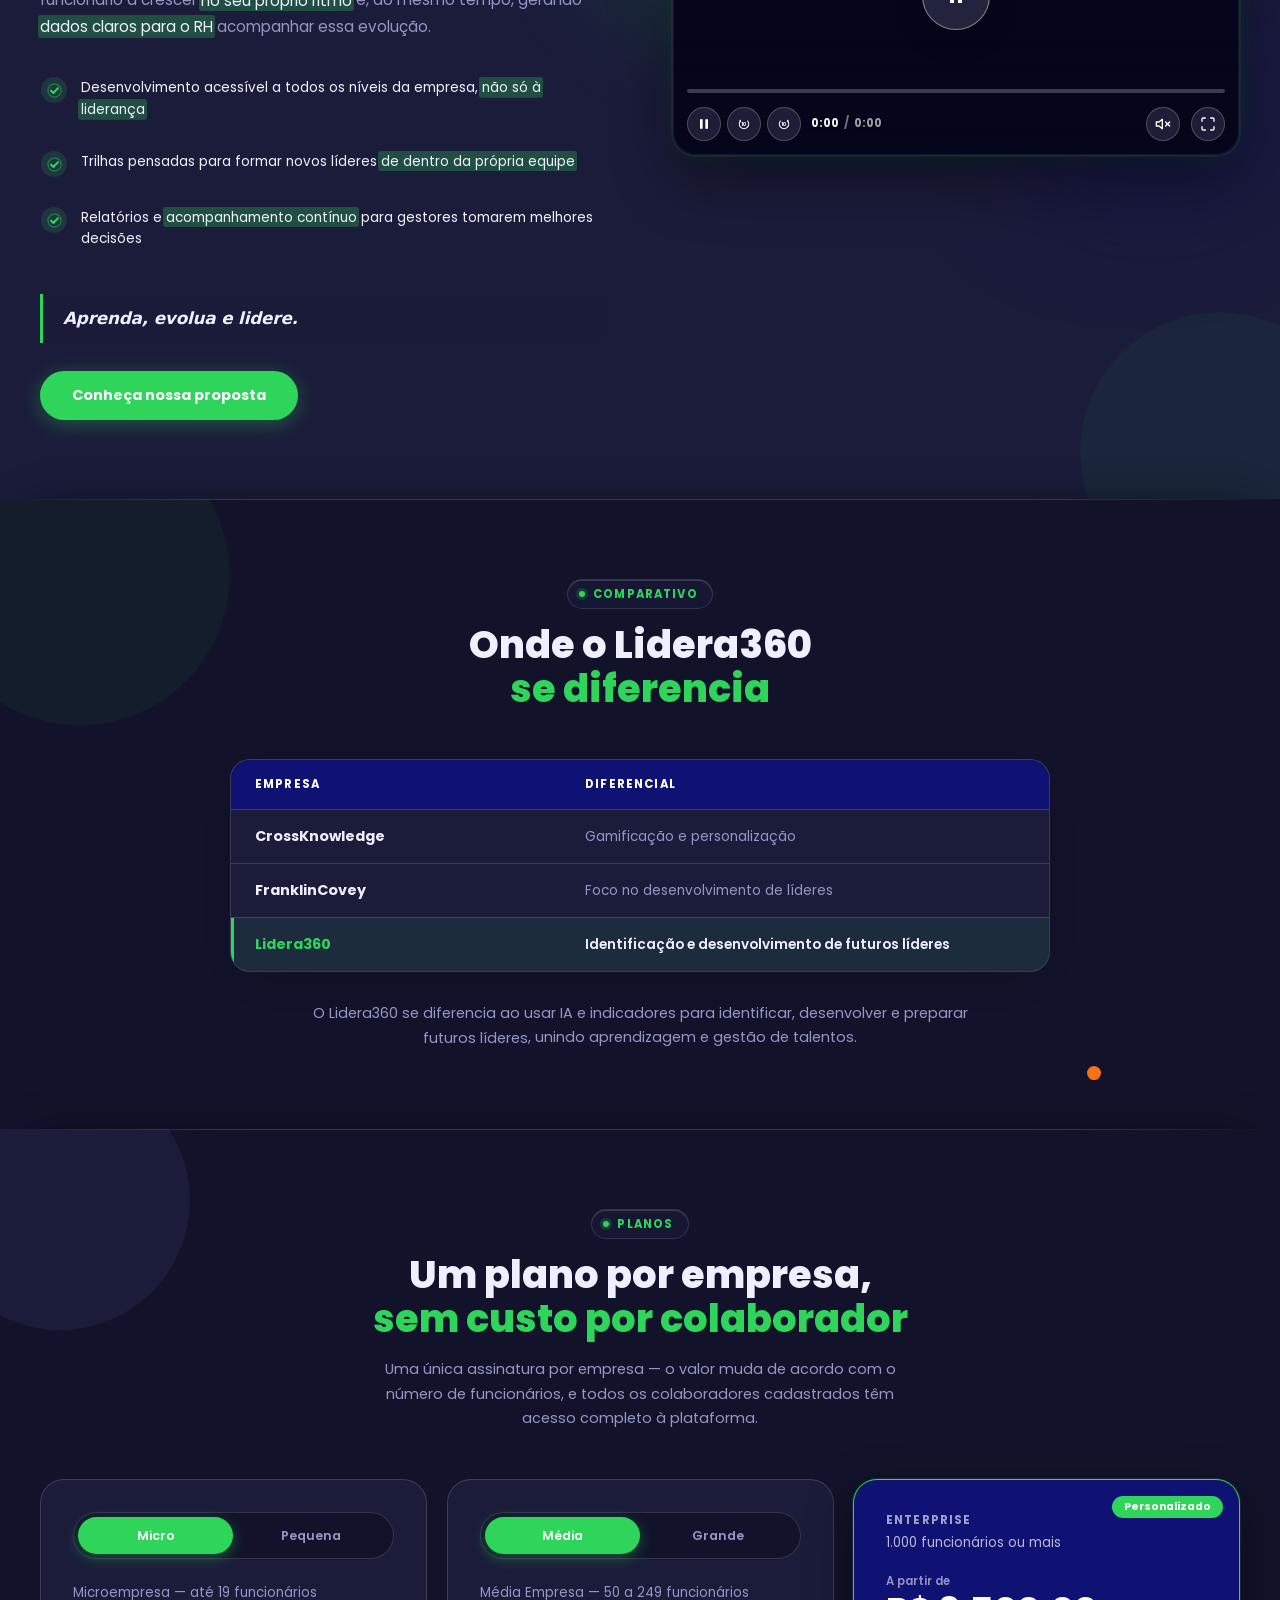
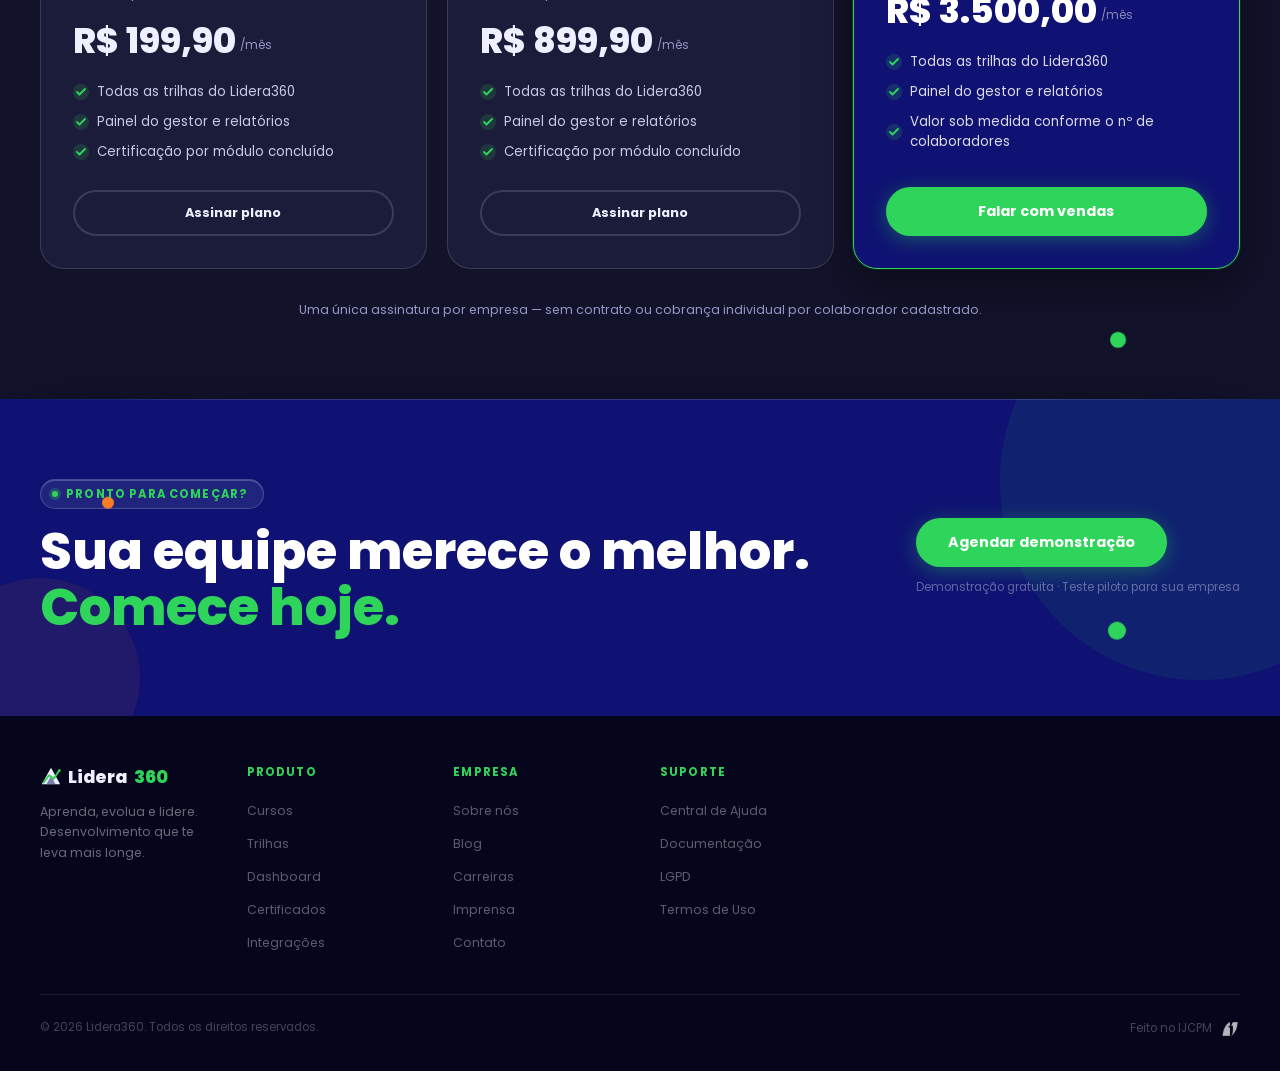
==== commit ce22846b: "animações tops" ====
--- a/index.html
+++ b/index.html
@@ -191,7 +191,18 @@
     @media(max-width:768px){ .wrap{ padding:0 1.25rem; } }
 
     .grid-2 { display:grid; gap:3rem; }
-    @media(min-width:769px){ .grid-2{ grid-template-columns:1fr 1fr; align-items:center; gap:5rem; } }
+    /* minmax(0,1fr) e não 1fr: "1fr" é atalho pra "minmax(auto,1fr)", ou
+       seja o piso da coluna é o MIN-CONTENT dela. Com o título do hero em
+       white-space:nowrap (ver .hero-title), esse min-content passou a ser
+       a linha inteira "Forme gestores." — a coluna da esquerda inflava, e
+       o que ela ganhava saía da coluna do vídeo: a 1024px o card encolhia
+       de 432px pra 395px, e ENCOLHIA DIFERENTE a cada palavra do
+       typewriter, então o painel mudava de tamanho sozinho enquanto as
+       palavras trocavam. minmax(0,...) baixa esse piso pra zero: as duas
+       colunas ficam 50/50 fixas, e o texto que não couber transborda pro
+       gap em vez de empurrar o vizinho.
+       O .grid-2 só é usado aqui no hero — não respinga em outra seção. */
+    @media(min-width:769px){ .grid-2{ grid-template-columns:minmax(0,1fr) minmax(0,1fr); align-items:center; gap:5rem; } }
 
     /* .hide-mobile é usada só pela nav — os seis links, o "Entrar" e o
        "Agendar demo". O corte é 1054px, e não 769px, porque abaixo disso
@@ -798,6 +809,57 @@
     }
     .hero-title .accent { color:var(--green); }
 
+    /* A segunda linha ("Forme " + a palavra que o typewriter troca) não
+       pode quebrar. "líderes." cabia por acaso — é a mais curta das três;
+       "gestores." e "talentos." jogavam pra uma terceira linha.
+
+       O corte é 769px: exatamente onde o .grid-2 vira DUAS COLUNAS, que é
+       exatamente onde o problema nasce. A coluna passa a ser metade da
+       página e o texto não cabe mais nela — abaixo disso o layout é de
+       uma coluna só, o título tem a largura inteira e nunca precisou
+       disso. (Antes eu tinha posto 1054px, o corte da nav; era o corte
+       errado — deixava 769~1053px, o tablet, ainda quebrando.)
+
+       Não é falta de espaço na TELA, é falta de espaço na COLUNA: o wrap
+       obedece a largura da coluna e ignora o gap vazio de 5rem logo ao
+       lado. Por isso nowrap resolve — o excesso escorre pro gap, que não
+       tem nada. Medido nas três palavras, no pior caso de cada faixa:
+
+         786px  → coluna 313px, precisa 360px (estoura 47px)
+         1024px → coluna 432px, precisa 469px (estoura 37px)
+         1440px → coluna 560px, precisa 550px (nem estoura)
+
+       Ou seja: o pior estouro é 47px contra 80px de gap. Nunca encosta no
+       card do vídeo. E ele só pode transbordar sem empurrar nada porque o
+       .grid-2 usa minmax(0,1fr) — ver o comentário lá em cima. */
+    @media (min-width:769px) {
+      .hero-title { white-space:nowrap; }
+    }
+
+    /* cursor de máquina de escrever: uma barra RETA (não a itálica "/"
+       que normalmente aparece copiando de algum lugar) — um retângulo
+       fino desenhado no próprio CSS, e não um caractere de fonte, porque
+       glifo de cursor varia (ou nem existe) de fonte pra fonte. Ele é
+       criado pelo JS (ver o fim do body) e só existe enquanto o
+       typewriter está rodando; sem JS, ou com prefers-reduced-motion,
+       ele nunca é inserido — o título fica no texto estático de sempre. */
+    .hero-type-cursor {
+      display:inline-block;
+      width:.055em; height:.82em;
+      margin-left:.05em;
+      border-radius:1px;
+      background:var(--green);
+      vertical-align:-.08em;
+      animation:heroCursorBlink 1s ease-in-out infinite;
+    }
+    @keyframes heroCursorBlink {
+      0%, 49%   { opacity:1; }
+      50%, 100% { opacity:0; }
+    }
+    @media (prefers-reduced-motion: reduce) {
+      .hero-type-cursor { animation:none; opacity:0; }
+    }
+
     .hero-body {
       font-size:1rem; line-height:1.7;
       color:var(--muted); max-width:28rem;
@@ -880,7 +942,13 @@
       transition:transform .35s cubic-bezier(.16,1,.3,1), background-color .35s ease,
                  border-color .35s ease;
     }
-    .hero-points li:hover {
+    /* .is-auto-hover é o MESMO estado do hover, posto pelo script sozinho
+       alguns segundos depois do bloco surgir — o item se destaca por
+       conta própria em vez de esperar o mouse. Os dois seletores dividem
+       a mesma regra de propósito: se um dia o hover mudar, o automático
+       muda junto, sem chance de ficarem diferentes. */
+    .hero-points li:hover,
+    .hero-points li.is-auto-hover {
       transform:translateX(5px);
       background:rgba(47,213,90,.07);
       border-color:rgba(47,213,90,.28);
@@ -894,7 +962,8 @@
       opacity:.85;
       transition:opacity .3s ease;
     }
-    .hero-points li:hover .hero-point-arrow { opacity:1; }
+    .hero-points li:hover .hero-point-arrow,
+    .hero-points li.is-auto-hover .hero-point-arrow { opacity:1; }
 
     /* o galho desce e encaixa, como quem abre a subpasta. É por isso que
        o translate parte de cima E da esquerda: o movimento desenha o
@@ -904,8 +973,16 @@
        dele: o bloco leva os 800ms da transition de [data-reveal] mais o
        escalonamento que o grupo hero-left dá a ele, e um galho que aparece
        durante a opacidade zero do pai não é visto por ninguém. */
+    /* backwards, e NÃO both: com "both" a animação segurava a opacidade
+       final (.85) pra sempre, e animação vence declaração normal na
+       cascata — ou seja o :hover da seta (opacity:1) nunca chegava a
+       valer, o galho não acendia nunca. "backwards" mantém a única parte
+       que interessa (o estado inicial durante o atraso, pra seta não
+       aparecer antes da hora) e solta o controle assim que termina; o
+       valor de repouso volta a ser o .85 da regra base, que é o mesmo
+       número — nada muda visualmente, só a cascata destrava. */
     .hero-points.in-view li .hero-point-arrow {
-      animation:heroBranchDrop .45s cubic-bezier(.34,1.56,.64,1) var(--branch-delay) both;
+      animation:heroBranchDrop .45s cubic-bezier(.34,1.56,.64,1) var(--branch-delay) backwards;
     }
     @keyframes heroBranchDrop {
       from { opacity:0;   transform:translate(-5px,-6px); }
@@ -1277,29 +1354,34 @@
     }
     .hero-pill-2 {
       top:-16px; right:24px; padding:.75rem 1.125rem;
-      /* vidro verde. O tinte é um verde-menta claro, mas fica em ALPHA
-         BAIXO de propósito: o que atravessa continua sendo o painel
-         escuro do gráfico, e é isso que segura o texto branco em cima.
-         Um verde claro cheio viraria uma etiqueta pastel e o "IA" — que
-         é o que a pílula existe pra dizer — sumiria dentro dela.
-
-         Por que aqui o vidro funciona e antes não: quando ela era navy
-         translúcida, o tinte escuro empilhava escuro sobre escuro e a
-         pílula se dissolvia no painel. Verde sobre navy é troca de MATIZ,
-         não de luminosidade — ela se separa do fundo pela cor, e não por
-         ser mais clara, então dá pra ser translúcida e destacada ao mesmo
-         tempo. Os dois stops (menta em cima, verde do projeto embaixo)
-         dão a impressão de espessura que vidro tem.
+      /* o verde do projeto, translúcido, com blur próprio.
+
+         A translucidez vem do ALPHA da cor, e não de um opacity no
+         elemento. A diferença importa: opacity apaga o elemento INTEIRO,
+         texto junto — o "IA" e o rótulo iam desbotar na mesma proporção
+         que o fundo, e é justamente o texto que precisa continuar firme.
+         Com alpha na cor, só a superfície fica translúcida.
+
+         O .52 não é gosto, é o teto útil: é onde o painel escuro ainda
+         atravessa (senão o vidro some e vira adesivo chapado) e o branco
+         por cima ainda passa de 5:1 de contraste, que é o que o rótulo
+         pequeno precisa. Subindo pra ~.65 o verde clareia e o rótulo
+         começa a falhar; descendo de ~.4 a pílula se dissolve no painel.
+
+         O blur é maior que o dos outros vidros (22 contra 16): quanto
+         mais cor a superfície tem, mais o fundo precisa estar dissolvido
+         pra ela não parecer um papel colorido colado por cima do gráfico.
 
          Valores fixos, sem token de tema: o painel atrás dela é escuro
          nos dois temas, então o que ela precisa contrastar não muda.
          Mesma razão da .hero-pill logo acima. */
-      background:linear-gradient(rgba(122,255,172,.34), rgba(47,213,90,.23));
-      opacity:0.7;
-      border-color:rgba(168,255,202,.55);
+      background:rgba(47,213,90,.52);
+      backdrop-filter:blur(22px) saturate(150%);
+      -webkit-backdrop-filter:blur(22px) saturate(150%);
+      border-color:rgba(216,255,230,.5);
       box-shadow:0 8px 32px var(--shadow-lift),
                  0 0 30px -8px rgba(47,213,90,.6),
-                 inset 0 1px 0 rgba(216,255,230,.5);
+                 inset 0 1px 0 rgba(255,255,255,.34);
       animation:pillFloat 9s ease-in-out infinite reverse;
     }
     @keyframes pillFloat {
@@ -1313,9 +1395,9 @@
     .pill-val  { font-size:1.8rem; font-weight:800; color:var(--green); line-height:1; }
     .pill-val2 { font-size:1.4rem; font-weight:800; color:#fff; line-height:1; }
     .pill-lbl  { font-size:.7rem; color:rgba(255,255,255,.72); margin-top:2px; }
-    /* o rótulo subiu de .6 pra .74 e ganhou um fio de menta: sobre o
-       vidro verde, branco puro a .6 ficava acinzentado e apagado */
-    .pill-lbl2 { font-size:.65rem; color:rgba(228,255,238,.74); margin-bottom:2px; }
+    /* branco puro, e mais forte que os .6 originais: sobre o verde cheio
+       o rótulo disputa com uma superfície clara, não mais com navy */
+    .pill-lbl2 { font-size:.65rem; color:rgba(255,255,255,.86); margin-bottom:2px; }
 
     /* stats bar
        A MOLDURA (borda + o fundo cinza que aparece nos gaps de 1px)
@@ -1393,7 +1475,32 @@
        mesma curva do badgeDotPulse, pra ser o mesmo sinal.
 
        A curva das três transições é a mesma do scroll reveal, e o tempo é
-       longo de propósito: a troca acompanha a rolagem, não interrompe. */
+       longo de propósito: a troca acompanha a rolagem, não interrompe.
+
+       ATRASO + POP na entrada: sem eles a virada acontecia junto com o
+       pixel exato em que a seção cruza a faixa central (ver o
+       IntersectionObserver no fim do body) — o efeito ficava colado no
+       movimento do scroll e passava despercebido, era fácil de rolar
+       "por cima" dele sem notar. O atraso de 180ms separa a causa (cruzar
+       a faixa) do efeito (acender): a pílula espera um instante e SÓ
+       ENTÃO reage, o que lê como uma resposta deliberada, e não como
+       algo acoplado 1:1 à rolagem.
+
+       O atraso mora só na regra .is-active, não na base — é o que faz
+       ele valer SÓ pra entrada. Troca é: quando a classe é adicionada, o
+       navegador lê a transition-delay da regra que está sendo aplicada
+       (a nova), então usa os 180ms; quando é removida, o elemento volta
+       pra base sem delay, e a saída fica imediata — não faz sentido
+       atrasar o apagar de uma seção que você já passou.
+
+       O pop reaproveita a curva com overshoot que o projeto já usa pra
+       "algo automático apareceu" — o mesmo cubic-bezier(.34,1.56,.64,1)
+       do checkPop, do chartPop e do heroPointPop. Sem overshoot, o
+       eyebrow só clareava; com ele, a pílula estica um pouco além do
+       tamanho final e volta, o que dá peso físico à troca — o exagero de
+       6% é pequeno o bastante pra não sacudir o layout ao redor (é
+       transform, não afeta o fluxo) mas grande o bastante pra o olho
+       pegar o movimento com o rabo. */
     .section-eyebrow {
       position:relative;
       /* o backdrop-filter aqui em cima já criaria o contexto de
@@ -1412,17 +1519,32 @@
       transition:opacity .6s cubic-bezier(.16,1,.3,1);
       pointer-events:none;
     }
-    .section-eyebrow.is-active::after { opacity:1; }
-    .section-eyebrow.is-active { border-color:rgba(47,213,90,.3); }
+    .section-eyebrow.is-active::after {
+      opacity:1;
+      transition-delay:.18s;
+    }
+    .section-eyebrow.is-active {
+      border-color:rgba(47,213,90,.3);
+      transition-delay:.18s;
+      animation:eyebrowPop .5s cubic-bezier(.34,1.56,.64,1) .18s both;
+    }
+    @keyframes eyebrowPop {
+      0%   { scale:.92; }
+      55%  { scale:1.06; }
+      100% { scale:1; }
+    }
     .section-eyebrow.is-active::before {
-      animation:eyebrowDotPulse 2.8s cubic-bezier(.2,.6,.3,1) infinite;
+      animation:eyebrowDotPulse 2.8s cubic-bezier(.2,.6,.3,1) .18s infinite;
     }
     @keyframes eyebrowDotPulse {
       0%   { box-shadow:0 0 0 3px rgba(47,213,90,.18), 0 0 0 0    rgba(47,213,90,.5); }
       100% { box-shadow:0 0 0 3px rgba(47,213,90,.18), 0 0 0 10px rgba(47,213,90,0);  }
     }
     @media (prefers-reduced-motion: reduce) {
-      /* o verde continua marcando a seção; só a onda para */
+      /* o verde continua marcando a seção; só o exagero (pop, onda e
+         atraso) para — o estado final chega igual, só que sem drama */
+      .section-eyebrow.is-active { animation:none; transition-delay:0s; }
+      .section-eyebrow.is-active::after { transition-delay:0s; }
       .section-eyebrow.is-active::before { animation:none; }
     }
 
@@ -2167,12 +2289,28 @@
       pointer-events:none;
       will-change:opacity, transform;
     }
+    /* Uma passada só, e bem mais baixa que antes. Eram três repetições a
+       .8 de opacidade em .9s cada — piscava, e piscar três vezes lê como
+       alerta, não como "o vídeo chegou".
+
+       O que deixa soft não é só cortar as repetições: é BAIXAR O PICO e
+       ALONGAR o tempo. Metade da suavidade veio de .8 → .38 (o brilho
+       agora insinua em vez de estourar) e a outra metade de .9s → 1.7s —
+       a mesma luz, espalhada no dobro do tempo, não tem borda perceptível
+       de entrada nem de saída. O scale também encolheu (.99~1.02 →
+       .995~1.012): o que era um "pump" virou uma respirada.
+
+       1.7s também mantém o glow como a animação MAIS LONGA do conjunto —
+       o traço da borda (edgeSweep) dura 1.4s. Isso importa porque é o
+       animationend do glow que tira a classe .video-pulse (ver o script
+       no fim do body); se ele terminasse primeiro, cortaria o traço no
+       meio. */
     @keyframes video-glow-pulse {
-      0%, 100% { opacity:0;   transform:scale(.99); }
-      45%      { opacity:.8;  transform:scale(1.02); }
+      0%, 100% { opacity:0;   transform:scale(.995); }
+      50%      { opacity:.38; transform:scale(1.012); }
     }
     .about-video-frame.video-pulse::after {
-      animation:video-glow-pulse .9s cubic-bezier(.4,0,.2,1) 3;
+      animation:video-glow-pulse 1.7s cubic-bezier(.4,0,.2,1) 1;
     }
     @media (prefers-reduced-motion: reduce) {
       .about-video-frame.video-pulse::after { animation:none; }
@@ -2815,7 +2953,7 @@
       <!-- left -->
       <div>
         <div class="hero-badge" data-reveal data-reveal-group="hero-left"><span class="badge-dot"></span>Plataforma de T&D Corporativo</div>
-        <h1 class="hero-title" data-reveal data-reveal-group="hero-left">Treine equipes.<br>Forme <span class="accent">líderes.</span></h1>
+        <h1 class="hero-title" data-reveal data-reveal-group="hero-left" id="heroTitle">Treine equipes.<br>Forme <span class="accent">líderes.</span></h1>
         <p class="hero-body" data-reveal data-reveal-group="hero-left">Mais de 20 módulos em áreas estratégicas, <mark class="ink">trilhas personalizadas por cargo</mark> e relatórios completos para gestores.</p>
         <!-- ESTE PARÁGRAFO E A LISTA ABAIXO SÓ APARECEM NO DESKTOP
              (>=1054px) — o gate é a classe .hero-desk, no CSS do hero.
@@ -2970,7 +3108,14 @@
 </section>
 
 <!-- ── Sobre nós ──────────────────────────────────── -->
-<section class="about-section" id="sobre">
+<!-- data-scroll-align="center": esta section é a mais alta do projeto
+     (1014px contra 630~870 das outras) e não cabe na tela. Alinhar pelo
+     topo, como as demais, deixava todo o excedente cortado embaixo. Com
+     o atributo, os links que chegam aqui miram no CENTRO dela em vez do
+     topo, e a sobra fica repartida em cima e embaixo. É declarativo de
+     propósito: pra outra section precisar disso, basta o atributo — a
+     conta em si mora no lideraAnchorY, no script do fim do body. -->
+<section class="about-section" id="sobre" data-scroll-align="center">
   <div class="circle" style="width:280px;height:280px;background:rgba(47,213,90,.05);bottom:-80px;right:-80px;"></div>
   <div class="wrap" style="position:relative;z-index:1;">
     <div class="about-grid">
@@ -3479,6 +3624,230 @@
       })
     }
 
+
+  /* ── typewriter do título do hero ────────────────────────────────────
+     Dois typewriters, como pedido: um escreve o título inteiro (rápido,
+     uma vez só), o outro fica digitando/apagando o span verde em loop —
+     "líderes." → "gestores." → "talentos." → de volta.
+
+     QUANDO COMEÇA: 350ms depois do .in-view, ou seja NO MEIO do fade do
+     bloco, não depois dele. Antes eram 1100ms (os 800 da transition mais
+     300 de respiro) e sobrava um buraco — os outros elementos do grupo
+     hero-left já tinham chegado e o título ficava quase um segundo
+     vazio, porque durante o fade não há NADA pra ver: o texto foi
+     esvaziado antes (ver abaixo).
+
+     Esperar o fim formal da transition era desperdício porque a curva
+     dela (cubic-bezier(.16,1,.3,1)) é muito front-loaded. Medindo a
+     opacidade do título ao longo do próprio easing:
+
+       300ms → 0.84    400ms → 0.93    600ms → 0.99    890ms → 1.00
+
+     Ou seja, dos 890ms até o fim, os últimos ~500ms só levam de 0.93 a
+     1.0 — invisível. Aos 350ms o bloco já está praticamente todo lá, e é
+     de lá que a digitação parte.
+
+     POR QUE LIMPAR O TEXTO NÃO CAUSA FLASH: [data-reveal] já deixa o
+     elemento com opacity:0 desde o <head> (é CSS síncrono, antes de
+     qualquer JS rodar) — então o h1 já está INVISÍVEL no primeiro paint,
+     de qualquer forma. Este bloco reescreve o conteúdo dele (texto
+     original → três pedaços vazios) enquanto ele ainda está invisível, o
+     que dá a janela seguinte: como IntersectionObserver notifica de
+     forma ASSÍNCRONA (nunca antes do script atual terminar de rodar),
+     essa reescrita — síncrona — sempre termina antes que o navegador
+     tenha chance de marcar o h1 como .in-view e começar a mostrá-lo. Por
+     isso os dois guard clauses abaixo (sem IntersectionObserver, sem
+     MutationObserver): sem eles, o navegador tem um caminho SÍNCRONO
+     alternativo pra adicionar .in-view (ver o fallback no scroll reveal,
+     logo acima) que poderia vazar o texto original por um instante antes
+     da limpeza — nesses navegadores (rríssimos hoje), preferível não
+     rodar o efeito a arriscar esse flash. ── */
+  ;(function () {
+    const title = document.getElementById('heroTitle')
+    if (!title) return
+    if (window.matchMedia('(prefers-reduced-motion: reduce)').matches) return
+    if (!('IntersectionObserver' in window) || !('MutationObserver' in window)) return
+
+    const START = 350 // ms depois do .in-view (ver o comentário acima)
+
+    const INTRO_SPEED = 26 // ms/caractere no título: passada rápida, uma vez só
+    const WORD_SPEED  = 55 // ms/caractere na palavra que roda
+    const ERASE_SPEED = 75 // ms/caractere apagando
+
+    /* Apagar é o passo MAIS LENTO aqui, e isso é escolha, não descuido:
+       o normal num typewriter de site é apagar voando (backspace segurado),
+       mas aí a troca de palavra vira um piscar e ninguém vê a palavra
+       velha sair. Devagar, a troca é legível — dá pra acompanhar o
+       "líderes." virando "gestores.".
+
+       A variação por caractere é o que separa "alguém digitando" de
+       "texto sendo revelado": cadência humana não é metrônomo, e sem
+       jitter o olho reconhece o intervalo fixo por mais bem calibrada que
+       esteja a média. Digitar varia MUITO (spread .5 — a mão hesita,
+       acelera, tropeça); apagar varia POUCO (spread .12), porque
+       backspace é tecla repetindo, cadência quase constante. Os dois
+       números diferentes são justamente o que faz cada gesto parecer o
+       que ele é. */
+    const TYPE_SPREAD  = .5
+    const ERASE_SPREAD = .12
+    function pace (base, spread) {
+      return base * (1 - spread + Math.random() * spread * 2)
+    }
+
+    // WORDS: a mesma régua do resto do site — nenhuma palavra inventada,
+    // as três já aparecem como conteúdo real em outras seções da página
+    // ("gestores" nos relatórios, "talentos" na gestão de talentos da IA).
+    // "líderes." é a primeira porque era o texto original — a virada pro
+    // typewriter fica invisível: ele apaga e retypa exatamente a mesma
+    // palavra que já estava lá.
+    const WORDS = ['líderes.', 'gestores.', 'talentos.']
+
+    // reconstrói o h1 em três pedaços digitáveis + o cursor. innerHTML
+    // não entra aqui de propósito: build via texto cru evitaria o risco
+    // de escapar mal os acentos, mas o problema real é outro — não dá
+    // pra "digitar" um <br> caractere por caractere sem quebrar o parser
+    // no meio da tag. Por isso os pedaços são nós de texto de verdade,
+    // e o <br> é inserido de uma vez, inteiro, entre eles.
+    title.textContent = ''
+    const line1 = document.createElement('span')
+    const line2 = document.createElement('span')
+    const accent = document.createElement('span')
+    accent.className = 'accent'
+    const cursor = document.createElement('span')
+    cursor.className = 'hero-type-cursor'
+    cursor.setAttribute('aria-hidden', 'true')
+
+    const line1Text = document.createTextNode('')
+    const line2Text = document.createTextNode('')
+    const accentText = document.createTextNode('')
+    line1.appendChild(line1Text)
+    line2.appendChild(line2Text)
+    accent.appendChild(accentText)
+
+    title.appendChild(line1)
+    title.appendChild(document.createElement('br'))
+    title.appendChild(line2)
+    title.appendChild(accent)
+    accent.appendChild(cursor)  // cursor mora dentro do accent: appendChild
+                                // de um nó já no DOM o MOVE, então "trocar
+                                // de linha" o cursor é só chamar de novo
+
+    // motor genérico: digita/apaga um nó de texto, um caractere por vez,
+    // via setTimeout recursivo (mesmo estilo do resto do arquivo — sem
+    // Promise em lugar nenhum, não ia começar aqui)
+    function typeChars (node, text, speed, spread, onDone) {
+      let i = 0
+      ;(function step () {
+        if (i > text.length) { if (onDone) onDone(); return }
+        node.nodeValue = text.slice(0, i)
+        i++
+        setTimeout(step, pace(speed, spread))
+      })()
+    }
+    function eraseChars (node, speed, spread, onDone) {
+      let text = node.nodeValue
+      ;(function step () {
+        if (text.length === 0) { if (onDone) onDone(); return }
+        text = text.slice(0, -1)
+        node.nodeValue = text
+        setTimeout(step, pace(speed, spread))
+      })()
+    }
+    function moveCursorTo (el) { el.appendChild(cursor) }
+
+    // fase 1: o título inteiro, rápido, uma vez só
+    function typeIntro () {
+      moveCursorTo(line1)
+      typeChars(line1Text, 'Treine equipes.', INTRO_SPEED, TYPE_SPREAD, () => {
+        moveCursorTo(line2)
+        setTimeout(() => {
+          typeChars(line2Text, 'Forme ', INTRO_SPEED, TYPE_SPREAD, () => {
+            moveCursorTo(accent)
+            setTimeout(startWordLoop, 200)
+          })
+        }, 150)
+      })
+    }
+
+    // fase 2: digita, segura pra dar tempo de ler, apaga, respira, repete
+    const HOLD  = 1600 // quanto tempo a palavra fica parada na tela
+    const BEAT  = 300  // respiro entre apagar e começar a próxima
+    let wordIndex = 0
+    function startWordLoop () { cycle() }
+    function cycle () {
+      typeChars(accentText, WORDS[wordIndex], WORD_SPEED, TYPE_SPREAD, () => {
+        setTimeout(() => {
+          eraseChars(accentText, ERASE_SPEED, ERASE_SPREAD, () => {
+            wordIndex = (wordIndex + 1) % WORDS.length
+            setTimeout(cycle, BEAT)
+          })
+        }, HOLD)
+      })
+    }
+
+    function begin () { setTimeout(typeIntro, START) }
+
+    if (title.classList.contains('in-view')) {
+      begin()
+    } else {
+      const mo = new MutationObserver(() => {
+        if (!title.classList.contains('in-view')) return
+        mo.disconnect()
+        begin()
+      })
+      mo.observe(title, { attributes: true, attributeFilter: ['class'] })
+    }
+  })()
+
+  /* ── destaque automático do tópico do hero ───────────────────────────
+     O item entra estático e, sozinho, assume o estado de hover pouco
+     depois (0,6s) — um empurrãozinho pra atenção cair ali sem depender
+     de o mouse passar por cima. O intervalo é curto de propósito: mais
+     que isso e a pessoa já desviou o olho pro resto do hero, e o
+     destaque acende pra ninguém.
+
+     A conta da espera não é um número chutado: ela é lida do próprio
+     elemento. O [data-reveal] dá a ele um transition-delay em linha (o
+     escalonamento do grupo hero-left, 360ms hoje), e a transition em si
+     dura 800ms — só depois disso o bloco terminou de surgir. Ler o delay
+     do getComputedStyle em vez de repetir "360" aqui significa que, se
+     alguém inserir outro item no grupo lá em cima e o escalonamento
+     mudar, esta espera se ajusta sozinha em vez de silenciosamente
+     começar a contar do momento errado.
+
+     A classe fica: o item permanece destacado depois disso. Como o
+     .is-auto-hover divide a regra com o :hover, passar o mouse depois não
+     "desliga" nada — já está no mesmo estado. ── */
+  ;(function () {
+    const list = document.querySelector('.hero-points')
+    if (!list) return
+    if (window.matchMedia('(prefers-reduced-motion: reduce)').matches) return
+    if (!('MutationObserver' in window)) return
+
+    const item = list.querySelector('li')
+    if (!item) return
+
+    const REVEAL_MS = 800  // duração da transition de [data-reveal]
+    const WAIT      = 600  // o respiro depois que o surgimento termina
+
+    function arm () {
+      // transitionDelay vem como "0.36s"; sem valor, cai em 0
+      const stagger = (parseFloat(getComputedStyle(list).transitionDelay) || 0) * 1000
+      setTimeout(() => item.classList.add('is-auto-hover'), stagger + REVEAL_MS + WAIT)
+    }
+
+    if (list.classList.contains('in-view')) {
+      arm()
+    } else {
+      const mo = new MutationObserver(() => {
+        if (!list.classList.contains('in-view')) return
+        mo.disconnect()
+        arm()
+      })
+      mo.observe(list, { attributes: true, attributeFilter: ['class'] })
+    }
+  })()
+
     window.initScrollReveal = initScrollReveal
     document.addEventListener('DOMContentLoaded', () => initScrollReveal())
     // caso o script rode depois do DOMContentLoaded (defer/final do body)
@@ -3856,6 +4225,48 @@
      scroll-margin-top do CSS). ─────────────────────────────────────── */
   const NAV_GAP = 16 // mesma folga usada no scroll-margin-top (5rem - 4rem de header)
 
+  /* ── onde a rolagem tem que parar pra uma âncora ────────────────────
+     Uma conta só, usada pelos TRÊS caminhos que levam a uma section: os
+     links do nav (Headerscroll.js), os do menu lateral (logo abaixo) e
+     qualquer outra âncora solta na página, como o "Ver demonstração" do
+     hero (o handler delegado no fim deste bloco). Antes cada um tinha a
+     sua conta, com offsets que nem batiam entre si — 84px num, 80px no
+     outro, e o terceiro por conta do navegador.
+
+     Duas mirasesses:
+     · padrão — encosta o topo da section logo abaixo do header. É o que
+       serve pra quase tudo: a section cabe na tela e o começo dela é o
+       que interessa ver;
+     · center (via data-scroll-align="center") — reparte a sobra em cima
+       e embaixo. Pra section MAIOR que a tela, "sobra" é negativa e a
+       conta corta metade em cima e metade embaixo em vez de jogar todo
+       o excedente pro rodapé. É o caso do #sobre.
+
+     A altura útil desconta o header: ele é fixo e fica por cima, então
+     centralizar na viewport inteira empurraria a section pra baixo dele. */
+  function lideraAnchorY (target) {
+    const nav = document.querySelector('.nav')
+    const navHeight = nav ? nav.offsetHeight : 64
+    const rect = target.getBoundingClientRect()
+    const top = rect.top + window.scrollY
+
+    if (target.dataset && target.dataset.scrollAlign === 'center') {
+      const usable = window.innerHeight - navHeight
+      return Math.max(top - navHeight - (usable - rect.height) / 2, 0)
+    }
+    return Math.max(top - navHeight - NAV_GAP, 0)
+  }
+  window.lideraAnchorY = lideraAnchorY
+
+  // rolagem pelo animador, pra âncora e roda andarem na mesma velocidade;
+  // o fallback cobre quem pediu menos movimento (lá o animador nem sobe)
+  function lideraGoTo (target) {
+    const y = lideraAnchorY(target)
+    if (window.lideraScrollTo) window.lideraScrollTo(y)
+    else window.scrollTo({ top: y, behavior: 'smooth' })
+  }
+  window.lideraGoTo = lideraGoTo
+
   menuPanel.querySelectorAll('.menu-nav a[href^="#"]').forEach(a => {
     a.addEventListener('click', (e) => {
       const targetId = a.getAttribute('href')
@@ -3865,15 +4276,35 @@
       e.preventDefault()
       closeMenu()
 
-      setTimeout(() => {
-        const navHeight = document.querySelector('.nav').offsetHeight
-        const y = Math.max(target.getBoundingClientRect().top + window.scrollY - navHeight - NAV_GAP, 0)
-        // pelo animador, pra âncora e roda andarem na mesma velocidade;
-        // o fallback cobre quem pediu menos movimento (lá o módulo nem sobe)
-        if (window.lideraScrollTo) window.lideraScrollTo(y)
-        else window.scrollTo({ top: y, behavior: 'smooth' })
-      }, 60)
+      // o respiro de 60ms continua: com o menu fechando, o body ainda está
+      // com overflow:hidden e a altura da viewport muda logo em seguida —
+      // medir antes disso dá um alvo errado (ver comentário acima)
+      setTimeout(() => lideraGoTo(target), 60)
     })
+  })
+
+  /* ── âncoras que não passam por nav nem menu ────────────────────────
+     O "Ver demonstração" do hero aponta pra #sobre e não estava em
+     nenhum dos dois handlers: caía na âncora nativa do navegador, que só
+     sabe alinhar pelo topo (scroll-margin-top) e ignora o
+     data-scroll-align. Este delegado pega o que sobrou.
+
+     O defaultPrevented é o que evita atropelar quem já resolveu: os
+     handlers de nav e menu estão no próprio <a>, então rodam antes deste
+     (que está no document) e já marcaram o evento. ── */
+  document.addEventListener('click', (e) => {
+    if (e.defaultPrevented) return
+    const a = e.target.closest && e.target.closest('a[href^="#"]')
+    if (!a) return
+
+    const href = a.getAttribute('href')
+    if (!href || href.length < 2) return
+
+    const target = document.querySelector(href)
+    if (!target) return
+
+    e.preventDefault()
+    lideraGoTo(target)
   })
 
   /* ── login modal ──────────────────────────────────── */
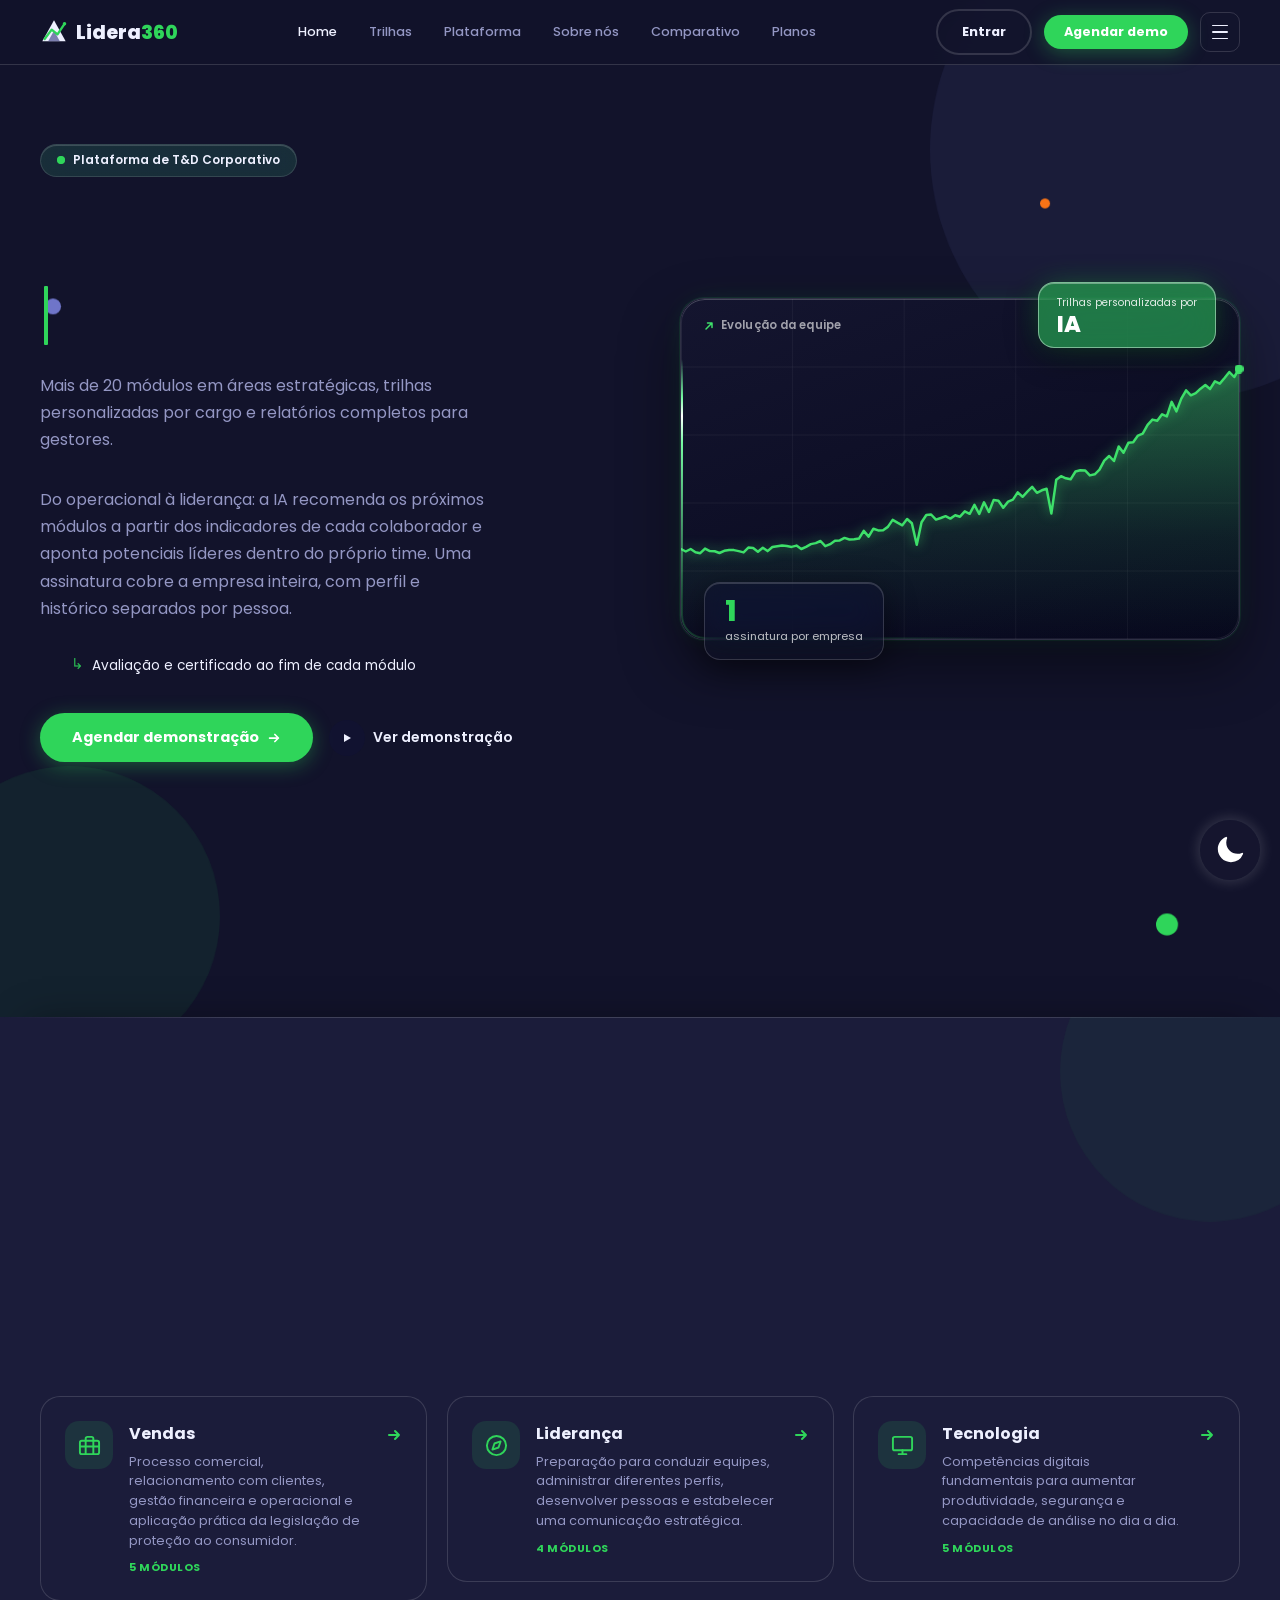
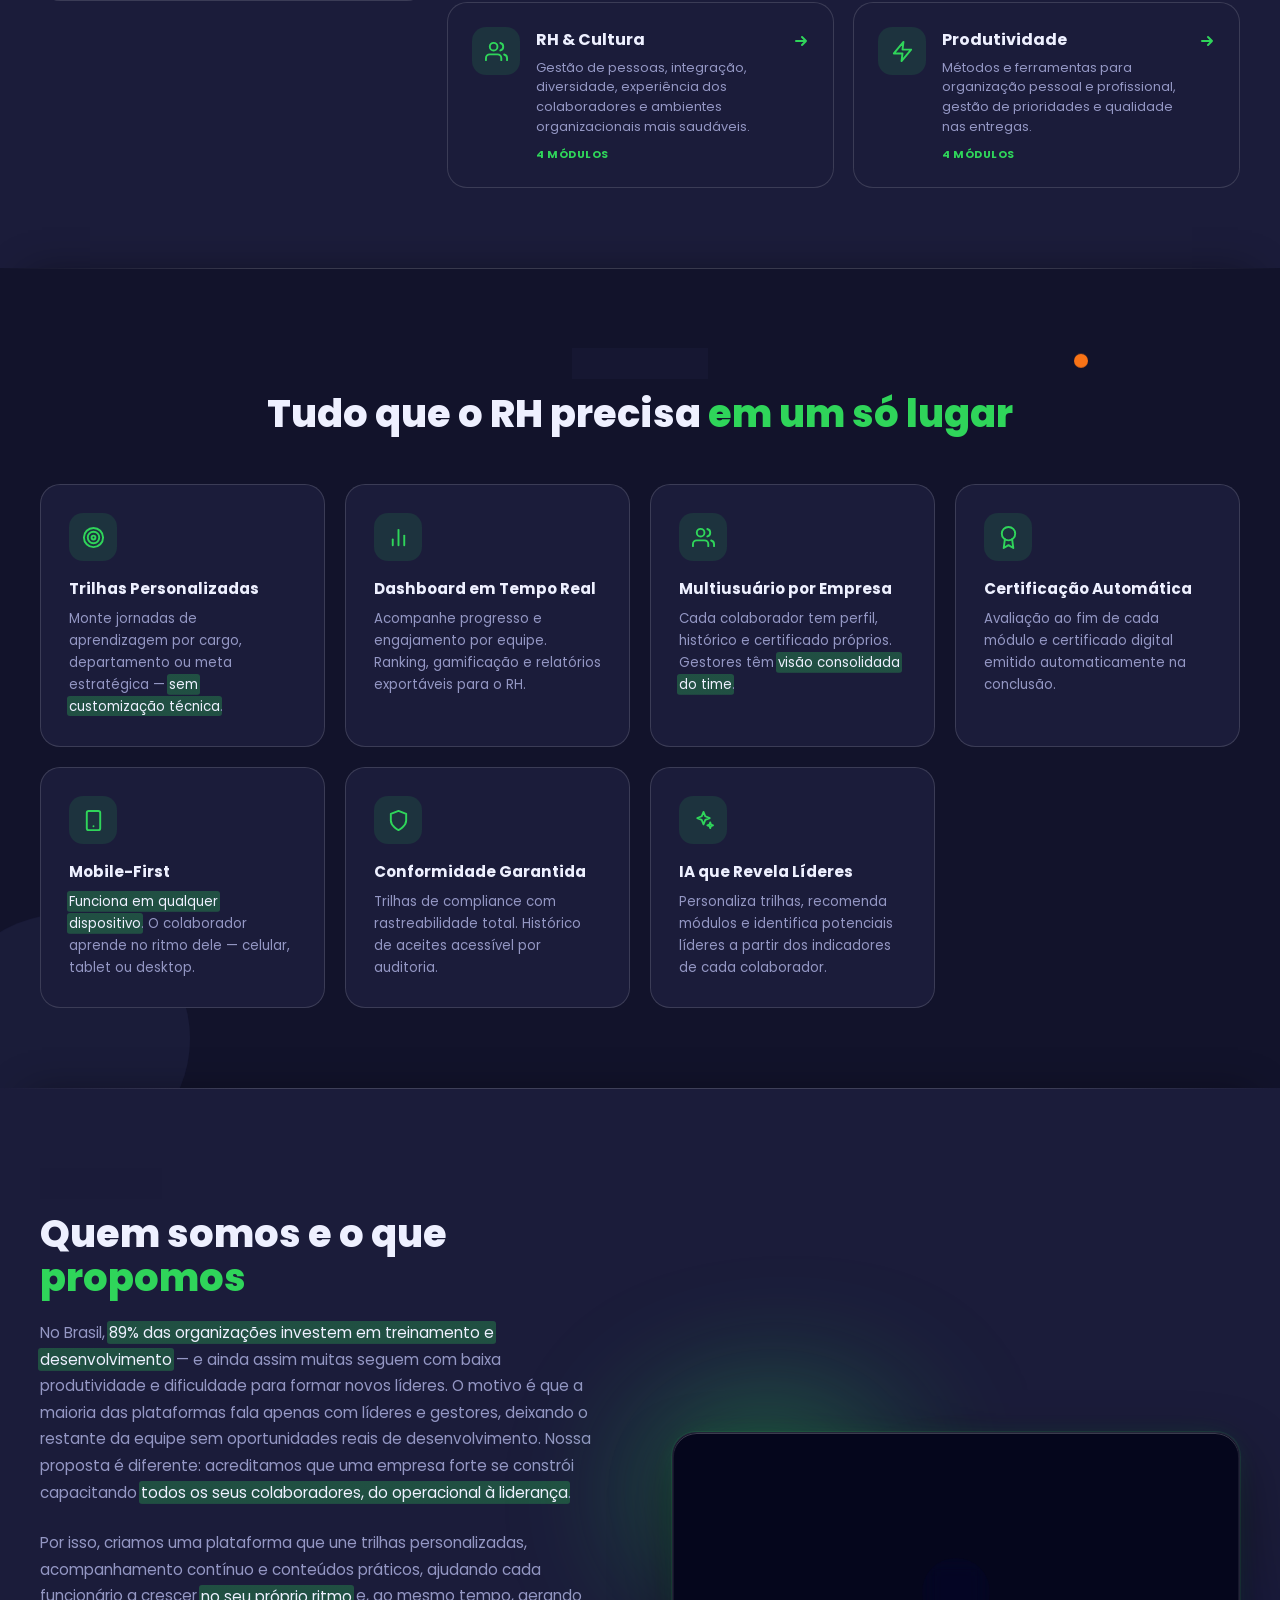
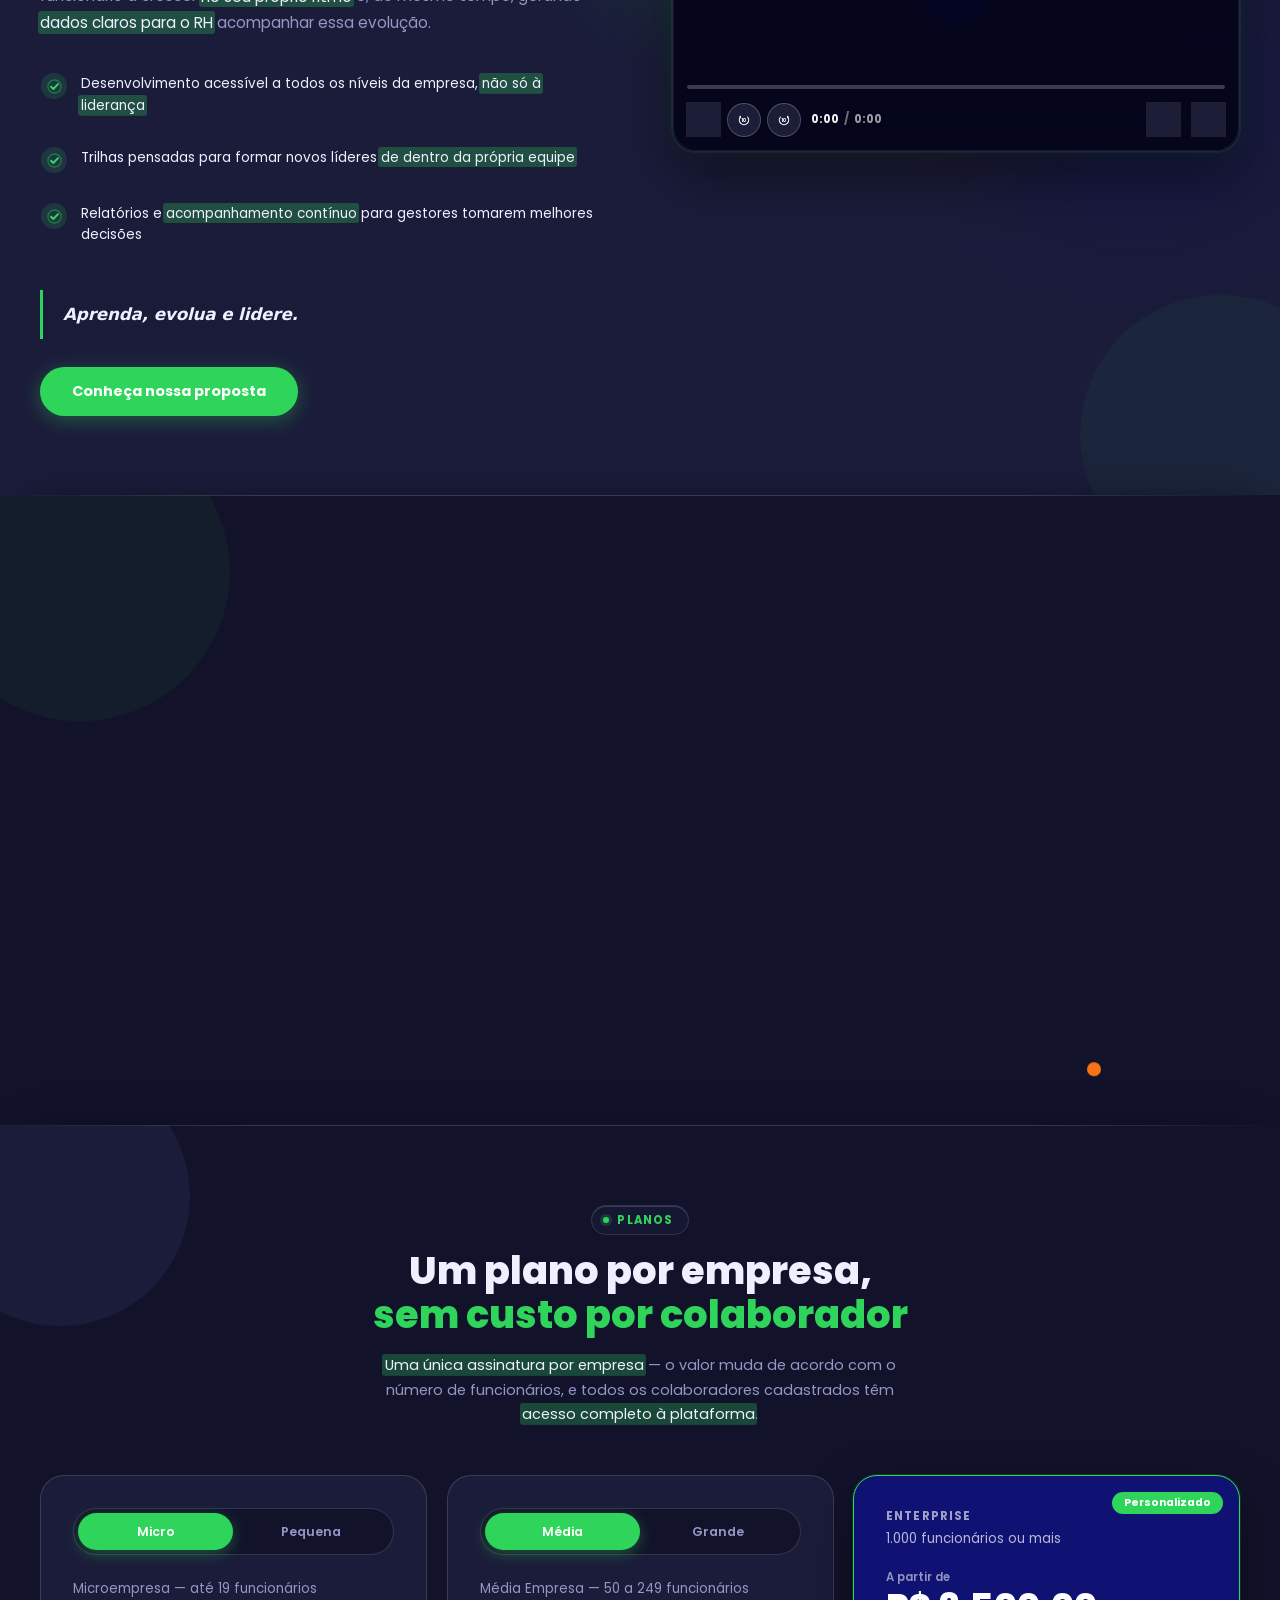
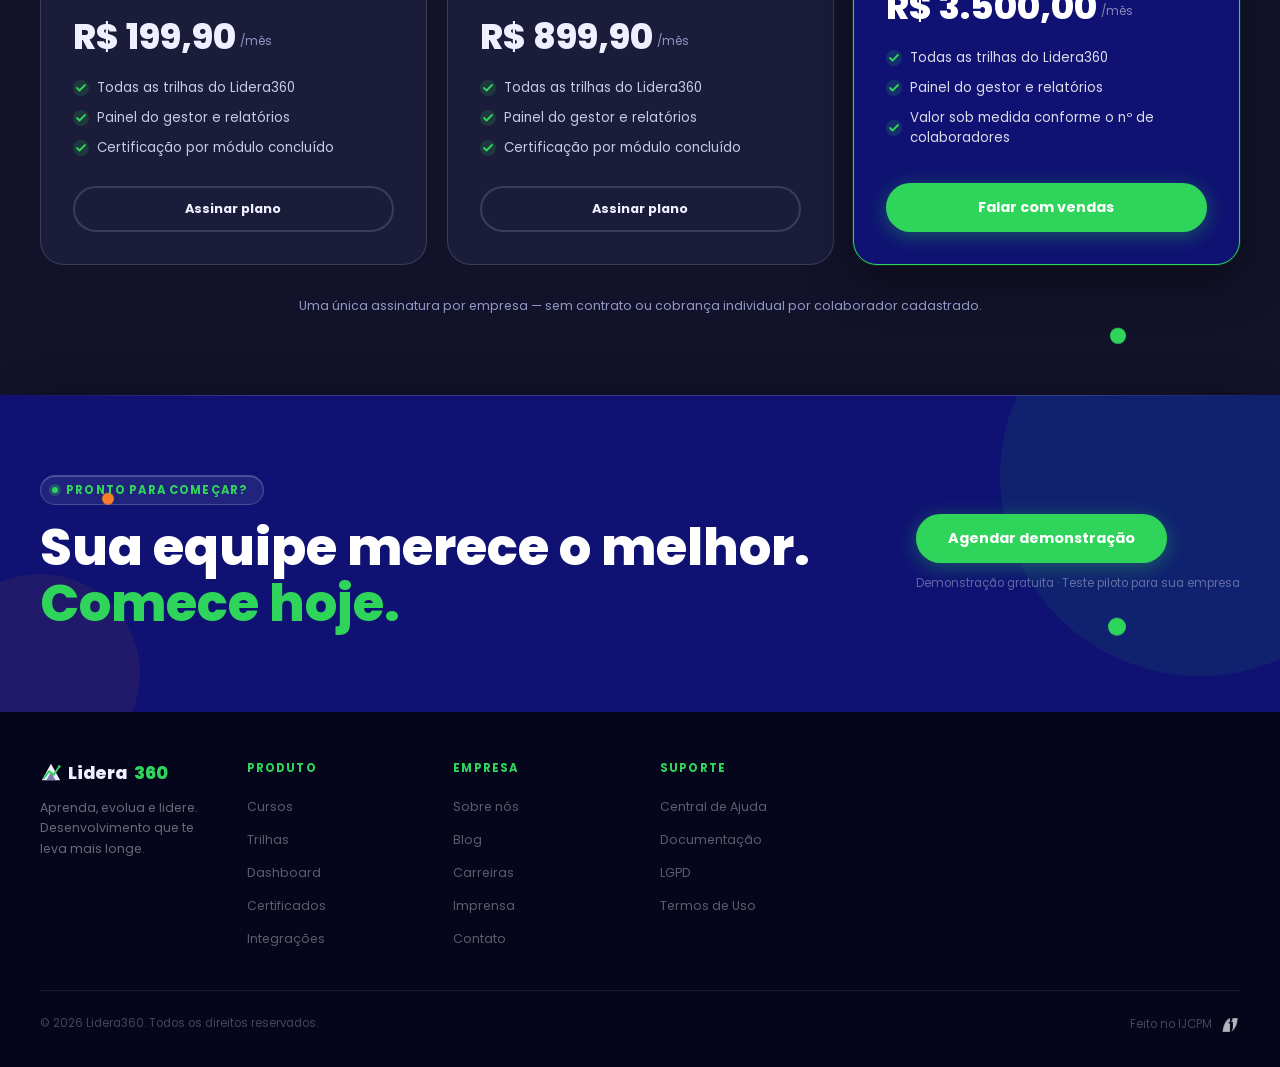
==== commit 058e13ca: "opening rs" ====
--- a/index.html
+++ b/index.html
@@ -1422,6 +1422,262 @@
     .stat-val  { font-size:clamp(1.4rem,3vw,2rem); font-weight:800; color:var(--green); line-height:1; }
     .stat-lbl  { font-size:.72rem; color:var(--muted); margin-top:4px; }
 
+    /* ── BorderGlow: o brilho que acende na borda mais próxima do cursor ──
+       Porte do componente BorderGlow do react-bits (reactbits.dev) para
+       vanilla. Nada ali precisava de React: as props eram só custom
+       properties estáticas — viraram os tokens logo abaixo, já na paleta
+       do projeto — e o único trabalho de runtime era escrever
+       --edge-proximity e --cursor-angle no mousemove, que é exatamente o
+       que o initTiltHover já faz com --mx/--my.
+
+       Duas camadas empilhadas, as duas recortadas por um conic-gradient
+       que gira junto com o cursor (--cursor-angle) e as duas com a
+       opacidade amarrada a quão perto da beirada o cursor está
+       (--edge-proximity: 0 no centro, 100 encostando na borda):
+
+       · ::before — o FIO da borda, pintado com um mesh de sete radiais.
+         O truque do "só a borda" é o par padding-box / border-box: o
+         primeiro gradiente, na cor do fundo, tampa o miolo pela
+         padding-box e sobra só o anel de 1px da border-box;
+       · .edge-light — o brilho que vaza PRA FORA da caixa (inset negativo
+         de --glow-padding), desenhado com uma pilha de box-shadows.
+
+       A camada de PREENCHIMENTO do original (::after) voltou, e com uma
+       função nova: é ela que faz os SEPARADORES da grade acenderem. O
+       porquê está no comentário da própria regra, mais abaixo.
+
+       Também ficou de fora o `transform: translate3d(0,0,.01px)` que o
+       original põe no card: aqui o wrapper é quem carrega o [data-reveal],
+       e as duas regras disputariam a MESMA propriedade `transform` com a
+       mesma especificidade — o card ficaria plantado na tela em vez de
+       subir. O contexto de empilhamento que o translate3d garantia já vem
+       do isolation:isolate abaixo. */
+    .glow-frame {
+      /* escritos pelo JS a cada mousemove (ver o fim do body) */
+      --edge-proximity: 0;
+      --cursor-angle: 45deg;
+      /* posição crua do cursor dentro da caixa — é ela que ancora a
+         máscara do ::after, a camada que acende as frestas da grade.
+         O 50%/50% é só o repouso antes do primeiro mousemove: até lá
+         nada pinta, porque --edge-proximity ainda é 0. */
+      --mx: 50%;
+      --my: 50%;
+      /* de quantos % de proximidade da borda pra cima o efeito aparece.
+         Mais alto = só acende bem colado na beirada. O do fio fica 20
+         pontos acima do brilho: a luz externa chega primeiro, a cor depois. */
+      --edge-sensitivity: 30;
+      --color-sensitivity: calc(var(--edge-sensitivity) + 20);
+      /* abertura do cone que recorta as camadas — quanto do perímetro
+         acende em volta do ponto mais próximo do cursor */
+      --cone-spread: 25;
+      /* o quanto o brilho externo vaza pra fora da caixa. Cabe nos 6rem
+         de padding inferior do .hero e nos 2.5rem do .wrap; mexeu aqui,
+         confira se não encosta no overflow:hidden da seção. */
+      --glow-padding: 40px;
+
+      /* verde da marca, um tom acima pra ler como LUZ e não como tinta */
+      --glow-hsl: 136deg 72% 58%;
+      /* o mesh do fio: os dois verdes do projeto (o mesmo par da
+         .scroll-progress) mais o laranja, a terceira cor da paleta */
+      --mesh-a: #2fd55a;
+      --mesh-b: #7ef0a0;
+      --mesh-c: #f97316;
+
+      position: relative;
+      isolation: isolate;
+      border: 1px solid var(--border);
+      border-radius: 16px;
+      background: var(--white);
+      box-shadow: 0 16px 44px -28px var(--shadow-lift);
+      margin-top: 4rem;
+    }
+    html.theme-dark .glow-frame { --glow-hsl: 136deg 85% 66%; }
+    @media (prefers-color-scheme: dark) {
+      html.theme-auto .glow-frame { --glow-hsl: 136deg 85% 66%; }
+    }
+
+    /* a .stats-bar entrega a moldura pro wrapper: a borda de 2px dela sairia
+       por cima do fio do mesh e o esconderia. As linhas internas da grade
+       NÃO vêm dessa borda (vêm do gap:1px sobre o background), então elas
+       continuam ali. O z-index é o que mantém as células ACIMA do
+       .edge-light, que também é z-index:1 e vem antes no documento. */
+    .glow-frame > .stats-bar {
+      position: relative;
+      z-index: 1;
+      margin-top: 0;
+      border: none;
+      border-radius: inherit;
+    }
+
+    .glow-frame::before,
+    .glow-frame::after,
+    .glow-frame > .edge-light {
+      content: "";
+      position: absolute;
+      inset: 0;
+      border-radius: inherit;
+      pointer-events: none;
+      transition: opacity .25s ease-out;
+      z-index: -1;
+    }
+    /* saindo do card as camadas se apagam mais devagar do que acenderam */
+    .glow-frame:not(:hover)::before,
+    .glow-frame:not(:hover)::after,
+    .glow-frame:not(:hover) > .edge-light {
+      opacity: 0;
+      transition: opacity .75s ease-in-out;
+    }
+
+    /* ── o fio da borda ── */
+    .glow-frame::before {
+      border: 1px solid transparent;
+      background:
+        linear-gradient(var(--white) 0 100%) padding-box,
+        radial-gradient(at 80% 55%, var(--mesh-a) 0px, transparent 50%) border-box,
+        radial-gradient(at 69% 34%, var(--mesh-b) 0px, transparent 50%) border-box,
+        radial-gradient(at 8%  6%,  var(--mesh-c) 0px, transparent 50%) border-box,
+        radial-gradient(at 41% 38%, var(--mesh-a) 0px, transparent 50%) border-box,
+        radial-gradient(at 86% 85%, var(--mesh-b) 0px, transparent 50%) border-box,
+        radial-gradient(at 82% 18%, var(--mesh-c) 0px, transparent 50%) border-box,
+        radial-gradient(at 51% 4%,  var(--mesh-b) 0px, transparent 50%) border-box,
+        linear-gradient(var(--mesh-a) 0 100%) border-box;
+      opacity: calc((var(--edge-proximity) - var(--color-sensitivity)) / (100 - var(--color-sensitivity)));
+      -webkit-mask-image:
+        conic-gradient(from var(--cursor-angle) at center,
+          black calc(var(--cone-spread) * 1%),
+          transparent calc((var(--cone-spread) + 15) * 1%),
+          transparent calc((100 - var(--cone-spread) - 15) * 1%),
+          black calc((100 - var(--cone-spread)) * 1%));
+      mask-image:
+        conic-gradient(from var(--cursor-angle) at center,
+          black calc(var(--cone-spread) * 1%),
+          transparent calc((var(--cone-spread) + 15) * 1%),
+          transparent calc((100 - var(--cone-spread) - 15) * 1%),
+          black calc((100 - var(--cone-spread)) * 1%));
+    }
+
+
+    /* ── o mesh no MIOLO: é ele que faz os separadores acenderem ──────
+       As linhas entre as células não são bordas — são o `background:
+       var(--border)` da própria .stats-bar aparecendo pelos gaps de 1px
+       da grade, com as .stat-cell (opacas) tampando todo o resto. E
+       --border é um rgba de 14%: essas frestas JÁ eram translúcidas.
+
+       Então não foi preciso mexer na grade. Basta pintar o mesh aqui,
+       numa camada z-index:-1 — acima do fundo do card e abaixo das
+       células: onde há célula ela desaparece atrás, e onde há fresta 86%
+       dela atravessa e a linha acende.
+
+       É o ::after do componente original de volta, mas com OUTRA máscara,
+       e essa diferença é o ponto todo desta regra.
+
+       O original recorta o fill com um conic `transparent 5%, black 15%,
+       black 85%, transparent 95%` a partir do --cursor-angle: isso deixa
+       transparente justamente a fatia QUE ESTÁ SOB O CURSOR e pinta todo
+       o resto da volta. Lá faz sentido — é um preenchimento difuso que
+       foge do ponteiro. Aqui era o avesso do que se quer: as frestas
+       perto do cursor eram as únicas que não acendiam. Junto disso vinha
+       uma elipse que esvazia o centro do card, e numa barra baixa e larga
+       como esta quase tudo é "centro" — as duas coisas somadas apagavam
+       a linha inteira.
+
+       A máscara agora é um círculo ANCORADO NO CURSOR (--mx/--my, escritos
+       pelo mesmo listener que já escreve os outros dois tokens — é o mesmo
+       par que o initTiltHover usa nos cards). A fresta acende no pedaço
+       que está debaixo do ponteiro e se apaga com a distância, que é o que
+       "o glow passar pelo separator" quer dizer na prática.
+
+       O portão continua sendo o --edge-proximity, senão isto viraria um
+       holofote solto no meio da barra em vez de um BorderGlow. Só que aqui
+       ele usa o --edge-sensitivity (30) e não o --color-sensitivity (50):
+       as frestas entram junto com o brilho de fora, não vinte pontos
+       depois dele. */
+    .glow-frame::after {
+      /* força do brilho nas frestas. Abaixo de ~.6 o traço se perde
+         atrás do véu de 14% do --border; 1 é o teto útil. */
+      --seam-opacity: 1;
+      /* raio do círculo que seleciona qual pedaço da fresta acende */
+      --seam-reach: 260px;
+      background:
+        radial-gradient(at 80% 55%, var(--mesh-a) 0px, transparent 50%) padding-box,
+        radial-gradient(at 69% 34%, var(--mesh-b) 0px, transparent 50%) padding-box,
+        radial-gradient(at 8%  6%,  var(--mesh-c) 0px, transparent 50%) padding-box,
+        radial-gradient(at 41% 38%, var(--mesh-a) 0px, transparent 50%) padding-box,
+        radial-gradient(at 86% 85%, var(--mesh-b) 0px, transparent 50%) padding-box,
+        radial-gradient(at 82% 18%, var(--mesh-c) 0px, transparent 50%) padding-box,
+        radial-gradient(at 51% 4%,  var(--mesh-b) 0px, transparent 50%) padding-box,
+        linear-gradient(var(--mesh-a) 0 100%) padding-box;
+      opacity: calc(var(--seam-opacity) * (var(--edge-proximity) - var(--edge-sensitivity)) / (100 - var(--edge-sensitivity)));
+      /* normal, e não o soft-light do original: 1px de linha visto
+         através de um véu de 14% não sobrevive a um blend sutil */
+      mix-blend-mode: normal;
+      /* uma máscara só — sem mask-composite, que é onde a versão anterior
+         empilhava dois recortes e um cancelava o outro */
+      -webkit-mask-image:
+        radial-gradient(circle var(--seam-reach) at var(--mx) var(--my),
+          black 0%, rgba(0,0,0,.55) 45%, transparent 100%);
+      mask-image:
+        radial-gradient(circle var(--seam-reach) at var(--mx) var(--my),
+          black 0%, rgba(0,0,0,.55) 45%, transparent 100%);
+    }
+
+    /* ── o brilho externo ── */
+    .glow-frame > .edge-light {
+      inset: calc(var(--glow-padding) * -1);
+      z-index: 1;
+      opacity: calc((var(--edge-proximity) - var(--edge-sensitivity)) / (100 - var(--edge-sensitivity)));
+      /* no ESCURO o plus-lighter é o que faz a luz somar e estourar. No
+         claro ele estoura pro branco e o brilho some contra o creme — por
+         isso lá o modo é normal (é o que o --light do original faz). */
+      mix-blend-mode: normal;
+      -webkit-mask-image:
+        conic-gradient(from var(--cursor-angle) at center,
+          black 2.5%, transparent 10%, transparent 90%, black 97.5%);
+      mask-image:
+        conic-gradient(from var(--cursor-angle) at center,
+          black 2.5%, transparent 10%, transparent 90%, black 97.5%);
+    }
+    html.theme-dark .glow-frame > .edge-light { mix-blend-mode: plus-lighter; }
+    @media (prefers-color-scheme: dark) {
+      html.theme-auto .glow-frame > .edge-light { mix-blend-mode: plus-lighter; }
+    }
+
+    /* o ::before aqui volta pra caixa do card (o pai está inflado pelo
+       inset negativo) e desenha a luz: as sombras com `inset` acendem por
+       dentro, as sem `inset` vazam pra fora. As de dentro só aparecem onde
+       o conteúdo é transparente — com as .stat-cell opacas, quem faz o
+       trabalho visível é a metade de fora. */
+    .glow-frame > .edge-light::before {
+      content: "";
+      position: absolute;
+      inset: var(--glow-padding);
+      border-radius: inherit;
+      box-shadow:
+        inset 0 0 0   1px hsl(var(--glow-hsl) / 100%),
+        inset 0 0 1px 0   hsl(var(--glow-hsl) / 60%),
+        inset 0 0 3px 0   hsl(var(--glow-hsl) / 50%),
+        inset 0 0 6px 0   hsl(var(--glow-hsl) / 40%),
+        inset 0 0 15px 0  hsl(var(--glow-hsl) / 30%),
+        inset 0 0 25px 2px hsl(var(--glow-hsl) / 20%),
+        inset 0 0 50px 2px hsl(var(--glow-hsl) / 10%),
+        0 0 1px 0   hsl(var(--glow-hsl) / 60%),
+        0 0 3px 0   hsl(var(--glow-hsl) / 50%),
+        0 0 6px 0   hsl(var(--glow-hsl) / 40%),
+        0 0 15px 0  hsl(var(--glow-hsl) / 30%),
+        0 0 25px 2px hsl(var(--glow-hsl) / 20%),
+        0 0 50px 2px hsl(var(--glow-hsl) / 10%);
+    }
+
+    /* sem mouse fino (toque) o efeito nunca é alimentado pelo JS, e quem
+       pediu menos movimento não recebe o script — nos dois casos as
+       camadas ficariam em opacity:0 pela conta de --edge-proximity. Aqui
+       só garantimos que nem cheguem a ser pintadas. */
+    @media (prefers-reduced-motion: reduce) {
+      .glow-frame::before,
+      .glow-frame::after,
+      .glow-frame > .edge-light { display: none; }
+    }
+
     /* ── courses ─────────────────────────────────────── */
     .courses-section { background:var(--white); padding:5rem 0; position:relative; overflow:hidden; }
 
@@ -2746,9 +3002,345 @@
     @media (prefers-reduced-motion: reduce) {
       mark.ink { transition:none; }
     }
+
+    /* ── tela de introdução (uma vez por sessão) ──────────────────────
+       O véu cobre tudo: o modal de login, que era a camada mais alta do
+       arquivo, é z-index 50. Ele sai do DOM assim que a animação acaba,
+       então esse 100 não fica pendurado na página depois.
+
+       O gradiente do fundo não é decoração redundante: ele é o que segura
+       a tela enquanto o shader ainda não pintou o primeiro frame, e é o
+       fundo definitivo no caminho em que o WebGL não sobe (GPU na
+       blocklist, contexto recusado). A intro roda igual nos dois casos. */
+    .intro-veil {
+      position: fixed; inset: 0;
+      z-index: 100;
+      display: flex; flex-direction: column;
+      align-items: center; justify-content: center;
+      gap: clamp(1.1rem, 3vw, 1.75rem);
+      overflow: hidden;
+      background: radial-gradient(115% 85% at 50% 50%, #0b111c, #04060b 66%);
+      transition: opacity .65s ease;  /* casa com o FADE do introLoader.js */
+    }
+    .intro-veil.is-leaving { opacity: 0; pointer-events: none; }
+    /* ── o canvas do shader ───────────────────────────────────────────
+       Duas correções de composição moram aqui, e as duas existem pela
+       mesma razão: quem tem que puxar o olho é a logo, não o fundo.
+
+       · a OPACIDADE. O shader vinha em cheio, e o verde competia de igual
+         pra igual com o painel. A 55% ele recua pra atrás sem sumir — e,
+         como o canvas compõe sobre o gradiente navy do .intro-veil, o que
+         sobra escurece na direção da cor da página em vez de acinzentar.
+         O backdrop-filter do painel enxerga o resultado JÁ atenuado (o
+         backdrop é tudo que foi pintado abaixo dele), então o vidro
+         continua borrando o que se vê de verdade;
+
+       · a VINHETA. O CENTER_Y do introLoader.js empurra o desenho do
+         shader pro meio, mas ele é uma CPPN — não dá pra prometer o que
+         aparece nas bordas depois do deslocamento. A máscara resolve isso
+         por fora e sem depender do shader: o miolo passa inteiro e as
+         beiradas se dissolvem, então a mancha lê como centrada mesmo que
+         sobre alguma coisa nos cantos. É a mesma técnica de máscara que o
+         .glow-frame e o .edge-orbit já usam no arquivo. */
+    .intro-veil-canvas {
+      position: absolute; inset: 0;
+      width: 100%; height: 100%; display: block;
+      opacity: .55;
+      -webkit-mask-image: radial-gradient(105% 78% at 50% 50%,
+                            #000 32%, rgba(0,0,0,.45) 66%, transparent 92%);
+              mask-image: radial-gradient(105% 78% at 50% 50%,
+                            #000 32%, rgba(0,0,0,.45) 66%, transparent 92%);
+    }
+
+    /* ── o painel de vidro ────────────────────────────────────────────
+       Aqui o backdrop-filter finalmente ganha o que precisa: um shader se
+       mexendo por baixo pra ser borrado. É a mesma observação do
+       comentário da .hero-pill — vidro sobre superfície chapada não é
+       vidro, é um retângulo translúcido.
+
+       ── COMO ESTE PAINEL CHEGOU AQUI ──────────────────────────────────
+       A primeira versão era um vidro CLARO: fill branco, brightness()
+       clareando o backdrop, uma borda em gradiente que acendia numa quina
+       e apagava na oposta, e um reflexo diagonal varrendo a superfície em
+       laço. Cada peça dessas tinha um argumento a favor — e o conjunto
+       ficou um cartão claro cheio de efeito flutuando sobre um fundo que
+       é todo escuro.
+
+       Quem resolveu foi um acidente: um print do Dark Reader tentando
+       "escurecer" uma página que já era escura mostrou o painel como um
+       vidro FUMÊ, verde-escuro, com uma borda fina e uniforme e nenhum
+       brilho se mexendo. A extensão tinha achatado justamente os efeitos,
+       e o que sobrou era melhor. Este bloco é esse resultado, agora de
+       propósito:
+
+       · o FILL é verde-navy quase preto — a mesma família do --navyd/--bg
+         escuro do site. O painel lê como uma poça mais funda do próprio
+         véu, não como um objeto de outra cor pousado em cima dele;
+       · o brightness() ESCURECE (.85) em vez de clarear. É o oposto da
+         primeira versão, e é o que separa "vidro fumê" de "vidro leitoso";
+       · a BORDA voltou a ser um `border` estático de 1px. O anel em
+         gradiente é mais sofisticado e estava errado aqui: ele desenha
+         uma fonte de luz, e este painel não tem uma — ele é iluminado por
+         dentro, pelo verde do véu que atravessa. Borda uniforme é o que
+         combina com isso;
+       · NÃO existe mais reflexo varrendo (o ::after com o introSheen).
+         Era a última coisa que lia como "efeito" em vez de "material".
+
+       Se um dia quiser o reflexo de volta, ele era um ::after com uma
+       faixa clara em skewX(-18deg) animando `left` de -60% a 130%. */
+    .intro-panel {
+      position: relative; z-index: 1;
+      display: flex; align-items: center;
+      gap: clamp(.7rem, 2.2vw, 1.4rem);
+      padding: clamp(1rem, 3vw, 1.9rem) clamp(1.4rem, 4vw, 2.6rem);
+      border-radius: 28px;
+      overflow: hidden;
+      border: 1px solid rgba(136, 136, 136, 0.16);
+      background: linear-gradient(150deg,
+                    rgba(16,38,28,.62) 0%,
+                    rgba(5,11,9,.46)   48%,
+                    rgba(10,30,21,.58) 100%);
+      backdrop-filter: blur(30px) saturate(150%) brightness(.85);
+      -webkit-backdrop-filter: blur(30px) saturate(150%) brightness(.85);
+      /* a sombra externa afunda o painel; o inset de baixo é a luz que
+         entra pela face inferior e dá espessura ao bloco */
+      box-shadow: 0 40px 90px -20px rgba(0,0,0,.6),
+                  inset 0 -20px 44px -26px rgba(47,213,90,.14);
+      animation: introPanelIn 1s cubic-bezier(.16,1,.3,1) both;
+    }
+
+    /* o respiro verde subindo da base. Sobrou só ele do par de luzes que
+       havia aqui: o pico branco do topo desenhava uma fonte de luz vinda
+       de cima, e no fumê a luz vem de baixo — é o próprio véu atravessando
+       o painel. Uma luz só, e na direção certa. */
+    .intro-panel::before {
+      content: "";
+      position: absolute; inset: 0;
+      border-radius: inherit;
+      pointer-events: none;
+      background: radial-gradient(110% 68% at 50% 130%, rgba(47,213,90,.24), transparent 66%);
+    }
+
+    @keyframes introPanelIn {
+      from { opacity: 0; transform: translateY(18px) scale(.94); }
+      to   { opacity: 1; transform: none; }
+    }
+
+    /* ── a logo, entrando pela esquerda ───────────────────────────────
+       É o PNG de verdade da marca (o mesmo liderabranca.png que o
+       Headerscroll.js usa dentro da bolinha no tema escuro), e não mais o
+       SVG aproximado que estava aqui. Caminho relativo de propósito: o
+       Headerscroll usa /src/img/... absoluto, que só funciona servido da
+       raiz do domínio — ver a armadilha 2 do CLAUDE.md. */
+    .intro-mark {
+      display: flex; flex-shrink: 0;
+      animation: introMarkIn .95s cubic-bezier(.16,1,.3,1) .15s both;
+    }
+    .intro-mark img {
+      height: clamp(2.6rem, 8.5vw, 5.2rem);
+      width: auto; display: block;
+      filter: drop-shadow(0 6px 18px rgba(0,0,0,.45));
+    }
+    @keyframes introMarkIn {
+      from { opacity: 0; transform: translateX(-44px) rotate(-10deg) scale(.78); }
+      to   { opacity: 1; transform: none; }
+    }
+
+    /* ── "Lidera" + o contador ──────────────────────────────────────── */
+    .intro-word {
+      display: flex; align-items: baseline;
+      font-size: clamp(2.1rem, 7.2vw, 4.4rem);
+      font-weight: 800; letter-spacing: -.02em; line-height: 1;
+      /* nem branco puro (cortava contra o fumê) nem apagado demais: no
+         painel escuro o texto não precisa de forca pra ser lido, e baixar
+         o brilho dele é o que faz o verde do 360 ser o ponto alto */
+      color: rgba(231,246,236,.8);
+    }
+    .intro-word-l {
+      animation: introWordIn .95s cubic-bezier(.16,1,.3,1) .36s both;
+    }
+    @keyframes introWordIn {
+      from { opacity: 0; transform: translateX(-22px); }
+      to   { opacity: 1; transform: none; }
+    }
+
+    /* ── o odômetro ───────────────────────────────────────────────────
+       Cada .intro-digit é uma janela de uma linha de altura com os dez
+       algarismos empilhados dentro; o JS desliza a pilha pra deixar o
+       certo enquadrado (ver rollDigits no introLoader.js).
+
+       O desbotado das pontas é uma MÁSCARA, e não os dois retângulos com
+       gradiente que o componente original sobrepõe. A diferença importa
+       aqui: aqueles retângulos são opacos e precisam saber a cor exata do
+       fundo pra se disfarçarem — por cima de um shader que muda de cor
+       sozinho não existe cor pra acertar. A máscara recorta o próprio
+       texto, então funciona sobre qualquer fundo. */
+    .intro-counter {
+      display: inline-flex;
+      overflow: hidden;
+      line-height: 1;
+      color: var(--green);
+      opacity: 0;
+      animation: introCounterIn .7s ease .5s forwards;
+      -webkit-mask-image: linear-gradient(to bottom, transparent, #000 20%, #000 80%, transparent);
+              mask-image: linear-gradient(to bottom, transparent, #000 20%, #000 80%, transparent);
+    }
+    @keyframes introCounterIn { to { opacity: 1; } }
+
+    .intro-digit {
+      position: relative;
+      width: 1ch; height: 1em;
+      font-variant-numeric: tabular-nums;
+    }
+    /* ── âncora de baseline ───────────────────────────────────────────
+       O "360" flutuava acima do "Lidera": os dez algarismos são todos
+       position:absolute, então a coluna não tinha NENHUM conteúdo em
+       fluxo — e sem conteúdo em fluxo não há linha de base pra o
+       align-items:baseline do .intro-word mirar. O navegador caía na
+       borda inferior da caixa, que não é a mesma altura.
+
+       Este dígito fantasma existe só pra devolver essa linha de base.
+       Ele está em fluxo, na mesma fonte e no mesmo tamanho, então a base
+       dele É a base dos algarismos que rolam por cima. visibility:hidden
+       (e não display:none) porque display:none não ocupa lugar nenhum e
+       não teria base pra dar. */
+    .intro-digit::before {
+      content: "0";
+      visibility: hidden;
+    }
+    /* line-height:1em + top:0 alinha a caixa de linha de cada algarismo
+       exatamente com a do fantasma acima; com o flex de antes (que
+       centralizava) elas ficavam alguns pixels fora uma da outra */
+    .intro-digit > span {
+      position: absolute; left: 0; right: 0; top: 0;
+      height: 1em; line-height: 1em;
+      text-align: center;
+    }
+
+    /* ── a pílula de vidro com a assinatura ─────────────────────────── */
+    /* mesmo vidro fumê do .intro-panel — a pílula precisa da mesma família
+       de cor, senão vira a única superfície ainda "clara" da tela */
+    .intro-badge {
+      position: relative; z-index: 1;
+      display: inline-flex; align-items: center; gap: .5rem;
+      padding: .45rem 1.1rem;
+      border-radius: 50px;
+      background: linear-gradient(140deg, rgba(14,34,25,.6), rgba(5,11,9,.32));
+      border: 1px solid rgba(136, 136, 136, 0.16);
+      backdrop-filter: blur(18px) saturate(150%) brightness(.88);
+      -webkit-backdrop-filter: blur(18px) saturate(150%) brightness(.88);
+      box-shadow: 0 10px 30px rgba(0,0,0,.35),
+                  inset 0 1px 0 rgba(255,255,255,.10);
+      font-size: clamp(.7rem, 1.8vw, .82rem);
+      font-weight: 600; font-style: italic;
+      color: rgba(231,246,236,.86);
+      animation: introBadgeIn .85s cubic-bezier(.16,1,.3,1) .72s both;
+    }
+    @keyframes introBadgeIn {
+      from { opacity: 0; transform: translateY(14px); }
+      to   { opacity: 1; transform: none; }
+    }
+
+    /* a intro inteira é pulada em prefers-reduced-motion (o véu nem chega
+       a ficar no DOM — ver o script no topo do body), então isto aqui é só
+       a rede de segurança pra quem chegar neste CSS por outro caminho */
+    @media (prefers-reduced-motion: reduce) {
+      .intro-panel, .intro-mark,
+      .intro-word-l, .intro-counter, .intro-badge { animation: none; }
+      .intro-counter { opacity: 1; }
+    }
   </style>
 </head>
 <body>
+
+<!-- ── Tela de introdução ────────────────────────────────────────────
+     O markup está inline, e não criado por JS como o botão de tema, de
+     propósito: isto é uma tela de LOADING — ela precisa estar pintada no
+     primeiro frame, antes de os outros ~5 mil elementos abaixo serem
+     sequer analisados. Criada por script, ela só apareceria depois.
+
+     aria-hidden: é marca, não conteúdo. Quem usa leitor de tela vai
+     direto pro conteúdo da página, que já está aí embaixo — e o véu se
+     remove sozinho em ~4s. ────────────────────────────────────────── -->
+<div class="intro-veil" id="introVeil" aria-hidden="true">
+  <canvas class="intro-veil-canvas" id="introCanvas"></canvas>
+
+  <div class="intro-panel">
+    <!-- a logo de verdade da marca, em branco: o mesmo arquivo que o
+         Headerscroll.js mostra dentro da bolinha no tema escuro. Caminho
+         RELATIVO — o Headerscroll usa /src/img/... absoluto, que só
+         funciona servido da raiz do domínio (armadilha 2 do CLAUDE.md). -->
+    <span class="intro-mark">
+      <img src="src/img/liderabranca.png" alt="" />
+    </span>
+
+    <!-- o contador não é um número solto: ele fecha a marca. Sai de 000 e
+         para em 360, e nesse instante o painel lê "Lidera360". -->
+    <span class="intro-word">
+      <span class="intro-word-l">Lidera</span><span class="intro-counter" id="introCounter"></span>
+    </span>
+  </div>
+
+  <p class="intro-badge"><span class="badge-dot"></span>Aprenda, evolua e lidere.</p>
+</div>
+
+<script>
+  /* ── mostra a intro ou não? ────────────────────────────────────────
+     Síncrono e aqui, colado no markup, porque a decisão precisa ser
+     tomada ANTES da primeira pintura. Se ela viesse do introLoader.js —
+     ou de qualquer coisa pendurada no DOMContentLoaded — quem já viu a
+     intro veria um lampejo dela a cada refresh.
+
+     sessionStorage, e não localStorage: ele sobrevive ao F5 e morre
+     quando a ABA fecha, que é exatamente a regra pedida. Recarregar não
+     repete a intro; fechar a aba e abrir a URL de novo, sim.
+
+     O try/catch não é decoração: o acesso em si pode ESTOURAR (janela
+     anônima com dados de site bloqueados, file:// em alguns navegadores).
+     Se estourar, o certo é mostrar a intro — perder a chave é motivo pra
+     repetir uma animação, nunca pra derrubar a página. ──────────────── */
+  ;(function () {
+    var veil = document.getElementById('introVeil')
+    if (!veil) return
+
+    var KEY = 'lidera360:intro-seen'
+    var visto = false
+    try { visto = sessionStorage.getItem(KEY) === '1' } catch (e) {}
+
+    // quem pediu menos movimento não recebe uma tela cheia de shader com
+    // números girando: vai direto pra página
+    var parado = window.matchMedia('(prefers-reduced-motion: reduce)').matches
+
+    if (visto || parado) { veil.parentNode.removeChild(veil); return }
+
+    // marcado na ENTRADA e não na saída: recarregar no meio da animação
+    // não pode fazer ela recomeçar do zero
+    try { sessionStorage.setItem(KEY, '1') } catch (e) {}
+
+    // o módulo de rolagem do fim do body também lê este overflow pra saber
+    // que não deve responder à roda enquanto algo cobre a página
+    document.body.style.overflow = 'hidden'
+
+    /* ── fila de espera das animações da página ─────────────────────
+       Sem isto o hero faz todo o número dele (typewriter, reveals,
+       marca-texto, o traçado do gráfico) escondido atrás do véu, e quando
+       a intro sai a página já está parada — o visitante perde justamente
+       a entrada. Quem consome a fila é o introLoader.js, e ele a esvazia
+       no COMEÇO do fade, pra uma coisa encadear na outra. */
+    window.lideraIntroActive = true
+    window.lideraIntroQueue = []
+  })()
+
+  /* Fora da IIFE porque precisa existir NOS DOIS casos: com intro, empilha;
+     sem intro (refresh, movimento reduzido), executa na hora. Os pontos de
+     partida do scroll reveal e do marca-texto, lá no fim do body, chamam
+     esta função em vez de arrancarem sozinhos. */
+  window.lideraOnIntroDone = function (fn) {
+    if (window.lideraIntroActive) window.lideraIntroQueue.push(fn)
+    else fn()
+  }
+</script>
+<script src="introLoader.js"></script>
 
 <!-- ── Slide menu backdrop ────────────────────────── -->
 <div class="menu-backdrop" id="menuBackdrop"></div>
@@ -3047,15 +3639,22 @@
       </div>
     </div>
 
-    <!-- stats -->
-    <div class="stats-bar" data-reveal>
-      <div class="stat-cell" data-reveal="fade" data-reveal-group="hero-stats"><p class="stat-val" id="statTrilhasHero">0</p><p class="stat-lbl">Trilhas disponíveis</p></div>
-      <div class="stat-cell" data-reveal="fade" data-reveal-group="hero-stats"><p class="stat-val" id="statModulosHero">0</p><p class="stat-lbl">Módulos práticos</p></div>
-      <!-- "14 dias / teste grátis" não existe na documentação (ela prevê
-           demonstração gratuita e teste piloto). Trocado pelo dado de
-           mercado que fundamenta o projeto na apresentação e no ABNT. -->
-      <div class="stat-cell" data-reveal="fade" data-reveal-group="hero-stats"><p class="stat-val">89%</p><p class="stat-lbl">das empresas investem em T&amp;D</p></div>
-      <div class="stat-cell" data-reveal="fade" data-reveal-group="hero-stats"><p class="stat-val">1</p><p class="stat-lbl">Certificado por módulo</p></div>
+    <!-- stats — embrulhadas no .glow-frame (BorderGlow; ver o CSS).
+         O [data-reveal] subiu da .stats-bar pro wrapper: se ficasse na
+         barra, o quadro do brilho ficaria plantado na tela enquanto ela
+         subia por dentro dele. As células mantêm o próprio
+         data-reveal="fade", então o escalonamento não mudou. -->
+    <div class="glow-frame" data-reveal>
+      <span class="edge-light" aria-hidden="true"></span>
+      <div class="stats-bar">
+        <div class="stat-cell" data-reveal="fade" data-reveal-group="hero-stats"><p class="stat-val" id="statTrilhasHero">0</p><p class="stat-lbl">Trilhas disponíveis</p></div>
+        <div class="stat-cell" data-reveal="fade" data-reveal-group="hero-stats"><p class="stat-val" id="statModulosHero">0</p><p class="stat-lbl">Módulos práticos</p></div>
+        <!-- "14 dias / teste grátis" não existe na documentação (ela prevê
+             demonstração gratuita e teste piloto). Trocado pelo dado de
+             mercado que fundamenta o projeto na apresentação e no ABNT. -->
+        <div class="stat-cell" data-reveal="fade" data-reveal-group="hero-stats"><p class="stat-val">89%</p><p class="stat-lbl">das empresas investem em T&amp;D</p></div>
+        <div class="stat-cell" data-reveal="fade" data-reveal-group="hero-stats"><p class="stat-val">1</p><p class="stat-lbl">Certificado por módulo</p></div>
+      </div>
     </div>
   </div>
 </section>
@@ -3071,12 +3670,17 @@
       </div>
     </div>
 
-    <!-- resumo rápido -->
-    <div class="stats-bar" style="margin-top:0; margin-bottom:2.5rem;" data-reveal>
-      <div class="stat-cell" data-reveal="fade" data-reveal-group="dash-stats"><p class="stat-val" id="statTrilhas">0</p><p class="stat-lbl">Trilhas disponíveis</p></div>
-      <div class="stat-cell" data-reveal="fade" data-reveal-group="dash-stats"><p class="stat-val" id="statModulos">0</p><p class="stat-lbl">Módulos no total</p></div>
-      <div class="stat-cell" data-reveal="fade" data-reveal-group="dash-stats"><p class="stat-val">1</p><p class="stat-lbl">Certificado por módulo</p></div>
-      <div class="stat-cell" data-reveal="fade" data-reveal-group="dash-stats"><p class="stat-val">Seu ritmo</p><p class="stat-lbl"><mark class="ink">Avance quando quiser</mark></p></div>
+    <!-- resumo rápido — mesmo .glow-frame do hero. As margens do bloco
+         passaram pro wrapper; a regra .glow-frame > .stats-bar zera a
+         margem da barra de dentro. -->
+    <div class="glow-frame" style="margin-top:0; margin-bottom:2.5rem;" data-reveal>
+      <span class="edge-light" aria-hidden="true"></span>
+      <div class="stats-bar">
+        <div class="stat-cell" data-reveal="fade" data-reveal-group="dash-stats"><p class="stat-val" id="statTrilhas">0</p><p class="stat-lbl">Trilhas disponíveis</p></div>
+        <div class="stat-cell" data-reveal="fade" data-reveal-group="dash-stats"><p class="stat-val" id="statModulos">0</p><p class="stat-lbl">Módulos no total</p></div>
+        <div class="stat-cell" data-reveal="fade" data-reveal-group="dash-stats"><p class="stat-val">1</p><p class="stat-lbl">Certificado por módulo</p></div>
+        <div class="stat-cell" data-reveal="fade" data-reveal-group="dash-stats"><p class="stat-val">Seu ritmo</p><p class="stat-lbl"><mark class="ink">Avance quando quiser</mark></p></div>
+      </div>
     </div>
 
     <div class="trilha-grid" id="trilhaGrid"></div>
@@ -3849,9 +4453,14 @@
   })()
 
     window.initScrollReveal = initScrollReveal
-    document.addEventListener('DOMContentLoaded', () => initScrollReveal())
+    /* enquanto a intro estiver no ar a página inteira espera: revelar o
+       hero atrás de um véu opaco gasta a entrada sem ninguém ver. O
+       lideraOnIntroDone está definido no topo do body e, quando não há
+       intro (refresh, movimento reduzido), executa na hora. */
+    function bootReveal () { window.lideraOnIntroDone(() => initScrollReveal()) }
+    document.addEventListener('DOMContentLoaded', bootReveal)
     // caso o script rode depois do DOMContentLoaded (defer/final do body)
-    if (document.readyState !== 'loading') initScrollReveal()
+    if (document.readyState !== 'loading') bootReveal()
   })()
 
   /* ── seção corrente: acende o .section-eyebrow de quem está na tela ──
@@ -4999,6 +5608,58 @@
   initTiltHover(document.getElementById('trilhaGrid'), '.trilha-card')
   initTiltHover(document.querySelector('.plans-grid'), '.plan-card')
 
+  /* ── BorderGlow: alimenta --edge-proximity e --cursor-angle ──────────
+     A parte de runtime do componente do react-bits — todo o resto virou
+     CSS (ver a seção .glow-frame lá em cima). Escreve direto no
+     pointermove, sem rAF, igual o initTiltHover aqui do lado: são o mesmo
+     tipo de efeito e não faz sentido uma ser mais cara que a outra.
+
+     Os dois gates são os mesmos do resto dos hovers do arquivo: em tela
+     de toque o :hover gruda depois do toque e o brilho ficaria aceso pra
+     sempre, e quem pediu menos movimento não recebe nada — nos dois casos
+     as custom properties ficam no default (--edge-proximity: 0), a conta
+     de opacidade dá negativo e nenhuma camada pinta. ── */
+  ;(function () {
+    const frames = Array.from(document.querySelectorAll('.glow-frame'))
+    if (!frames.length) return
+    if (!window.matchMedia('(hover:hover) and (pointer:fine)').matches) return
+    if (window.matchMedia('(prefers-reduced-motion: reduce)').matches) return
+
+    frames.forEach(frame => {
+      frame.addEventListener('pointermove', (e) => {
+        const rect = frame.getBoundingClientRect()
+        const cx = rect.width / 2
+        const cy = rect.height / 2
+        const dx = e.clientX - rect.left - cx
+        const dy = e.clientY - rect.top - cy
+
+        /* proximidade da borda: 0 no centro, 1 encostando em QUALQUER
+           beirada. kx/ky são quantas vezes o vetor até o cursor caberia
+           até a borda em cada eixo; o menor dos dois é o eixo que vai
+           encostar primeiro, e o inverso dele é a proximidade. É isso que
+           faz o valor chegar a 1 tanto no lado quanto no topo, apesar de
+           a caixa ser muito mais larga do que alta. */
+        const kx = dx !== 0 ? cx / Math.abs(dx) : Infinity
+        const ky = dy !== 0 ? cy / Math.abs(dy) : Infinity
+        const edge = Math.min(Math.max(1 / Math.min(kx, ky), 0), 1)
+
+        /* ângulo do cursor visto do centro. O +90 é porque atan2 devolve
+           0° apontando pra DIREITA, e o conic-gradient que recorta as
+           camadas conta a partir do TOPO. */
+        let angle = Math.atan2(dy, dx) * (180 / Math.PI) + 90
+        if (angle < 0) angle += 360
+
+        /* posição crua do cursor: ancora a máscara do ::after, que é a
+           camada que acende as frestas entre as células. É o mesmo par
+           --mx/--my que o initTiltHover escreve nos cards. */
+        frame.style.setProperty('--mx', (e.clientX - rect.left) + 'px')
+        frame.style.setProperty('--my', (e.clientY - rect.top) + 'px')
+        frame.style.setProperty('--edge-proximity', (edge * 100).toFixed(2))
+        frame.style.setProperty('--cursor-angle', angle.toFixed(2) + 'deg')
+      })
+    })
+  })()
+
   /* ── abrir/fechar os módulos do trilha-card. Antes era um <details>
      nativo; agora que o card também tem o tilt 3D (que escreve
      "transform" via JS a cada frame de mousemove), um <details> real
@@ -5275,7 +5936,10 @@
       })
     }, { threshold: 0.15, rootMargin: '0px 0px -60px 0px' })
 
-    groups.forEach((list, host) => io.observe(host))
+    /* espera a intro sair pelo mesmo motivo do scroll reveal: a caneta
+       passando por cima de um texto escondido atrás do véu é um efeito
+       gasto à toa. Sem intro, roda na hora. */
+    window.lideraOnIntroDone(() => groups.forEach((list, host) => io.observe(host)))
   })()
 
   /* ── planos: toggle deslizante dentro da mesma caixa ─────────────
